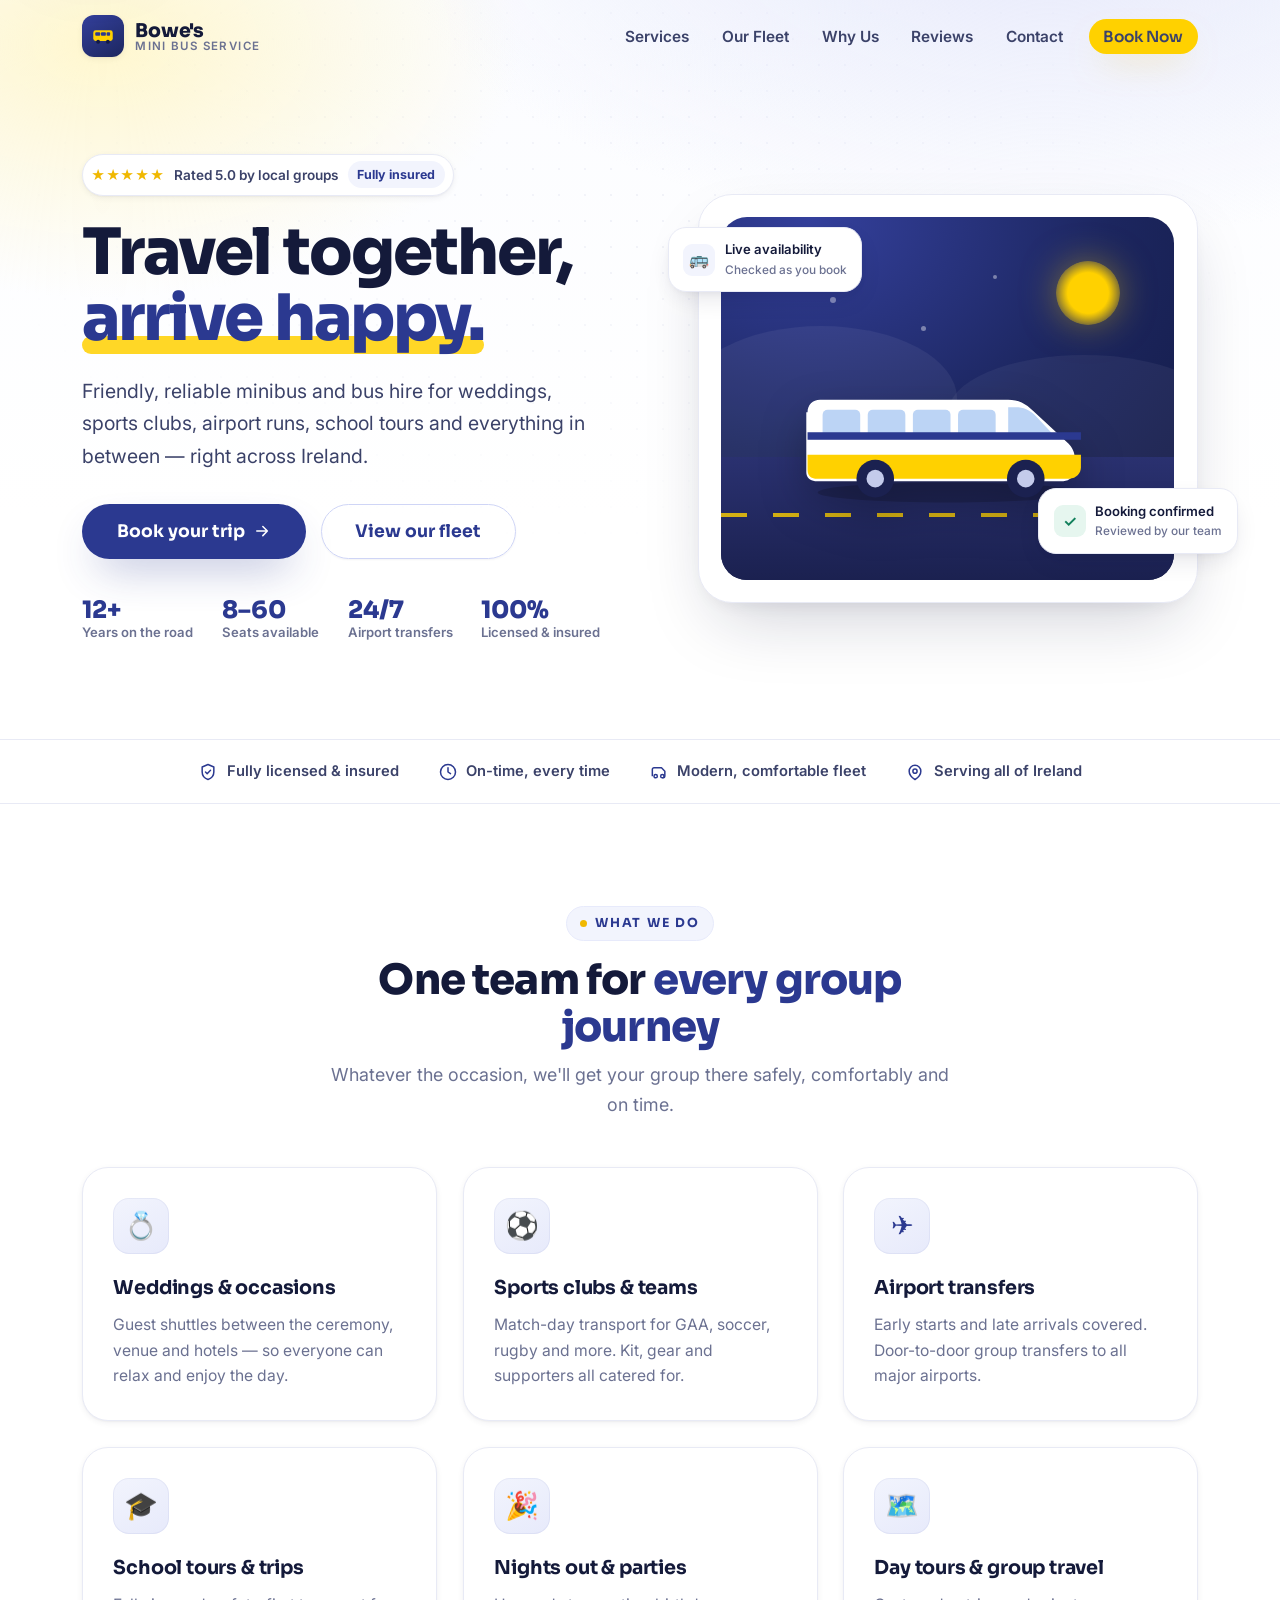
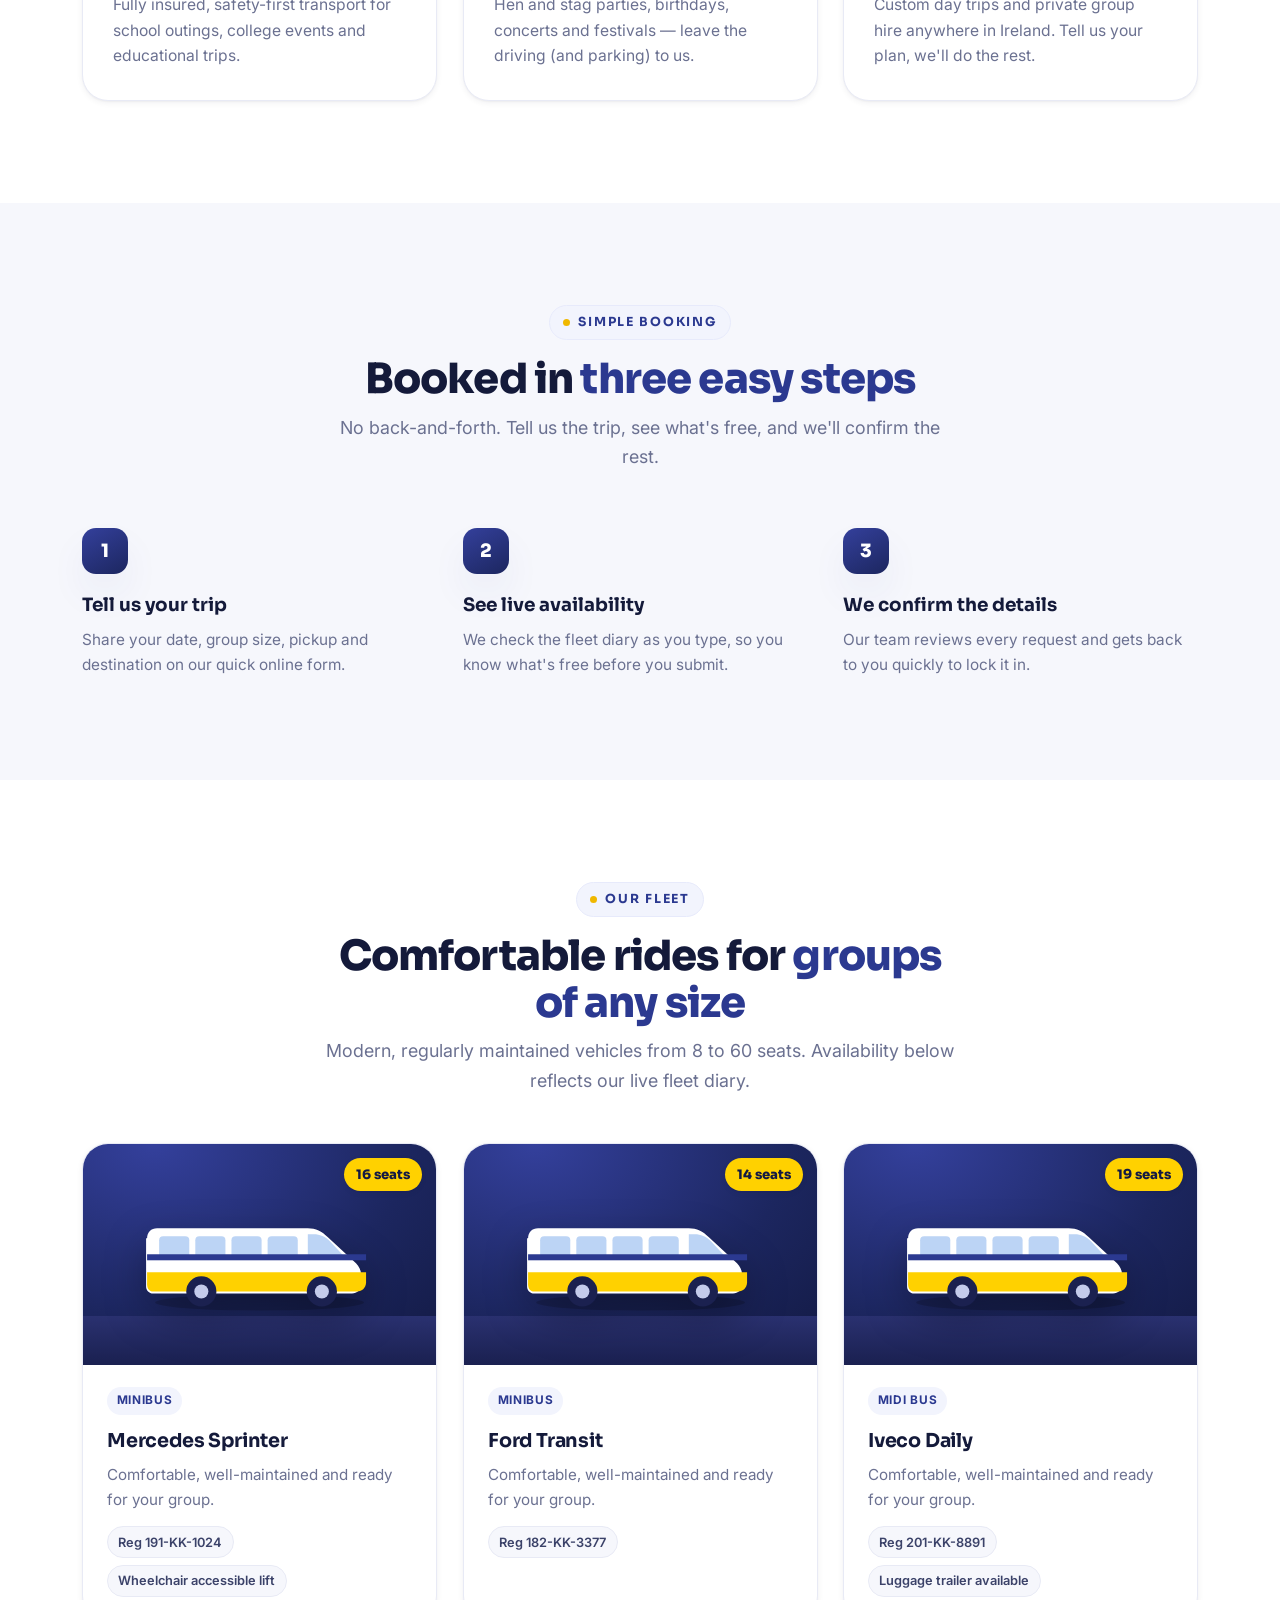
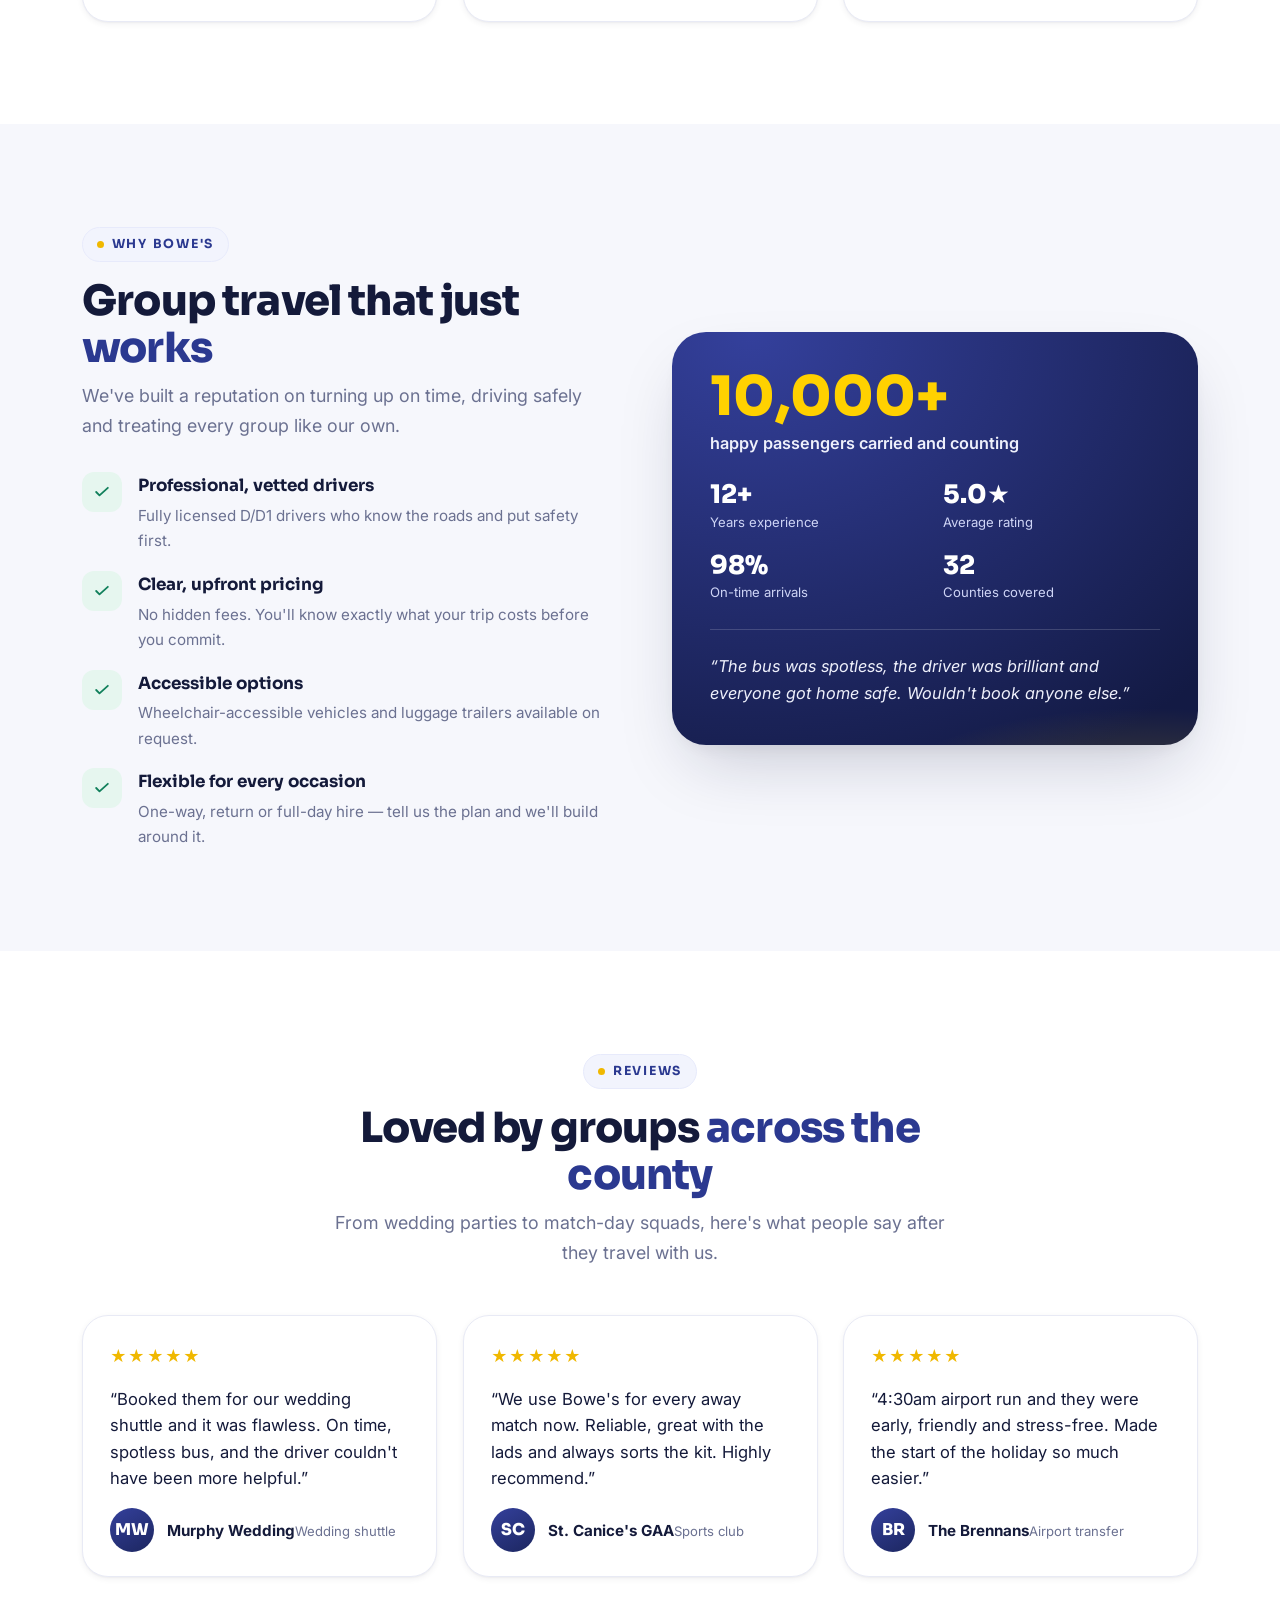
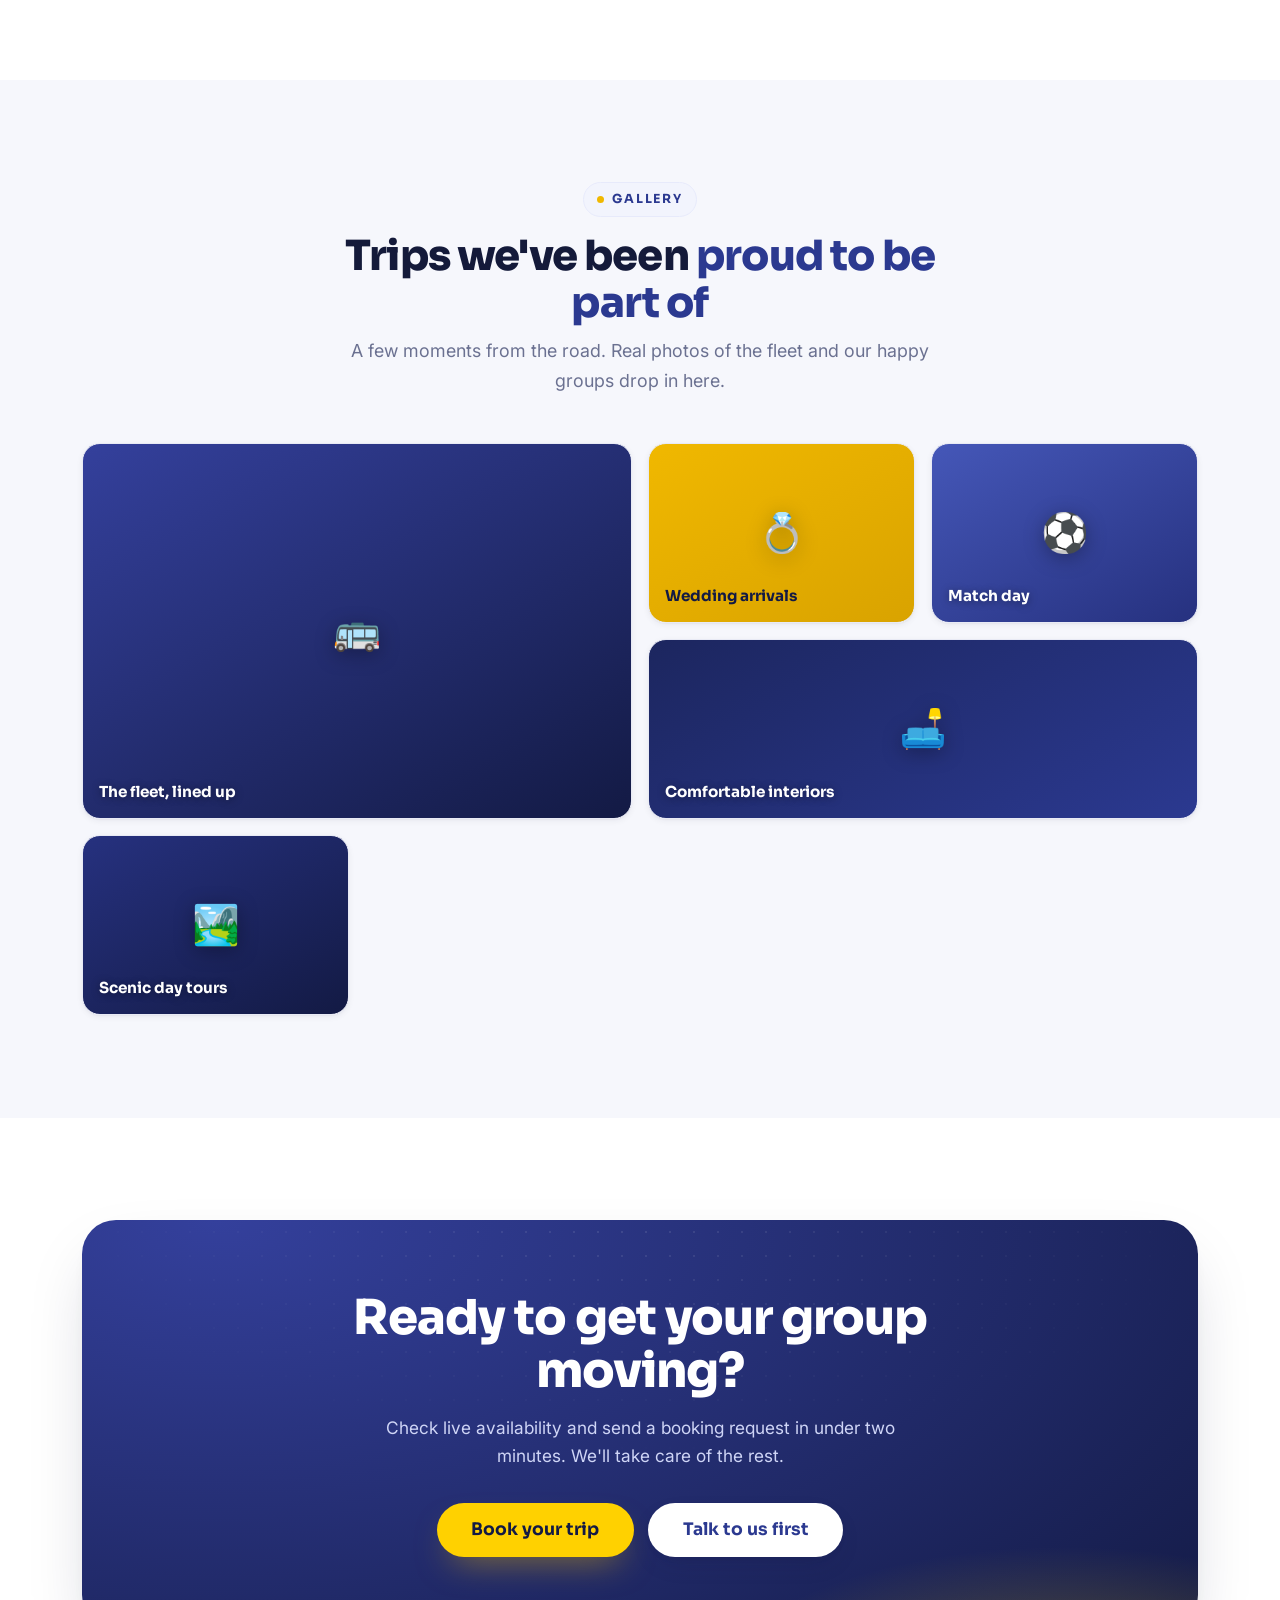
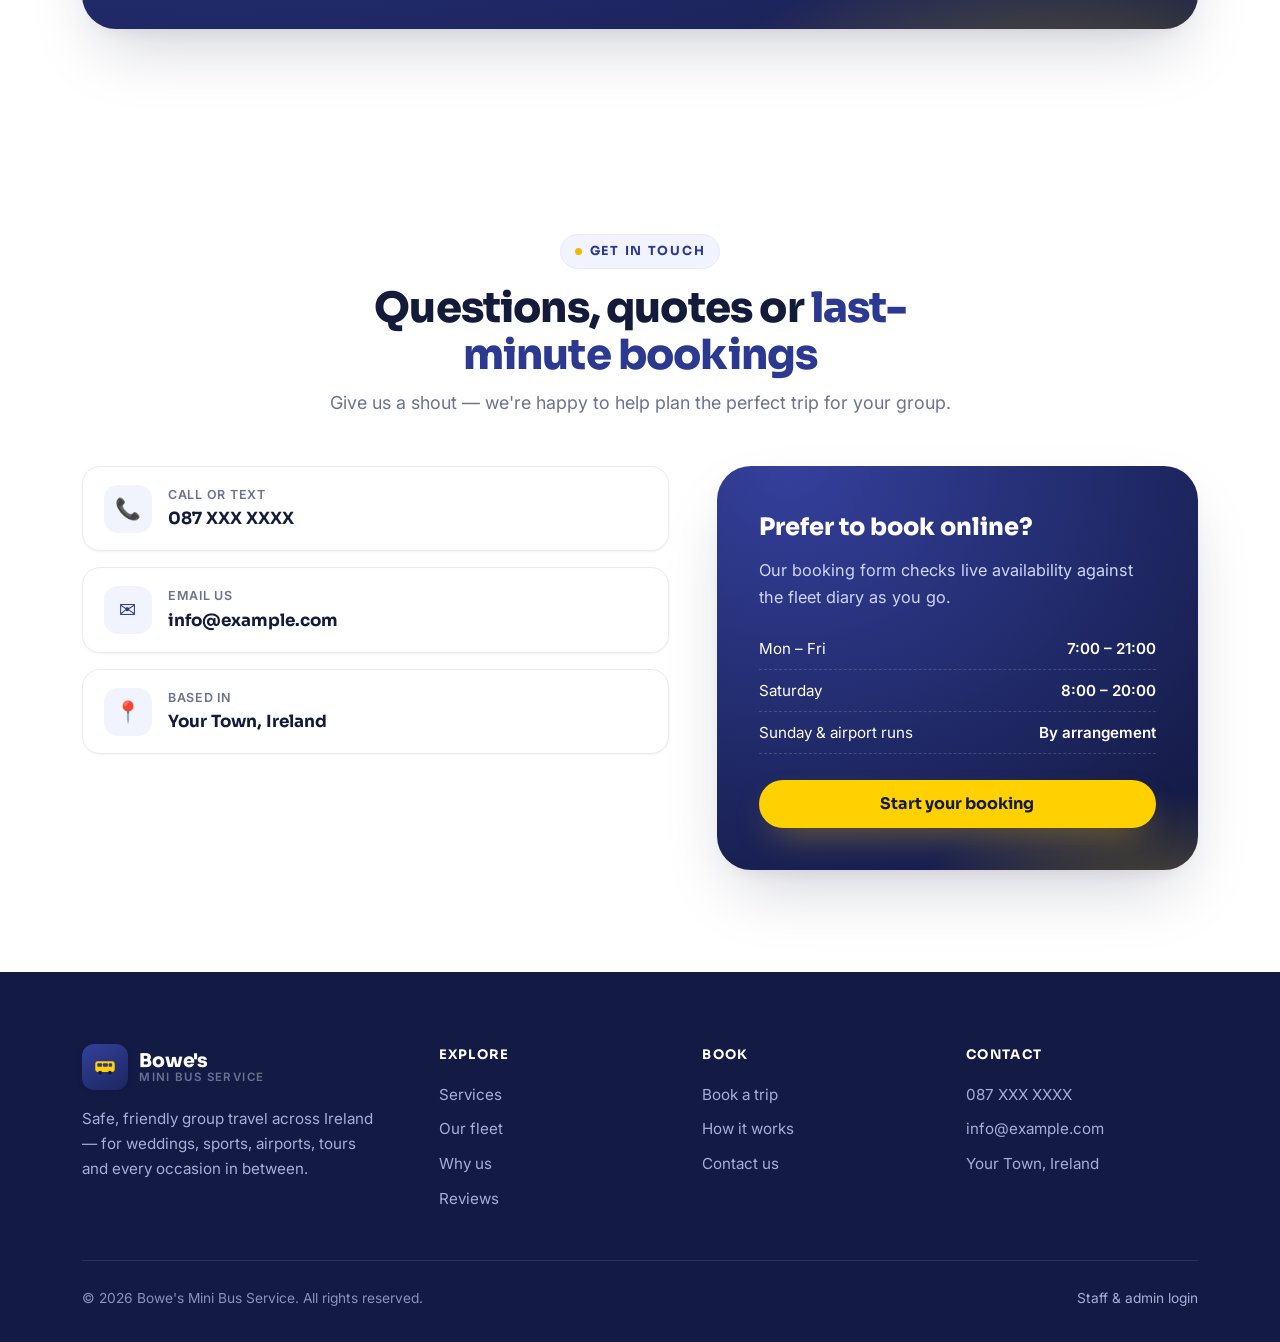
==== index.html @ bc3731db "Redesign public site with modern, bright & airy UX Complete visual and UX overhaul of the Bowe's Min" ====
<!DOCTYPE html>
<html lang="en">
<head>
  <meta charset="UTF-8" />
  <meta name="viewport" content="width=device-width, initial-scale=1.0" />
  <title>Bowe's Mini Bus Service — Minibus &amp; Bus Hire in Ireland</title>
  <link rel="icon" type="image/svg+xml" href="/favicon.svg" />
  <meta name="description" content="Friendly, reliable minibus and bus hire for weddings, sports clubs, airport runs, school tours and group travel across Ireland. Check live availability and book online in minutes." />
  <meta name="theme-color" content="#2b3990" />

  <meta property="og:type" content="website" />
  <meta property="og:title" content="Bowe's Mini Bus Service — Minibus &amp; Bus Hire" />
  <meta property="og:description" content="Safe, comfortable group travel across Ireland. Weddings, sports, airports, tours and more — book online today." />

  <!-- Fonts -->
  <link rel="preconnect" href="https://fonts.googleapis.com" />
  <link rel="preconnect" href="https://fonts.gstatic.com" crossorigin />
  <link href="https://fonts.googleapis.com/css2?family=Sora:wght@400;600;700;800&family=Inter:wght@400;500;600;700&display=swap" rel="stylesheet" />

  <!-- flag JS support before paint so reveal animations only apply with JS -->
  <script>document.documentElement.classList.add("js");</script>
  <link rel="stylesheet" href="/assets/css/styles.css" />
</head>
<body>

  <a class="skip-link" href="#main">Skip to content</a>

  <!-- ================= HEADER ================= -->
  <header class="site-header" id="site-header">
    <div class="container">
      <a class="brand" href="/" aria-label="Bowe's Mini Bus Service — home">
        <span class="brand-mark" aria-hidden="true">
          <svg viewBox="0 0 32 32" fill="none">
            <rect x="4" y="9" width="24" height="13" rx="3" fill="#ffd100"/>
            <rect x="6.5" y="11.5" width="6" height="4.2" rx="1" fill="#2b3990"/>
            <rect x="13.5" y="11.5" width="6" height="4.2" rx="1" fill="#2b3990"/>
            <rect x="20.5" y="11.5" width="4.2" height="4.2" rx="1" fill="#2b3990"/>
            <circle cx="10" cy="23" r="2.4" fill="#131a44"/>
            <circle cx="22" cy="23" r="2.4" fill="#131a44"/>
          </svg>
        </span>
        <span class="brand-words">
          <span class="brand-top">Bowe's</span>
          <span class="brand-sub">Mini Bus Service</span>
        </span>
      </a>

      <button class="nav-toggle" id="nav-toggle" aria-label="Open menu" aria-expanded="false" aria-controls="main-nav">
        <span></span>
      </button>

      <nav class="main-nav" id="main-nav" aria-label="Main navigation">
        <a href="/#services">Services</a>
        <a href="/#fleet">Our Fleet</a>
        <a href="/#why">Why Us</a>
        <a href="/#reviews">Reviews</a>
        <a href="/#contact">Contact</a>
        <a class="btn btn-accent nav-cta" href="/booking.html">Book Now</a>
      </nav>
    </div>
    <div class="nav-backdrop" id="nav-backdrop"></div>
  </header>

  <main id="main">

    <!-- ================= HERO ================= -->
    <section class="hero">
      <div class="container">
        <div class="hero-copy" data-reveal>
          <span class="hero-badge">
            <span class="stars" aria-hidden="true">★★★★★</span>
            <span>Rated 5.0 by local groups</span>
            <span class="pill">Fully insured</span>
          </span>
          <h1>Travel together,<br /><span class="hl">arrive happy.</span></h1>
          <p class="lead">
            Friendly, reliable minibus and bus hire for weddings, sports clubs,
            airport runs, school tours and everything in between — right across Ireland.
          </p>
          <div class="hero-actions">
            <a class="btn btn-primary btn-lg" href="/booking.html">
              Book your trip
              <svg viewBox="0 0 24 24" fill="none" aria-hidden="true"><path d="M5 12h14M13 6l6 6-6 6" stroke="currentColor" stroke-width="2" stroke-linecap="round" stroke-linejoin="round"/></svg>
            </a>
            <a class="btn btn-ghost btn-lg" href="/#fleet">View our fleet</a>
          </div>

          <div class="hero-trust">
            <div class="t-item"><span class="t-num">12+</span><span class="t-label">Years on the road</span></div>
            <div class="t-item"><span class="t-num">8–60</span><span class="t-label">Seats available</span></div>
            <div class="t-item"><span class="t-num">24/7</span><span class="t-label">Airport transfers</span></div>
            <div class="t-item"><span class="t-num">100%</span><span class="t-label">Licensed &amp; insured</span></div>
          </div>
        </div>

        <div class="hero-visual" data-reveal style="--reveal-delay:120ms">
          <div class="hero-card">
            <div class="hero-scene">
              <span class="sun"></span>
              <span class="sky-dot" style="width:6px;height:6px;top:22%;left:24%"></span>
              <span class="sky-dot" style="width:4px;height:4px;top:16%;left:60%"></span>
              <span class="sky-dot" style="width:5px;height:5px;top:30%;left:44%"></span>
              <span class="hill left"></span>
              <span class="hill right"></span>
              <span class="road"></span>
              <!-- reusable minibus illustration -->
              <svg class="bus-illo" viewBox="0 0 260 120" fill="none" aria-hidden="true">
                <ellipse cx="130" cy="108" rx="104" ry="8" fill="rgba(0,0,0,.18)"/>
                <path d="M18 44c0-6 4-10 10-10h150c8 0 14 3 20 9l28 26c3 3 5 7 5 11v10c0 5-4 9-9 9H24c-4 0-7-3-7-7V44Z" fill="#ffffff"/>
                <path d="M18 78h218v10c0 5-4 9-9 9H24c-4 0-6-3-6-7V78Z" fill="#ffd100"/>
                <rect x="30" y="42" width="30" height="22" rx="4" fill="#bcd4f5"/>
                <rect x="66" y="42" width="30" height="22" rx="4" fill="#bcd4f5"/>
                <rect x="102" y="42" width="30" height="22" rx="4" fill="#bcd4f5"/>
                <rect x="138" y="42" width="30" height="22" rx="4" fill="#bcd4f5"/>
                <path d="M178 40h6c6 0 11 2 16 7l14 15h-36V40Z" fill="#bcd4f5"/>
                <rect x="18" y="60" width="218" height="6" fill="#2b3990"/>
                <circle cx="72" cy="97" r="15" fill="#1b2150"/><circle cx="72" cy="97" r="7" fill="#c4cbeb"/>
                <circle cx="192" cy="97" r="15" fill="#1b2150"/><circle cx="192" cy="97" r="7" fill="#c4cbeb"/>
              </svg>
            </div>
          </div>

          <div class="hero-chip one float" aria-hidden="true">
            <span class="ico">🚌</span>
            <span>Live availability<small>Checked as you book</small></span>
          </div>
          <div class="hero-chip two float slow" aria-hidden="true">
            <span class="ico">✓</span>
            <span>Booking confirmed<small>Reviewed by our team</small></span>
          </div>
        </div>
      </div>
    </section>

    <!-- ================= ASSURANCE STRIP ================= -->
    <div class="assurance">
      <div class="container">
        <span class="a-item"><svg viewBox="0 0 24 24" fill="none"><path d="M12 3l7 3v6c0 4.4-3 7.6-7 9-4-1.4-7-4.6-7-9V6l7-3Z" stroke="currentColor" stroke-width="1.8" stroke-linejoin="round"/><path d="M9 12l2 2 4-4" stroke="currentColor" stroke-width="1.8" stroke-linecap="round" stroke-linejoin="round"/></svg> Fully licensed &amp; insured</span>
        <span class="a-item"><svg viewBox="0 0 24 24" fill="none"><circle cx="12" cy="12" r="9" stroke="currentColor" stroke-width="1.8"/><path d="M12 7v5l3 2" stroke="currentColor" stroke-width="1.8" stroke-linecap="round" stroke-linejoin="round"/></svg> On-time, every time</span>
        <span class="a-item"><svg viewBox="0 0 24 24" fill="none"><path d="M4 17V9a2 2 0 012-2h9l4 4v6a2 2 0 01-2 2h-1" stroke="currentColor" stroke-width="1.8" stroke-linejoin="round"/><circle cx="8" cy="17" r="2" stroke="currentColor" stroke-width="1.8"/><circle cx="16" cy="17" r="2" stroke="currentColor" stroke-width="1.8"/></svg> Modern, comfortable fleet</span>
        <span class="a-item"><svg viewBox="0 0 24 24" fill="none"><path d="M12 21s-7-4.5-7-10a7 7 0 0114 0c0 5.5-7 10-7 10Z" stroke="currentColor" stroke-width="1.8" stroke-linejoin="round"/><circle cx="12" cy="11" r="2.5" stroke="currentColor" stroke-width="1.8"/></svg> Serving all of Ireland</span>
      </div>
    </div>

    <!-- ================= SERVICES ================= -->
    <section class="section" id="services">
      <div class="container">
        <div class="section-head center" data-reveal>
          <span class="eyebrow"><span class="dot"></span> What we do</span>
          <h2 class="section-title">One team for <span class="hl">every group journey</span></h2>
          <p class="section-sub">Whatever the occasion, we'll get your group there safely, comfortably and on time.</p>
        </div>

        <div class="grid grid-3">
          <article class="card hoverable" data-reveal>
            <div class="card-icon">💍</div>
            <h3>Weddings &amp; occasions</h3>
            <p>Guest shuttles between the ceremony, venue and hotels — so everyone can relax and enjoy the day.</p>
          </article>
          <article class="card hoverable" data-reveal style="--reveal-delay:80ms">
            <div class="card-icon">⚽</div>
            <h3>Sports clubs &amp; teams</h3>
            <p>Match-day transport for GAA, soccer, rugby and more. Kit, gear and supporters all catered for.</p>
          </article>
          <article class="card hoverable" data-reveal style="--reveal-delay:160ms">
            <div class="card-icon">✈️</div>
            <h3>Airport transfers</h3>
            <p>Early starts and late arrivals covered. Door-to-door group transfers to all major airports.</p>
          </article>
          <article class="card hoverable" data-reveal>
            <div class="card-icon">🎓</div>
            <h3>School tours &amp; trips</h3>
            <p>Fully insured, safety-first transport for school outings, college events and educational trips.</p>
          </article>
          <article class="card hoverable" data-reveal style="--reveal-delay:80ms">
            <div class="card-icon">🎉</div>
            <h3>Nights out &amp; parties</h3>
            <p>Hen and stag parties, birthdays, concerts and festivals — leave the driving (and parking) to us.</p>
          </article>
          <article class="card hoverable" data-reveal style="--reveal-delay:160ms">
            <div class="card-icon">🗺️</div>
            <h3>Day tours &amp; group travel</h3>
            <p>Custom day trips and private group hire anywhere in Ireland. Tell us your plan, we'll do the rest.</p>
          </article>
        </div>
      </div>
    </section>

    <!-- ================= HOW IT WORKS ================= -->
    <section class="section soft" id="how">
      <div class="container">
        <div class="section-head center" data-reveal>
          <span class="eyebrow"><span class="dot"></span> Simple booking</span>
          <h2 class="section-title">Booked in <span class="hl">three easy steps</span></h2>
          <p class="section-sub">No back-and-forth. Tell us the trip, see what's free, and we'll confirm the rest.</p>
        </div>

        <div class="grid grid-3 steps">
          <div class="step" data-reveal>
            <div class="num">1</div>
            <h3>Tell us your trip</h3>
            <p>Share your date, group size, pickup and destination on our quick online form.</p>
          </div>
          <div class="step" data-reveal style="--reveal-delay:100ms">
            <div class="num">2</div>
            <h3>See live availability</h3>
            <p>We check the fleet diary as you type, so you know what's free before you submit.</p>
          </div>
          <div class="step" data-reveal style="--reveal-delay:200ms">
            <div class="num">3</div>
            <h3>We confirm the details</h3>
            <p>Our team reviews every request and gets back to you quickly to lock it in.</p>
          </div>
        </div>
      </div>
    </section>

    <!-- ================= FLEET ================= -->
    <section class="section" id="fleet">
      <div class="container">
        <div class="section-head center" data-reveal>
          <span class="eyebrow"><span class="dot"></span> Our fleet</span>
          <h2 class="section-title">Comfortable rides for <span class="hl">groups of any size</span></h2>
          <p class="section-sub">Modern, regularly maintained vehicles from 8 to 60 seats. Availability below reflects our live fleet diary.</p>
        </div>
        <div class="grid grid-3" id="fleet-grid" data-reveal>
          <!-- populated by main.js from the fleet data -->
        </div>
      </div>
    </section>

    <!-- ================= WHY US ================= -->
    <section class="section soft" id="why">
      <div class="container">
        <div class="feature-split">
          <div data-reveal>
            <span class="eyebrow"><span class="dot"></span> Why Bowe's</span>
            <h2 class="section-title" style="margin-top:1rem;">Group travel that just <span class="hl">works</span></h2>
            <p class="section-sub" style="margin-bottom:2rem;">We've built a reputation on turning up on time, driving safely and treating every group like our own.</p>
            <div class="feature-list">
              <div class="feature-item">
                <span class="check"><svg viewBox="0 0 24 24" fill="none"><path d="M5 12l4 4L19 7" stroke="currentColor" stroke-width="2.2" stroke-linecap="round" stroke-linejoin="round"/></svg></span>
                <div><h3>Professional, vetted drivers</h3><p>Fully licensed D/D1 drivers who know the roads and put safety first.</p></div>
              </div>
              <div class="feature-item">
                <span class="check"><svg viewBox="0 0 24 24" fill="none"><path d="M5 12l4 4L19 7" stroke="currentColor" stroke-width="2.2" stroke-linecap="round" stroke-linejoin="round"/></svg></span>
                <div><h3>Clear, upfront pricing</h3><p>No hidden fees. You'll know exactly what your trip costs before you commit.</p></div>
              </div>
              <div class="feature-item">
                <span class="check"><svg viewBox="0 0 24 24" fill="none"><path d="M5 12l4 4L19 7" stroke="currentColor" stroke-width="2.2" stroke-linecap="round" stroke-linejoin="round"/></svg></span>
                <div><h3>Accessible options</h3><p>Wheelchair-accessible vehicles and luggage trailers available on request.</p></div>
              </div>
              <div class="feature-item">
                <span class="check"><svg viewBox="0 0 24 24" fill="none"><path d="M5 12l4 4L19 7" stroke="currentColor" stroke-width="2.2" stroke-linecap="round" stroke-linejoin="round"/></svg></span>
                <div><h3>Flexible for every occasion</h3><p>One-way, return or full-day hire — tell us the plan and we'll build around it.</p></div>
              </div>
            </div>
          </div>

          <div class="feature-visual" data-reveal style="--reveal-delay:120ms">
            <div class="fv-inner">
              <div class="big-stat">10,000+</div>
              <p style="color:#eef0fb;font-weight:600;margin-top:.3rem;">happy passengers carried and counting</p>
              <div class="fv-grid">
                <div class="fv-cell"><div class="n">12+</div><div class="l">Years experience</div></div>
                <div class="fv-cell"><div class="n">5.0★</div><div class="l">Average rating</div></div>
                <div class="fv-cell"><div class="n">98%</div><div class="l">On-time arrivals</div></div>
                <div class="fv-cell"><div class="n">32</div><div class="l">Counties covered</div></div>
              </div>
              <p class="quote">“The bus was spotless, the driver was brilliant and everyone got home safe. Wouldn't book anyone else.”</p>
            </div>
          </div>
        </div>
      </div>
    </section>

    <!-- ================= TESTIMONIALS ================= -->
    <section class="section" id="reviews">
      <div class="container">
        <div class="section-head center" data-reveal>
          <span class="eyebrow"><span class="dot"></span> Reviews</span>
          <h2 class="section-title">Loved by groups <span class="hl">across the county</span></h2>
          <p class="section-sub">From wedding parties to match-day squads, here's what people say after they travel with us.</p>
        </div>
        <div class="grid grid-3">
          <figure class="testi-card" data-reveal>
            <div class="stars" aria-label="5 out of 5 stars">★★★★★</div>
            <blockquote>“Booked them for our wedding shuttle and it was flawless. On time, spotless bus, and the driver couldn't have been more helpful.”</blockquote>
            <figcaption class="who">
              <span class="avatar" aria-hidden="true">MW</span>
              <span><span class="name">Murphy Wedding</span><span class="role">Wedding shuttle</span></span>
            </figcaption>
          </figure>
          <figure class="testi-card" data-reveal style="--reveal-delay:80ms">
            <div class="stars" aria-label="5 out of 5 stars">★★★★★</div>
            <blockquote>“We use Bowe's for every away match now. Reliable, great with the lads and always sorts the kit. Highly recommend.”</blockquote>
            <figcaption class="who">
              <span class="avatar" aria-hidden="true">SC</span>
              <span><span class="name">St. Canice's GAA</span><span class="role">Sports club</span></span>
            </figcaption>
          </figure>
          <figure class="testi-card" data-reveal style="--reveal-delay:160ms">
            <div class="stars" aria-label="5 out of 5 stars">★★★★★</div>
            <blockquote>“4:30am airport run and they were early, friendly and stress-free. Made the start of the holiday so much easier.”</blockquote>
            <figcaption class="who">
              <span class="avatar" aria-hidden="true">BR</span>
              <span><span class="name">The Brennans</span><span class="role">Airport transfer</span></span>
            </figcaption>
          </figure>
        </div>
      </div>
    </section>

    <!-- ================= GALLERY ================= -->
    <section class="section soft" id="gallery">
      <div class="container">
        <div class="section-head center" data-reveal>
          <span class="eyebrow"><span class="dot"></span> Gallery</span>
          <h2 class="section-title">Trips we've been <span class="hl">proud to be part of</span></h2>
          <p class="section-sub">A few moments from the road. Real photos of the fleet and our happy groups drop in here.</p>
        </div>
        <div class="gallery-grid" data-reveal>
          <div class="gallery-tile g1 wide tall"><span class="g-emoji">🚌</span><span class="g-label">The fleet, lined up</span></div>
          <div class="gallery-tile g2"><span class="g-emoji">💍</span><span class="g-label">Wedding arrivals</span></div>
          <div class="gallery-tile g3"><span class="g-emoji">⚽</span><span class="g-label">Match day</span></div>
          <div class="gallery-tile g4 wide"><span class="g-emoji">🛋️</span><span class="g-label">Comfortable interiors</span></div>
          <div class="gallery-tile g5"><span class="g-emoji">🏞️</span><span class="g-label">Scenic day tours</span></div>
        </div>
      </div>
    </section>

    <!-- ================= CTA BAND ================= -->
    <section class="section cta-band">
      <div class="container">
        <div class="cta-inner" data-reveal>
          <h2>Ready to get your group moving?</h2>
          <p>Check live availability and send a booking request in under two minutes. We'll take care of the rest.</p>
          <div class="cta-actions">
            <a class="btn btn-accent btn-lg" href="/booking.html">Book your trip</a>
            <a class="btn btn-light btn-lg" href="/#contact">Talk to us first</a>
          </div>
        </div>
      </div>
    </section>

    <!-- ================= CONTACT ================= -->
    <section class="section" id="contact">
      <div class="container">
        <div class="section-head center" data-reveal>
          <span class="eyebrow"><span class="dot"></span> Get in touch</span>
          <h2 class="section-title">Questions, quotes or <span class="hl">last-minute bookings</span></h2>
          <p class="section-sub">Give us a shout — we're happy to help plan the perfect trip for your group.</p>
        </div>

        <div class="contact-grid">
          <div class="contact-cards" data-reveal>
            <a class="contact-row" href="tel:087XXXXXXX">
              <span class="ico">📞</span>
              <span><small>Call or text</small><span class="val">087 XXX XXXX</span></span>
            </a>
            <a class="contact-row" href="mailto:info@example.com">
              <span class="ico">✉️</span>
              <span><small>Email us</small><span class="val">info@example.com</span></span>
            </a>
            <div class="contact-row">
              <span class="ico">📍</span>
              <span><small>Based in</small><span class="val">Your Town, Ireland</span></span>
            </div>
          </div>

          <div class="contact-panel" data-reveal style="--reveal-delay:120ms">
            <h3>Prefer to book online?</h3>
            <p>Our booking form checks live availability against the fleet diary as you go.</p>
            <div class="hours">
              <div class="h-row"><span>Mon – Fri</span><span>7:00 – 21:00</span></div>
              <div class="h-row"><span>Saturday</span><span>8:00 – 20:00</span></div>
              <div class="h-row"><span>Sunday &amp; airport runs</span><span>By arrangement</span></div>
            </div>
            <a class="btn btn-accent btn-block" href="/booking.html">Start your booking</a>
          </div>
        </div>
      </div>
    </section>

  </main>

  <!-- ================= FOOTER ================= -->
  <footer class="site-footer">
    <div class="container">
      <div class="footer-top">
        <div class="footer-brand">
          <a class="brand" href="/" aria-label="Bowe's Mini Bus Service — home">
            <span class="brand-mark" aria-hidden="true">
              <svg viewBox="0 0 32 32" fill="none">
                <rect x="4" y="9" width="24" height="13" rx="3" fill="#ffd100"/>
                <rect x="6.5" y="11.5" width="6" height="4.2" rx="1" fill="#2b3990"/>
                <rect x="13.5" y="11.5" width="6" height="4.2" rx="1" fill="#2b3990"/>
                <rect x="20.5" y="11.5" width="4.2" height="4.2" rx="1" fill="#2b3990"/>
                <circle cx="10" cy="23" r="2.4" fill="#131a44"/>
                <circle cx="22" cy="23" r="2.4" fill="#131a44"/>
              </svg>
            </span>
            <span class="brand-words">
              <span class="brand-top">Bowe's</span>
              <span class="brand-sub">Mini Bus Service</span>
            </span>
          </a>
          <p>Safe, friendly group travel across Ireland — for weddings, sports, airports, tours and every occasion in between.</p>
        </div>

        <div class="footer-col">
          <h4>Explore</h4>
          <a href="/#services">Services</a>
          <a href="/#fleet">Our fleet</a>
          <a href="/#why">Why us</a>
          <a href="/#reviews">Reviews</a>
        </div>
        <div class="footer-col">
          <h4>Book</h4>
          <a href="/booking.html">Book a trip</a>
          <a href="/#how">How it works</a>
          <a href="/#contact">Contact us</a>
        </div>
        <div class="footer-col">
          <h4>Contact</h4>
          <a href="tel:087XXXXXXX">087 XXX XXXX</a>
          <a href="mailto:info@example.com">info@example.com</a>
          <p>Your Town, Ireland</p>
        </div>
      </div>

      <div class="footer-bottom">
        <p>&copy; <span id="year"></span> Bowe's Mini Bus Service. All rights reserved.</p>
        <p><a href="/admin/">Staff &amp; admin login</a></p>
      </div>
    </div>
  </footer>

  <script src="/assets/js/data.js"></script>
  <script src="/assets/js/main.js"></script>
</body>
</html>
---- assets/css/styles.css ----
/* =========================================================
   Bowe's Mini Bus Service — public site design system
   Style: bright & airy, modern premium (Revolut / MasterClass
   level of polish) built on the brand colours:
     blue   #2B3990   ·   yellow #FFD100
   ========================================================= */

/* ---------- design tokens ---------- */

:root {
  /* brand — blue scale */
  --brand:      #2b3990;
  --brand-600:  #34409c;
  --brand-700:  #26317f;
  --brand-800:  #1c265f;
  --brand-900:  #131a44;
  --brand-50:   #f2f4fd;
  --brand-100:  #e7eafb;
  --brand-200:  #cfd5f6;
  --brand-300:  #a9b3ee;

  /* brand — yellow scale */
  --accent:     #ffd100;
  --accent-500: #ffc400;
  --accent-600: #f0b800;
  --accent-700: #d9a300;
  --accent-soft:#fff6cc;

  /* ink / neutrals */
  --ink:     #141a3a;
  --ink-2:   #3b4269;
  --muted:   #6b7191;
  --muted-2: #9298b6;
  --line:    #e8eaf5;
  --line-2:  #eff1f9;

  /* surfaces */
  --bg:       #ffffff;
  --bg-soft:  #f6f7fc;
  --bg-tint:  #eef1fd;

  /* feedback */
  --good:    #12805c;
  --good-bg: #e6f6ef;
  --warn:    #9a6a00;
  --warn-bg: #fdf3d6;
  --bad:     #b3261e;
  --bad-bg:  #fbeceb;

  /* shadows — soft, layered, airy */
  --shadow-xs:  0 1px 2px rgba(20, 24, 58, .05);
  --shadow-sm:  0 2px 6px rgba(20, 24, 58, .06), 0 1px 2px rgba(20, 24, 58, .04);
  --shadow-md:  0 10px 28px -8px rgba(20, 24, 58, .14), 0 3px 10px -4px rgba(20, 24, 58, .08);
  --shadow-lg:  0 30px 70px -20px rgba(20, 24, 58, .22), 0 8px 24px -12px rgba(20, 24, 58, .12);
  --shadow-brand: 0 20px 44px -16px rgba(43, 57, 144, .45);
  --shadow-accent: 0 16px 34px -14px rgba(240, 184, 0, .55);

  /* radii */
  --r-sm:   12px;
  --r:      18px;
  --r-lg:   26px;
  --r-xl:   34px;
  --r-pill: 999px;

  --maxw: 1180px;
  --gutter: clamp(1.1rem, 4vw, 2rem);

  --font-display: "Sora", "Segoe UI", system-ui, -apple-system, sans-serif;
  --font-body: "Inter", "Segoe UI", system-ui, -apple-system, Arial, sans-serif;

  --ease: cubic-bezier(.22, .61, .36, 1);
  --ease-out: cubic-bezier(.16, 1, .3, 1);

  --header-h: 74px;
}

/* ---------- reset ---------- */

*, *::before, *::after { box-sizing: border-box; }
* { margin: 0; padding: 0; }

html {
  scroll-behavior: smooth;
  scroll-padding-top: calc(var(--header-h) + 16px);
  -webkit-text-size-adjust: 100%;
}

body {
  font-family: var(--font-body);
  color: var(--ink);
  background: var(--bg);
  line-height: 1.65;
  font-size: 1.02rem;
  -webkit-font-smoothing: antialiased;
  text-rendering: optimizeLegibility;
  overflow-x: hidden;
}

img, svg { max-width: 100%; display: block; }
a { color: inherit; }
button { font: inherit; }

/* the hidden attribute must beat display rules on toggled elements */
[hidden] { display: none !important; }

::selection { background: var(--accent); color: var(--brand-900); }

/* ---------- accessibility ---------- */

.skip-link {
  position: absolute;
  left: 1rem;
  top: -100px;
  z-index: 200;
  background: var(--brand);
  color: #fff;
  padding: .7rem 1.1rem;
  border-radius: var(--r-sm);
  font-weight: 700;
  text-decoration: none;
  box-shadow: var(--shadow-lg);
  transition: top .2s var(--ease);
}
.skip-link:focus { top: 1rem; }

:where(a, button, input, select, textarea, [tabindex]):focus-visible {
  outline: 3px solid var(--brand-300);
  outline-offset: 2px;
  border-radius: 6px;
}

.visually-hidden {
  position: absolute !important;
  width: 1px; height: 1px;
  padding: 0; margin: -1px;
  overflow: hidden; clip: rect(0 0 0 0);
  white-space: nowrap; border: 0;
}

/* ---------- layout primitives ---------- */

.container {
  width: 100%;
  max-width: var(--maxw);
  margin-inline: auto;
  padding-inline: var(--gutter);
}
.container.narrow { max-width: 900px; }

.section { padding: clamp(3.5rem, 8vw, 6.5rem) 0; }
.section.soft { background: var(--bg-soft); }
.section.tight { padding-top: clamp(2rem, 5vw, 3rem); }

.grid { display: grid; gap: clamp(1rem, 2.4vw, 1.6rem); }
.grid-2 { grid-template-columns: repeat(auto-fit, minmax(300px, 1fr)); }
.grid-3 { grid-template-columns: repeat(auto-fit, minmax(280px, 1fr)); }

/* ---------- section headings ---------- */

.eyebrow {
  display: inline-flex;
  align-items: center;
  gap: .5rem;
  font-family: var(--font-display);
  font-weight: 700;
  font-size: .78rem;
  letter-spacing: .14em;
  text-transform: uppercase;
  color: var(--brand);
  background: var(--brand-50);
  border: 1px solid var(--brand-100);
  padding: .4rem .85rem;
  border-radius: var(--r-pill);
}
.eyebrow .dot { width: 7px; height: 7px; border-radius: 50%; background: var(--accent-600); }

.section-head { max-width: 640px; margin-bottom: clamp(2rem, 4vw, 3rem); }
.section-head.center { margin-inline: auto; text-align: center; }

.section-title {
  font-family: var(--font-display);
  font-weight: 800;
  font-size: clamp(1.7rem, 3.8vw, 2.6rem);
  line-height: 1.12;
  letter-spacing: -.02em;
  color: var(--ink);
  margin: 1rem 0 .6rem;
}
.section-title .hl { color: var(--brand); }
.section-sub {
  color: var(--muted);
  font-size: clamp(1rem, 1.4vw, 1.12rem);
}

/* ---------- buttons ---------- */

.btn {
  --btn-bg: var(--brand);
  --btn-fg: #fff;
  display: inline-flex;
  align-items: center;
  justify-content: center;
  gap: .55rem;
  padding: .95rem 1.7rem;
  border-radius: var(--r-pill);
  font-family: var(--font-display);
  font-weight: 700;
  font-size: 1rem;
  line-height: 1;
  text-decoration: none;
  border: 1.5px solid transparent;
  background: var(--btn-bg);
  color: var(--btn-fg);
  cursor: pointer;
  white-space: nowrap;
  transition: transform .2s var(--ease), box-shadow .25s var(--ease), background .2s var(--ease);
}
.btn svg { width: 1.05em; height: 1.05em; }
.btn:hover { transform: translateY(-2px); }
.btn:active { transform: translateY(0); }

.btn-primary { --btn-bg: var(--brand); box-shadow: var(--shadow-brand); }
.btn-primary:hover { background: var(--brand-700); box-shadow: 0 24px 50px -16px rgba(43,57,144,.55); }

.btn-accent { --btn-bg: var(--accent); --btn-fg: var(--brand-900); box-shadow: var(--shadow-accent); }
.btn-accent:hover { background: var(--accent-500); }

.btn-ghost {
  --btn-bg: transparent; --btn-fg: var(--brand);
  border-color: var(--brand-200);
  box-shadow: var(--shadow-xs);
}
.btn-ghost:hover { background: var(--brand-50); border-color: var(--brand-300); }

.btn-light {
  --btn-bg: #fff; --btn-fg: var(--brand);
  box-shadow: var(--shadow-md);
}
.btn-light:hover { background: #fff; }

.btn-lg { padding: 1.1rem 2.1rem; font-size: 1.08rem; }
.btn-block { width: 100%; }

.btn-link {
  display: inline-flex; align-items: center; gap: .4rem;
  font-family: var(--font-display); font-weight: 700;
  color: var(--brand); text-decoration: none;
}
.btn-link svg { width: 1.05em; height: 1.05em; transition: transform .2s var(--ease); }
.btn-link:hover svg { transform: translateX(4px); }

/* ---------- header / nav ---------- */

.site-header {
  position: fixed;
  inset: 0 0 auto 0;
  z-index: 100;
  height: var(--header-h);
  display: flex;
  align-items: center;
  transition: background .3s var(--ease), box-shadow .3s var(--ease), border-color .3s var(--ease);
  background: transparent;
  border-bottom: 1px solid transparent;
}
.site-header .container {
  display: flex;
  align-items: center;
  justify-content: space-between;
  gap: 1rem;
}
/* solid, blurred state once scrolled or when on a non-hero page */
.site-header.scrolled,
.site-header.solid {
  background: rgba(255, 255, 255, .82);
  -webkit-backdrop-filter: saturate(180%) blur(14px);
  backdrop-filter: saturate(180%) blur(14px);
  box-shadow: 0 1px 0 rgba(20,24,58,.04), 0 8px 30px -18px rgba(20,24,58,.35);
  border-bottom-color: var(--line);
}
body { padding-top: 0; }

/* brand lockup */
.brand { display: inline-flex; align-items: center; gap: .7rem; text-decoration: none; }
.brand-mark {
  width: 42px; height: 42px;
  border-radius: 12px;
  background: linear-gradient(150deg, var(--brand-600), var(--brand-800));
  display: grid; place-items: center;
  box-shadow: var(--shadow-sm);
  flex-shrink: 0;
}
.brand-mark svg { width: 26px; height: 26px; }
.brand-words { display: flex; flex-direction: column; line-height: 1.05; }
.brand-top {
  font-family: var(--font-display);
  font-weight: 800;
  font-size: 1.18rem;
  letter-spacing: -.01em;
  color: var(--ink);
}
.brand-sub {
  font-size: .72rem;
  letter-spacing: .12em;
  text-transform: uppercase;
  color: var(--muted);
  font-weight: 600;
}
/* On a transparent (hero) header, invert the wordmark for contrast */
.site-header:not(.scrolled):not(.solid) .brand-top { color: var(--ink); }

.main-nav { display: flex; align-items: center; gap: .35rem; }
.main-nav a {
  text-decoration: none;
  color: var(--ink-2);
  font-weight: 600;
  font-size: .96rem;
  padding: .55rem .85rem;
  border-radius: var(--r-pill);
  transition: color .18s var(--ease), background .18s var(--ease);
}
.main-nav a:hover { color: var(--brand); background: var(--brand-50); }
.main-nav .nav-cta { margin-left: .4rem; }

/* hamburger */
.nav-toggle {
  display: none;
  width: 44px; height: 44px;
  border: 1px solid var(--line);
  border-radius: 12px;
  background: rgba(255,255,255,.7);
  cursor: pointer;
  align-items: center; justify-content: center;
}
.nav-toggle span, .nav-toggle span::before, .nav-toggle span::after {
  content: "";
  display: block;
  width: 20px; height: 2px;
  background: var(--ink);
  border-radius: 2px;
  transition: transform .3s var(--ease), opacity .2s var(--ease);
}
.nav-toggle span { position: relative; }
.nav-toggle span::before { position: absolute; top: -6px; }
.nav-toggle span::after  { position: absolute; top: 6px; }
body.nav-open .nav-toggle span { background: transparent; }
body.nav-open .nav-toggle span::before { transform: translateY(6px) rotate(45deg); }
body.nav-open .nav-toggle span::after  { transform: translateY(-6px) rotate(-45deg); }

.nav-backdrop {
  position: fixed; inset: 0;
  background: rgba(19, 26, 68, .4);
  -webkit-backdrop-filter: blur(2px); backdrop-filter: blur(2px);
  opacity: 0; visibility: hidden;
  transition: opacity .3s var(--ease), visibility .3s var(--ease);
  z-index: 98;
}
body.nav-open .nav-backdrop { opacity: 1; visibility: visible; }

/* ---------- hero ---------- */

.hero {
  position: relative;
  padding: calc(var(--header-h) + clamp(2.5rem, 7vw, 5rem)) 0 clamp(3rem, 8vw, 6rem);
  background:
    radial-gradient(1100px 520px at 82% -10%, var(--brand-100) 0%, transparent 60%),
    radial-gradient(760px 460px at 8% 6%, #fff7cf 0%, transparent 55%),
    linear-gradient(180deg, #fbfcff 0%, var(--bg) 70%);
  overflow: hidden;
}
.hero::before { /* faint dotted texture for depth */
  content: "";
  position: absolute; inset: 0;
  background-image: radial-gradient(rgba(43,57,144,.06) 1px, transparent 1px);
  background-size: 26px 26px;
  -webkit-mask-image: radial-gradient(70% 60% at 50% 30%, #000 0%, transparent 75%);
  mask-image: radial-gradient(70% 60% at 50% 30%, #000 0%, transparent 75%);
  pointer-events: none;
}
.hero .container {
  position: relative;
  display: grid;
  grid-template-columns: 1.05fr .95fr;
  align-items: center;
  gap: clamp(2rem, 5vw, 4rem);
}
.hero-copy { max-width: 620px; }

.hero-badge {
  display: inline-flex; align-items: center; gap: .6rem;
  background: #fff;
  border: 1px solid var(--line);
  box-shadow: var(--shadow-sm);
  padding: .4rem .5rem .4rem .5rem;
  border-radius: var(--r-pill);
  font-size: .85rem; font-weight: 600; color: var(--ink-2);
  margin-bottom: 1.5rem;
}
.hero-badge .stars { color: var(--accent-600); letter-spacing: .05em; }
.hero-badge .pill {
  background: var(--brand-50); color: var(--brand);
  padding: .2rem .6rem; border-radius: var(--r-pill);
  font-weight: 700; font-size: .78rem;
}

.hero h1 {
  font-family: var(--font-display);
  font-weight: 800;
  font-size: clamp(2.35rem, 6vw, 4rem);
  line-height: 1.04;
  letter-spacing: -.03em;
  color: var(--ink);
}
.hero h1 .hl {
  color: var(--brand);
  position: relative;
  white-space: nowrap;
}
.hero h1 .hl::after {
  content: "";
  position: absolute; left: 0; right: 0; bottom: .08em;
  height: .28em;
  background: var(--accent);
  border-radius: var(--r-pill);
  z-index: -1;
  opacity: .85;
}
.hero .lead {
  margin: 1.4rem 0 2rem;
  font-size: clamp(1.05rem, 1.6vw, 1.22rem);
  color: var(--ink-2);
  max-width: 520px;
}
.hero-actions { display: flex; flex-wrap: wrap; gap: .9rem; align-items: center; }

.hero-trust {
  margin-top: 2.4rem;
  display: flex; flex-wrap: wrap; gap: 1.8rem;
}
.hero-trust .t-item { display: flex; flex-direction: column; }
.hero-trust .t-num {
  font-family: var(--font-display); font-weight: 800;
  font-size: 1.5rem; color: var(--brand); line-height: 1;
}
.hero-trust .t-label { font-size: .82rem; color: var(--muted); font-weight: 600; }

/* hero visual — illustrated card stack */
.hero-visual { position: relative; }
.hero-card {
  position: relative;
  background: #fff;
  border: 1px solid var(--line);
  border-radius: var(--r-xl);
  box-shadow: var(--shadow-lg);
  padding: 1.4rem;
  overflow: hidden;
}
.hero-scene {
  position: relative;
  border-radius: var(--r-lg);
  aspect-ratio: 4 / 3.2;
  background:
    radial-gradient(120% 120% at 20% 0%, var(--brand-600) 0%, var(--brand-800) 55%, var(--brand-900) 100%);
  overflow: hidden;
}
.hero-scene .sky-dot {
  position: absolute; border-radius: 50%;
  background: rgba(255,255,255,.4);
}
.hero-scene .sun {
  position: absolute; top: 12%; right: 12%;
  width: 64px; height: 64px; border-radius: 50%;
  background: radial-gradient(circle, var(--accent) 45%, rgba(255,209,0,.35) 70%, transparent 72%);
  filter: drop-shadow(0 0 18px rgba(255,209,0,.5));
}
.hero-scene .road {
  position: absolute; left: 0; right: 0; bottom: 0; height: 34%;
  background: linear-gradient(180deg, #2a3170 0%, #1b2150 100%);
}
.hero-scene .road::before {
  content: ""; position: absolute; top: 46%; left: 0; right: 0; height: 4px;
  background: repeating-linear-gradient(90deg, var(--accent) 0 26px, transparent 26px 52px);
  opacity: .8;
}
.hero-scene .bus-illo {
  position: absolute; left: 50%; bottom: 20%;
  width: 72%; transform: translateX(-50%);
  filter: drop-shadow(0 18px 22px rgba(0,0,0,.28));
}
.hero-scene .hill {
  position: absolute; bottom: 30%; width: 60%; height: 40%;
  background: rgba(255,255,255,.06); border-radius: 50% 50% 0 0;
}
.hero-scene .hill.left  { left: -8%; }
.hero-scene .hill.right { right: -10%; height: 32%; background: rgba(255,255,255,.05); }

/* floating info chips over hero card */
.hero-chip {
  position: absolute;
  display: flex; align-items: center; gap: .6rem;
  background: #fff;
  border: 1px solid var(--line);
  border-radius: var(--r);
  box-shadow: var(--shadow-md);
  padding: .7rem .9rem;
  font-size: .82rem; font-weight: 600;
}
.hero-chip .ico {
  width: 32px; height: 32px; border-radius: 9px;
  display: grid; place-items: center; font-size: 1rem;
  background: var(--brand-50); color: var(--brand);
}
.hero-chip small { display: block; color: var(--muted); font-weight: 500; font-size: .74rem; }
.hero-chip.one { top: 8%; left: -6%; }
.hero-chip.two { bottom: 12%; right: -8%; }
.hero-chip.two .ico { background: var(--good-bg); color: var(--good); }

.float { animation: float 6s ease-in-out infinite; }
.float.slow { animation-duration: 8s; animation-delay: -2s; }
@keyframes float {
  0%, 100% { transform: translateY(0); }
  50% { transform: translateY(-10px); }
}

/* logo strip under hero */
.assurance {
  border-top: 1px solid var(--line);
  border-bottom: 1px solid var(--line);
  background: #fff;
}
.assurance .container {
  display: flex; flex-wrap: wrap; gap: 1rem 2.4rem;
  align-items: center; justify-content: center;
  padding-block: 1.2rem;
}
.assurance .a-item {
  display: inline-flex; align-items: center; gap: .55rem;
  color: var(--ink-2); font-weight: 600; font-size: .92rem;
}
.assurance .a-item svg { width: 20px; height: 20px; color: var(--brand); }

/* ---------- cards (services / features) ---------- */

.card {
  background: #fff;
  border: 1px solid var(--line);
  border-radius: var(--r-lg);
  box-shadow: var(--shadow-sm);
  padding: clamp(1.4rem, 2.5vw, 1.9rem);
  transition: transform .3s var(--ease), box-shadow .3s var(--ease), border-color .3s var(--ease);
}
.card.hoverable:hover {
  transform: translateY(-6px);
  box-shadow: var(--shadow-lg);
  border-color: var(--brand-200);
}
.card h3 {
  font-family: var(--font-display);
  font-weight: 700;
  font-size: 1.2rem;
  color: var(--ink);
  margin-bottom: .5rem;
  letter-spacing: -.01em;
}
.card p { color: var(--muted); font-size: .98rem; }

.card-icon {
  width: 56px; height: 56px;
  border-radius: 16px;
  display: grid; place-items: center;
  font-size: 1.7rem;
  margin-bottom: 1.1rem;
  background: linear-gradient(150deg, var(--brand-50), var(--brand-100));
  color: var(--brand);
  box-shadow: inset 0 0 0 1px rgba(43,57,144,.06);
}
.card.hoverable:hover .card-icon {
  background: linear-gradient(150deg, var(--brand-600), var(--brand-800));
  color: #fff;
  transform: scale(1.03);
  transition: transform .3s var(--ease), background .3s var(--ease), color .3s var(--ease);
}

/* ---------- steps (how it works) ---------- */

.steps { counter-reset: step; }
.step { position: relative; padding-top: .5rem; }
.step .num {
  width: 46px; height: 46px; border-radius: 14px;
  display: grid; place-items: center;
  font-family: var(--font-display); font-weight: 800; font-size: 1.15rem;
  color: #fff; background: linear-gradient(150deg, var(--brand-600), var(--brand-800));
  box-shadow: var(--shadow-brand);
  margin-bottom: 1rem;
}
.step h3 { font-family: var(--font-display); font-weight: 700; font-size: 1.15rem; margin-bottom: .4rem; }
.step p { color: var(--muted); font-size: .96rem; }

/* ---------- fleet cards ---------- */

.fleet-card {
  padding: 0;
  overflow: hidden;
  display: flex;
  flex-direction: column;
}
.fleet-media {
  position: relative;
  aspect-ratio: 16 / 10;
  background:
    radial-gradient(120% 130% at 20% 0%, var(--brand-600) 0%, var(--brand-800) 60%, var(--brand-900) 100%);
  overflow: hidden;
  display: grid; place-items: center;
}
.fleet-media::after { /* road strip */
  content: ""; position: absolute; left: 0; right: 0; bottom: 0; height: 22%;
  background: linear-gradient(180deg, #2a3170, #1a2050);
}
.fleet-media .bus-illo {
  position: relative; z-index: 1;
  width: 74%;
  filter: drop-shadow(0 16px 20px rgba(0,0,0,.3));
}
.fleet-media .seat-badge {
  position: absolute; top: .9rem; right: .9rem; z-index: 2;
  background: var(--accent); color: var(--brand-900);
  font-family: var(--font-display); font-weight: 800;
  font-size: .82rem; padding: .35rem .75rem;
  border-radius: var(--r-pill);
  box-shadow: var(--shadow-sm);
}
.fleet-card .body { padding: 1.3rem 1.5rem 1.5rem; }
.fleet-card .type-tag {
  display: inline-block;
  font-size: .74rem; font-weight: 700; letter-spacing: .06em; text-transform: uppercase;
  color: var(--brand); background: var(--brand-50);
  padding: .25rem .6rem; border-radius: var(--r-pill);
  margin-bottom: .6rem;
}
.fleet-card h3 { font-family: var(--font-display); font-size: 1.2rem; margin-bottom: .35rem; }
.fleet-card p { color: var(--muted); font-size: .95rem; }
.fleet-card .feats {
  list-style: none; margin-top: .9rem; display: flex; flex-wrap: wrap; gap: .4rem;
}
.fleet-card .feats li {
  font-size: .8rem; font-weight: 600; color: var(--ink-2);
  background: var(--bg-soft); border: 1px solid var(--line);
  padding: .28rem .65rem; border-radius: var(--r-pill);
}

/* ---------- feature split (why us) ---------- */

.feature-split {
  display: grid;
  grid-template-columns: 1fr 1fr;
  gap: clamp(2rem, 5vw, 4rem);
  align-items: center;
}
.feature-list { display: grid; gap: 1.1rem; }
.feature-item { display: flex; gap: 1rem; align-items: flex-start; }
.feature-item .check {
  flex-shrink: 0;
  width: 40px; height: 40px; border-radius: 12px;
  display: grid; place-items: center;
  background: var(--good-bg); color: var(--good);
}
.feature-item .check svg { width: 20px; height: 20px; }
.feature-item h3 { font-family: var(--font-display); font-size: 1.05rem; margin-bottom: .2rem; }
.feature-item p { color: var(--muted); font-size: .95rem; }

.feature-visual {
  position: relative;
  border-radius: var(--r-xl);
  padding: clamp(1.5rem, 3vw, 2.5rem);
  background:
    radial-gradient(120% 120% at 15% 0%, var(--brand-600), var(--brand-900));
  color: #fff;
  box-shadow: var(--shadow-lg);
  overflow: hidden;
}
.feature-visual::before {
  content: ""; position: absolute; inset: 0;
  background: radial-gradient(500px 200px at 90% 120%, rgba(255,209,0,.28), transparent 60%);
}
.feature-visual .fv-inner { position: relative; }
.feature-visual .big-stat {
  font-family: var(--font-display); font-weight: 800;
  font-size: clamp(2.4rem, 6vw, 3.4rem); line-height: 1;
  color: var(--accent);
}
.feature-visual .fv-grid {
  display: grid; grid-template-columns: 1fr 1fr; gap: 1.2rem 1rem;
  margin-top: 1.6rem;
}
.feature-visual .fv-cell .n {
  font-family: var(--font-display); font-weight: 800; font-size: 1.6rem; line-height: 1;
}
.feature-visual .fv-cell .l { font-size: .82rem; color: var(--brand-200); margin-top: .25rem; }
.feature-visual .quote {
  margin-top: 1.6rem; padding-top: 1.4rem;
  border-top: 1px solid rgba(255,255,255,.16);
  font-size: 1.02rem; font-style: italic; color: #eef0fb;
}

/* ---------- testimonials ---------- */

.testi-card {
  background: #fff;
  border: 1px solid var(--line);
  border-radius: var(--r-lg);
  box-shadow: var(--shadow-sm);
  padding: 1.7rem 1.7rem 1.5rem;
  display: flex; flex-direction: column; gap: 1rem;
  transition: transform .3s var(--ease), box-shadow .3s var(--ease);
}
.testi-card:hover { transform: translateY(-4px); box-shadow: var(--shadow-md); }
.testi-card .stars { color: var(--accent-600); font-size: 1rem; letter-spacing: .08em; }
.testi-card blockquote { font-size: 1.04rem; color: var(--ink); line-height: 1.6; }
.testi-card .who { display: flex; align-items: center; gap: .8rem; margin-top: auto; }
.testi-card .avatar {
  width: 44px; height: 44px; border-radius: 50%;
  display: grid; place-items: center;
  font-family: var(--font-display); font-weight: 800; color: #fff;
  background: linear-gradient(150deg, var(--brand-600), var(--brand-800));
}
.testi-card .who .name { font-weight: 700; font-size: .95rem; }
.testi-card .who .role { font-size: .82rem; color: var(--muted); }

/* ---------- gallery ---------- */

.gallery-grid {
  display: grid;
  grid-template-columns: repeat(4, 1fr);
  grid-auto-rows: 180px;
  gap: 1rem;
}
.gallery-tile {
  position: relative;
  border-radius: var(--r);
  overflow: hidden;
  border: 1px solid var(--line);
  display: grid; place-items: center;
  color: #fff;
  box-shadow: var(--shadow-sm);
  isolation: isolate;
}
.gallery-tile::after {
  content: ""; position: absolute; inset: 0; z-index: -1;
}
.gallery-tile .g-label {
  position: absolute; left: 1rem; bottom: .9rem;
  font-family: var(--font-display); font-weight: 700; font-size: .95rem;
  text-shadow: 0 1px 8px rgba(0,0,0,.4);
}
.gallery-tile .g-emoji { font-size: 2.4rem; filter: drop-shadow(0 4px 10px rgba(0,0,0,.3)); }
.gallery-tile.wide { grid-column: span 2; }
.gallery-tile.tall { grid-row: span 2; }
.gallery-tile.g1 { background: linear-gradient(150deg, #34409c, #131a44); }
.gallery-tile.g2 { background: linear-gradient(150deg, #f0b800, #d9a300); color: var(--brand-900); }
.gallery-tile.g3 { background: linear-gradient(150deg, #4557b8, #26317f); }
.gallery-tile.g4 { background: linear-gradient(150deg, #1c265f, #2b3990); }
.gallery-tile.g5 { background: linear-gradient(150deg, #26317f, #131a44); }
.gallery-tile.g2 .g-label { text-shadow: none; }

/* ---------- CTA band ---------- */

.cta-band { position: relative; }
.cta-inner {
  position: relative;
  border-radius: var(--r-xl);
  padding: clamp(2.5rem, 6vw, 4.5rem) clamp(1.5rem, 5vw, 4rem);
  background:
    radial-gradient(120% 160% at 12% 0%, var(--brand-600), var(--brand-900));
  color: #fff;
  overflow: hidden;
  text-align: center;
  box-shadow: var(--shadow-lg);
}
.cta-inner::before {
  content: ""; position: absolute; inset: 0;
  background: radial-gradient(600px 260px at 88% 118%, rgba(255,209,0,.32), transparent 60%);
}
.cta-inner::after {
  content: ""; position: absolute; inset: 0;
  background-image: radial-gradient(rgba(255,255,255,.10) 1px, transparent 1px);
  background-size: 24px 24px;
  -webkit-mask-image: radial-gradient(70% 80% at 50% 0%, #000, transparent 75%);
  mask-image: radial-gradient(70% 80% at 50% 0%, #000, transparent 75%);
}
.cta-inner > * { position: relative; }
.cta-inner h2 {
  font-family: var(--font-display); font-weight: 800;
  font-size: clamp(1.8rem, 4.5vw, 3rem); line-height: 1.1;
  letter-spacing: -.02em;
  max-width: 640px; margin-inline: auto;
}
.cta-inner p { color: var(--brand-200); margin: 1rem auto 2rem; max-width: 520px; font-size: 1.08rem; }
.cta-actions { display: flex; flex-wrap: wrap; gap: .9rem; justify-content: center; }

/* ---------- contact ---------- */

.contact-grid {
  display: grid;
  grid-template-columns: 1.1fr .9fr;
  gap: clamp(1.5rem, 4vw, 3rem);
  align-items: stretch;
}
.contact-cards { display: grid; gap: 1rem; align-content: start; }
.contact-row {
  display: flex; align-items: center; gap: 1rem;
  background: #fff; border: 1px solid var(--line);
  border-radius: var(--r); padding: 1.1rem 1.3rem;
  box-shadow: var(--shadow-xs);
  transition: transform .25s var(--ease), box-shadow .25s var(--ease);
  text-decoration: none; color: inherit;
}
.contact-row:hover { transform: translateY(-3px); box-shadow: var(--shadow-md); }
.contact-row .ico {
  width: 48px; height: 48px; border-radius: 14px; flex-shrink: 0;
  display: grid; place-items: center; font-size: 1.3rem;
  background: var(--brand-50); color: var(--brand);
}
.contact-row small { display: block; color: var(--muted); font-size: .78rem; font-weight: 600; text-transform: uppercase; letter-spacing: .06em; }
.contact-row .val { font-family: var(--font-display); font-weight: 700; font-size: 1.05rem; color: var(--ink); }

.contact-panel {
  border-radius: var(--r-xl);
  padding: clamp(1.8rem, 4vw, 2.6rem);
  background: radial-gradient(120% 120% at 15% 0%, var(--brand-600), var(--brand-900));
  color: #fff;
  display: flex; flex-direction: column; justify-content: center;
  box-shadow: var(--shadow-lg);
  position: relative; overflow: hidden;
}
.contact-panel::before {
  content: ""; position: absolute; inset: 0;
  background: radial-gradient(400px 200px at 90% 110%, rgba(255,209,0,.28), transparent 60%);
}
.contact-panel > * { position: relative; }
.contact-panel h3 { font-family: var(--font-display); font-weight: 800; font-size: 1.5rem; margin-bottom: .6rem; }
.contact-panel p { color: var(--brand-200); margin-bottom: 1.6rem; }
.contact-panel .hours { display: grid; gap: .5rem; margin-bottom: 1.6rem; font-size: .95rem; }
.contact-panel .hours .h-row { display: flex; justify-content: space-between; border-bottom: 1px dashed rgba(255,255,255,.16); padding-bottom: .5rem; }
.contact-panel .hours span:last-child { color: #fff; font-weight: 600; }

/* ---------- forms (booking) ---------- */

.form-shell {
  background:
    radial-gradient(900px 400px at 80% -10%, var(--brand-100), transparent 60%),
    linear-gradient(180deg, #fbfcff, var(--bg));
}
.booking-layout {
  display: grid;
  grid-template-columns: 1fr 340px;
  gap: clamp(1.5rem, 4vw, 2.5rem);
  align-items: start;
}
.form-card {
  background: #fff;
  border: 1px solid var(--line);
  border-radius: var(--r-xl);
  box-shadow: var(--shadow-lg);
  padding: clamp(1.5rem, 3.5vw, 2.6rem);
}
.form-grid {
  display: grid;
  gap: 1.1rem 1.2rem;
  grid-template-columns: repeat(2, 1fr);
}
.form-field { display: flex; flex-direction: column; gap: .4rem; min-width: 0; }
.form-field.full { grid-column: 1 / -1; }
.form-field label { font-family: var(--font-display); font-weight: 600; font-size: .88rem; color: var(--ink); }
.form-field label .req { color: var(--bad); }
.form-field input,
.form-field select,
.form-field textarea {
  padding: .85rem 1rem;
  border: 1.5px solid var(--line);
  border-radius: var(--r-sm);
  font: inherit;
  font-size: 1rem;
  color: var(--ink);
  background: var(--bg-soft);
  transition: border-color .18s var(--ease), background .18s var(--ease), box-shadow .18s var(--ease);
  width: 100%;
}
.form-field input::placeholder,
.form-field textarea::placeholder { color: var(--muted-2); }
.form-field input:focus,
.form-field select:focus,
.form-field textarea:focus {
  outline: none;
  border-color: var(--brand);
  background: #fff;
  box-shadow: 0 0 0 4px var(--brand-50);
}
.form-field textarea { resize: vertical; min-height: 90px; }
.form-hint { font-size: .82rem; color: var(--muted); }

.form-actions { margin-top: 1.6rem; display: flex; flex-direction: column; gap: .8rem; }

/* booking sidebar */
.booking-aside { display: grid; gap: 1.2rem; position: sticky; top: calc(var(--header-h) + 1rem); }
.aside-card {
  background: #fff; border: 1px solid var(--line);
  border-radius: var(--r-lg); box-shadow: var(--shadow-sm);
  padding: 1.4rem 1.5rem;
}
.aside-card h3 { font-family: var(--font-display); font-size: 1.05rem; margin-bottom: .9rem; }
.aside-steps { list-style: none; display: grid; gap: .9rem; }
.aside-steps li { display: flex; gap: .8rem; font-size: .92rem; color: var(--ink-2); }
.aside-steps .n {
  flex-shrink: 0; width: 26px; height: 26px; border-radius: 8px;
  display: grid; place-items: center; font-weight: 800; font-size: .82rem;
  background: var(--brand-50); color: var(--brand); font-family: var(--font-display);
}
.aside-card.cta {
  background: radial-gradient(120% 120% at 15% 0%, var(--brand-600), var(--brand-900));
  color: #fff; border: none;
}
.aside-card.cta h3 { color: #fff; }
.aside-card.cta p { color: var(--brand-200); font-size: .92rem; margin-bottom: 1rem; }
.aside-card.cta .call {
  font-family: var(--font-display); font-weight: 800; font-size: 1.25rem; color: var(--accent);
  text-decoration: none; display: inline-flex; align-items: center; gap: .5rem;
  white-space: nowrap;
}

/* ---------- notices ---------- */

.notice {
  border-radius: var(--r-sm);
  padding: 1rem 1.2rem;
  font-size: .95rem;
  margin: 1.2rem 0;
  border: 1px solid transparent;
  display: flex; gap: .7rem; align-items: flex-start;
}
.notice.info    { background: var(--brand-50); color: var(--brand-700); border-color: var(--brand-100); }
.notice.success { background: var(--good-bg); color: var(--good); border-color: #bfe7d5; }
.notice.warn    { background: var(--warn-bg); color: var(--warn); border-color: #f2e0ab; }

/* availability pills */
.avail-list { display: flex; flex-wrap: wrap; gap: .5rem; margin-top: .7rem; }
.avail-pill {
  background: var(--good-bg); color: var(--good);
  border: 1px solid #bfe7d5;
  border-radius: var(--r-pill); padding: .3rem .85rem;
  font-size: .85rem; font-weight: 700;
}
.avail-pill.none { background: var(--warn-bg); color: var(--warn); border-color: #f2e0ab; width: 100%; }

/* ---------- footer ---------- */

.site-footer {
  background: var(--brand-900);
  color: #c4cbeb;
  padding: clamp(3rem, 6vw, 4.5rem) 0 2rem;
}
.footer-top {
  display: grid;
  grid-template-columns: 1.4fr 1fr 1fr 1fr;
  gap: 2rem;
  padding-bottom: 2.5rem;
  border-bottom: 1px solid rgba(255,255,255,.1);
}
.footer-brand .brand-mark { width: 46px; height: 46px; }
.footer-brand p { margin-top: 1rem; max-width: 300px; font-size: .95rem; color: #a7afd6; }
.footer-brand .brand-top { color: #fff; }
.footer-col h4 {
  font-family: var(--font-display); font-weight: 700; font-size: .82rem;
  letter-spacing: .1em; text-transform: uppercase; color: #fff; margin-bottom: 1rem;
}
.footer-col a, .footer-col p { display: block; color: #a7afd6; text-decoration: none; font-size: .95rem; margin-bottom: .6rem; }
.footer-col a { transition: color .18s var(--ease); }
.footer-col a:hover { color: var(--accent); }
.footer-bottom {
  display: flex; flex-wrap: wrap; gap: 1rem;
  justify-content: space-between; align-items: center;
  padding-top: 1.6rem; font-size: .86rem; color: #8a92bd;
}
.footer-bottom a { color: #a7afd6; text-decoration: none; }
.footer-bottom a:hover { color: var(--accent); }

/* ---------- scroll reveal ---------- */

/* Progressive enhancement: reveal animation only runs when JS is present
   (the `js` class is set on <html> by an inline script). Without JS, all
   content stays fully visible — nothing is hidden behind an animation. */
.js [data-reveal] {
  opacity: 0;
  transform: translateY(24px);
  transition: opacity .7s var(--ease-out), transform .7s var(--ease-out);
  transition-delay: var(--reveal-delay, 0ms);
  will-change: opacity, transform;
}
.js [data-reveal].is-visible { opacity: 1; transform: none; }

/* ---------- responsive ---------- */

@media (max-width: 980px) {
  .hero .container { grid-template-columns: 1fr; }
  /* lead with the headline; illustration follows the copy */
  .hero-visual { max-width: 460px; margin-inline: auto; order: 2; margin-top: 2.6rem; width: 100%; }
  .hero-copy { max-width: 640px; }
  /* decorative floating chips overlap on narrow screens — hide them */
  .hero-chip { display: none; }
  .feature-split { grid-template-columns: 1fr; }
  .contact-grid { grid-template-columns: 1fr; }
  .booking-layout { grid-template-columns: 1fr; }
  .booking-aside { position: static; grid-template-columns: repeat(auto-fit, minmax(240px, 1fr)); }
  .footer-top { grid-template-columns: 1fr 1fr; }
  .footer-brand { grid-column: 1 / -1; }
}

@media (max-width: 760px) {
  .nav-toggle { display: inline-flex; }
  .main-nav {
    position: fixed;
    top: 0; right: 0; bottom: 0;
    width: min(82vw, 340px);
    flex-direction: column;
    align-items: stretch;
    justify-content: flex-start;
    gap: .3rem;
    background: #fff;
    padding: calc(var(--header-h) + 1rem) 1.5rem 2rem;
    box-shadow: -20px 0 60px -20px rgba(20,24,58,.4);
    transform: translateX(100%);
    transition: transform .35s var(--ease);
    z-index: 99;
    overflow-y: auto;
  }
  body.nav-open .main-nav { transform: translateX(0); }
  .main-nav a { padding: .85rem 1rem; font-size: 1.05rem; border-radius: var(--r-sm); }
  .main-nav a:hover { background: var(--brand-50); }
  .main-nav .nav-cta { margin-left: 0; margin-top: .6rem; text-align: center; justify-content: center; }
  .main-nav .btn { width: 100%; }

  .hero-chip.one { left: 2%; }
  .hero-chip.two { right: 2%; }

  .form-grid { grid-template-columns: 1fr; }
  .gallery-grid { grid-template-columns: repeat(2, 1fr); grid-auto-rows: 150px; }
  .gallery-tile.wide { grid-column: span 2; }
  .gallery-tile.tall { grid-row: span 1; }

  .footer-top { grid-template-columns: 1fr 1fr; }
  .hero-trust { gap: 1.4rem; }
}

@media (max-width: 460px) {
  .footer-top { grid-template-columns: 1fr; }
  .footer-brand { grid-column: auto; }
  .hero-actions .btn { width: 100%; }
}

/* ---------- motion preferences ---------- */

@media (prefers-reduced-motion: reduce) {
  html { scroll-behavior: auto; }
  *, *::before, *::after {
    animation-duration: .001ms !important;
    animation-iteration-count: 1 !important;
    transition-duration: .001ms !important;
  }
  .js [data-reveal] { opacity: 1; transform: none; }
}
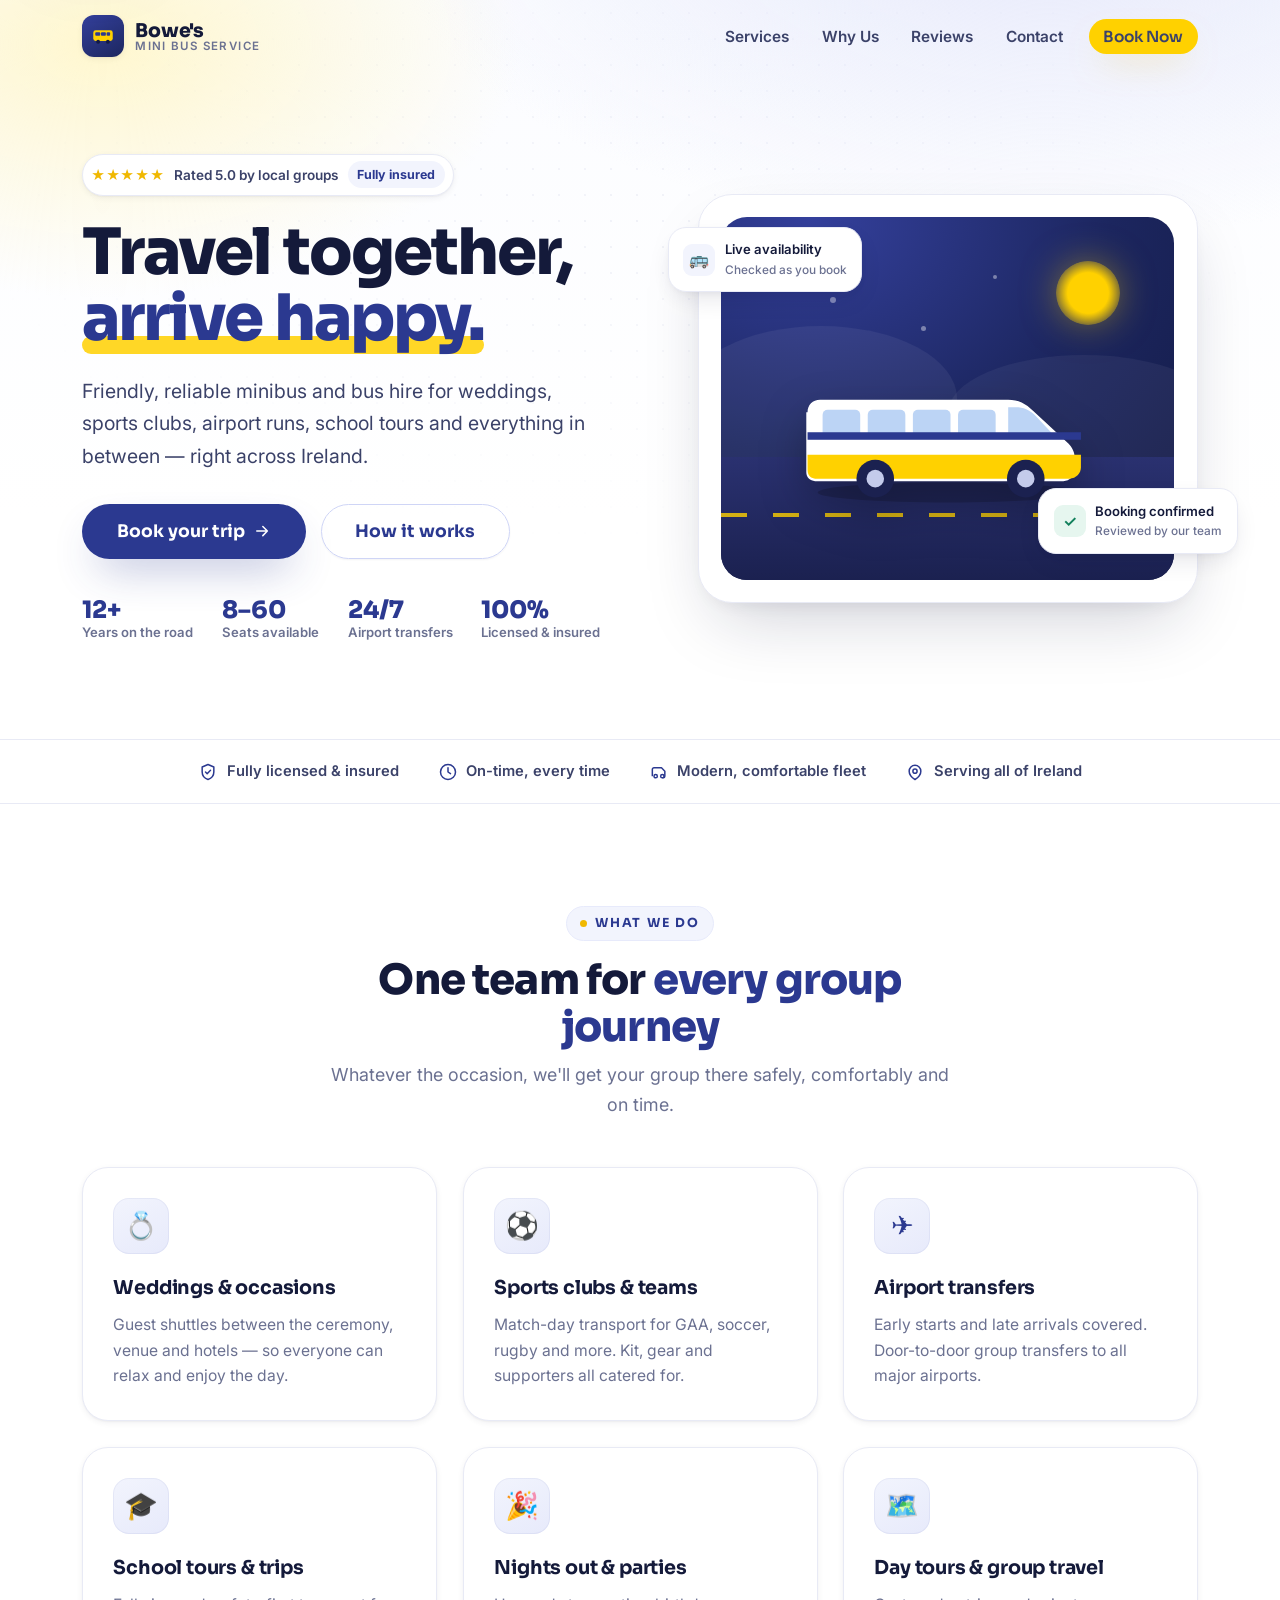
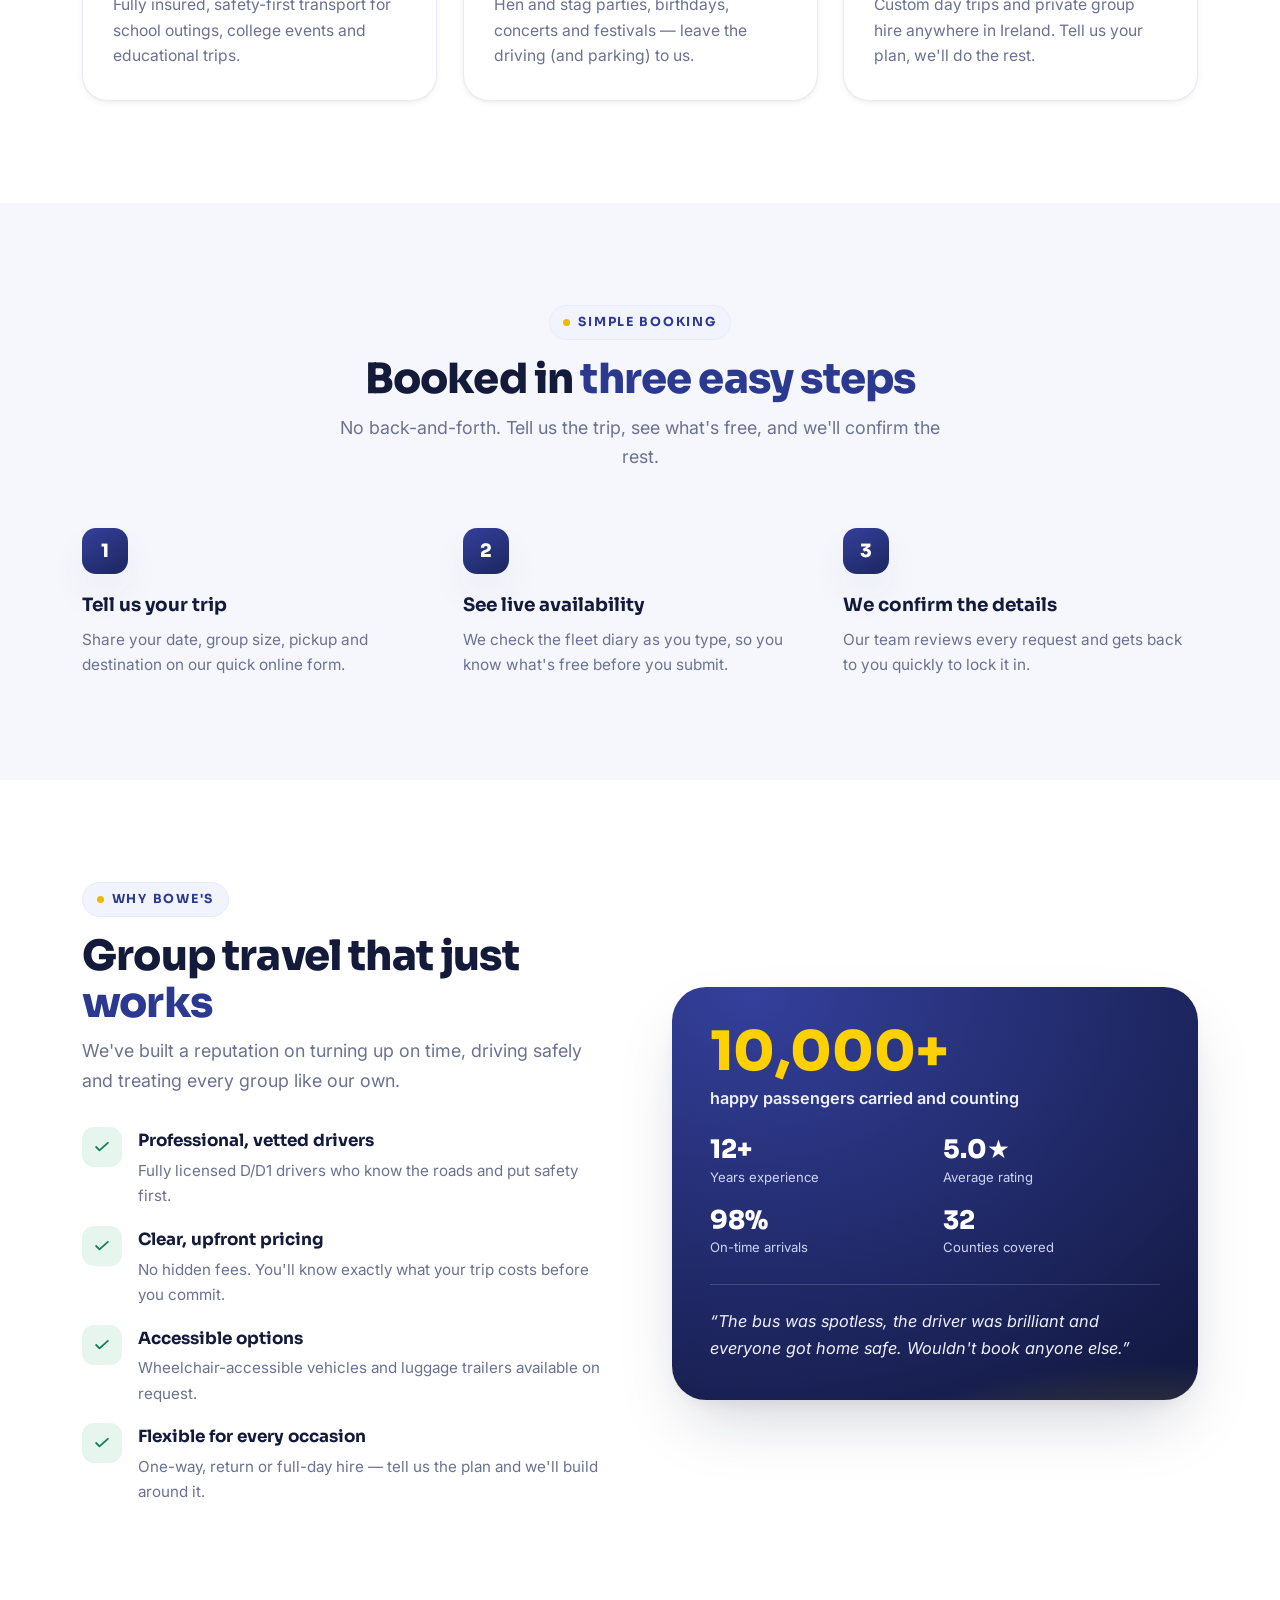
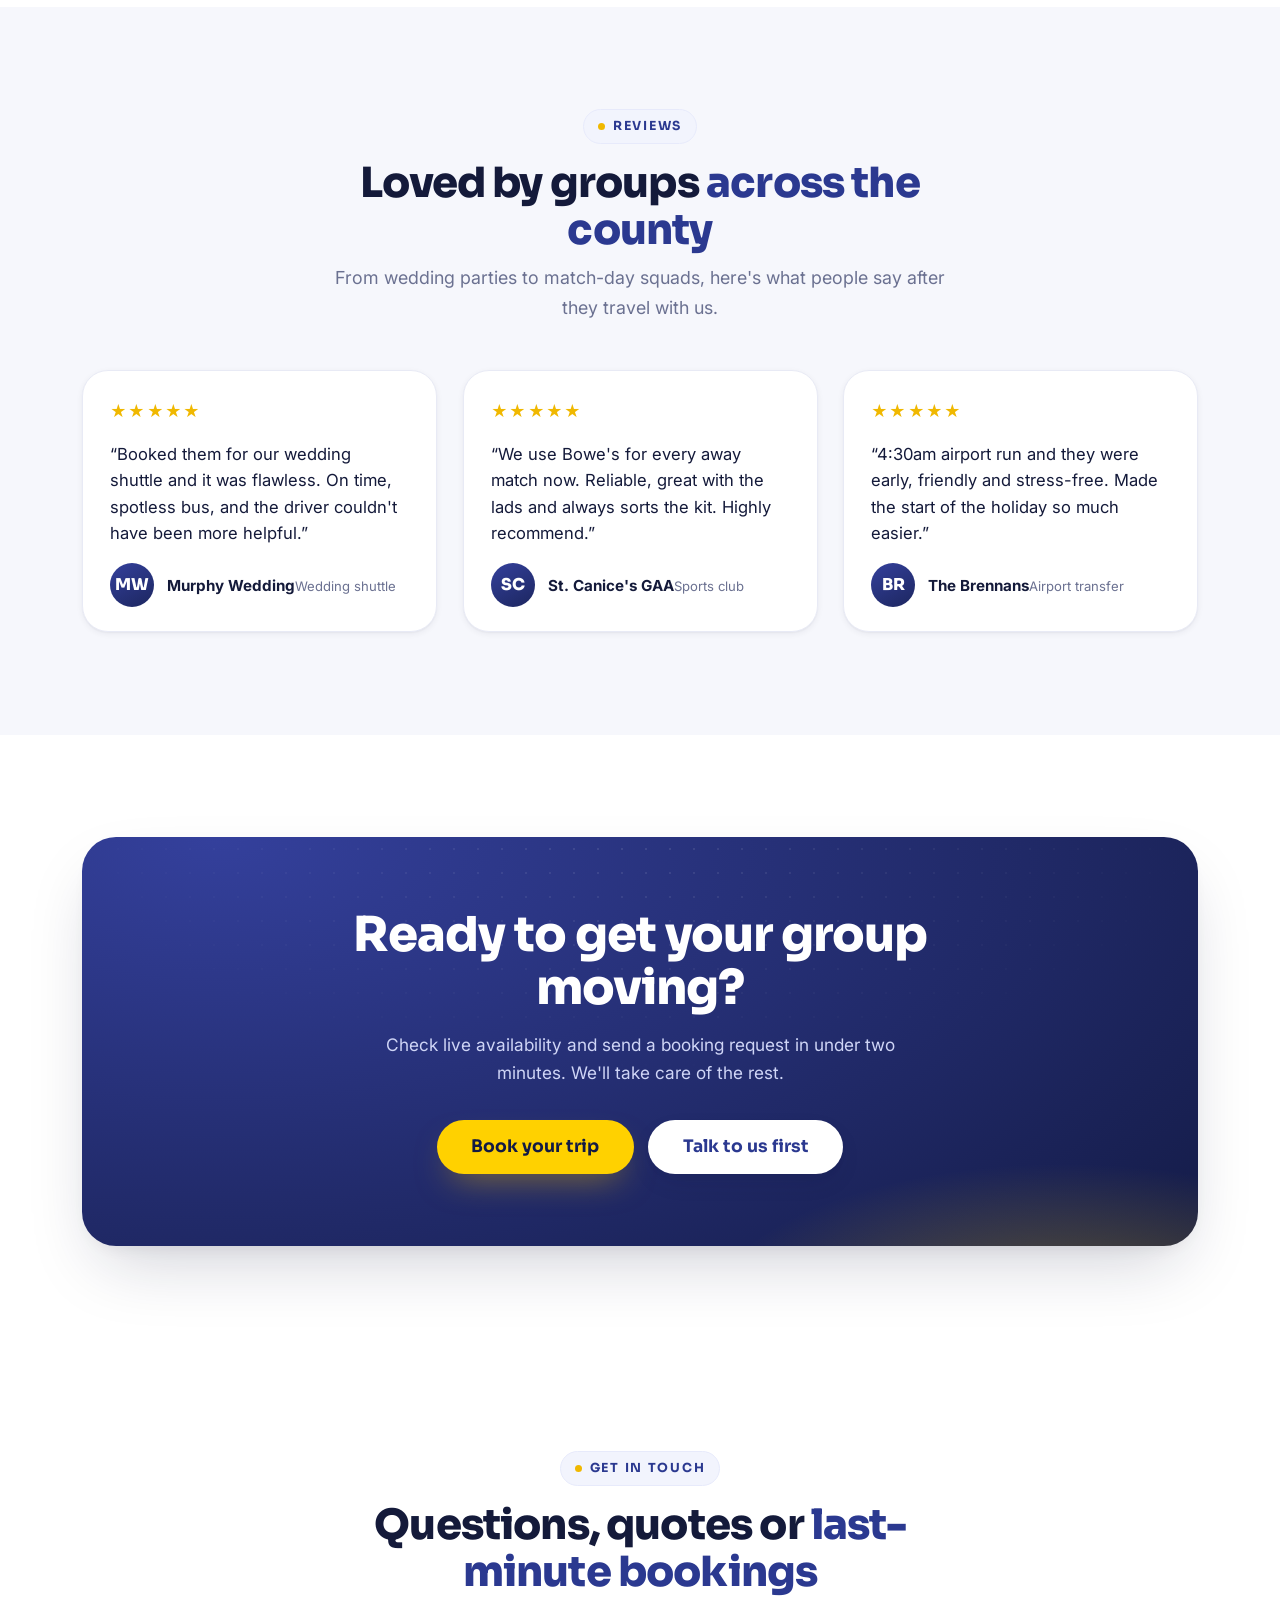
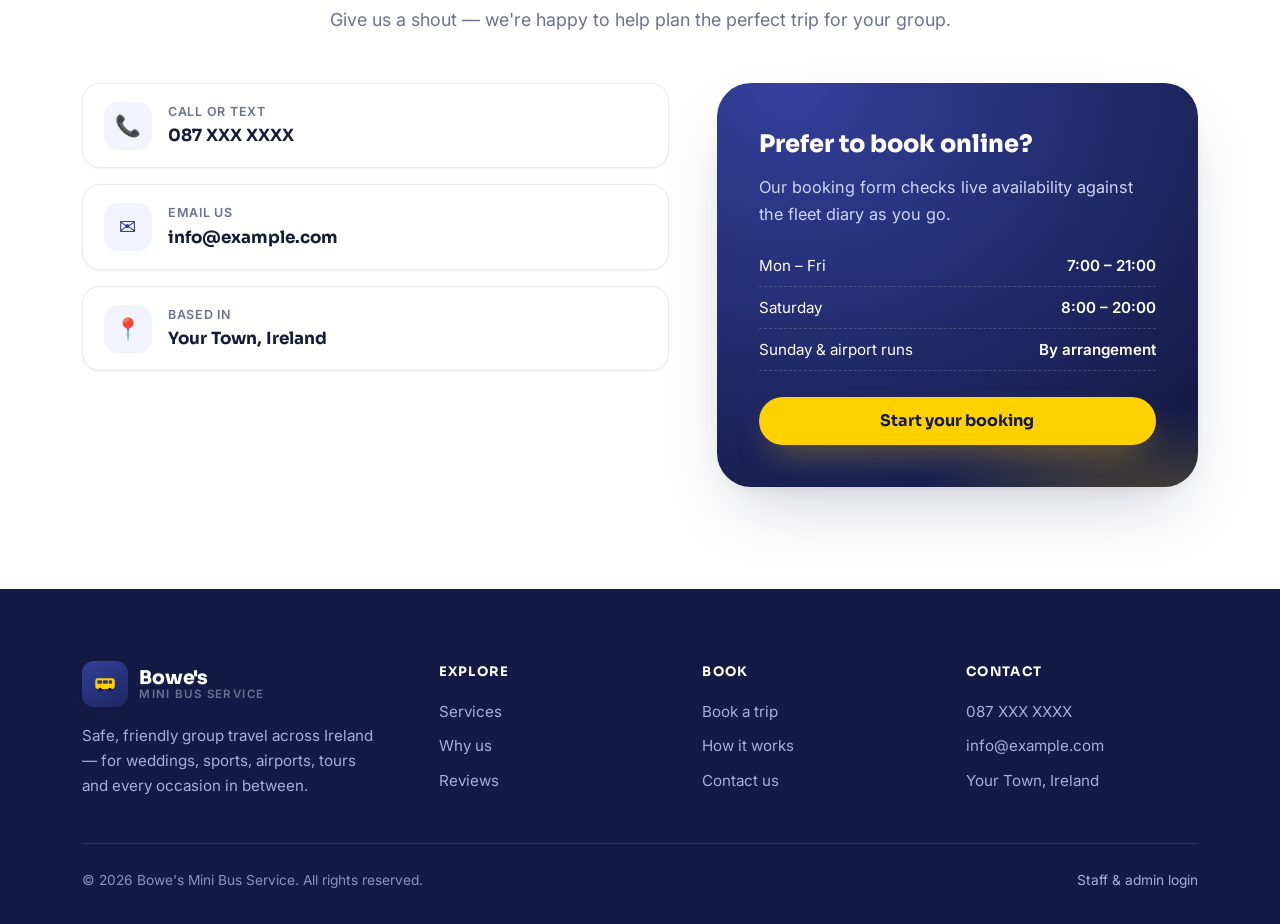
==== commit 4379da1a: "Declutter homepage and rebuild booking as a step-through wizard Homepage: remove the fleet showcase " ====
--- a/index.html
+++ b/index.html
@@ -51,7 +51,6 @@
 
       <nav class="main-nav" id="main-nav" aria-label="Main navigation">
         <a href="/#services">Services</a>
-        <a href="/#fleet">Our Fleet</a>
         <a href="/#why">Why Us</a>
         <a href="/#reviews">Reviews</a>
         <a href="/#contact">Contact</a>
@@ -82,7 +81,7 @@
               Book your trip
               <svg viewBox="0 0 24 24" fill="none" aria-hidden="true"><path d="M5 12h14M13 6l6 6-6 6" stroke="currentColor" stroke-width="2" stroke-linecap="round" stroke-linejoin="round"/></svg>
             </a>
-            <a class="btn btn-ghost btn-lg" href="/#fleet">View our fleet</a>
+            <a class="btn btn-ghost btn-lg" href="/#how">How it works</a>
           </div>
 
           <div class="hero-trust">
@@ -215,22 +214,8 @@
       </div>
     </section>
 
-    <!-- ================= FLEET ================= -->
-    <section class="section" id="fleet">
-      <div class="container">
-        <div class="section-head center" data-reveal>
-          <span class="eyebrow"><span class="dot"></span> Our fleet</span>
-          <h2 class="section-title">Comfortable rides for <span class="hl">groups of any size</span></h2>
-          <p class="section-sub">Modern, regularly maintained vehicles from 8 to 60 seats. Availability below reflects our live fleet diary.</p>
-        </div>
-        <div class="grid grid-3" id="fleet-grid" data-reveal>
-          <!-- populated by main.js from the fleet data -->
-        </div>
-      </div>
-    </section>
-
     <!-- ================= WHY US ================= -->
-    <section class="section soft" id="why">
+    <section class="section" id="why">
       <div class="container">
         <div class="feature-split">
           <div data-reveal>
@@ -275,7 +260,7 @@
     </section>
 
     <!-- ================= TESTIMONIALS ================= -->
-    <section class="section" id="reviews">
+    <section class="section soft" id="reviews">
       <div class="container">
         <div class="section-head center" data-reveal>
           <span class="eyebrow"><span class="dot"></span> Reviews</span>
@@ -311,24 +296,6 @@
       </div>
     </section>
 
-    <!-- ================= GALLERY ================= -->
-    <section class="section soft" id="gallery">
-      <div class="container">
-        <div class="section-head center" data-reveal>
-          <span class="eyebrow"><span class="dot"></span> Gallery</span>
-          <h2 class="section-title">Trips we've been <span class="hl">proud to be part of</span></h2>
-          <p class="section-sub">A few moments from the road. Real photos of the fleet and our happy groups drop in here.</p>
-        </div>
-        <div class="gallery-grid" data-reveal>
-          <div class="gallery-tile g1 wide tall"><span class="g-emoji">🚌</span><span class="g-label">The fleet, lined up</span></div>
-          <div class="gallery-tile g2"><span class="g-emoji">💍</span><span class="g-label">Wedding arrivals</span></div>
-          <div class="gallery-tile g3"><span class="g-emoji">⚽</span><span class="g-label">Match day</span></div>
-          <div class="gallery-tile g4 wide"><span class="g-emoji">🛋️</span><span class="g-label">Comfortable interiors</span></div>
-          <div class="gallery-tile g5"><span class="g-emoji">🏞️</span><span class="g-label">Scenic day tours</span></div>
-        </div>
-      </div>
-    </section>
-
     <!-- ================= CTA BAND ================= -->
     <section class="section cta-band">
       <div class="container">
@@ -411,7 +378,6 @@
         <div class="footer-col">
           <h4>Explore</h4>
           <a href="/#services">Services</a>
-          <a href="/#fleet">Our fleet</a>
           <a href="/#why">Why us</a>
           <a href="/#reviews">Reviews</a>
         </div>
--- a/assets/css/styles.css
+++ b/assets/css/styles.css
@@ -595,58 +595,6 @@
 .step h3 { font-family: var(--font-display); font-weight: 700; font-size: 1.15rem; margin-bottom: .4rem; }
 .step p { color: var(--muted); font-size: .96rem; }
 
-/* ---------- fleet cards ---------- */
-
-.fleet-card {
-  padding: 0;
-  overflow: hidden;
-  display: flex;
-  flex-direction: column;
-}
-.fleet-media {
-  position: relative;
-  aspect-ratio: 16 / 10;
-  background:
-    radial-gradient(120% 130% at 20% 0%, var(--brand-600) 0%, var(--brand-800) 60%, var(--brand-900) 100%);
-  overflow: hidden;
-  display: grid; place-items: center;
-}
-.fleet-media::after { /* road strip */
-  content: ""; position: absolute; left: 0; right: 0; bottom: 0; height: 22%;
-  background: linear-gradient(180deg, #2a3170, #1a2050);
-}
-.fleet-media .bus-illo {
-  position: relative; z-index: 1;
-  width: 74%;
-  filter: drop-shadow(0 16px 20px rgba(0,0,0,.3));
-}
-.fleet-media .seat-badge {
-  position: absolute; top: .9rem; right: .9rem; z-index: 2;
-  background: var(--accent); color: var(--brand-900);
-  font-family: var(--font-display); font-weight: 800;
-  font-size: .82rem; padding: .35rem .75rem;
-  border-radius: var(--r-pill);
-  box-shadow: var(--shadow-sm);
-}
-.fleet-card .body { padding: 1.3rem 1.5rem 1.5rem; }
-.fleet-card .type-tag {
-  display: inline-block;
-  font-size: .74rem; font-weight: 700; letter-spacing: .06em; text-transform: uppercase;
-  color: var(--brand); background: var(--brand-50);
-  padding: .25rem .6rem; border-radius: var(--r-pill);
-  margin-bottom: .6rem;
-}
-.fleet-card h3 { font-family: var(--font-display); font-size: 1.2rem; margin-bottom: .35rem; }
-.fleet-card p { color: var(--muted); font-size: .95rem; }
-.fleet-card .feats {
-  list-style: none; margin-top: .9rem; display: flex; flex-wrap: wrap; gap: .4rem;
-}
-.fleet-card .feats li {
-  font-size: .8rem; font-weight: 600; color: var(--ink-2);
-  background: var(--bg-soft); border: 1px solid var(--line);
-  padding: .28rem .65rem; border-radius: var(--r-pill);
-}
-
 /* ---------- feature split (why us) ---------- */
 
 .feature-split {
@@ -724,42 +672,6 @@
 }
 .testi-card .who .name { font-weight: 700; font-size: .95rem; }
 .testi-card .who .role { font-size: .82rem; color: var(--muted); }
-
-/* ---------- gallery ---------- */
-
-.gallery-grid {
-  display: grid;
-  grid-template-columns: repeat(4, 1fr);
-  grid-auto-rows: 180px;
-  gap: 1rem;
-}
-.gallery-tile {
-  position: relative;
-  border-radius: var(--r);
-  overflow: hidden;
-  border: 1px solid var(--line);
-  display: grid; place-items: center;
-  color: #fff;
-  box-shadow: var(--shadow-sm);
-  isolation: isolate;
-}
-.gallery-tile::after {
-  content: ""; position: absolute; inset: 0; z-index: -1;
-}
-.gallery-tile .g-label {
-  position: absolute; left: 1rem; bottom: .9rem;
-  font-family: var(--font-display); font-weight: 700; font-size: .95rem;
-  text-shadow: 0 1px 8px rgba(0,0,0,.4);
-}
-.gallery-tile .g-emoji { font-size: 2.4rem; filter: drop-shadow(0 4px 10px rgba(0,0,0,.3)); }
-.gallery-tile.wide { grid-column: span 2; }
-.gallery-tile.tall { grid-row: span 2; }
-.gallery-tile.g1 { background: linear-gradient(150deg, #34409c, #131a44); }
-.gallery-tile.g2 { background: linear-gradient(150deg, #f0b800, #d9a300); color: var(--brand-900); }
-.gallery-tile.g3 { background: linear-gradient(150deg, #4557b8, #26317f); }
-.gallery-tile.g4 { background: linear-gradient(150deg, #1c265f, #2b3990); }
-.gallery-tile.g5 { background: linear-gradient(150deg, #26317f, #131a44); }
-.gallery-tile.g2 .g-label { text-shadow: none; }
 
 /* ---------- CTA band ---------- */
 
@@ -848,12 +760,6 @@
   background:
     radial-gradient(900px 400px at 80% -10%, var(--brand-100), transparent 60%),
     linear-gradient(180deg, #fbfcff, var(--bg));
-}
-.booking-layout {
-  display: grid;
-  grid-template-columns: 1fr 340px;
-  gap: clamp(1.5rem, 4vw, 2.5rem);
-  align-items: start;
 }
 .form-card {
   background: #fff;
@@ -898,33 +804,101 @@
 .form-hint { font-size: .82rem; color: var(--muted); }
 
 .form-actions { margin-top: 1.6rem; display: flex; flex-direction: column; gap: .8rem; }
-
-/* booking sidebar */
-.booking-aside { display: grid; gap: 1.2rem; position: sticky; top: calc(var(--header-h) + 1rem); }
-.aside-card {
-  background: #fff; border: 1px solid var(--line);
-  border-radius: var(--r-lg); box-shadow: var(--shadow-sm);
-  padding: 1.4rem 1.5rem;
-}
-.aside-card h3 { font-family: var(--font-display); font-size: 1.05rem; margin-bottom: .9rem; }
-.aside-steps { list-style: none; display: grid; gap: .9rem; }
-.aside-steps li { display: flex; gap: .8rem; font-size: .92rem; color: var(--ink-2); }
-.aside-steps .n {
-  flex-shrink: 0; width: 26px; height: 26px; border-radius: 8px;
-  display: grid; place-items: center; font-weight: 800; font-size: .82rem;
-  background: var(--brand-50); color: var(--brand); font-family: var(--font-display);
-}
-.aside-card.cta {
-  background: radial-gradient(120% 120% at 15% 0%, var(--brand-600), var(--brand-900));
-  color: #fff; border: none;
-}
-.aside-card.cta h3 { color: #fff; }
-.aside-card.cta p { color: var(--brand-200); font-size: .92rem; margin-bottom: 1rem; }
-.aside-card.cta .call {
-  font-family: var(--font-display); font-weight: 800; font-size: 1.25rem; color: var(--accent);
-  text-decoration: none; display: inline-flex; align-items: center; gap: .5rem;
-  white-space: nowrap;
-}
+.form-hint.center { text-align: center; margin-top: .9rem; }
+
+/* ---------- booking wizard ---------- */
+
+.wizard { max-width: 640px; margin-inline: auto; }
+
+/* progress bar */
+.wizard-progress { margin-bottom: 1.4rem; }
+.wp-top {
+  display: flex; justify-content: space-between; align-items: baseline;
+  margin-bottom: .55rem;
+}
+.wp-label {
+  font-family: var(--font-display); font-weight: 700; font-size: .92rem;
+  color: var(--ink);
+}
+.wp-pct {
+  font-family: var(--font-display); font-weight: 800; font-size: .92rem;
+  color: var(--brand);
+  font-variant-numeric: tabular-nums;
+}
+.wp-track {
+  height: 10px;
+  border-radius: var(--r-pill);
+  background: var(--brand-100);
+  overflow: hidden;
+  box-shadow: inset 0 1px 2px rgba(20,24,58,.08);
+}
+.wp-fill {
+  height: 100%;
+  border-radius: var(--r-pill);
+  background: linear-gradient(90deg, var(--brand-600), var(--brand) 60%, var(--accent-600));
+  transition: width .5s var(--ease-out);
+}
+
+/* steps */
+.wizard-step { display: none; border: 0; }
+.wizard-step.is-active { display: block; animation: step-in .35s var(--ease-out); }
+@keyframes step-in {
+  from { opacity: 0; transform: translateX(16px); }
+  to   { opacity: 1; transform: none; }
+}
+.ws-title {
+  font-family: var(--font-display); font-weight: 800;
+  font-size: clamp(1.2rem, 2.6vw, 1.5rem);
+  letter-spacing: -.01em;
+  margin-bottom: 1.2rem;
+}
+
+/* wizard controls */
+.wizard-nav {
+  margin-top: 1.6rem;
+  display: flex; gap: .8rem;
+}
+.wizard-nav .btn-primary,
+.wizard-nav .btn-accent { flex: 1; }
+
+/* trip recap on the final step */
+.trip-recap {
+  margin-top: 1.4rem;
+  background: var(--bg-soft);
+  border: 1px solid var(--line);
+  border-radius: var(--r);
+  padding: 1.1rem 1.3rem;
+}
+.trip-recap h4 {
+  font-family: var(--font-display); font-size: .82rem; font-weight: 700;
+  letter-spacing: .08em; text-transform: uppercase;
+  color: var(--muted); margin-bottom: .7rem;
+}
+.trip-recap ul { list-style: none; display: grid; gap: .45rem; }
+.trip-recap li {
+  display: flex; justify-content: space-between; gap: 1rem;
+  font-size: .95rem;
+}
+.trip-recap li span { color: var(--muted); }
+.trip-recap li strong { color: var(--ink); text-align: right; overflow-wrap: anywhere; }
+
+/* success state */
+.wizard-done { text-align: center; }
+.wizard-done .done-icon { font-size: 2.6rem; margin-bottom: .8rem; }
+.wizard-done h3 {
+  font-family: var(--font-display); font-weight: 800; font-size: 1.5rem;
+  margin-bottom: .6rem;
+}
+.wizard-done p { color: var(--muted); max-width: 420px; margin: 0 auto 1.5rem; }
+
+/* call-instead line under the wizard */
+.wizard-alt {
+  text-align: center;
+  margin-top: 1.4rem;
+  color: var(--muted);
+  font-size: .95rem;
+}
+.wizard-alt a { color: var(--brand); font-weight: 700; }
 
 /* ---------- notices ---------- */
 
@@ -1007,8 +981,6 @@
   .hero-chip { display: none; }
   .feature-split { grid-template-columns: 1fr; }
   .contact-grid { grid-template-columns: 1fr; }
-  .booking-layout { grid-template-columns: 1fr; }
-  .booking-aside { position: static; grid-template-columns: repeat(auto-fit, minmax(240px, 1fr)); }
   .footer-top { grid-template-columns: 1fr 1fr; }
   .footer-brand { grid-column: 1 / -1; }
 }
@@ -1041,9 +1013,9 @@
   .hero-chip.two { right: 2%; }
 
   .form-grid { grid-template-columns: 1fr; }
-  .gallery-grid { grid-template-columns: repeat(2, 1fr); grid-auto-rows: 150px; }
-  .gallery-tile.wide { grid-column: span 2; }
-  .gallery-tile.tall { grid-row: span 1; }
+  .wizard-nav { flex-wrap: wrap; }
+  .wizard-nav .btn-primary,
+  .wizard-nav .btn-accent { flex: 1 1 100%; order: -1; }
 
   .footer-top { grid-template-columns: 1fr 1fr; }
   .hero-trust { gap: 1.4rem; }
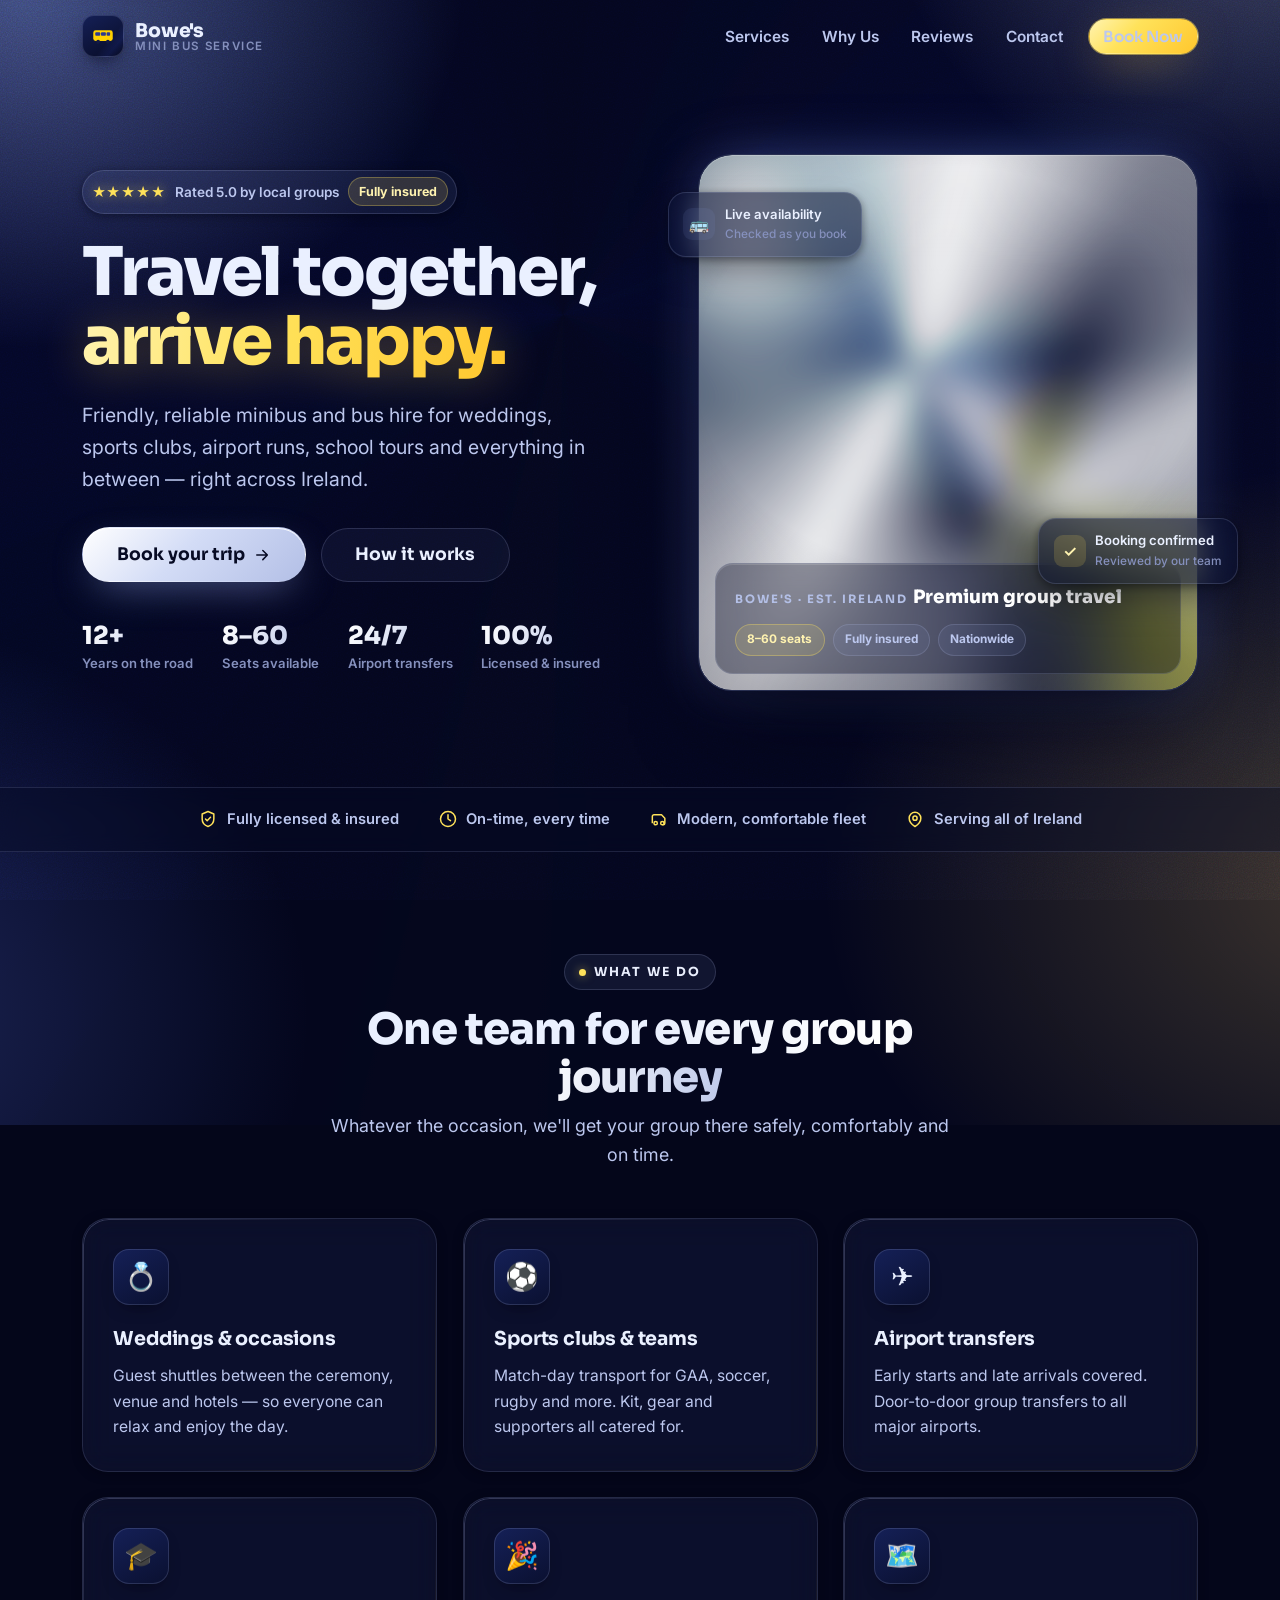
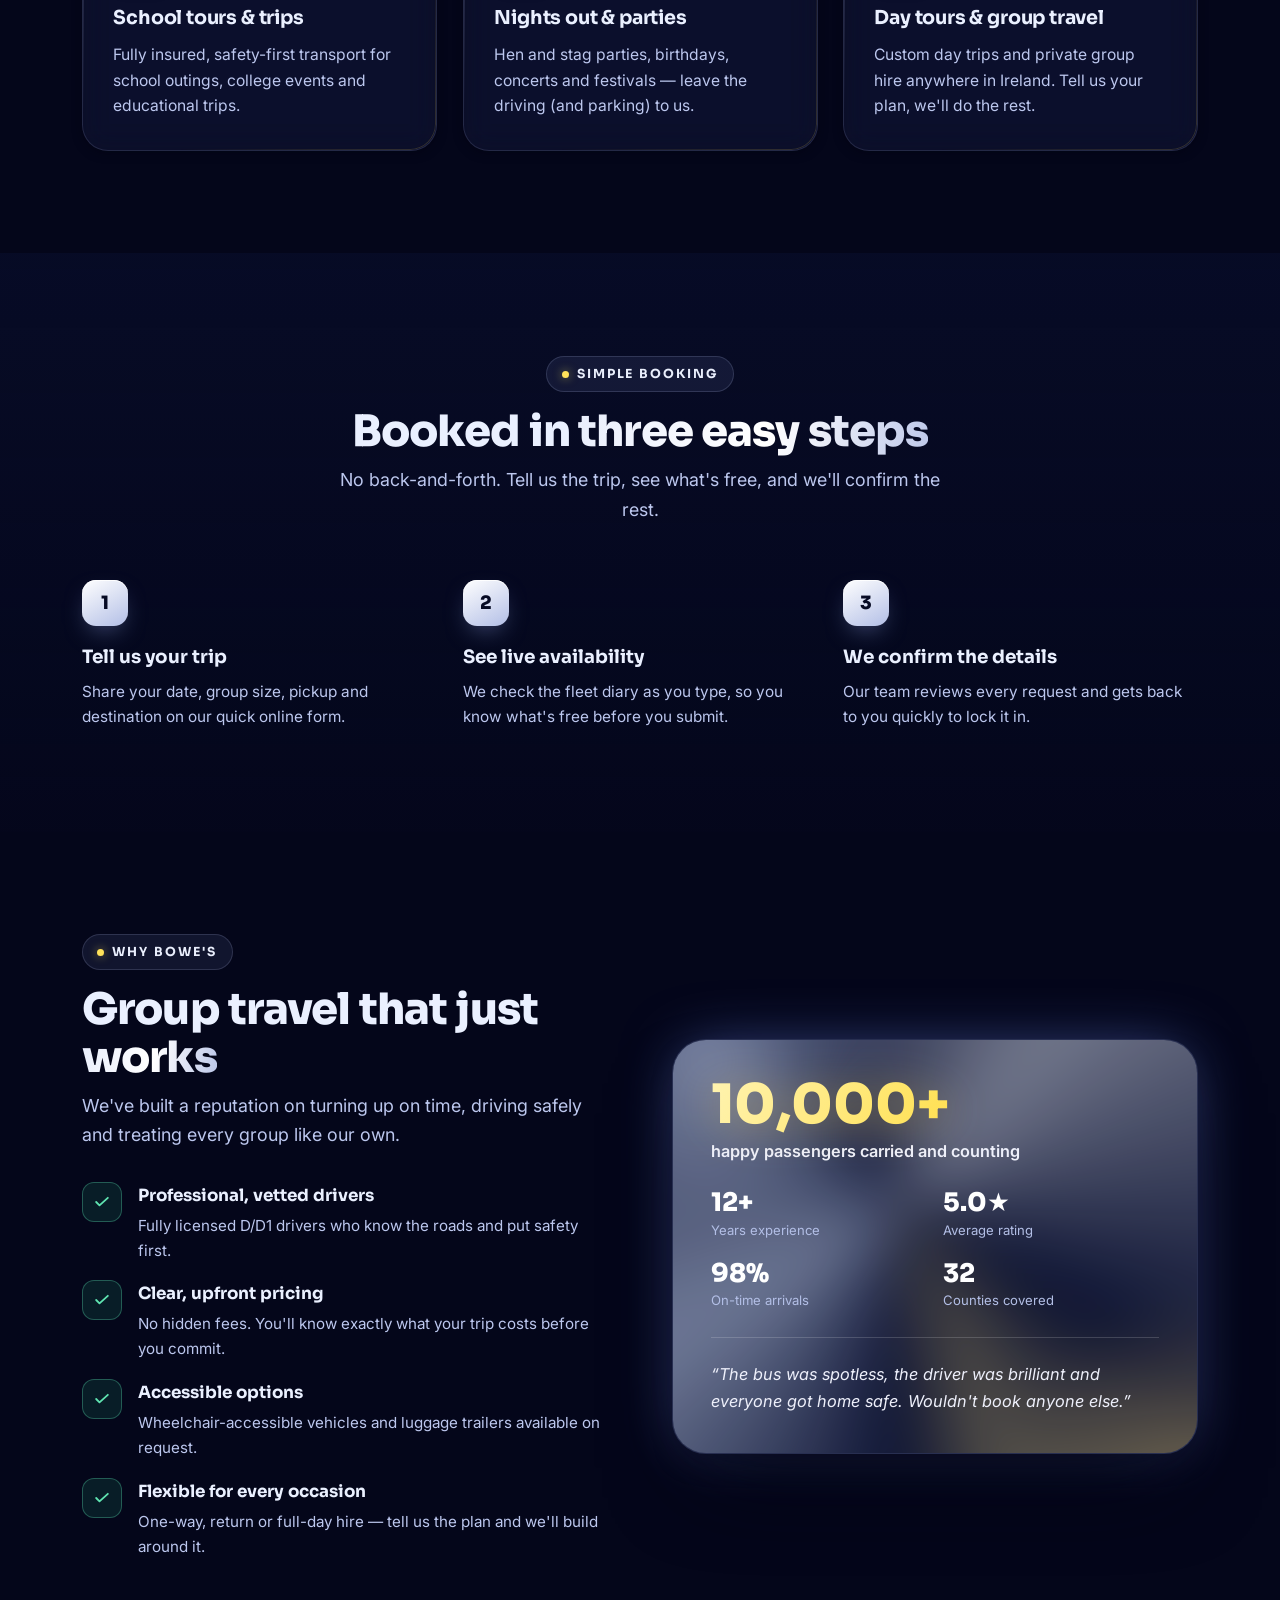
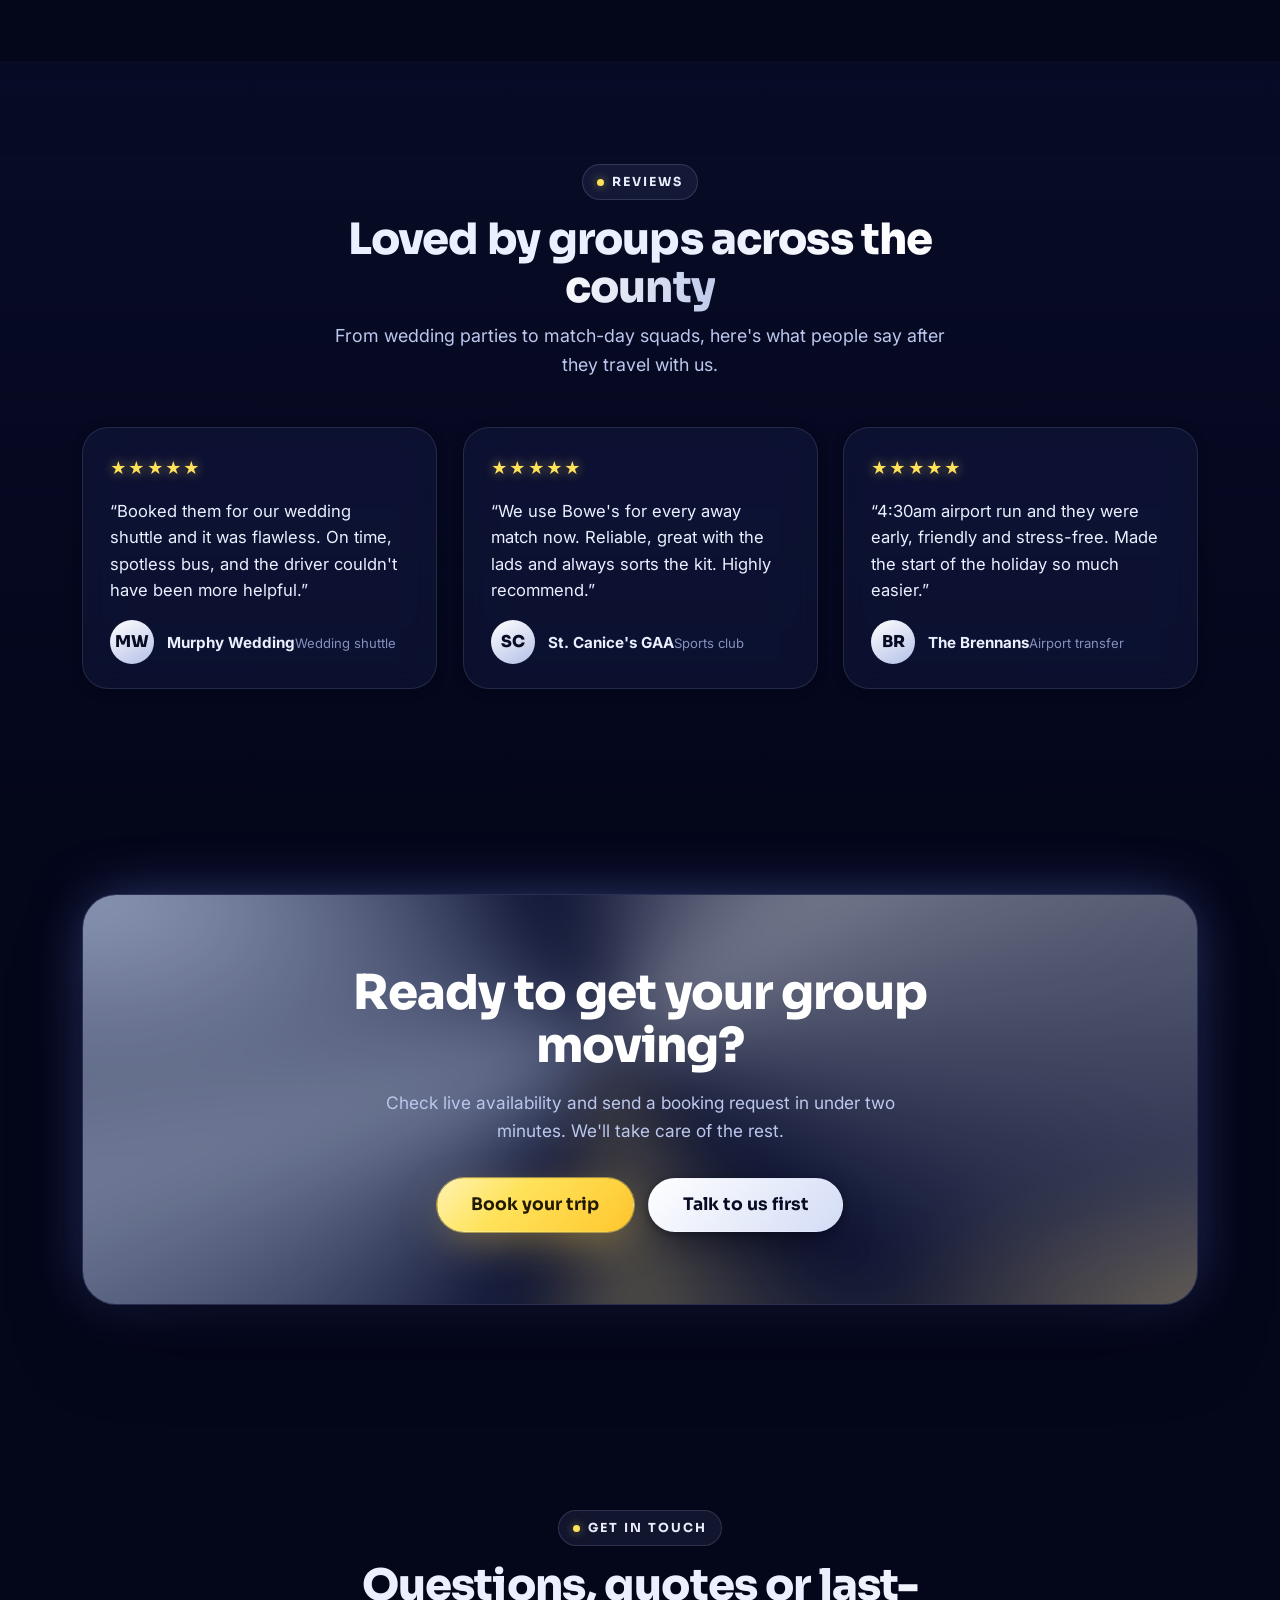
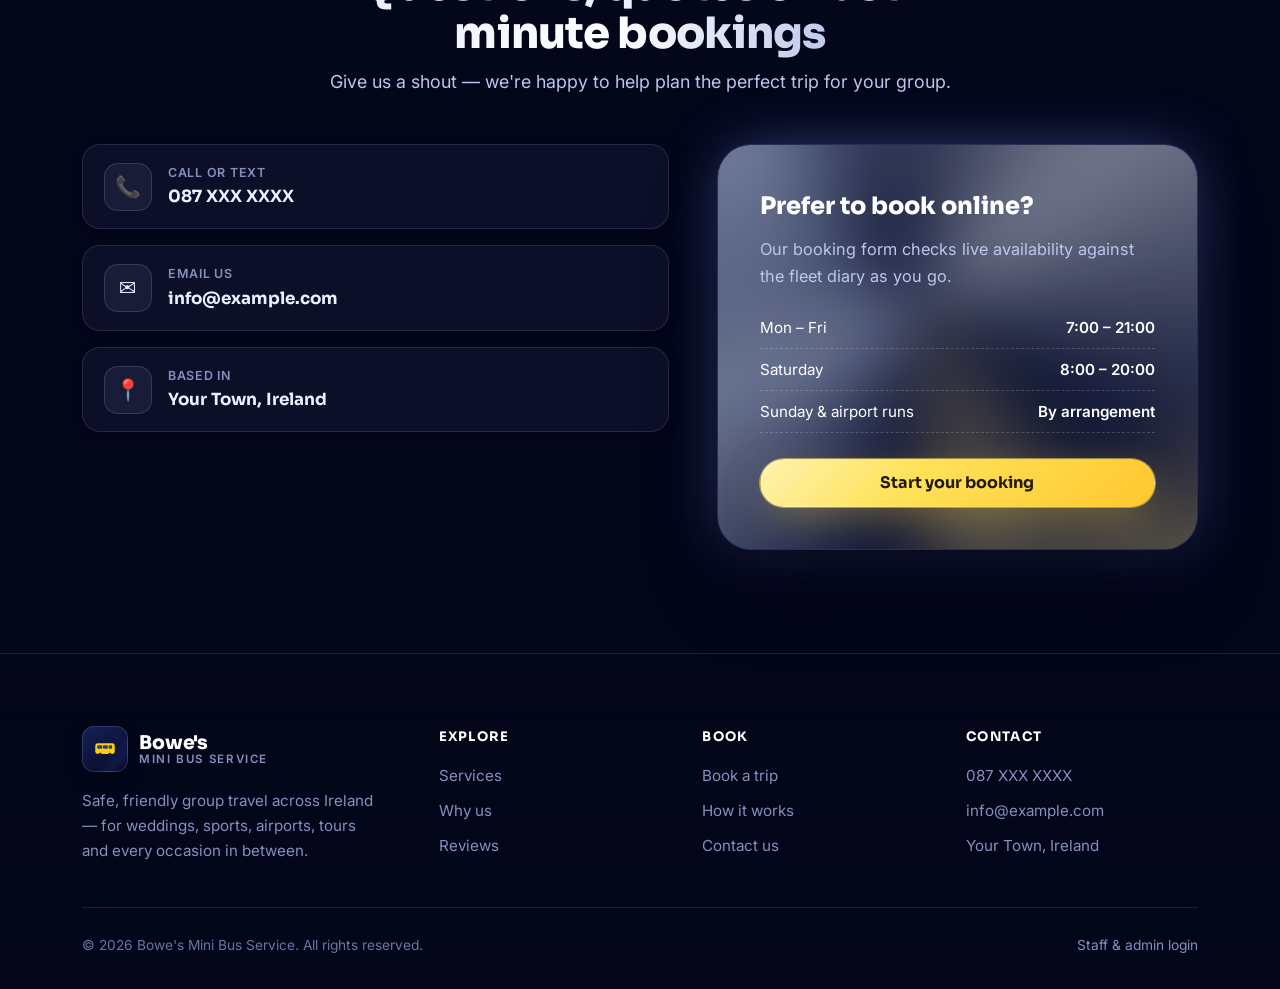
==== commit ea5459dc: "Redesign public site with a futuristic "Liquid Navy" metallic theme Move the marketing site off the " ====
--- a/index.html
+++ b/index.html
@@ -6,7 +6,7 @@
   <title>Bowe's Mini Bus Service — Minibus &amp; Bus Hire in Ireland</title>
   <link rel="icon" type="image/svg+xml" href="/favicon.svg" />
   <meta name="description" content="Friendly, reliable minibus and bus hire for weddings, sports clubs, airport runs, school tours and group travel across Ireland. Check live availability and book online in minutes." />
-  <meta name="theme-color" content="#2b3990" />
+  <meta name="theme-color" content="#04061a" />
 
   <meta property="og:type" content="website" />
   <meta property="og:title" content="Bowe's Mini Bus Service — Minibus &amp; Bus Hire" />
@@ -93,29 +93,18 @@
         </div>
 
         <div class="hero-visual" data-reveal style="--reveal-delay:120ms">
-          <div class="hero-card">
-            <div class="hero-scene">
-              <span class="sun"></span>
-              <span class="sky-dot" style="width:6px;height:6px;top:22%;left:24%"></span>
-              <span class="sky-dot" style="width:4px;height:4px;top:16%;left:60%"></span>
-              <span class="sky-dot" style="width:5px;height:5px;top:30%;left:44%"></span>
-              <span class="hill left"></span>
-              <span class="hill right"></span>
-              <span class="road"></span>
-              <!-- reusable minibus illustration -->
-              <svg class="bus-illo" viewBox="0 0 260 120" fill="none" aria-hidden="true">
-                <ellipse cx="130" cy="108" rx="104" ry="8" fill="rgba(0,0,0,.18)"/>
-                <path d="M18 44c0-6 4-10 10-10h150c8 0 14 3 20 9l28 26c3 3 5 7 5 11v10c0 5-4 9-9 9H24c-4 0-7-3-7-7V44Z" fill="#ffffff"/>
-                <path d="M18 78h218v10c0 5-4 9-9 9H24c-4 0-6-3-6-7V78Z" fill="#ffd100"/>
-                <rect x="30" y="42" width="30" height="22" rx="4" fill="#bcd4f5"/>
-                <rect x="66" y="42" width="30" height="22" rx="4" fill="#bcd4f5"/>
-                <rect x="102" y="42" width="30" height="22" rx="4" fill="#bcd4f5"/>
-                <rect x="138" y="42" width="30" height="22" rx="4" fill="#bcd4f5"/>
-                <path d="M178 40h6c6 0 11 2 16 7l14 15h-36V40Z" fill="#bcd4f5"/>
-                <rect x="18" y="60" width="218" height="6" fill="#2b3990"/>
-                <circle cx="72" cy="97" r="15" fill="#1b2150"/><circle cx="72" cy="97" r="7" fill="#c4cbeb"/>
-                <circle cx="192" cy="97" r="15" fill="#1b2150"/><circle cx="192" cy="97" r="7" fill="#c4cbeb"/>
-              </svg>
+          <div class="metal-panel">
+            <!-- embedded silver-foil swirl + gold shimmer over navy -->
+            <div class="metal-swirl" aria-hidden="true"></div>
+            <div class="metal-sheen" aria-hidden="true"></div>
+            <div class="panel-glass">
+              <span class="pg-label">Bowe's · est. Ireland</span>
+              <span class="pg-title">Premium group travel</span>
+              <div class="pg-row">
+                <span class="pg-tag gold">8–60 seats</span>
+                <span class="pg-tag">Fully insured</span>
+                <span class="pg-tag">Nationwide</span>
+              </div>
             </div>
           </div>
 
--- a/assets/css/styles.css
+++ b/assets/css/styles.css
@@ -1,59 +1,72 @@
 /* =========================================================
    Bowe's Mini Bus Service — public site design system
-   Style: bright & airy, modern premium (Revolut / MasterClass
-   level of polish) built on the brand colours:
-     blue   #2B3990   ·   yellow #FFD100
+   Style: "Liquid Navy" — a deep navy canvas with embedded
+   silver metallic shimmer swirls, glassmorphism and a
+   luminous, futuristic electric-gold accent.
+     navy   #0A1030   ·   silver foil   ·   gold #FFE25A
    ========================================================= */
 
 /* ---------- design tokens ---------- */
 
 :root {
-  /* brand — blue scale */
-  --brand:      #2b3990;
-  --brand-600:  #34409c;
-  --brand-700:  #26317f;
-  --brand-800:  #1c265f;
-  --brand-900:  #131a44;
-  --brand-50:   #f2f4fd;
-  --brand-100:  #e7eafb;
-  --brand-200:  #cfd5f6;
-  --brand-300:  #a9b3ee;
-
-  /* brand — yellow scale */
-  --accent:     #ffd100;
-  --accent-500: #ffc400;
-  --accent-600: #f0b800;
-  --accent-700: #d9a300;
-  --accent-soft:#fff6cc;
-
-  /* ink / neutrals */
-  --ink:     #141a3a;
-  --ink-2:   #3b4269;
-  --muted:   #6b7191;
-  --muted-2: #9298b6;
-  --line:    #e8eaf5;
-  --line-2:  #eff1f9;
-
-  /* surfaces */
-  --bg:       #ffffff;
-  --bg-soft:  #f6f7fc;
-  --bg-tint:  #eef1fd;
+  /* navy canvas */
+  --nav-950: #04061a;
+  --nav-900: #070b24;
+  --nav-850: #0a1030;
+  --nav-800: #0e1640;
+  --nav-700: #152057;
+  --nav-600: #1d2c74;
+
+  /* silver / platinum foil */
+  --silver-050: #f6f8ff;
+  --silver-100: #e9eefc;
+  --silver-200: #d3dcf6;
+  --silver-300: #b3bfe6;
+  --silver-400: #8b98c8;
+  --silver-500: #6a77a8;
+
+  /* futuristic electric gold */
+  --gold:       #ffe25a;
+  --gold-hi:    #fff3b0;
+  --gold-deep:  #ffc72e;
+  --gold-glow:  rgba(255, 226, 90, .55);
+
+  /* legacy-name aliases kept in sync so brand hooks still resolve */
+  --brand:      #4a5cc4;
+  --brand-300:  #8b98c8;
+  --accent:     #ffe25a;
+  --accent-600: #ffd23f;
+
+  /* text on dark */
+  --text:    #eaf0ff;
+  --text-2:  #bcc7ee;
+  --muted:   #8590bd;
+  --muted-2: #6a75a2;
+
+  /* hairlines / glass */
+  --line:      rgba(180, 196, 246, .14);
+  --line-soft: rgba(180, 196, 246, .08);
+  --glass:      rgba(126, 142, 208, .07);
+  --glass-2:    rgba(126, 142, 208, .11);
+  --glass-hi:   rgba(255, 255, 255, .06);
+  --glass-brd:  rgba(198, 212, 255, .16);
 
   /* feedback */
-  --good:    #12805c;
-  --good-bg: #e6f6ef;
-  --warn:    #9a6a00;
-  --warn-bg: #fdf3d6;
-  --bad:     #b3261e;
-  --bad-bg:  #fbeceb;
-
-  /* shadows — soft, layered, airy */
-  --shadow-xs:  0 1px 2px rgba(20, 24, 58, .05);
-  --shadow-sm:  0 2px 6px rgba(20, 24, 58, .06), 0 1px 2px rgba(20, 24, 58, .04);
-  --shadow-md:  0 10px 28px -8px rgba(20, 24, 58, .14), 0 3px 10px -4px rgba(20, 24, 58, .08);
-  --shadow-lg:  0 30px 70px -20px rgba(20, 24, 58, .22), 0 8px 24px -12px rgba(20, 24, 58, .12);
-  --shadow-brand: 0 20px 44px -16px rgba(43, 57, 144, .45);
-  --shadow-accent: 0 16px 34px -14px rgba(240, 184, 0, .55);
+  --good:    #5fe3b0;
+  --good-bg: rgba(46, 196, 141, .12);
+  --good-brd:rgba(95, 227, 176, .32);
+  --warn:    #ffd98a;
+  --warn-bg: rgba(255, 197, 74, .12);
+  --warn-brd:rgba(255, 210, 120, .3);
+  --bad:     #ff8f8f;
+  --bad-bg:  rgba(255, 90, 90, .12);
+
+  /* shadows — deep, with glow */
+  --shadow-sm:  0 2px 10px rgba(2, 4, 16, .5);
+  --shadow-md:  0 18px 40px -14px rgba(2, 4, 16, .7), 0 2px 8px rgba(2, 4, 16, .4);
+  --shadow-lg:  0 44px 90px -30px rgba(2, 4, 16, .85), 0 12px 30px -14px rgba(2, 4, 16, .6);
+  --glow-gold:  0 0 0 1px rgba(255, 226, 90, .5), 0 14px 44px -10px rgba(255, 210, 70, .5);
+  --glow-cool:  0 0 60px -12px rgba(120, 150, 255, .55);
 
   /* radii */
   --r-sm:   12px;
@@ -87,23 +100,66 @@
 
 body {
   font-family: var(--font-body);
-  color: var(--ink);
-  background: var(--bg);
+  color: var(--text);
+  background: var(--nav-950);
   line-height: 1.65;
   font-size: 1.02rem;
   -webkit-font-smoothing: antialiased;
   text-rendering: optimizeLegibility;
   overflow-x: hidden;
+  position: relative;
+}
+
+/* ---------- global liquid-metal backdrop ----------
+   A fixed, slowly drifting mesh of silver + gold light embedded
+   in the navy. Blend modes let the silver read as foil sitting
+   on top of the blue rather than a flat gradient. */
+body::before {
+  content: "";
+  position: fixed;
+  inset: -25%;
+  z-index: -2;
+  background:
+    radial-gradient(38% 44% at 18% 16%, rgba(150, 172, 240, .40), transparent 60%),
+    radial-gradient(32% 40% at 82% 8%,  rgba(226, 234, 255, .26), transparent 60%),
+    radial-gradient(46% 50% at 88% 82%, rgba(255, 214, 92, .22),  transparent 62%),
+    radial-gradient(40% 48% at 8% 92%,  rgba(90, 110, 200, .30),  transparent 62%),
+    conic-gradient(from 210deg at 46% 40%,
+      rgba(140, 160, 230, 0) 0deg,
+      rgba(196, 210, 255, .34) 60deg,
+      rgba(60, 78, 150, 0) 150deg,
+      rgba(230, 238, 255, .30) 220deg,
+      rgba(70, 90, 165, 0) 300deg,
+      rgba(255, 224, 120, .16) 340deg,
+      rgba(140, 160, 230, 0) 360deg);
+  background-color: var(--nav-950);
+  background-blend-mode: screen, screen, screen, screen, overlay;
+  filter: saturate(115%);
+  animation: drift 34s var(--ease-out) infinite alternate;
+}
+/* fine metallic grain over the whole page */
+body::after {
+  content: "";
+  position: fixed;
+  inset: 0;
+  z-index: -1;
+  pointer-events: none;
+  opacity: .5;
+  mix-blend-mode: overlay;
+  background-image: url("data:image/svg+xml,%3Csvg xmlns='http://www.w3.org/2000/svg' width='160' height='160'%3E%3Cfilter id='n'%3E%3CfeTurbulence type='fractalNoise' baseFrequency='0.8' numOctaves='2' stitchTiles='stitch'/%3E%3C/filter%3E%3Crect width='100%25' height='100%25' filter='url(%23n)'/%3E%3C/svg%3E");
+}
+@keyframes drift {
+  0%   { transform: translate3d(-2%, -1%, 0) rotate(0deg)   scale(1.04); }
+  100% { transform: translate3d(2%, 1.5%, 0) rotate(6deg)   scale(1.12); }
 }
 
 img, svg { max-width: 100%; display: block; }
 a { color: inherit; }
 button { font: inherit; }
 
-/* the hidden attribute must beat display rules on toggled elements */
 [hidden] { display: none !important; }
 
-::selection { background: var(--accent); color: var(--brand-900); }
+::selection { background: var(--gold); color: var(--nav-900); }
 
 /* ---------- accessibility ---------- */
 
@@ -112,19 +168,19 @@
   left: 1rem;
   top: -100px;
   z-index: 200;
-  background: var(--brand);
-  color: #fff;
+  background: var(--gold);
+  color: var(--nav-900);
   padding: .7rem 1.1rem;
   border-radius: var(--r-sm);
   font-weight: 700;
   text-decoration: none;
-  box-shadow: var(--shadow-lg);
+  box-shadow: var(--glow-gold);
   transition: top .2s var(--ease);
 }
 .skip-link:focus { top: 1rem; }
 
 :where(a, button, input, select, textarea, [tabindex]):focus-visible {
-  outline: 3px solid var(--brand-300);
+  outline: 2px solid var(--gold);
   outline-offset: 2px;
   border-radius: 6px;
 }
@@ -137,6 +193,76 @@
   white-space: nowrap; border: 0;
 }
 
+/* ---------- shared metallic / glass helpers ---------- */
+
+/* embedded silver-foil swirl — reusable surface texture.
+   Two counter-rotating conic layers give marbled "swirl" bands;
+   navy shows through the gaps so the silver reads as foil on blue. */
+.metal-swirl {
+  position: absolute;
+  inset: -35%;
+  background:
+    radial-gradient(30% 36% at 26% 28%, rgba(226, 234, 255, .85), transparent 58%),
+    radial-gradient(34% 40% at 84% 82%, rgba(255, 214, 92, .6), transparent 60%),
+    conic-gradient(from 160deg at 46% 44%,
+      rgba(150, 170, 235, 0) 0deg,
+      rgba(224, 233, 255, .95) 48deg,
+      rgba(30, 44, 116, 0) 120deg,
+      rgba(150, 170, 235, 0) 168deg,
+      rgba(246, 249, 255, .9) 214deg,
+      rgba(30, 44, 116, 0) 286deg,
+      rgba(255, 226, 120, .5) 330deg,
+      rgba(150, 170, 235, 0) 360deg);
+  filter: blur(16px) saturate(135%) contrast(135%);
+  mix-blend-mode: screen;
+  animation: swirl 26s linear infinite;
+  will-change: transform;
+}
+/* second, finer, counter-rotating swirl for depth / iridescence */
+.metal-swirl::after {
+  content: "";
+  position: absolute; inset: 0;
+  background:
+    conic-gradient(from 20deg at 58% 60%,
+      rgba(180, 198, 246, 0) 0deg,
+      rgba(198, 212, 255, .7) 40deg,
+      rgba(30, 44, 116, 0) 110deg,
+      rgba(255, 240, 190, .38) 190deg,
+      rgba(30, 44, 116, 0) 250deg,
+      rgba(150, 170, 235, .6) 320deg,
+      rgba(180, 198, 246, 0) 360deg);
+  filter: blur(10px) contrast(130%);
+  mix-blend-mode: screen;
+  animation: swirl-rev 34s linear infinite;
+}
+@keyframes swirl {
+  0%   { transform: rotate(0deg)   scale(1.12); }
+  100% { transform: rotate(360deg) scale(1.12); }
+}
+@keyframes swirl-rev {
+  0%   { transform: rotate(360deg) scale(1.1); }
+  100% { transform: rotate(0deg)   scale(1.1); }
+}
+/* moving specular highlight — the "shimmer" sweeping across foil */
+.metal-sheen {
+  position: absolute;
+  inset: 0;
+  pointer-events: none;
+  background: linear-gradient(115deg,
+    transparent 30%,
+    rgba(255, 255, 255, .5) 46%,
+    rgba(255, 255, 255, .05) 54%,
+    transparent 70%);
+  background-size: 260% 260%;
+  mix-blend-mode: overlay;
+  animation: sheen 7.5s var(--ease-out) infinite;
+}
+@keyframes sheen {
+  0%   { background-position: 130% 0; opacity: 0; }
+  35%  { opacity: 1; }
+  100% { background-position: -60% 0; opacity: 0; }
+}
+
 /* ---------- layout primitives ---------- */
 
 .container {
@@ -147,8 +273,8 @@
 }
 .container.narrow { max-width: 900px; }
 
-.section { padding: clamp(3.5rem, 8vw, 6.5rem) 0; }
-.section.soft { background: var(--bg-soft); }
+.section { padding: clamp(3.5rem, 8vw, 6.5rem) 0; position: relative; }
+.section.soft { background: linear-gradient(180deg, rgba(10, 16, 48, .55), rgba(7, 11, 36, .2)); }
 .section.tight { padding-top: clamp(2rem, 5vw, 3rem); }
 
 .grid { display: grid; gap: clamp(1rem, 2.4vw, 1.6rem); }
@@ -164,15 +290,21 @@
   font-family: var(--font-display);
   font-weight: 700;
   font-size: .78rem;
-  letter-spacing: .14em;
+  letter-spacing: .16em;
   text-transform: uppercase;
-  color: var(--brand);
-  background: var(--brand-50);
-  border: 1px solid var(--brand-100);
-  padding: .4rem .85rem;
+  color: var(--silver-100);
+  background: var(--glass-2);
+  border: 1px solid var(--glass-brd);
+  -webkit-backdrop-filter: blur(10px);
+  backdrop-filter: blur(10px);
+  padding: .42rem .9rem;
   border-radius: var(--r-pill);
 }
-.eyebrow .dot { width: 7px; height: 7px; border-radius: 50%; background: var(--accent-600); }
+.eyebrow .dot {
+  width: 7px; height: 7px; border-radius: 50%;
+  background: var(--gold);
+  box-shadow: 0 0 10px var(--gold-glow);
+}
 
 .section-head { max-width: 640px; margin-bottom: clamp(2rem, 4vw, 3rem); }
 .section-head.center { margin-inline: auto; text-align: center; }
@@ -180,23 +312,34 @@
 .section-title {
   font-family: var(--font-display);
   font-weight: 800;
-  font-size: clamp(1.7rem, 3.8vw, 2.6rem);
-  line-height: 1.12;
+  font-size: clamp(1.8rem, 3.9vw, 2.7rem);
+  line-height: 1.1;
   letter-spacing: -.02em;
-  color: var(--ink);
+  color: var(--text);
   margin: 1rem 0 .6rem;
 }
-.section-title .hl { color: var(--brand); }
+/* chrome-foil highlighted words */
+.section-title .hl {
+  background: linear-gradient(100deg, var(--silver-100) 0%, #ffffff 25%, var(--silver-300) 50%, #ffffff 72%, var(--silver-200) 100%);
+  background-size: 220% auto;
+  -webkit-background-clip: text;
+  background-clip: text;
+  -webkit-text-fill-color: transparent;
+  color: transparent;
+  animation: chrome 6s linear infinite;
+}
+@keyframes chrome { to { background-position: 220% center; } }
 .section-sub {
-  color: var(--muted);
+  color: var(--text-2);
   font-size: clamp(1rem, 1.4vw, 1.12rem);
 }
 
 /* ---------- buttons ---------- */
 
 .btn {
-  --btn-bg: var(--brand);
-  --btn-fg: #fff;
+  --btn-bg: var(--glass-2);
+  --btn-fg: var(--text);
+  position: relative;
   display: inline-flex;
   align-items: center;
   justify-content: center;
@@ -208,32 +351,55 @@
   font-size: 1rem;
   line-height: 1;
   text-decoration: none;
-  border: 1.5px solid transparent;
+  border: 1px solid transparent;
   background: var(--btn-bg);
   color: var(--btn-fg);
   cursor: pointer;
   white-space: nowrap;
-  transition: transform .2s var(--ease), box-shadow .25s var(--ease), background .2s var(--ease);
-}
-.btn svg { width: 1.05em; height: 1.05em; }
+  overflow: hidden;
+  transition: transform .2s var(--ease), box-shadow .25s var(--ease), background .2s var(--ease), border-color .2s var(--ease);
+}
+.btn svg { width: 1.05em; height: 1.05em; position: relative; }
 .btn:hover { transform: translateY(-2px); }
 .btn:active { transform: translateY(0); }
 
-.btn-primary { --btn-bg: var(--brand); box-shadow: var(--shadow-brand); }
-.btn-primary:hover { background: var(--brand-700); box-shadow: 0 24px 50px -16px rgba(43,57,144,.55); }
-
-.btn-accent { --btn-bg: var(--accent); --btn-fg: var(--brand-900); box-shadow: var(--shadow-accent); }
-.btn-accent:hover { background: var(--accent-500); }
+/* gold — the primary futuristic accent, with metallic sheen sweep */
+.btn-accent {
+  --btn-fg: #211a00;
+  background: linear-gradient(135deg, var(--gold-hi) 0%, var(--gold) 38%, var(--gold-deep) 100%);
+  box-shadow: var(--glow-gold);
+}
+.btn-accent::after {
+  content: "";
+  position: absolute; inset: 0;
+  background: linear-gradient(115deg, transparent 35%, rgba(255,255,255,.85) 50%, transparent 65%);
+  background-size: 250% 100%;
+  background-position: 130% 0;
+  transition: background-position .6s var(--ease);
+}
+.btn-accent:hover::after { background-position: -40% 0; }
+.btn-accent:hover { box-shadow: 0 0 0 1px rgba(255,226,90,.7), 0 20px 54px -10px rgba(255,210,70,.65); }
+
+/* primary — cool platinum glass */
+.btn-primary {
+  --btn-fg: var(--nav-900);
+  background: linear-gradient(135deg, #ffffff 0%, var(--silver-200) 45%, var(--silver-300) 100%);
+  box-shadow: 0 14px 40px -14px rgba(150, 172, 240, .6), inset 0 1px 0 rgba(255,255,255,.9);
+}
+.btn-primary:hover { box-shadow: 0 20px 52px -14px rgba(150, 172, 240, .8); }
 
 .btn-ghost {
-  --btn-bg: transparent; --btn-fg: var(--brand);
-  border-color: var(--brand-200);
-  box-shadow: var(--shadow-xs);
-}
-.btn-ghost:hover { background: var(--brand-50); border-color: var(--brand-300); }
+  --btn-fg: var(--text);
+  background: var(--glass);
+  border-color: var(--glass-brd);
+  -webkit-backdrop-filter: blur(10px);
+  backdrop-filter: blur(10px);
+}
+.btn-ghost:hover { background: var(--glass-2); border-color: var(--silver-400); }
 
 .btn-light {
-  --btn-bg: #fff; --btn-fg: var(--brand);
+  --btn-fg: var(--nav-900);
+  background: linear-gradient(135deg, #ffffff, var(--silver-200));
   box-shadow: var(--shadow-md);
 }
 .btn-light:hover { background: #fff; }
@@ -244,7 +410,7 @@
 .btn-link {
   display: inline-flex; align-items: center; gap: .4rem;
   font-family: var(--font-display); font-weight: 700;
-  color: var(--brand); text-decoration: none;
+  color: var(--gold); text-decoration: none;
 }
 .btn-link svg { width: 1.05em; height: 1.05em; transition: transform .2s var(--ease); }
 .btn-link:hover svg { transform: translateX(4px); }
@@ -268,13 +434,12 @@
   justify-content: space-between;
   gap: 1rem;
 }
-/* solid, blurred state once scrolled or when on a non-hero page */
 .site-header.scrolled,
 .site-header.solid {
-  background: rgba(255, 255, 255, .82);
-  -webkit-backdrop-filter: saturate(180%) blur(14px);
-  backdrop-filter: saturate(180%) blur(14px);
-  box-shadow: 0 1px 0 rgba(20,24,58,.04), 0 8px 30px -18px rgba(20,24,58,.35);
+  background: rgba(7, 11, 36, .62);
+  -webkit-backdrop-filter: saturate(160%) blur(18px);
+  backdrop-filter: saturate(160%) blur(18px);
+  box-shadow: 0 1px 0 rgba(198, 212, 255, .08), 0 20px 40px -24px rgba(2, 4, 16, .9);
   border-bottom-color: var(--line);
 }
 body { padding-top: 0; }
@@ -282,52 +447,62 @@
 /* brand lockup */
 .brand { display: inline-flex; align-items: center; gap: .7rem; text-decoration: none; }
 .brand-mark {
+  position: relative;
   width: 42px; height: 42px;
   border-radius: 12px;
-  background: linear-gradient(150deg, var(--brand-600), var(--brand-800));
+  background: linear-gradient(150deg, var(--nav-700), var(--nav-900));
   display: grid; place-items: center;
-  box-shadow: var(--shadow-sm);
+  box-shadow: inset 0 0 0 1px var(--glass-brd), 0 8px 20px -8px rgba(2,4,16,.8);
   flex-shrink: 0;
-}
-.brand-mark svg { width: 26px; height: 26px; }
+  overflow: hidden;
+}
+.brand-mark::before {
+  content: "";
+  position: absolute; inset: 0;
+  background: linear-gradient(130deg, transparent 40%, rgba(255,255,255,.5) 50%, transparent 60%);
+  background-size: 200% 100%;
+  animation: sheen 6s var(--ease-out) infinite;
+  mix-blend-mode: overlay;
+}
+.brand-mark svg { width: 26px; height: 26px; position: relative; }
 .brand-words { display: flex; flex-direction: column; line-height: 1.05; }
 .brand-top {
   font-family: var(--font-display);
   font-weight: 800;
   font-size: 1.18rem;
   letter-spacing: -.01em;
-  color: var(--ink);
+  color: var(--text);
 }
 .brand-sub {
   font-size: .72rem;
-  letter-spacing: .12em;
+  letter-spacing: .14em;
   text-transform: uppercase;
   color: var(--muted);
   font-weight: 600;
 }
-/* On a transparent (hero) header, invert the wordmark for contrast */
-.site-header:not(.scrolled):not(.solid) .brand-top { color: var(--ink); }
 
 .main-nav { display: flex; align-items: center; gap: .35rem; }
 .main-nav a {
   text-decoration: none;
-  color: var(--ink-2);
+  color: var(--text-2);
   font-weight: 600;
   font-size: .96rem;
   padding: .55rem .85rem;
   border-radius: var(--r-pill);
   transition: color .18s var(--ease), background .18s var(--ease);
 }
-.main-nav a:hover { color: var(--brand); background: var(--brand-50); }
+.main-nav a:hover { color: var(--text); background: var(--glass-2); }
 .main-nav .nav-cta { margin-left: .4rem; }
 
 /* hamburger */
 .nav-toggle {
   display: none;
   width: 44px; height: 44px;
-  border: 1px solid var(--line);
+  border: 1px solid var(--glass-brd);
   border-radius: 12px;
-  background: rgba(255,255,255,.7);
+  background: var(--glass-2);
+  -webkit-backdrop-filter: blur(10px);
+  backdrop-filter: blur(10px);
   cursor: pointer;
   align-items: center; justify-content: center;
 }
@@ -335,7 +510,7 @@
   content: "";
   display: block;
   width: 20px; height: 2px;
-  background: var(--ink);
+  background: var(--text);
   border-radius: 2px;
   transition: transform .3s var(--ease), opacity .2s var(--ease);
 }
@@ -348,8 +523,8 @@
 
 .nav-backdrop {
   position: fixed; inset: 0;
-  background: rgba(19, 26, 68, .4);
-  -webkit-backdrop-filter: blur(2px); backdrop-filter: blur(2px);
+  background: rgba(4, 6, 26, .6);
+  -webkit-backdrop-filter: blur(3px); backdrop-filter: blur(3px);
   opacity: 0; visibility: hidden;
   transition: opacity .3s var(--ease), visibility .3s var(--ease);
   z-index: 98;
@@ -361,20 +536,7 @@
 .hero {
   position: relative;
   padding: calc(var(--header-h) + clamp(2.5rem, 7vw, 5rem)) 0 clamp(3rem, 8vw, 6rem);
-  background:
-    radial-gradient(1100px 520px at 82% -10%, var(--brand-100) 0%, transparent 60%),
-    radial-gradient(760px 460px at 8% 6%, #fff7cf 0%, transparent 55%),
-    linear-gradient(180deg, #fbfcff 0%, var(--bg) 70%);
   overflow: hidden;
-}
-.hero::before { /* faint dotted texture for depth */
-  content: "";
-  position: absolute; inset: 0;
-  background-image: radial-gradient(rgba(43,57,144,.06) 1px, transparent 1px);
-  background-size: 26px 26px;
-  -webkit-mask-image: radial-gradient(70% 60% at 50% 30%, #000 0%, transparent 75%);
-  mask-image: radial-gradient(70% 60% at 50% 30%, #000 0%, transparent 75%);
-  pointer-events: none;
 }
 .hero .container {
   position: relative;
@@ -387,17 +549,20 @@
 
 .hero-badge {
   display: inline-flex; align-items: center; gap: .6rem;
-  background: #fff;
-  border: 1px solid var(--line);
+  background: var(--glass-2);
+  border: 1px solid var(--glass-brd);
+  -webkit-backdrop-filter: blur(12px);
+  backdrop-filter: blur(12px);
   box-shadow: var(--shadow-sm);
-  padding: .4rem .5rem .4rem .5rem;
+  padding: .4rem .55rem;
   border-radius: var(--r-pill);
-  font-size: .85rem; font-weight: 600; color: var(--ink-2);
+  font-size: .85rem; font-weight: 600; color: var(--text-2);
   margin-bottom: 1.5rem;
 }
-.hero-badge .stars { color: var(--accent-600); letter-spacing: .05em; }
+.hero-badge .stars { color: var(--gold); letter-spacing: .05em; text-shadow: 0 0 12px var(--gold-glow); }
 .hero-badge .pill {
-  background: var(--brand-50); color: var(--brand);
+  background: rgba(255, 226, 90, .14); color: var(--gold-hi);
+  border: 1px solid rgba(255, 226, 90, .3);
   padding: .2rem .6rem; border-radius: var(--r-pill);
   font-weight: 700; font-size: .78rem;
 }
@@ -405,114 +570,121 @@
 .hero h1 {
   font-family: var(--font-display);
   font-weight: 800;
-  font-size: clamp(2.35rem, 6vw, 4rem);
-  line-height: 1.04;
+  font-size: clamp(2.4rem, 6.2vw, 4.2rem);
+  line-height: 1.03;
   letter-spacing: -.03em;
-  color: var(--ink);
+  color: var(--text);
 }
 .hero h1 .hl {
-  color: var(--brand);
   position: relative;
   white-space: nowrap;
-}
-.hero h1 .hl::after {
-  content: "";
-  position: absolute; left: 0; right: 0; bottom: .08em;
-  height: .28em;
-  background: var(--accent);
-  border-radius: var(--r-pill);
-  z-index: -1;
-  opacity: .85;
+  background: linear-gradient(100deg, var(--gold-hi) 0%, var(--gold) 45%, var(--gold-deep) 100%);
+  -webkit-background-clip: text;
+  background-clip: text;
+  -webkit-text-fill-color: transparent;
+  color: transparent;
+  text-shadow: none;
+  filter: drop-shadow(0 4px 24px rgba(255, 210, 70, .35));
 }
 .hero .lead {
   margin: 1.4rem 0 2rem;
   font-size: clamp(1.05rem, 1.6vw, 1.22rem);
-  color: var(--ink-2);
+  color: var(--text-2);
   max-width: 520px;
 }
 .hero-actions { display: flex; flex-wrap: wrap; gap: .9rem; align-items: center; }
 
 .hero-trust {
-  margin-top: 2.4rem;
+  margin-top: 2.6rem;
   display: flex; flex-wrap: wrap; gap: 1.8rem;
 }
 .hero-trust .t-item { display: flex; flex-direction: column; }
 .hero-trust .t-num {
   font-family: var(--font-display); font-weight: 800;
-  font-size: 1.5rem; color: var(--brand); line-height: 1;
-}
-.hero-trust .t-label { font-size: .82rem; color: var(--muted); font-weight: 600; }
-
-/* hero visual — illustrated card stack */
+  font-size: 1.55rem; line-height: 1;
+  background: linear-gradient(120deg, #fff, var(--silver-300));
+  -webkit-background-clip: text; background-clip: text;
+  -webkit-text-fill-color: transparent; color: transparent;
+}
+.hero-trust .t-label { font-size: .82rem; color: var(--muted); font-weight: 600; margin-top: .25rem; }
+
+/* hero visual — the "phone-back" liquid-metal panel */
 .hero-visual { position: relative; }
-.hero-card {
-  position: relative;
-  background: #fff;
-  border: 1px solid var(--line);
+.metal-panel {
+  position: relative;
+  aspect-ratio: 4 / 4.3;
   border-radius: var(--r-xl);
-  box-shadow: var(--shadow-lg);
-  padding: 1.4rem;
   overflow: hidden;
-}
-.hero-scene {
-  position: relative;
-  border-radius: var(--r-lg);
-  aspect-ratio: 4 / 3.2;
+  background: var(--nav-850);
+  border: 1px solid var(--glass-brd);
+  box-shadow: var(--shadow-lg), var(--glow-cool);
+  isolation: isolate;
+}
+/* navy vignette + top specular edge frames the foil in blue */
+.metal-panel::after {
+  content: "";
+  position: absolute; inset: 0;
+  z-index: 2;
+  pointer-events: none;
   background:
-    radial-gradient(120% 120% at 20% 0%, var(--brand-600) 0%, var(--brand-800) 55%, var(--brand-900) 100%);
-  overflow: hidden;
-}
-.hero-scene .sky-dot {
-  position: absolute; border-radius: 50%;
-  background: rgba(255,255,255,.4);
-}
-.hero-scene .sun {
-  position: absolute; top: 12%; right: 12%;
-  width: 64px; height: 64px; border-radius: 50%;
-  background: radial-gradient(circle, var(--accent) 45%, rgba(255,209,0,.35) 70%, transparent 72%);
-  filter: drop-shadow(0 0 18px rgba(255,209,0,.5));
-}
-.hero-scene .road {
-  position: absolute; left: 0; right: 0; bottom: 0; height: 34%;
-  background: linear-gradient(180deg, #2a3170 0%, #1b2150 100%);
-}
-.hero-scene .road::before {
-  content: ""; position: absolute; top: 46%; left: 0; right: 0; height: 4px;
-  background: repeating-linear-gradient(90deg, var(--accent) 0 26px, transparent 26px 52px);
-  opacity: .8;
-}
-.hero-scene .bus-illo {
-  position: absolute; left: 50%; bottom: 20%;
-  width: 72%; transform: translateX(-50%);
-  filter: drop-shadow(0 18px 22px rgba(0,0,0,.28));
-}
-.hero-scene .hill {
-  position: absolute; bottom: 30%; width: 60%; height: 40%;
-  background: rgba(255,255,255,.06); border-radius: 50% 50% 0 0;
-}
-.hero-scene .hill.left  { left: -8%; }
-.hero-scene .hill.right { right: -10%; height: 32%; background: rgba(255,255,255,.05); }
-
-/* floating info chips over hero card */
+    radial-gradient(120% 90% at 50% 40%, transparent 42%, rgba(4, 6, 26, .5) 100%),
+    linear-gradient(180deg, rgba(255,255,255,.12), transparent 22%);
+  box-shadow: inset 0 1px 0 rgba(255,255,255,.22);
+  border-radius: inherit;
+}
+.metal-panel .panel-glass {
+  position: absolute;
+  inset: auto 0 0 0;
+  z-index: 3;
+  margin: 1rem;
+  padding: 1.1rem 1.2rem;
+  border-radius: var(--r);
+  background: rgba(6, 10, 32, .38);
+  -webkit-backdrop-filter: blur(16px) saturate(140%);
+  backdrop-filter: blur(16px) saturate(140%);
+  border: 1px solid var(--glass-brd);
+  box-shadow: inset 0 1px 0 rgba(255,255,255,.14);
+}
+.metal-panel .pg-label {
+  font-family: var(--font-display); font-weight: 700; font-size: .72rem;
+  letter-spacing: .16em; text-transform: uppercase; color: var(--silver-300);
+}
+.metal-panel .pg-title {
+  font-family: var(--font-display); font-weight: 800; font-size: 1.15rem;
+  color: #fff; margin-top: .25rem;
+}
+.metal-panel .pg-row { display: flex; gap: .5rem; margin-top: .75rem; flex-wrap: wrap; }
+.metal-panel .pg-tag {
+  font-size: .74rem; font-weight: 700;
+  padding: .3rem .7rem; border-radius: var(--r-pill);
+  background: var(--glass-2); border: 1px solid var(--glass-brd);
+  color: var(--text-2);
+}
+.metal-panel .pg-tag.gold { color: var(--gold-hi); border-color: rgba(255,226,90,.32); background: rgba(255,226,90,.12); }
+
+/* floating info chips over hero panel */
 .hero-chip {
   position: absolute;
+  z-index: 4;
   display: flex; align-items: center; gap: .6rem;
-  background: #fff;
-  border: 1px solid var(--line);
+  background: rgba(10, 16, 48, .55);
+  border: 1px solid var(--glass-brd);
+  -webkit-backdrop-filter: blur(16px) saturate(150%);
+  backdrop-filter: blur(16px) saturate(150%);
   border-radius: var(--r);
   box-shadow: var(--shadow-md);
   padding: .7rem .9rem;
-  font-size: .82rem; font-weight: 600;
+  font-size: .82rem; font-weight: 600; color: var(--text);
 }
 .hero-chip .ico {
   width: 32px; height: 32px; border-radius: 9px;
   display: grid; place-items: center; font-size: 1rem;
-  background: var(--brand-50); color: var(--brand);
+  background: var(--glass-2); color: var(--silver-100);
 }
 .hero-chip small { display: block; color: var(--muted); font-weight: 500; font-size: .74rem; }
-.hero-chip.one { top: 8%; left: -6%; }
-.hero-chip.two { bottom: 12%; right: -8%; }
-.hero-chip.two .ico { background: var(--good-bg); color: var(--good); }
+.hero-chip.one { top: 7%; left: -6%; }
+.hero-chip.two { bottom: 20%; right: -8%; }
+.hero-chip.two .ico { background: rgba(255,226,90,.16); color: var(--gold-hi); }
 
 .float { animation: float 6s ease-in-out infinite; }
 .float.slow { animation-duration: 8s; animation-delay: -2s; }
@@ -521,11 +693,17 @@
   50% { transform: translateY(-10px); }
 }
 
-/* logo strip under hero */
+/* legacy hero-scene elements repurposed / neutralised inside the metal panel */
+.hero-card { display: contents; }
+.hero-scene { display: none; }
+
+/* ---------- assurance strip ---------- */
 .assurance {
   border-top: 1px solid var(--line);
   border-bottom: 1px solid var(--line);
-  background: #fff;
+  background: rgba(7, 11, 36, .4);
+  -webkit-backdrop-filter: blur(10px);
+  backdrop-filter: blur(10px);
 }
 .assurance .container {
   display: flex; flex-wrap: wrap; gap: 1rem 2.4rem;
@@ -534,50 +712,67 @@
 }
 .assurance .a-item {
   display: inline-flex; align-items: center; gap: .55rem;
-  color: var(--ink-2); font-weight: 600; font-size: .92rem;
-}
-.assurance .a-item svg { width: 20px; height: 20px; color: var(--brand); }
+  color: var(--text-2); font-weight: 600; font-size: .92rem;
+}
+.assurance .a-item svg { width: 20px; height: 20px; color: var(--gold); }
 
 /* ---------- cards (services / features) ---------- */
 
 .card {
-  background: #fff;
+  position: relative;
+  background: var(--glass);
   border: 1px solid var(--line);
   border-radius: var(--r-lg);
   box-shadow: var(--shadow-sm);
+  -webkit-backdrop-filter: blur(14px) saturate(130%);
+  backdrop-filter: blur(14px) saturate(130%);
   padding: clamp(1.4rem, 2.5vw, 1.9rem);
-  transition: transform .3s var(--ease), box-shadow .3s var(--ease), border-color .3s var(--ease);
+  overflow: hidden;
+  transition: transform .3s var(--ease), box-shadow .3s var(--ease), border-color .3s var(--ease), background .3s var(--ease);
+}
+.card::before {
+  content: "";
+  position: absolute; inset: 0;
+  border-radius: inherit;
+  padding: 1px;
+  background: linear-gradient(140deg, rgba(198,212,255,.35), transparent 40%, transparent 60%, rgba(255,226,90,.25));
+  -webkit-mask: linear-gradient(#000 0 0) content-box, linear-gradient(#000 0 0);
+  -webkit-mask-composite: xor;
+  mask-composite: exclude;
+  opacity: .7;
+  pointer-events: none;
 }
 .card.hoverable:hover {
   transform: translateY(-6px);
-  box-shadow: var(--shadow-lg);
-  border-color: var(--brand-200);
+  background: var(--glass-2);
+  box-shadow: var(--shadow-lg), var(--glow-cool);
+  border-color: var(--silver-400);
 }
 .card h3 {
   font-family: var(--font-display);
   font-weight: 700;
   font-size: 1.2rem;
-  color: var(--ink);
+  color: var(--text);
   margin-bottom: .5rem;
   letter-spacing: -.01em;
 }
-.card p { color: var(--muted); font-size: .98rem; }
+.card p { color: var(--text-2); font-size: .98rem; }
 
 .card-icon {
+  position: relative;
   width: 56px; height: 56px;
   border-radius: 16px;
   display: grid; place-items: center;
   font-size: 1.7rem;
   margin-bottom: 1.1rem;
-  background: linear-gradient(150deg, var(--brand-50), var(--brand-100));
-  color: var(--brand);
-  box-shadow: inset 0 0 0 1px rgba(43,57,144,.06);
+  background: linear-gradient(150deg, var(--nav-700), var(--nav-850));
+  box-shadow: inset 0 0 0 1px var(--glass-brd), 0 8px 18px -10px rgba(2,4,16,.9);
 }
 .card.hoverable:hover .card-icon {
-  background: linear-gradient(150deg, var(--brand-600), var(--brand-800));
-  color: #fff;
-  transform: scale(1.03);
-  transition: transform .3s var(--ease), background .3s var(--ease), color .3s var(--ease);
+  background: linear-gradient(150deg, var(--gold-hi), var(--gold-deep));
+  transform: scale(1.05);
+  box-shadow: var(--glow-gold);
+  transition: transform .3s var(--ease), background .3s var(--ease), box-shadow .3s var(--ease);
 }
 
 /* ---------- steps (how it works) ---------- */
@@ -588,12 +783,13 @@
   width: 46px; height: 46px; border-radius: 14px;
   display: grid; place-items: center;
   font-family: var(--font-display); font-weight: 800; font-size: 1.15rem;
-  color: #fff; background: linear-gradient(150deg, var(--brand-600), var(--brand-800));
-  box-shadow: var(--shadow-brand);
+  color: var(--nav-900);
+  background: linear-gradient(150deg, #fff, var(--silver-300));
+  box-shadow: 0 10px 26px -10px rgba(150,172,240,.6), inset 0 1px 0 rgba(255,255,255,.9);
   margin-bottom: 1rem;
 }
-.step h3 { font-family: var(--font-display); font-weight: 700; font-size: 1.15rem; margin-bottom: .4rem; }
-.step p { color: var(--muted); font-size: .96rem; }
+.step h3 { font-family: var(--font-display); font-weight: 700; font-size: 1.15rem; margin-bottom: .4rem; color: var(--text); }
+.step p { color: var(--text-2); font-size: .96rem; }
 
 /* ---------- feature split (why us) ---------- */
 
@@ -610,39 +806,52 @@
   width: 40px; height: 40px; border-radius: 12px;
   display: grid; place-items: center;
   background: var(--good-bg); color: var(--good);
+  border: 1px solid var(--good-brd);
 }
 .feature-item .check svg { width: 20px; height: 20px; }
-.feature-item h3 { font-family: var(--font-display); font-size: 1.05rem; margin-bottom: .2rem; }
-.feature-item p { color: var(--muted); font-size: .95rem; }
-
+.feature-item h3 { font-family: var(--font-display); font-size: 1.05rem; margin-bottom: .2rem; color: var(--text); }
+.feature-item p { color: var(--text-2); font-size: .95rem; }
+
+/* the glowing metallic showcase panel */
 .feature-visual {
   position: relative;
   border-radius: var(--r-xl);
   padding: clamp(1.5rem, 3vw, 2.5rem);
+  background: var(--nav-850);
+  color: #fff;
+  box-shadow: var(--shadow-lg), var(--glow-cool);
+  border: 1px solid var(--glass-brd);
+  overflow: hidden;
+  isolation: isolate;
+}
+.feature-visual::before {
+  content: ""; position: absolute; inset: -30%;
+  z-index: 0;
   background:
-    radial-gradient(120% 120% at 15% 0%, var(--brand-600), var(--brand-900));
-  color: #fff;
-  box-shadow: var(--shadow-lg);
-  overflow: hidden;
-}
-.feature-visual::before {
-  content: ""; position: absolute; inset: 0;
-  background: radial-gradient(500px 200px at 90% 120%, rgba(255,209,0,.28), transparent 60%);
-}
-.feature-visual .fv-inner { position: relative; }
+    radial-gradient(40% 46% at 24% 20%, rgba(210,222,255,.55), transparent 60%),
+    radial-gradient(46% 52% at 84% 88%, rgba(255,218,110,.4), transparent 60%),
+    conic-gradient(from 180deg at 46% 44%, rgba(150,170,235,0), rgba(214,226,255,.5) 60deg, rgba(58,76,150,0) 150deg, rgba(244,248,255,.45) 220deg, rgba(66,86,160,0) 300deg, rgba(255,226,120,.3) 340deg, rgba(150,170,235,0) 360deg);
+  filter: blur(30px) saturate(120%);
+  mix-blend-mode: screen;
+  animation: swirl 30s linear infinite;
+}
+.feature-visual .fv-inner { position: relative; z-index: 1; }
 .feature-visual .big-stat {
   font-family: var(--font-display); font-weight: 800;
   font-size: clamp(2.4rem, 6vw, 3.4rem); line-height: 1;
-  color: var(--accent);
+  background: linear-gradient(120deg, var(--gold-hi), var(--gold), var(--gold-deep));
+  -webkit-background-clip: text; background-clip: text;
+  -webkit-text-fill-color: transparent; color: transparent;
+  filter: drop-shadow(0 4px 22px rgba(255,210,70,.4));
 }
 .feature-visual .fv-grid {
   display: grid; grid-template-columns: 1fr 1fr; gap: 1.2rem 1rem;
   margin-top: 1.6rem;
 }
 .feature-visual .fv-cell .n {
-  font-family: var(--font-display); font-weight: 800; font-size: 1.6rem; line-height: 1;
-}
-.feature-visual .fv-cell .l { font-size: .82rem; color: var(--brand-200); margin-top: .25rem; }
+  font-family: var(--font-display); font-weight: 800; font-size: 1.6rem; line-height: 1; color: #fff;
+}
+.feature-visual .fv-cell .l { font-size: .82rem; color: var(--silver-300); margin-top: .25rem; }
 .feature-visual .quote {
   margin-top: 1.6rem; padding-top: 1.4rem;
   border-top: 1px solid rgba(255,255,255,.16);
@@ -652,25 +861,28 @@
 /* ---------- testimonials ---------- */
 
 .testi-card {
-  background: #fff;
+  position: relative;
+  background: var(--glass);
   border: 1px solid var(--line);
   border-radius: var(--r-lg);
   box-shadow: var(--shadow-sm);
+  -webkit-backdrop-filter: blur(14px) saturate(130%);
+  backdrop-filter: blur(14px) saturate(130%);
   padding: 1.7rem 1.7rem 1.5rem;
   display: flex; flex-direction: column; gap: 1rem;
-  transition: transform .3s var(--ease), box-shadow .3s var(--ease);
-}
-.testi-card:hover { transform: translateY(-4px); box-shadow: var(--shadow-md); }
-.testi-card .stars { color: var(--accent-600); font-size: 1rem; letter-spacing: .08em; }
-.testi-card blockquote { font-size: 1.04rem; color: var(--ink); line-height: 1.6; }
+  transition: transform .3s var(--ease), box-shadow .3s var(--ease), border-color .3s var(--ease);
+}
+.testi-card:hover { transform: translateY(-4px); box-shadow: var(--shadow-md); border-color: var(--silver-400); }
+.testi-card .stars { color: var(--gold); font-size: 1rem; letter-spacing: .08em; text-shadow: 0 0 12px var(--gold-glow); }
+.testi-card blockquote { font-size: 1.04rem; color: var(--text); line-height: 1.6; }
 .testi-card .who { display: flex; align-items: center; gap: .8rem; margin-top: auto; }
 .testi-card .avatar {
   width: 44px; height: 44px; border-radius: 50%;
   display: grid; place-items: center;
-  font-family: var(--font-display); font-weight: 800; color: #fff;
-  background: linear-gradient(150deg, var(--brand-600), var(--brand-800));
-}
-.testi-card .who .name { font-weight: 700; font-size: .95rem; }
+  font-family: var(--font-display); font-weight: 800; color: var(--nav-900);
+  background: linear-gradient(150deg, #fff, var(--silver-300));
+}
+.testi-card .who .name { font-weight: 700; font-size: .95rem; color: var(--text); }
 .testi-card .who .role { font-size: .82rem; color: var(--muted); }
 
 /* ---------- CTA band ---------- */
@@ -680,32 +892,33 @@
   position: relative;
   border-radius: var(--r-xl);
   padding: clamp(2.5rem, 6vw, 4.5rem) clamp(1.5rem, 5vw, 4rem);
-  background:
-    radial-gradient(120% 160% at 12% 0%, var(--brand-600), var(--brand-900));
+  background: var(--nav-850);
   color: #fff;
   overflow: hidden;
   text-align: center;
-  box-shadow: var(--shadow-lg);
+  border: 1px solid var(--glass-brd);
+  box-shadow: var(--shadow-lg), var(--glow-cool);
+  isolation: isolate;
 }
 .cta-inner::before {
-  content: ""; position: absolute; inset: 0;
-  background: radial-gradient(600px 260px at 88% 118%, rgba(255,209,0,.32), transparent 60%);
-}
-.cta-inner::after {
-  content: ""; position: absolute; inset: 0;
-  background-image: radial-gradient(rgba(255,255,255,.10) 1px, transparent 1px);
-  background-size: 24px 24px;
-  -webkit-mask-image: radial-gradient(70% 80% at 50% 0%, #000, transparent 75%);
-  mask-image: radial-gradient(70% 80% at 50% 0%, #000, transparent 75%);
-}
-.cta-inner > * { position: relative; }
+  content: ""; position: absolute; inset: -30%;
+  z-index: 0;
+  background:
+    radial-gradient(38% 46% at 20% 18%, rgba(210,222,255,.5), transparent 60%),
+    radial-gradient(44% 52% at 86% 90%, rgba(255,218,110,.42), transparent 60%),
+    conic-gradient(from 200deg at 48% 42%, rgba(150,170,235,0), rgba(214,226,255,.5) 55deg, rgba(58,76,150,0) 140deg, rgba(244,248,255,.45) 215deg, rgba(66,86,160,0) 290deg, rgba(255,226,120,.3) 335deg, rgba(150,170,235,0) 360deg);
+  filter: blur(34px) saturate(120%);
+  mix-blend-mode: screen;
+  animation: swirl 32s linear infinite;
+}
+.cta-inner > * { position: relative; z-index: 1; }
 .cta-inner h2 {
   font-family: var(--font-display); font-weight: 800;
   font-size: clamp(1.8rem, 4.5vw, 3rem); line-height: 1.1;
   letter-spacing: -.02em;
   max-width: 640px; margin-inline: auto;
 }
-.cta-inner p { color: var(--brand-200); margin: 1rem auto 2rem; max-width: 520px; font-size: 1.08rem; }
+.cta-inner p { color: var(--text-2); margin: 1rem auto 2rem; max-width: 520px; font-size: 1.08rem; }
 .cta-actions { display: flex; flex-wrap: wrap; gap: .9rem; justify-content: center; }
 
 /* ---------- contact ---------- */
@@ -719,52 +932,67 @@
 .contact-cards { display: grid; gap: 1rem; align-content: start; }
 .contact-row {
   display: flex; align-items: center; gap: 1rem;
-  background: #fff; border: 1px solid var(--line);
+  background: var(--glass);
+  border: 1px solid var(--line);
+  -webkit-backdrop-filter: blur(12px);
+  backdrop-filter: blur(12px);
   border-radius: var(--r); padding: 1.1rem 1.3rem;
-  box-shadow: var(--shadow-xs);
-  transition: transform .25s var(--ease), box-shadow .25s var(--ease);
+  box-shadow: var(--shadow-sm);
+  transition: transform .25s var(--ease), box-shadow .25s var(--ease), border-color .25s var(--ease);
   text-decoration: none; color: inherit;
 }
-.contact-row:hover { transform: translateY(-3px); box-shadow: var(--shadow-md); }
+.contact-row:hover { transform: translateY(-3px); box-shadow: var(--shadow-md); border-color: var(--silver-400); }
 .contact-row .ico {
   width: 48px; height: 48px; border-radius: 14px; flex-shrink: 0;
   display: grid; place-items: center; font-size: 1.3rem;
-  background: var(--brand-50); color: var(--brand);
+  background: var(--glass-2); color: var(--silver-100);
+  border: 1px solid var(--glass-brd);
 }
 .contact-row small { display: block; color: var(--muted); font-size: .78rem; font-weight: 600; text-transform: uppercase; letter-spacing: .06em; }
-.contact-row .val { font-family: var(--font-display); font-weight: 700; font-size: 1.05rem; color: var(--ink); }
+.contact-row .val { font-family: var(--font-display); font-weight: 700; font-size: 1.05rem; color: var(--text); }
 
 .contact-panel {
+  position: relative;
   border-radius: var(--r-xl);
   padding: clamp(1.8rem, 4vw, 2.6rem);
-  background: radial-gradient(120% 120% at 15% 0%, var(--brand-600), var(--brand-900));
+  background: var(--nav-850);
   color: #fff;
   display: flex; flex-direction: column; justify-content: center;
-  box-shadow: var(--shadow-lg);
-  position: relative; overflow: hidden;
+  box-shadow: var(--shadow-lg), var(--glow-cool);
+  border: 1px solid var(--glass-brd);
+  overflow: hidden;
+  isolation: isolate;
 }
 .contact-panel::before {
-  content: ""; position: absolute; inset: 0;
-  background: radial-gradient(400px 200px at 90% 110%, rgba(255,209,0,.28), transparent 60%);
-}
-.contact-panel > * { position: relative; }
+  content: ""; position: absolute; inset: -30%;
+  z-index: 0;
+  background:
+    radial-gradient(40% 48% at 22% 18%, rgba(210,222,255,.5), transparent 60%),
+    radial-gradient(44% 52% at 86% 88%, rgba(255,218,110,.4), transparent 60%),
+    conic-gradient(from 190deg at 46% 44%, rgba(150,170,235,0), rgba(214,226,255,.5) 58deg, rgba(58,76,150,0) 145deg, rgba(244,248,255,.45) 218deg, rgba(66,86,160,0) 295deg, rgba(255,226,120,.3) 338deg, rgba(150,170,235,0) 360deg);
+  filter: blur(32px) saturate(120%);
+  mix-blend-mode: screen;
+  animation: swirl 28s linear infinite;
+}
+.contact-panel > * { position: relative; z-index: 1; }
 .contact-panel h3 { font-family: var(--font-display); font-weight: 800; font-size: 1.5rem; margin-bottom: .6rem; }
-.contact-panel p { color: var(--brand-200); margin-bottom: 1.6rem; }
+.contact-panel p { color: var(--text-2); margin-bottom: 1.6rem; }
 .contact-panel .hours { display: grid; gap: .5rem; margin-bottom: 1.6rem; font-size: .95rem; }
-.contact-panel .hours .h-row { display: flex; justify-content: space-between; border-bottom: 1px dashed rgba(255,255,255,.16); padding-bottom: .5rem; }
+.contact-panel .hours .h-row { display: flex; justify-content: space-between; border-bottom: 1px dashed rgba(255,255,255,.18); padding-bottom: .5rem; }
 .contact-panel .hours span:last-child { color: #fff; font-weight: 600; }
 
 /* ---------- forms (booking) ---------- */
 
 .form-shell {
-  background:
-    radial-gradient(900px 400px at 80% -10%, var(--brand-100), transparent 60%),
-    linear-gradient(180deg, #fbfcff, var(--bg));
+  position: relative;
 }
 .form-card {
-  background: #fff;
-  border: 1px solid var(--line);
+  position: relative;
+  background: var(--glass);
+  border: 1px solid var(--glass-brd);
   border-radius: var(--r-xl);
+  -webkit-backdrop-filter: blur(20px) saturate(140%);
+  backdrop-filter: blur(20px) saturate(140%);
   box-shadow: var(--shadow-lg);
   padding: clamp(1.5rem, 3.5vw, 2.6rem);
 }
@@ -775,18 +1003,18 @@
 }
 .form-field { display: flex; flex-direction: column; gap: .4rem; min-width: 0; }
 .form-field.full { grid-column: 1 / -1; }
-.form-field label { font-family: var(--font-display); font-weight: 600; font-size: .88rem; color: var(--ink); }
-.form-field label .req { color: var(--bad); }
+.form-field label { font-family: var(--font-display); font-weight: 600; font-size: .88rem; color: var(--text); }
+.form-field label .req { color: var(--gold); }
 .form-field input,
 .form-field select,
 .form-field textarea {
   padding: .85rem 1rem;
-  border: 1.5px solid var(--line);
+  border: 1.5px solid var(--glass-brd);
   border-radius: var(--r-sm);
   font: inherit;
   font-size: 1rem;
-  color: var(--ink);
-  background: var(--bg-soft);
+  color: var(--text);
+  background: rgba(6, 10, 32, .5);
   transition: border-color .18s var(--ease), background .18s var(--ease), box-shadow .18s var(--ease);
   width: 100%;
 }
@@ -796,10 +1024,13 @@
 .form-field select:focus,
 .form-field textarea:focus {
   outline: none;
-  border-color: var(--brand);
-  background: #fff;
-  box-shadow: 0 0 0 4px var(--brand-50);
-}
+  border-color: var(--gold);
+  background: rgba(6, 10, 32, .72);
+  box-shadow: 0 0 0 4px rgba(255, 226, 90, .16);
+}
+/* dark native pickers */
+.form-field input[type="date"],
+.form-field input[type="time"] { color-scheme: dark; }
 .form-field textarea { resize: vertical; min-height: 90px; }
 .form-hint { font-size: .82rem; color: var(--muted); }
 
@@ -810,7 +1041,6 @@
 
 .wizard { max-width: 640px; margin-inline: auto; }
 
-/* progress bar */
 .wizard-progress { margin-bottom: 1.4rem; }
 .wp-top {
   display: flex; justify-content: space-between; align-items: baseline;
@@ -818,28 +1048,28 @@
 }
 .wp-label {
   font-family: var(--font-display); font-weight: 700; font-size: .92rem;
-  color: var(--ink);
+  color: var(--text);
 }
 .wp-pct {
   font-family: var(--font-display); font-weight: 800; font-size: .92rem;
-  color: var(--brand);
+  color: var(--gold);
   font-variant-numeric: tabular-nums;
 }
 .wp-track {
   height: 10px;
   border-radius: var(--r-pill);
-  background: var(--brand-100);
+  background: rgba(6, 10, 32, .6);
+  border: 1px solid var(--line);
   overflow: hidden;
-  box-shadow: inset 0 1px 2px rgba(20,24,58,.08);
 }
 .wp-fill {
   height: 100%;
   border-radius: var(--r-pill);
-  background: linear-gradient(90deg, var(--brand-600), var(--brand) 60%, var(--accent-600));
+  background: linear-gradient(90deg, var(--silver-200), #fff 45%, var(--gold) 100%);
+  box-shadow: 0 0 16px rgba(255, 226, 90, .5);
   transition: width .5s var(--ease-out);
 }
 
-/* steps */
 .wizard-step { display: none; border: 0; }
 .wizard-step.is-active { display: block; animation: step-in .35s var(--ease-out); }
 @keyframes step-in {
@@ -851,9 +1081,9 @@
   font-size: clamp(1.2rem, 2.6vw, 1.5rem);
   letter-spacing: -.01em;
   margin-bottom: 1.2rem;
-}
-
-/* wizard controls */
+  color: var(--text);
+}
+
 .wizard-nav {
   margin-top: 1.6rem;
   display: flex; gap: .8rem;
@@ -861,10 +1091,9 @@
 .wizard-nav .btn-primary,
 .wizard-nav .btn-accent { flex: 1; }
 
-/* trip recap on the final step */
 .trip-recap {
   margin-top: 1.4rem;
-  background: var(--bg-soft);
+  background: rgba(6, 10, 32, .45);
   border: 1px solid var(--line);
   border-radius: var(--r);
   padding: 1.1rem 1.3rem;
@@ -880,25 +1109,23 @@
   font-size: .95rem;
 }
 .trip-recap li span { color: var(--muted); }
-.trip-recap li strong { color: var(--ink); text-align: right; overflow-wrap: anywhere; }
-
-/* success state */
+.trip-recap li strong { color: var(--text); text-align: right; overflow-wrap: anywhere; }
+
 .wizard-done { text-align: center; }
 .wizard-done .done-icon { font-size: 2.6rem; margin-bottom: .8rem; }
 .wizard-done h3 {
   font-family: var(--font-display); font-weight: 800; font-size: 1.5rem;
-  margin-bottom: .6rem;
-}
-.wizard-done p { color: var(--muted); max-width: 420px; margin: 0 auto 1.5rem; }
-
-/* call-instead line under the wizard */
+  margin-bottom: .6rem; color: var(--text);
+}
+.wizard-done p { color: var(--text-2); max-width: 420px; margin: 0 auto 1.5rem; }
+
 .wizard-alt {
   text-align: center;
   margin-top: 1.4rem;
   color: var(--muted);
   font-size: .95rem;
 }
-.wizard-alt a { color: var(--brand); font-weight: 700; }
+.wizard-alt a { color: var(--gold); font-weight: 700; }
 
 /* ---------- notices ---------- */
 
@@ -910,25 +1137,26 @@
   border: 1px solid transparent;
   display: flex; gap: .7rem; align-items: flex-start;
 }
-.notice.info    { background: var(--brand-50); color: var(--brand-700); border-color: var(--brand-100); }
-.notice.success { background: var(--good-bg); color: var(--good); border-color: #bfe7d5; }
-.notice.warn    { background: var(--warn-bg); color: var(--warn); border-color: #f2e0ab; }
-
-/* availability pills */
+.notice.info    { background: var(--glass-2); color: var(--text-2); border-color: var(--glass-brd); }
+.notice.success { background: var(--good-bg); color: var(--good); border-color: var(--good-brd); }
+.notice.warn    { background: var(--warn-bg); color: var(--warn); border-color: var(--warn-brd); }
+
 .avail-list { display: flex; flex-wrap: wrap; gap: .5rem; margin-top: .7rem; }
 .avail-pill {
   background: var(--good-bg); color: var(--good);
-  border: 1px solid #bfe7d5;
+  border: 1px solid var(--good-brd);
   border-radius: var(--r-pill); padding: .3rem .85rem;
   font-size: .85rem; font-weight: 700;
 }
-.avail-pill.none { background: var(--warn-bg); color: var(--warn); border-color: #f2e0ab; width: 100%; }
+.avail-pill.none { background: var(--warn-bg); color: var(--warn); border-color: var(--warn-brd); width: 100%; }
 
 /* ---------- footer ---------- */
 
 .site-footer {
-  background: var(--brand-900);
-  color: #c4cbeb;
+  position: relative;
+  background: linear-gradient(180deg, rgba(4, 6, 26, .4), var(--nav-950));
+  border-top: 1px solid var(--line);
+  color: var(--text-2);
   padding: clamp(3rem, 6vw, 4.5rem) 0 2rem;
 }
 .footer-top {
@@ -936,31 +1164,28 @@
   grid-template-columns: 1.4fr 1fr 1fr 1fr;
   gap: 2rem;
   padding-bottom: 2.5rem;
-  border-bottom: 1px solid rgba(255,255,255,.1);
+  border-bottom: 1px solid var(--line);
 }
 .footer-brand .brand-mark { width: 46px; height: 46px; }
-.footer-brand p { margin-top: 1rem; max-width: 300px; font-size: .95rem; color: #a7afd6; }
+.footer-brand p { margin-top: 1rem; max-width: 300px; font-size: .95rem; color: var(--muted); }
 .footer-brand .brand-top { color: #fff; }
 .footer-col h4 {
   font-family: var(--font-display); font-weight: 700; font-size: .82rem;
   letter-spacing: .1em; text-transform: uppercase; color: #fff; margin-bottom: 1rem;
 }
-.footer-col a, .footer-col p { display: block; color: #a7afd6; text-decoration: none; font-size: .95rem; margin-bottom: .6rem; }
+.footer-col a, .footer-col p { display: block; color: var(--muted); text-decoration: none; font-size: .95rem; margin-bottom: .6rem; }
 .footer-col a { transition: color .18s var(--ease); }
-.footer-col a:hover { color: var(--accent); }
+.footer-col a:hover { color: var(--gold); }
 .footer-bottom {
   display: flex; flex-wrap: wrap; gap: 1rem;
   justify-content: space-between; align-items: center;
-  padding-top: 1.6rem; font-size: .86rem; color: #8a92bd;
-}
-.footer-bottom a { color: #a7afd6; text-decoration: none; }
-.footer-bottom a:hover { color: var(--accent); }
+  padding-top: 1.6rem; font-size: .86rem; color: var(--muted-2);
+}
+.footer-bottom a { color: var(--muted); text-decoration: none; }
+.footer-bottom a:hover { color: var(--gold); }
 
 /* ---------- scroll reveal ---------- */
 
-/* Progressive enhancement: reveal animation only runs when JS is present
-   (the `js` class is set on <html> by an inline script). Without JS, all
-   content stays fully visible — nothing is hidden behind an animation. */
 .js [data-reveal] {
   opacity: 0;
   transform: translateY(24px);
@@ -974,10 +1199,8 @@
 
 @media (max-width: 980px) {
   .hero .container { grid-template-columns: 1fr; }
-  /* lead with the headline; illustration follows the copy */
   .hero-visual { max-width: 460px; margin-inline: auto; order: 2; margin-top: 2.6rem; width: 100%; }
   .hero-copy { max-width: 640px; }
-  /* decorative floating chips overlap on narrow screens — hide them */
   .hero-chip { display: none; }
   .feature-split { grid-template-columns: 1fr; }
   .contact-grid { grid-template-columns: 1fr; }
@@ -995,9 +1218,12 @@
     align-items: stretch;
     justify-content: flex-start;
     gap: .3rem;
-    background: #fff;
+    background: rgba(7, 11, 36, .92);
+    -webkit-backdrop-filter: blur(22px) saturate(150%);
+    backdrop-filter: blur(22px) saturate(150%);
+    border-left: 1px solid var(--line);
     padding: calc(var(--header-h) + 1rem) 1.5rem 2rem;
-    box-shadow: -20px 0 60px -20px rgba(20,24,58,.4);
+    box-shadow: -30px 0 80px -20px rgba(2,4,16,.9);
     transform: translateX(100%);
     transition: transform .35s var(--ease);
     z-index: 99;
@@ -1005,12 +1231,9 @@
   }
   body.nav-open .main-nav { transform: translateX(0); }
   .main-nav a { padding: .85rem 1rem; font-size: 1.05rem; border-radius: var(--r-sm); }
-  .main-nav a:hover { background: var(--brand-50); }
+  .main-nav a:hover { background: var(--glass-2); }
   .main-nav .nav-cta { margin-left: 0; margin-top: .6rem; text-align: center; justify-content: center; }
   .main-nav .btn { width: 100%; }
-
-  .hero-chip.one { left: 2%; }
-  .hero-chip.two { right: 2%; }
 
   .form-grid { grid-template-columns: 1fr; }
   .wizard-nav { flex-wrap: wrap; }
@@ -1037,4 +1260,7 @@
     transition-duration: .001ms !important;
   }
   .js [data-reveal] { opacity: 1; transform: none; }
-}
+  body::before { animation: none; }
+}
+</content>
+</invoke>
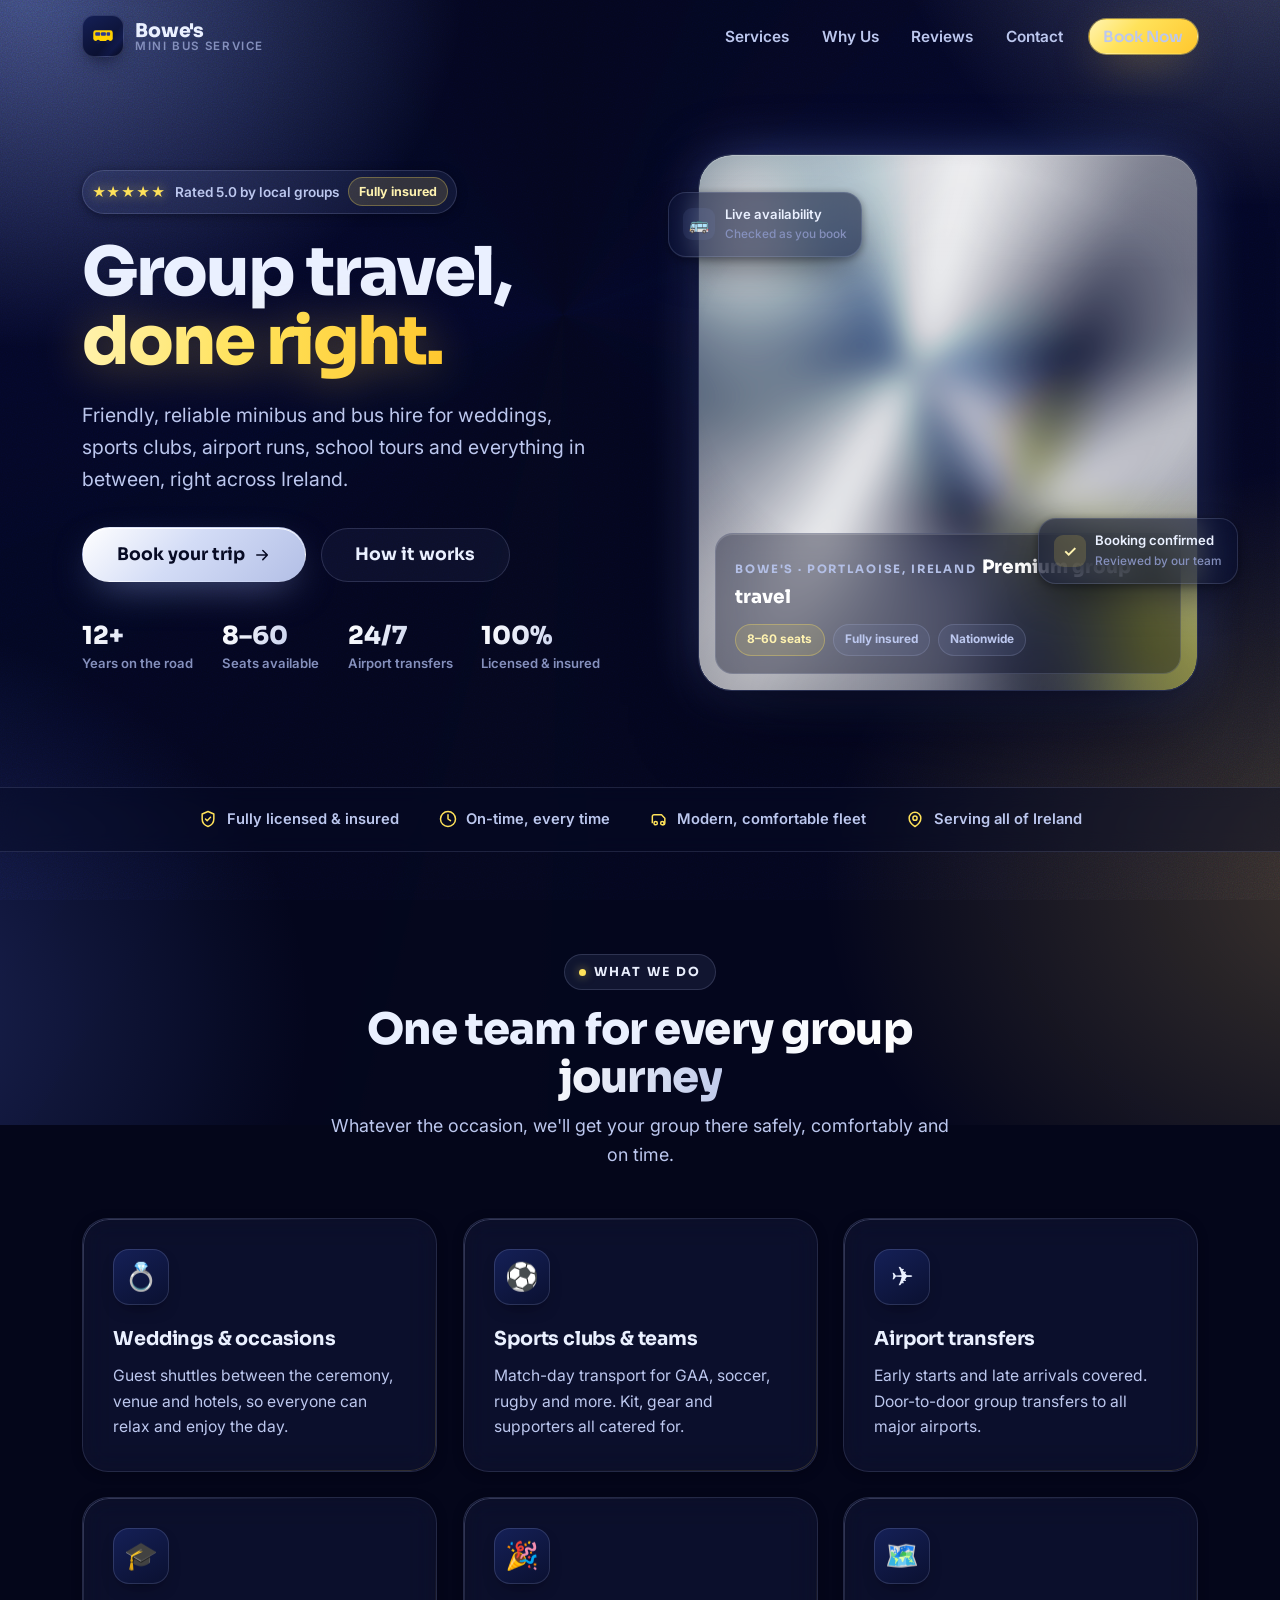
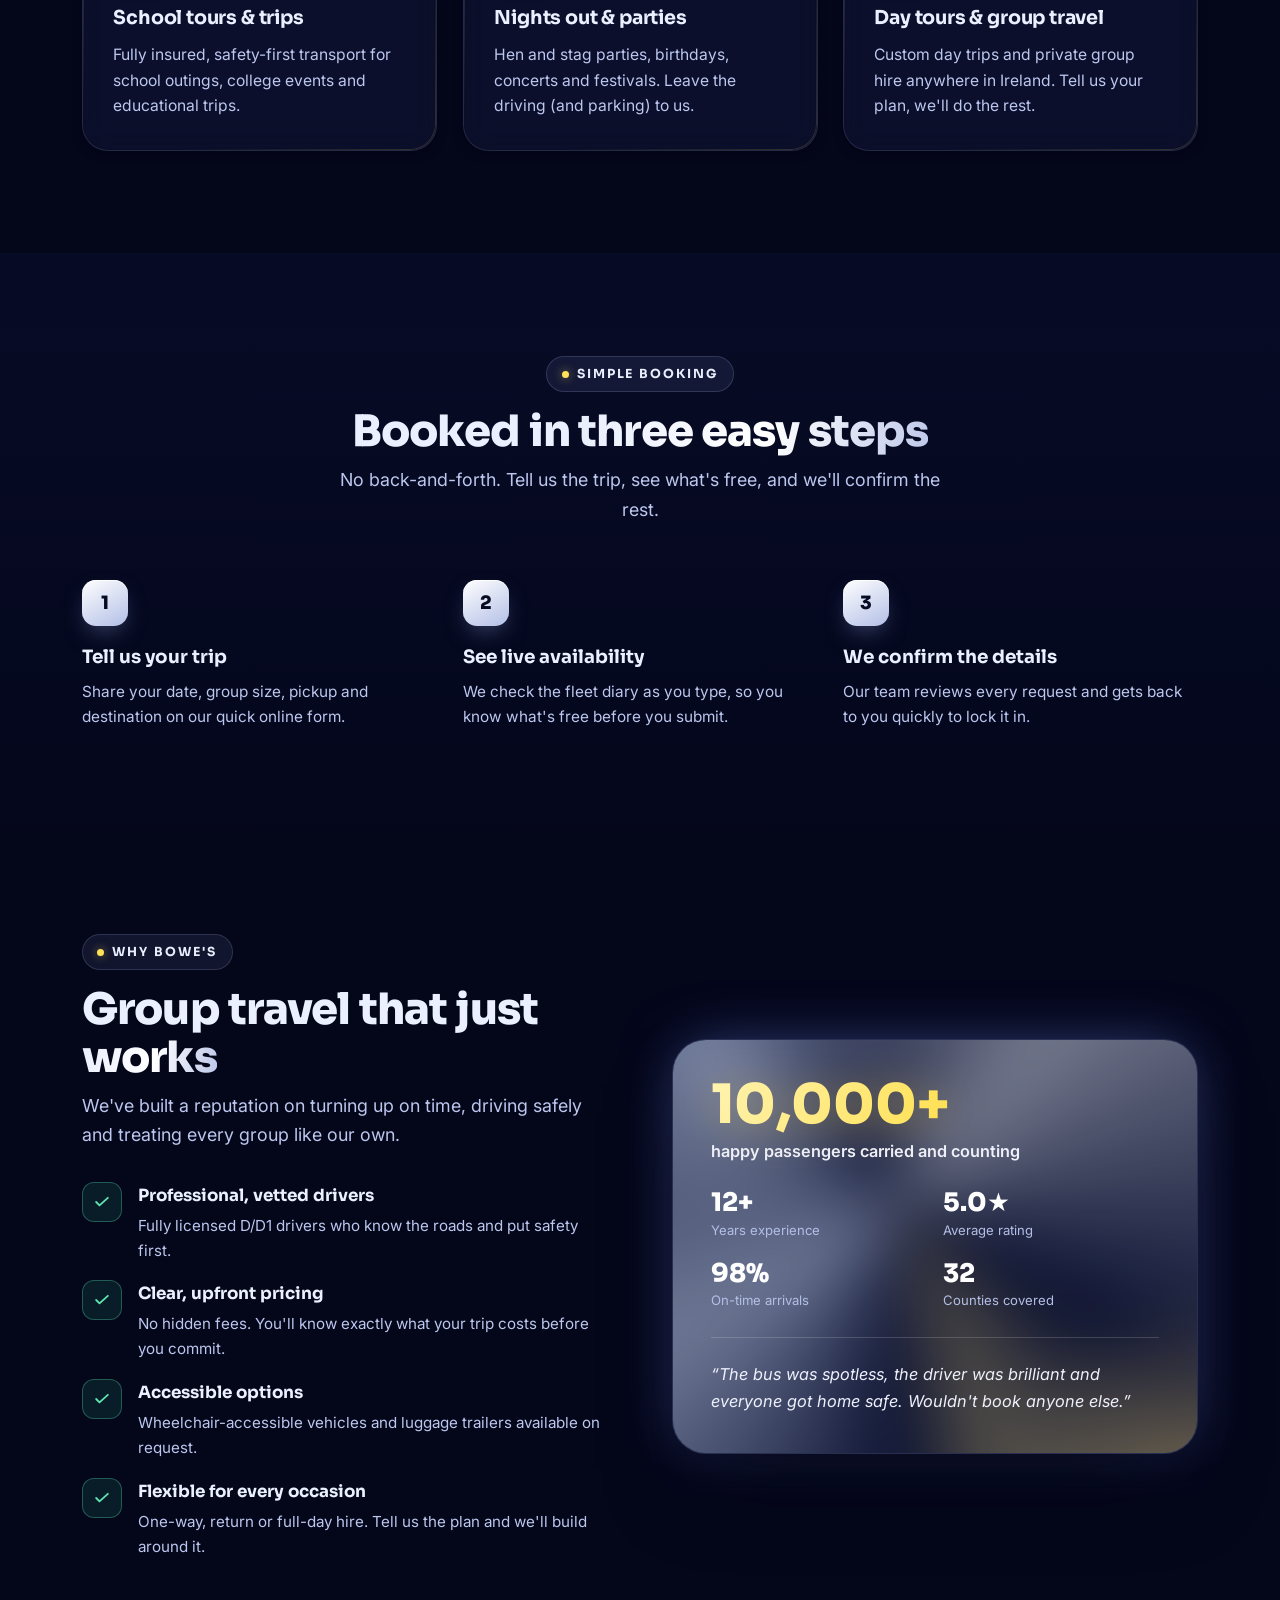
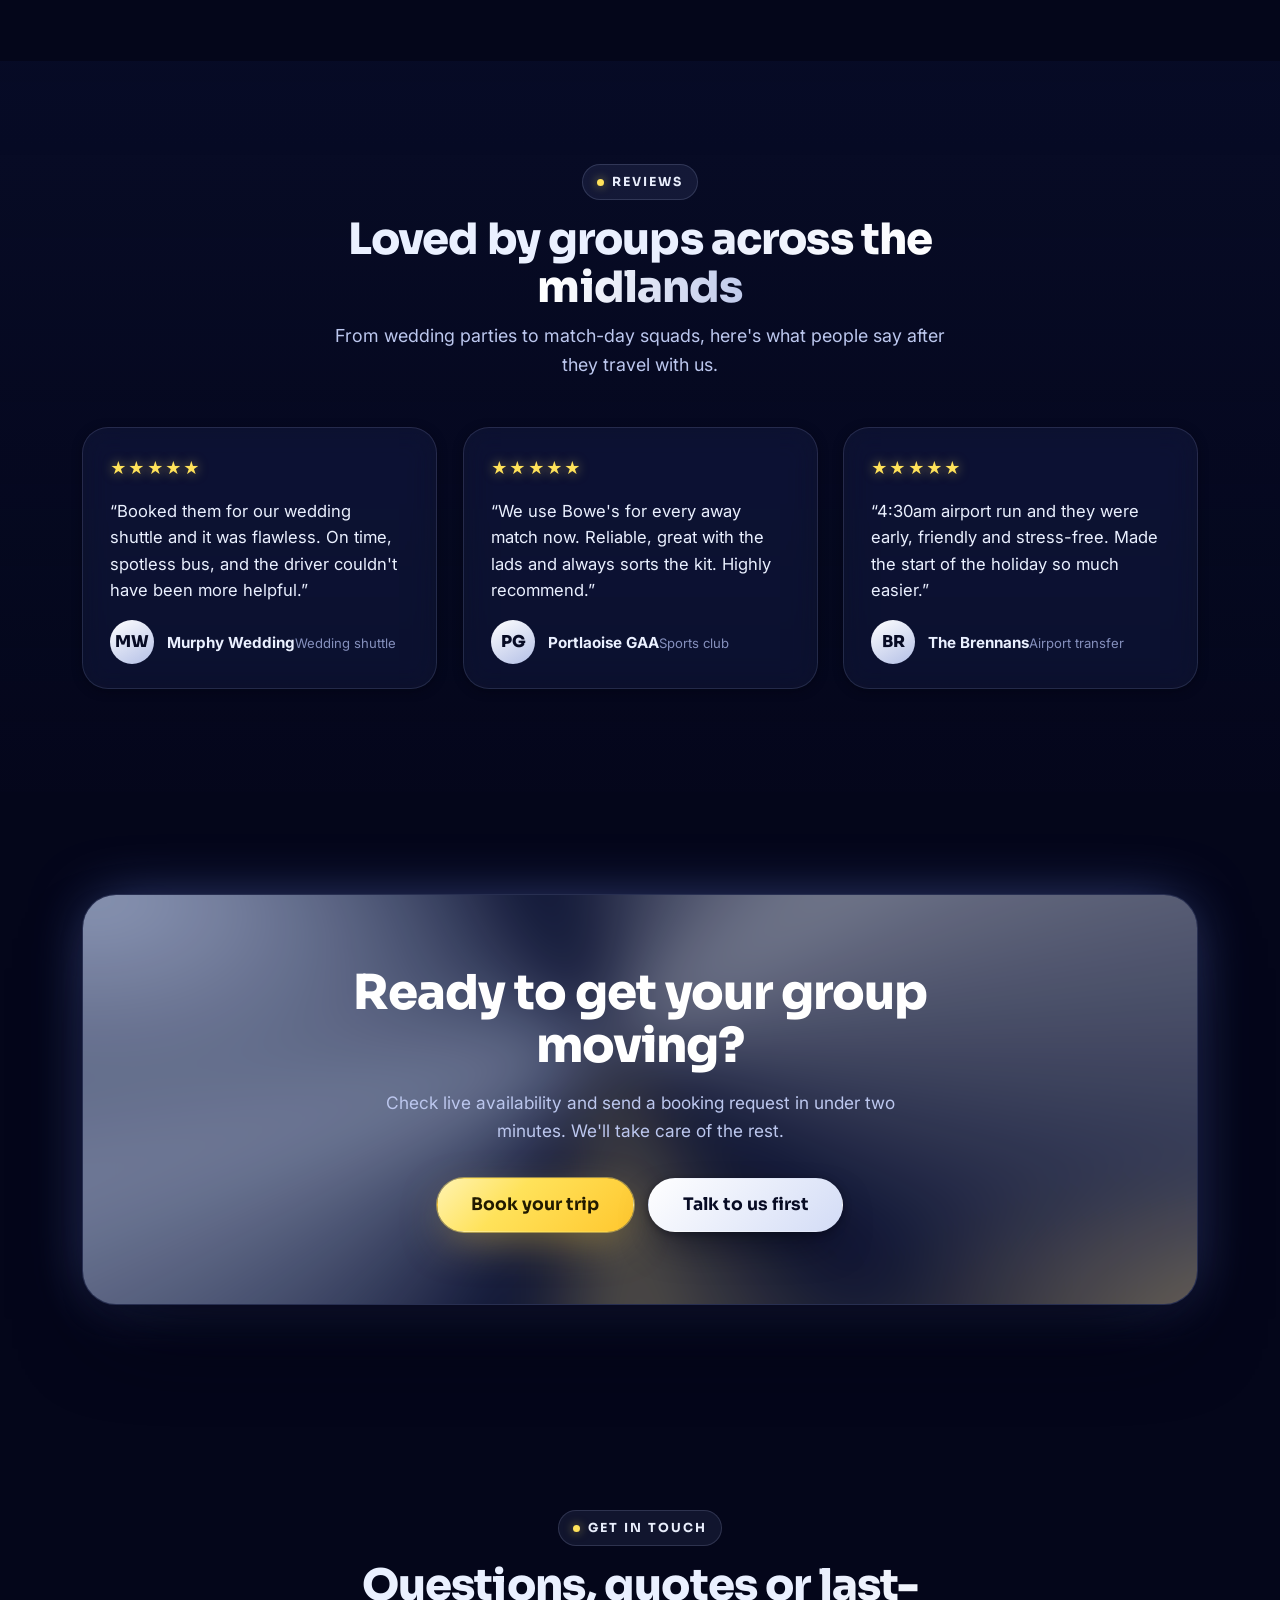
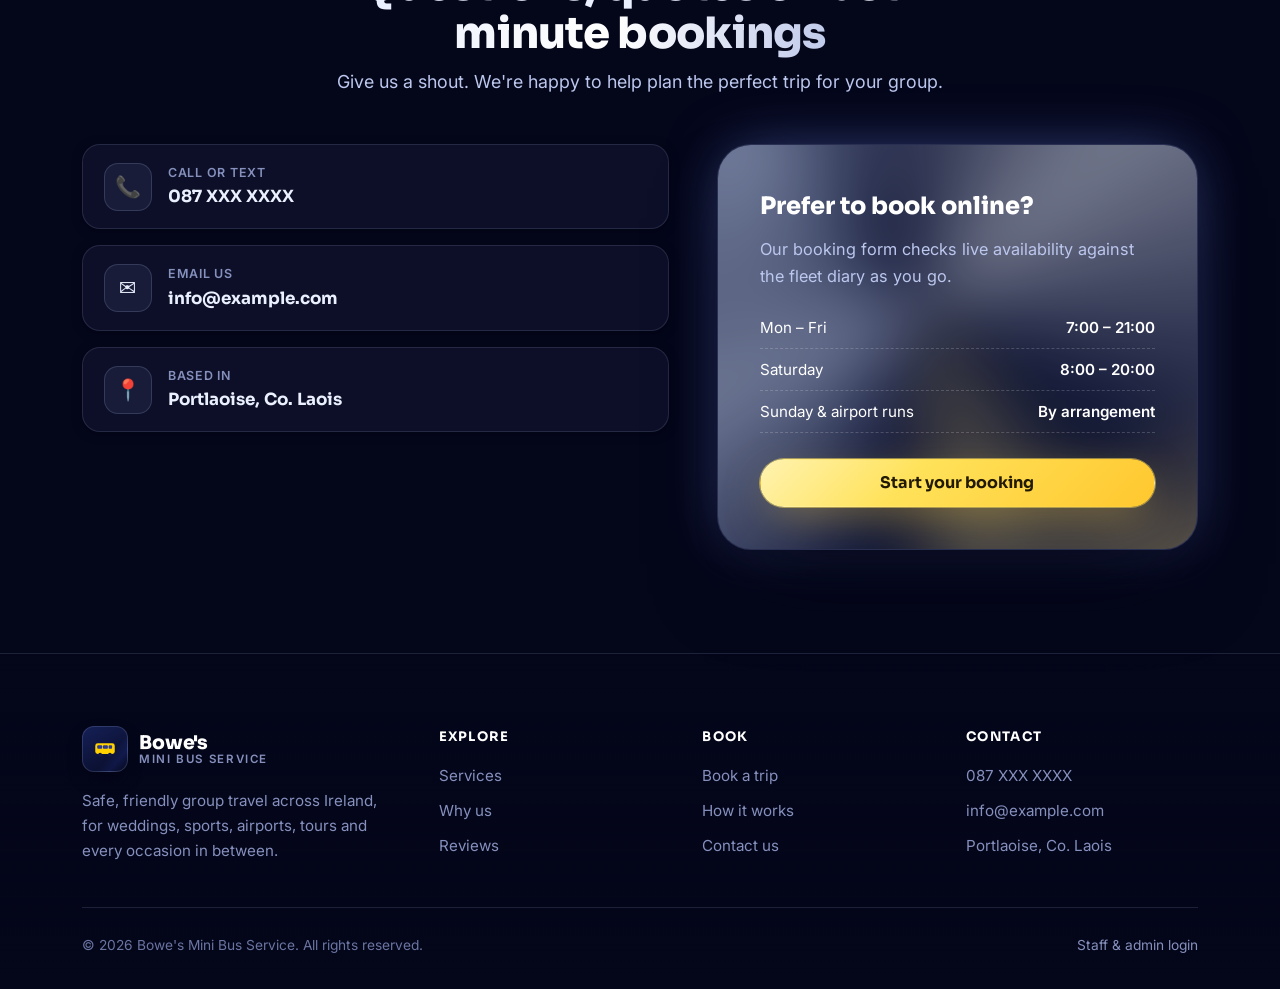
==== commit caacb99b: "Update booking form and site copy for Portlaoise base - Base the company in Portlaoise, Co. Laois th" ====
--- a/index.html
+++ b/index.html
@@ -3,14 +3,14 @@
 <head>
   <meta charset="UTF-8" />
   <meta name="viewport" content="width=device-width, initial-scale=1.0" />
-  <title>Bowe's Mini Bus Service — Minibus &amp; Bus Hire in Ireland</title>
+  <title>Bowe's Mini Bus Service | Minibus &amp; Bus Hire in Ireland</title>
   <link rel="icon" type="image/svg+xml" href="/favicon.svg" />
   <meta name="description" content="Friendly, reliable minibus and bus hire for weddings, sports clubs, airport runs, school tours and group travel across Ireland. Check live availability and book online in minutes." />
   <meta name="theme-color" content="#04061a" />
 
   <meta property="og:type" content="website" />
-  <meta property="og:title" content="Bowe's Mini Bus Service — Minibus &amp; Bus Hire" />
-  <meta property="og:description" content="Safe, comfortable group travel across Ireland. Weddings, sports, airports, tours and more — book online today." />
+  <meta property="og:title" content="Bowe's Mini Bus Service | Minibus &amp; Bus Hire" />
+  <meta property="og:description" content="Safe, comfortable group travel across Ireland. Weddings, sports, airports, tours and more. Book online today." />
 
   <!-- Fonts -->
   <link rel="preconnect" href="https://fonts.googleapis.com" />
@@ -28,7 +28,7 @@
   <!-- ================= HEADER ================= -->
   <header class="site-header" id="site-header">
     <div class="container">
-      <a class="brand" href="/" aria-label="Bowe's Mini Bus Service — home">
+      <a class="brand" href="/" aria-label="Bowe's Mini Bus Service, home">
         <span class="brand-mark" aria-hidden="true">
           <svg viewBox="0 0 32 32" fill="none">
             <rect x="4" y="9" width="24" height="13" rx="3" fill="#ffd100"/>
@@ -71,10 +71,10 @@
             <span>Rated 5.0 by local groups</span>
             <span class="pill">Fully insured</span>
           </span>
-          <h1>Travel together,<br /><span class="hl">arrive happy.</span></h1>
+          <h1>Group travel,<br /><span class="hl">done right.</span></h1>
           <p class="lead">
             Friendly, reliable minibus and bus hire for weddings, sports clubs,
-            airport runs, school tours and everything in between — right across Ireland.
+            airport runs, school tours and everything in between, right across Ireland.
           </p>
           <div class="hero-actions">
             <a class="btn btn-primary btn-lg" href="/booking.html">
@@ -98,7 +98,7 @@
             <div class="metal-swirl" aria-hidden="true"></div>
             <div class="metal-sheen" aria-hidden="true"></div>
             <div class="panel-glass">
-              <span class="pg-label">Bowe's · est. Ireland</span>
+              <span class="pg-label">Bowe's · Portlaoise, Ireland</span>
               <span class="pg-title">Premium group travel</span>
               <div class="pg-row">
                 <span class="pg-tag gold">8–60 seats</span>
@@ -143,7 +143,7 @@
           <article class="card hoverable" data-reveal>
             <div class="card-icon">💍</div>
             <h3>Weddings &amp; occasions</h3>
-            <p>Guest shuttles between the ceremony, venue and hotels — so everyone can relax and enjoy the day.</p>
+            <p>Guest shuttles between the ceremony, venue and hotels, so everyone can relax and enjoy the day.</p>
           </article>
           <article class="card hoverable" data-reveal style="--reveal-delay:80ms">
             <div class="card-icon">⚽</div>
@@ -163,7 +163,7 @@
           <article class="card hoverable" data-reveal style="--reveal-delay:80ms">
             <div class="card-icon">🎉</div>
             <h3>Nights out &amp; parties</h3>
-            <p>Hen and stag parties, birthdays, concerts and festivals — leave the driving (and parking) to us.</p>
+            <p>Hen and stag parties, birthdays, concerts and festivals. Leave the driving (and parking) to us.</p>
           </article>
           <article class="card hoverable" data-reveal style="--reveal-delay:160ms">
             <div class="card-icon">🗺️</div>
@@ -226,7 +226,7 @@
               </div>
               <div class="feature-item">
                 <span class="check"><svg viewBox="0 0 24 24" fill="none"><path d="M5 12l4 4L19 7" stroke="currentColor" stroke-width="2.2" stroke-linecap="round" stroke-linejoin="round"/></svg></span>
-                <div><h3>Flexible for every occasion</h3><p>One-way, return or full-day hire — tell us the plan and we'll build around it.</p></div>
+                <div><h3>Flexible for every occasion</h3><p>One-way, return or full-day hire. Tell us the plan and we'll build around it.</p></div>
               </div>
             </div>
           </div>
@@ -253,7 +253,7 @@
       <div class="container">
         <div class="section-head center" data-reveal>
           <span class="eyebrow"><span class="dot"></span> Reviews</span>
-          <h2 class="section-title">Loved by groups <span class="hl">across the county</span></h2>
+          <h2 class="section-title">Loved by groups <span class="hl">across the midlands</span></h2>
           <p class="section-sub">From wedding parties to match-day squads, here's what people say after they travel with us.</p>
         </div>
         <div class="grid grid-3">
@@ -269,8 +269,8 @@
             <div class="stars" aria-label="5 out of 5 stars">★★★★★</div>
             <blockquote>“We use Bowe's for every away match now. Reliable, great with the lads and always sorts the kit. Highly recommend.”</blockquote>
             <figcaption class="who">
-              <span class="avatar" aria-hidden="true">SC</span>
-              <span><span class="name">St. Canice's GAA</span><span class="role">Sports club</span></span>
+              <span class="avatar" aria-hidden="true">PG</span>
+              <span><span class="name">Portlaoise GAA</span><span class="role">Sports club</span></span>
             </figcaption>
           </figure>
           <figure class="testi-card" data-reveal style="--reveal-delay:160ms">
@@ -305,7 +305,7 @@
         <div class="section-head center" data-reveal>
           <span class="eyebrow"><span class="dot"></span> Get in touch</span>
           <h2 class="section-title">Questions, quotes or <span class="hl">last-minute bookings</span></h2>
-          <p class="section-sub">Give us a shout — we're happy to help plan the perfect trip for your group.</p>
+          <p class="section-sub">Give us a shout. We're happy to help plan the perfect trip for your group.</p>
         </div>
 
         <div class="contact-grid">
@@ -320,7 +320,7 @@
             </a>
             <div class="contact-row">
               <span class="ico">📍</span>
-              <span><small>Based in</small><span class="val">Your Town, Ireland</span></span>
+              <span><small>Based in</small><span class="val">Portlaoise, Co. Laois</span></span>
             </div>
           </div>
 
@@ -345,7 +345,7 @@
     <div class="container">
       <div class="footer-top">
         <div class="footer-brand">
-          <a class="brand" href="/" aria-label="Bowe's Mini Bus Service — home">
+          <a class="brand" href="/" aria-label="Bowe's Mini Bus Service, home">
             <span class="brand-mark" aria-hidden="true">
               <svg viewBox="0 0 32 32" fill="none">
                 <rect x="4" y="9" width="24" height="13" rx="3" fill="#ffd100"/>
@@ -361,7 +361,7 @@
               <span class="brand-sub">Mini Bus Service</span>
             </span>
           </a>
-          <p>Safe, friendly group travel across Ireland — for weddings, sports, airports, tours and every occasion in between.</p>
+          <p>Safe, friendly group travel across Ireland, for weddings, sports, airports, tours and every occasion in between.</p>
         </div>
 
         <div class="footer-col">
@@ -380,7 +380,7 @@
           <h4>Contact</h4>
           <a href="tel:087XXXXXXX">087 XXX XXXX</a>
           <a href="mailto:info@example.com">info@example.com</a>
-          <p>Your Town, Ireland</p>
+          <p>Portlaoise, Co. Laois</p>
         </div>
       </div>
 
--- a/assets/css/styles.css
+++ b/assets/css/styles.css
@@ -1,6 +1,6 @@
 /* =========================================================
-   Bowe's Mini Bus Service — public site design system
-   Style: "Liquid Navy" — a deep navy canvas with embedded
+   Bowe's Mini Bus Service - public site design system
+   Style: "Liquid Navy" - a deep navy canvas with embedded
    silver metallic shimmer swirls, glassmorphism and a
    luminous, futuristic electric-gold accent.
      navy   #0A1030   ·   silver foil   ·   gold #FFE25A
@@ -61,7 +61,7 @@
   --bad:     #ff8f8f;
   --bad-bg:  rgba(255, 90, 90, .12);
 
-  /* shadows — deep, with glow */
+  /* shadows - deep, with glow */
   --shadow-sm:  0 2px 10px rgba(2, 4, 16, .5);
   --shadow-md:  0 18px 40px -14px rgba(2, 4, 16, .7), 0 2px 8px rgba(2, 4, 16, .4);
   --shadow-lg:  0 44px 90px -30px rgba(2, 4, 16, .85), 0 12px 30px -14px rgba(2, 4, 16, .6);
@@ -195,7 +195,7 @@
 
 /* ---------- shared metallic / glass helpers ---------- */
 
-/* embedded silver-foil swirl — reusable surface texture.
+/* embedded silver-foil swirl - reusable surface texture.
    Two counter-rotating conic layers give marbled "swirl" bands;
    navy shows through the gaps so the silver reads as foil on blue. */
 .metal-swirl {
@@ -243,7 +243,7 @@
   0%   { transform: rotate(360deg) scale(1.1); }
   100% { transform: rotate(0deg)   scale(1.1); }
 }
-/* moving specular highlight — the "shimmer" sweeping across foil */
+/* moving specular highlight - the "shimmer" sweeping across foil */
 .metal-sheen {
   position: absolute;
   inset: 0;
@@ -363,7 +363,7 @@
 .btn:hover { transform: translateY(-2px); }
 .btn:active { transform: translateY(0); }
 
-/* gold — the primary futuristic accent, with metallic sheen sweep */
+/* gold - the primary futuristic accent, with metallic sheen sweep */
 .btn-accent {
   --btn-fg: #211a00;
   background: linear-gradient(135deg, var(--gold-hi) 0%, var(--gold) 38%, var(--gold-deep) 100%);
@@ -380,7 +380,7 @@
 .btn-accent:hover::after { background-position: -40% 0; }
 .btn-accent:hover { box-shadow: 0 0 0 1px rgba(255,226,90,.7), 0 20px 54px -10px rgba(255,210,70,.65); }
 
-/* primary — cool platinum glass */
+/* primary - cool platinum glass */
 .btn-primary {
   --btn-fg: var(--nav-900);
   background: linear-gradient(135deg, #ffffff 0%, var(--silver-200) 45%, var(--silver-300) 100%);
@@ -608,7 +608,7 @@
 }
 .hero-trust .t-label { font-size: .82rem; color: var(--muted); font-weight: 600; margin-top: .25rem; }
 
-/* hero visual — the "phone-back" liquid-metal panel */
+/* hero visual - the "phone-back" liquid-metal panel */
 .hero-visual { position: relative; }
 .metal-panel {
   position: relative;
@@ -1033,6 +1033,39 @@
 .form-field input[type="time"] { color-scheme: dark; }
 .form-field textarea { resize: vertical; min-height: 90px; }
 .form-hint { font-size: .82rem; color: var(--muted); }
+
+/* quick-pick destination chips */
+.chip-row { display: flex; flex-wrap: wrap; align-items: center; gap: .5rem; margin-top: .55rem; }
+.chip-row-label { font-size: .82rem; color: var(--muted); }
+.chip-btn {
+  font: inherit; font-size: .85rem; font-weight: 600; cursor: pointer;
+  color: var(--text-2);
+  background: rgba(6, 10, 32, .55);
+  border: 1px solid var(--line);
+  border-radius: var(--r-pill);
+  padding: .32rem .85rem;
+  transition: border-color .2s var(--ease-out), color .2s var(--ease-out), background .2s var(--ease-out);
+}
+.chip-btn:hover { color: var(--text); border-color: var(--gold); }
+.chip-btn:focus-visible { outline: 2px solid var(--gold); outline-offset: 2px; }
+.chip-btn.is-active {
+  color: var(--nav-950);
+  background: var(--gold);
+  border-color: var(--gold);
+}
+
+/* inline checkbox field (e.g. return journey) */
+.check-field {
+  display: flex; flex-direction: row;
+  align-items: center; gap: .6rem;
+  cursor: pointer;
+  font-weight: 500 !important;
+}
+.check-field input[type="checkbox"] {
+  width: 1.15rem; height: 1.15rem; flex: 0 0 auto;
+  accent-color: var(--gold);
+  cursor: pointer;
+}
 
 .form-actions { margin-top: 1.6rem; display: flex; flex-direction: column; gap: .8rem; }
 .form-hint.center { text-align: center; margin-top: .9rem; }
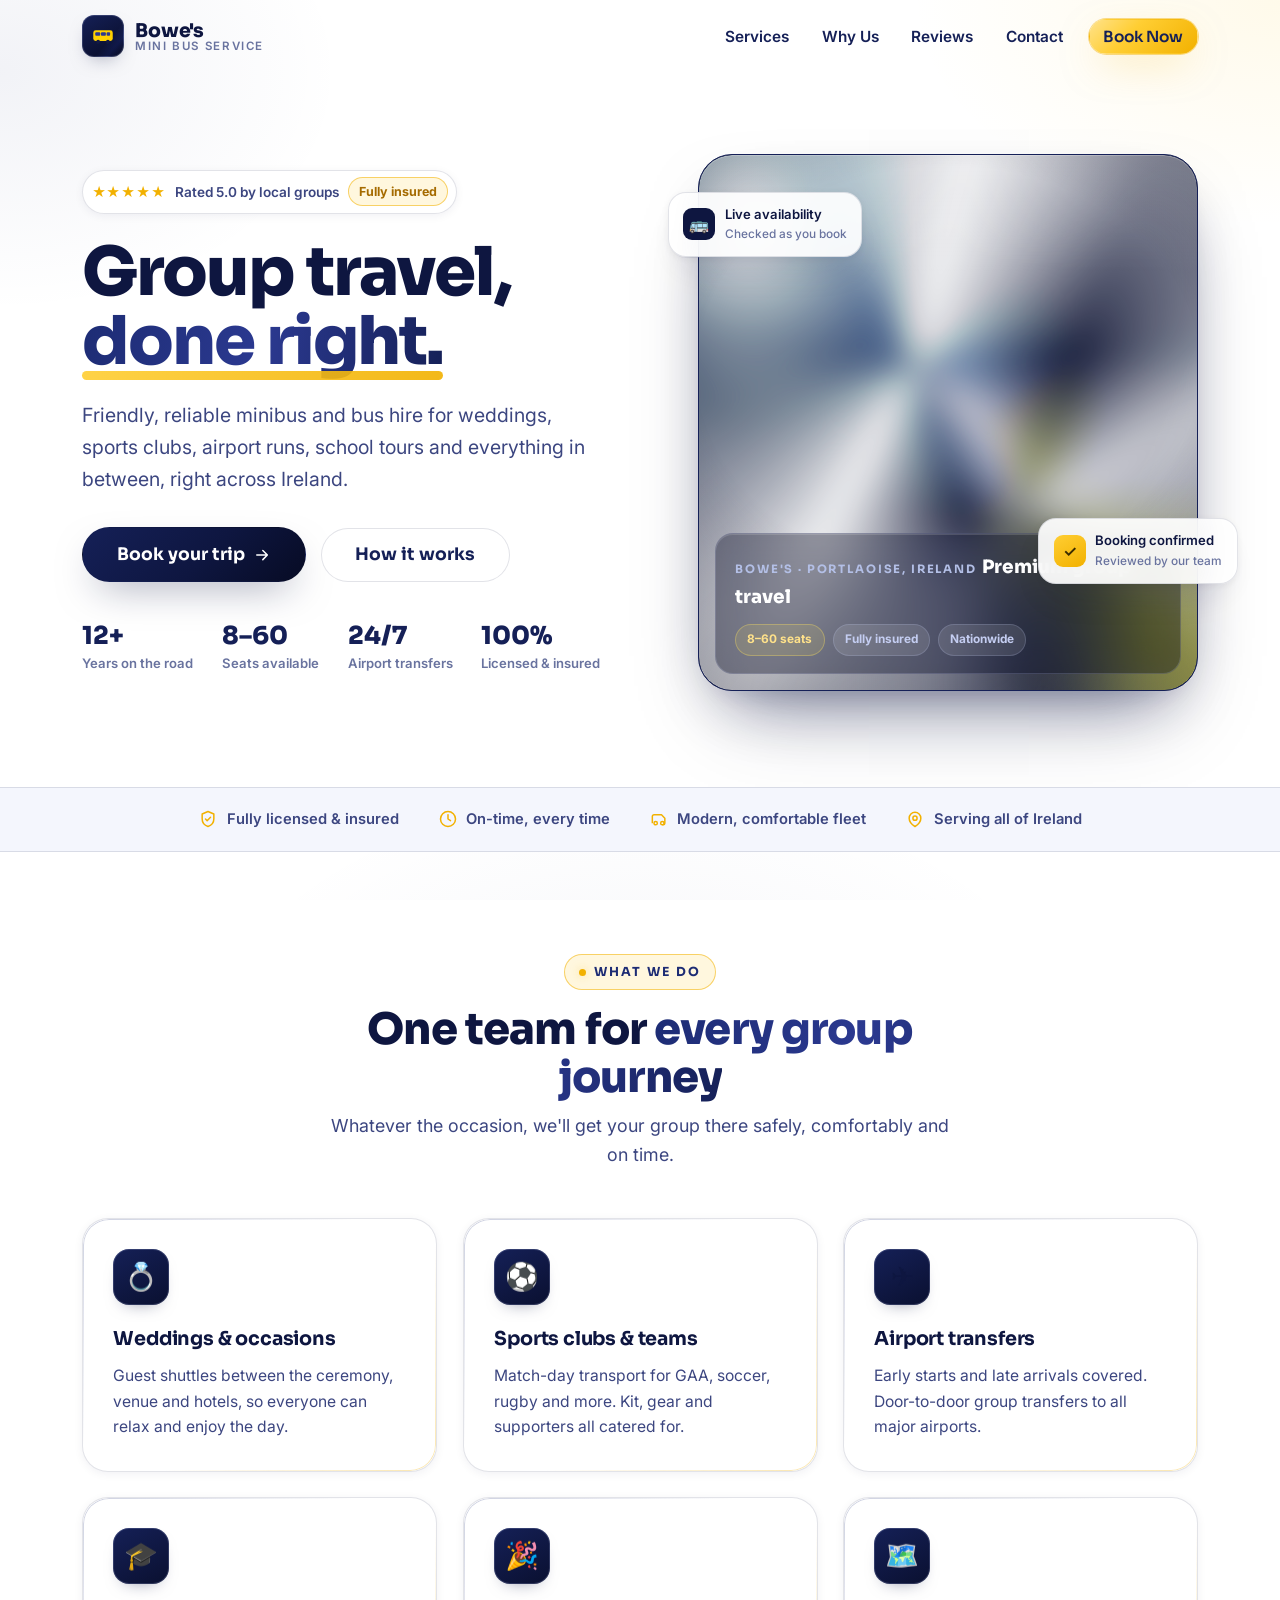
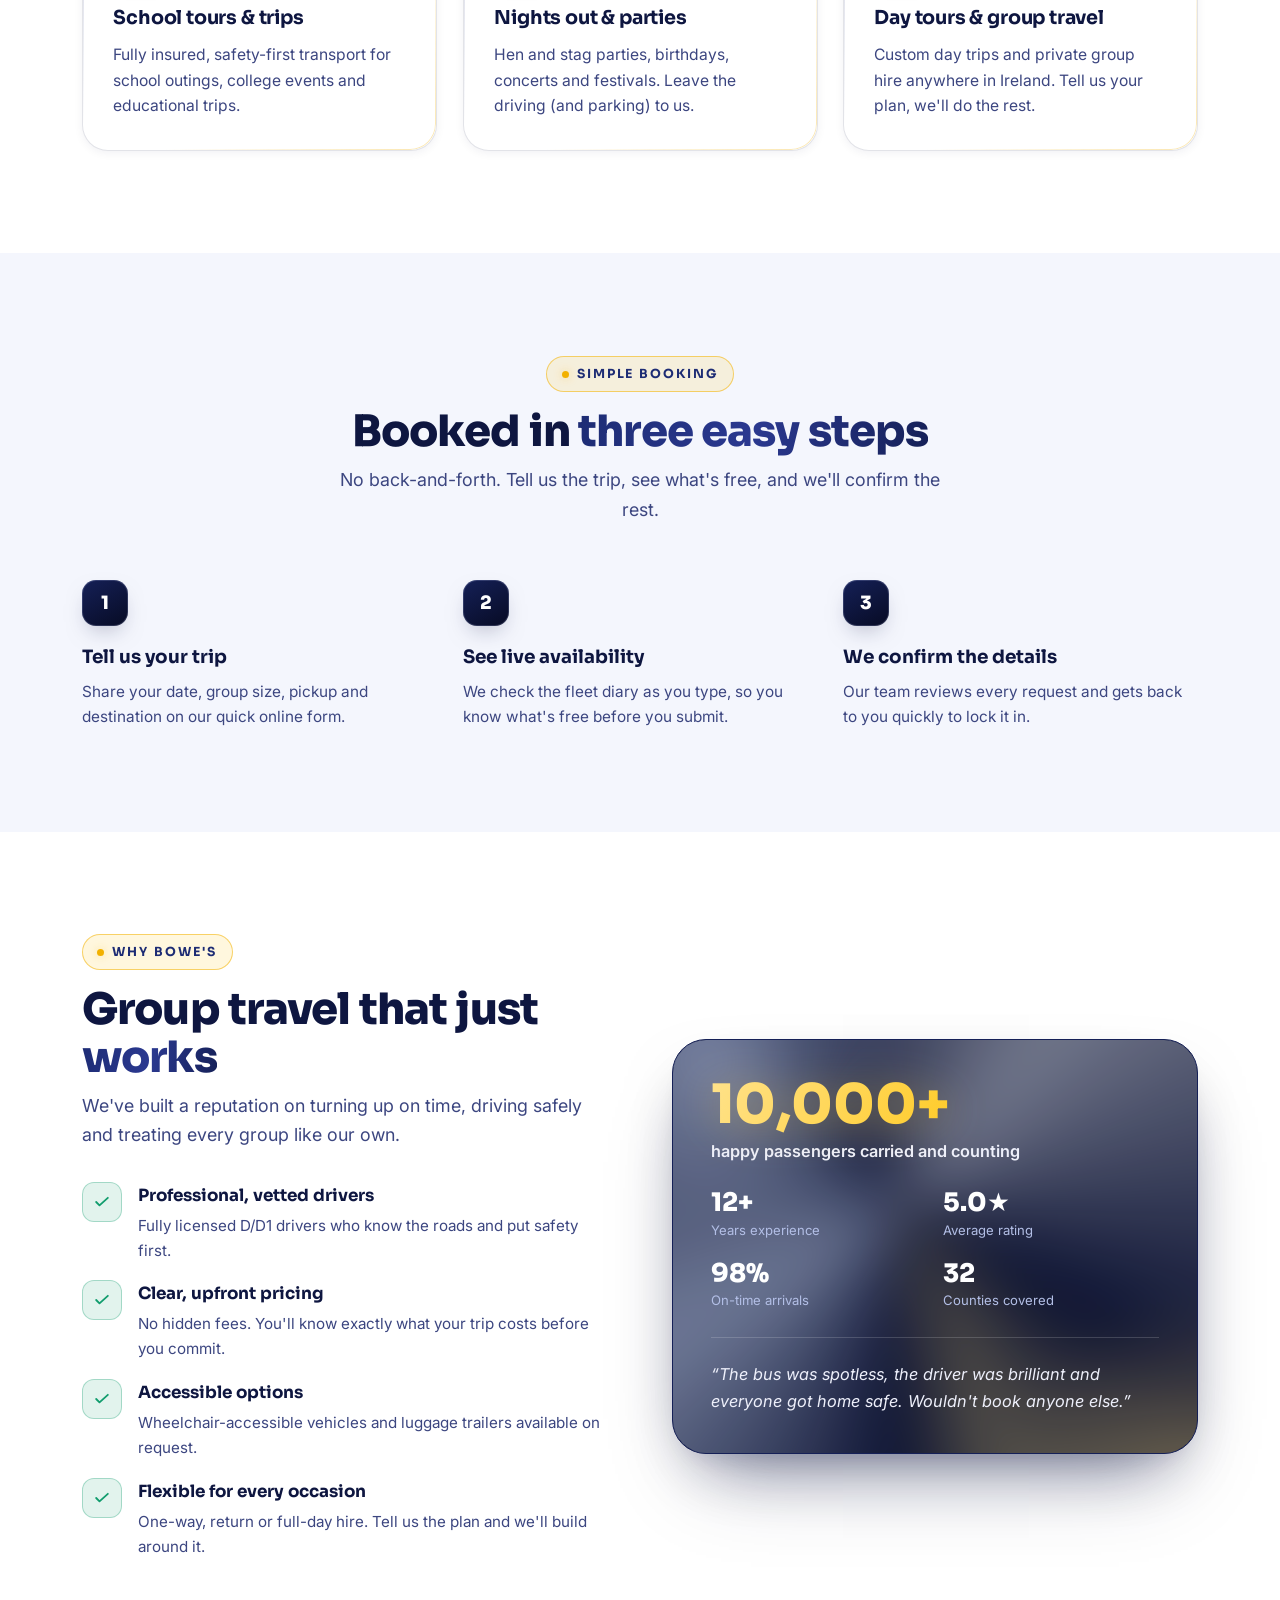
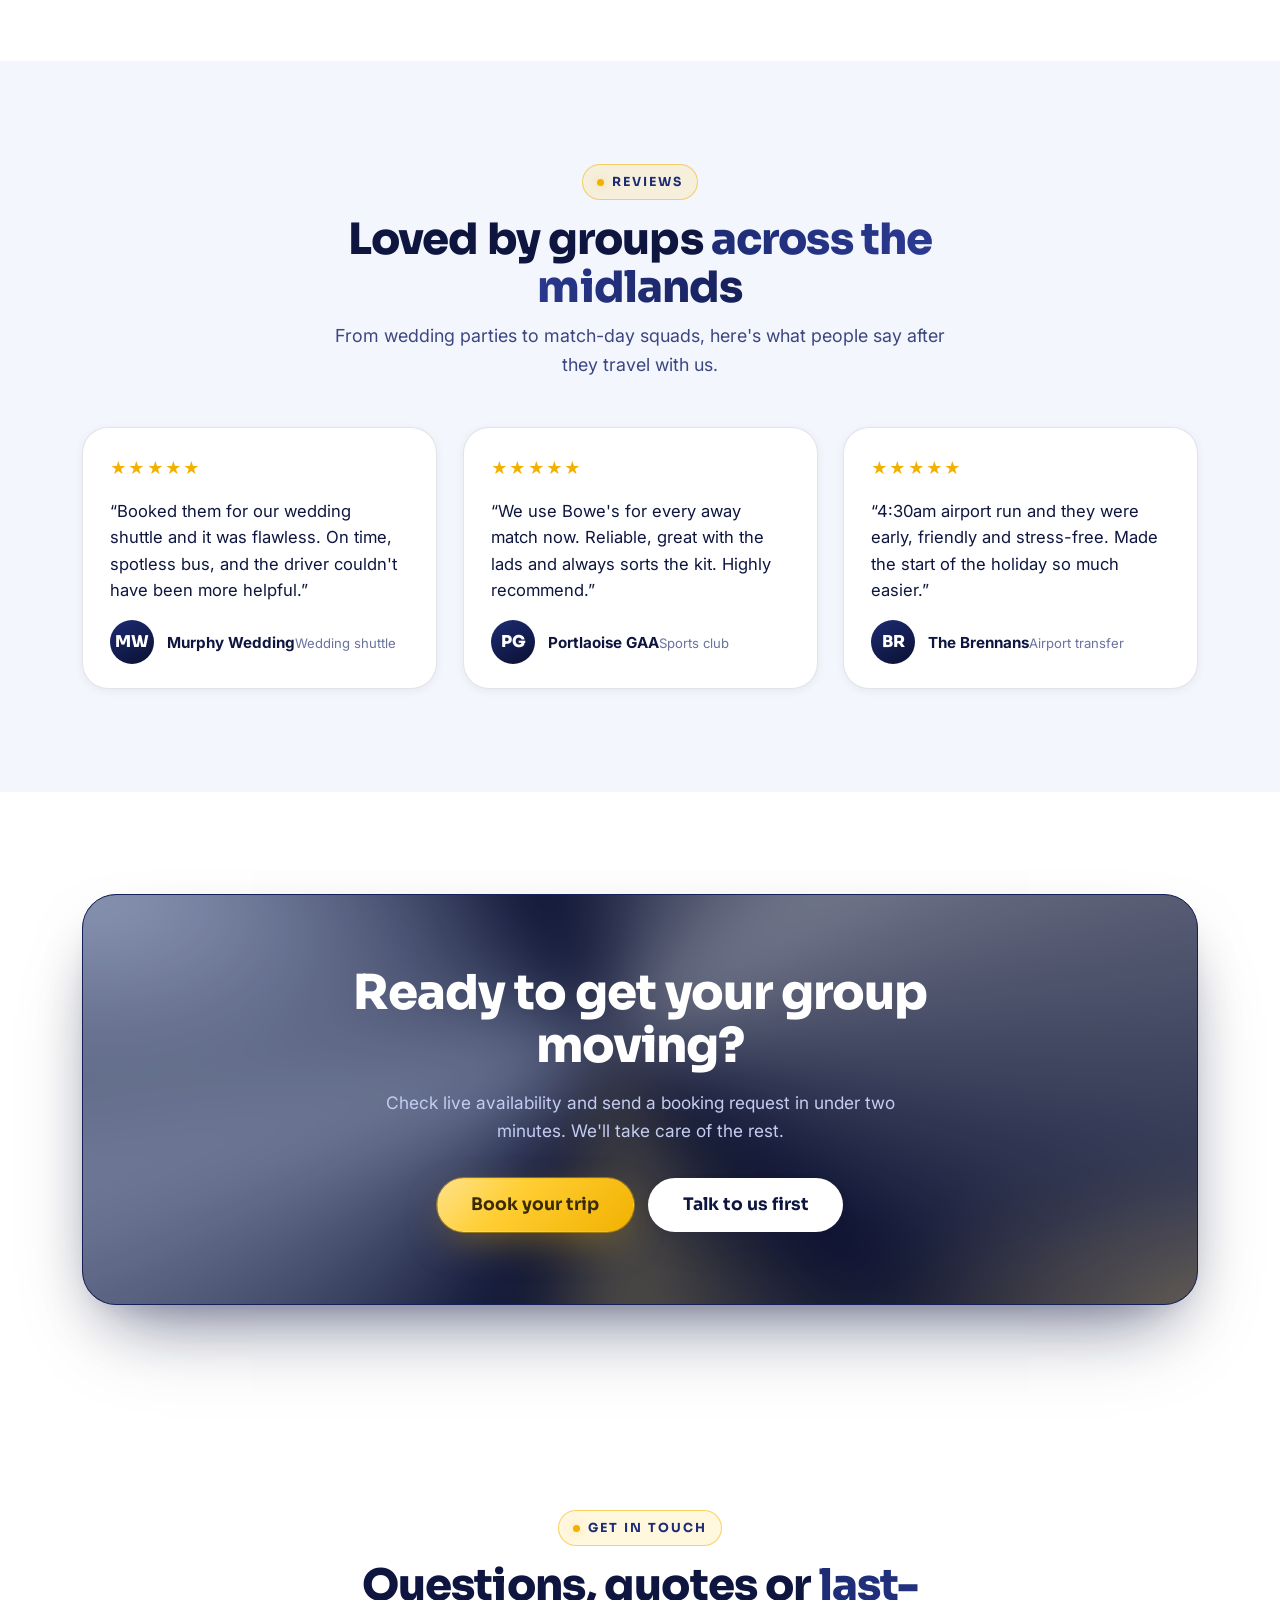
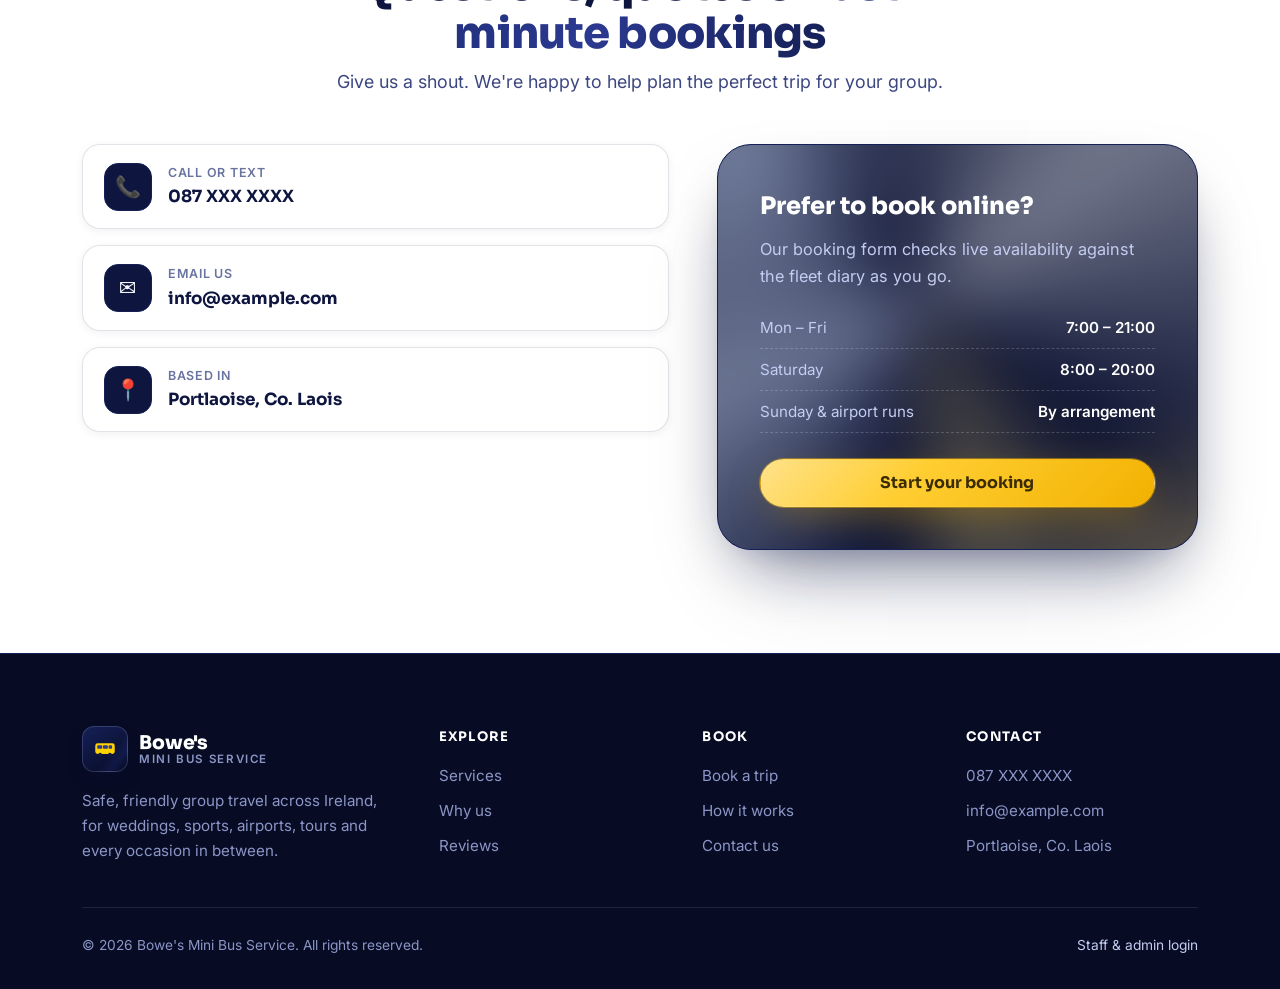
==== commit fedd5e3c: "Recolor public site to a white-dominant scheme with navy & gold accents Invert the previous dark 'Li" ====
--- a/index.html
+++ b/index.html
@@ -6,7 +6,7 @@
   <title>Bowe's Mini Bus Service | Minibus &amp; Bus Hire in Ireland</title>
   <link rel="icon" type="image/svg+xml" href="/favicon.svg" />
   <meta name="description" content="Friendly, reliable minibus and bus hire for weddings, sports clubs, airport runs, school tours and group travel across Ireland. Check live availability and book online in minutes." />
-  <meta name="theme-color" content="#04061a" />
+  <meta name="theme-color" content="#ffffff" />
 
   <meta property="og:type" content="website" />
   <meta property="og:title" content="Bowe's Mini Bus Service | Minibus &amp; Bus Hire" />
--- a/assets/css/styles.css
+++ b/assets/css/styles.css
@@ -1,23 +1,47 @@
 /* =========================================================
    Bowe's Mini Bus Service - public site design system
-   Style: "Liquid Navy" - a deep navy canvas with embedded
-   silver metallic shimmer swirls, glassmorphism and a
-   luminous, futuristic electric-gold accent.
-     navy   #0A1030   ·   silver foil   ·   gold #FFE25A
+   Style: "Bright Ivory" - a predominantly white, airy canvas
+   where deep navy and warm gold act as accents only, on
+   surrounds (borders, frames, showcase panels, footer) and
+   on navigation.
+     white canvas   ·   navy #0e1640   ·   gold #ffce33
    ========================================================= */
 
 /* ---------- design tokens ---------- */
 
 :root {
-  /* navy canvas */
+  /* navy - surrounds, panels, footer, text */
   --nav-950: #04061a;
   --nav-900: #070b24;
   --nav-850: #0a1030;
   --nav-800: #0e1640;
   --nav-700: #152057;
   --nav-600: #1d2c74;
-
-  /* silver / platinum foil */
+  --nav-500: #2b3990;
+
+  /* light canvas surfaces */
+  --bg:       #ffffff;
+  --bg-soft:  #f4f6fd;
+  --bg-2:     #eef1fb;
+  --surface:  #ffffff;
+  --surface-2:#f8fafe;
+
+  /* warm gold accent */
+  --gold:      #ffce33;
+  --gold-hi:   #ffe28a;
+  --gold-deep: #f2b100;
+  --gold-ink:  #3a2c00;               /* text on gold fills */
+  --gold-soft: rgba(255, 206, 51, .16);
+  --gold-brd:  rgba(242, 177, 0, .55);
+  --gold-glow: rgba(242, 177, 0, .40);
+
+  /* legacy-name aliases kept in sync so brand hooks still resolve */
+  --brand:      #1d2c74;
+  --brand-300:  #2b3990;
+  --accent:     #ffce33;
+  --accent-600: #f2b100;
+
+  /* platinum/silver (kept for subtle metallic touches on navy) */
   --silver-050: #f6f8ff;
   --silver-100: #e9eefc;
   --silver-200: #d3dcf6;
@@ -25,48 +49,47 @@
   --silver-400: #8b98c8;
   --silver-500: #6a77a8;
 
-  /* futuristic electric gold */
-  --gold:       #ffe25a;
-  --gold-hi:    #fff3b0;
-  --gold-deep:  #ffc72e;
-  --gold-glow:  rgba(255, 226, 90, .55);
-
-  /* legacy-name aliases kept in sync so brand hooks still resolve */
-  --brand:      #4a5cc4;
-  --brand-300:  #8b98c8;
-  --accent:     #ffe25a;
-  --accent-600: #ffd23f;
-
-  /* text on dark */
-  --text:    #eaf0ff;
-  --text-2:  #bcc7ee;
-  --muted:   #8590bd;
-  --muted-2: #6a75a2;
-
-  /* hairlines / glass */
-  --line:      rgba(180, 196, 246, .14);
-  --line-soft: rgba(180, 196, 246, .08);
-  --glass:      rgba(126, 142, 208, .07);
-  --glass-2:    rgba(126, 142, 208, .11);
-  --glass-hi:   rgba(255, 255, 255, .06);
-  --glass-brd:  rgba(198, 212, 255, .16);
+  /* text on light canvas */
+  --text:    #0e1640;
+  --text-2:  #3c4680;
+  --muted:   #69739f;
+  --muted-2: #99a1c5;
+
+  /* text on navy surrounds */
+  --on:       #eef1ff;
+  --on-2:     #c4cdf1;
+  --on-muted: #8b96c6;
+
+  /* hairlines / glass on light */
+  --line:      rgba(16, 24, 64, .12);
+  --line-soft: rgba(16, 24, 64, .06);
+  --glass:      #ffffff;
+  --glass-2:    #f4f6fd;
+  --glass-hi:   rgba(255, 255, 255, .7);
+  --glass-brd:  rgba(16, 24, 64, .12);
+
+  /* glass tokens for use *inside* navy panels */
+  --pline:    rgba(198, 212, 255, .16);
+  --pglass:   rgba(255, 255, 255, .06);
+  --pglass-2: rgba(255, 255, 255, .11);
+  --pglass-brd: rgba(198, 212, 255, .18);
 
   /* feedback */
-  --good:    #5fe3b0;
-  --good-bg: rgba(46, 196, 141, .12);
-  --good-brd:rgba(95, 227, 176, .32);
-  --warn:    #ffd98a;
-  --warn-bg: rgba(255, 197, 74, .12);
-  --warn-brd:rgba(255, 210, 120, .3);
-  --bad:     #ff8f8f;
-  --bad-bg:  rgba(255, 90, 90, .12);
-
-  /* shadows - deep, with glow */
-  --shadow-sm:  0 2px 10px rgba(2, 4, 16, .5);
-  --shadow-md:  0 18px 40px -14px rgba(2, 4, 16, .7), 0 2px 8px rgba(2, 4, 16, .4);
-  --shadow-lg:  0 44px 90px -30px rgba(2, 4, 16, .85), 0 12px 30px -14px rgba(2, 4, 16, .6);
-  --glow-gold:  0 0 0 1px rgba(255, 226, 90, .5), 0 14px 44px -10px rgba(255, 210, 70, .5);
-  --glow-cool:  0 0 60px -12px rgba(120, 150, 255, .55);
+  --good:    #129d6e;
+  --good-bg: rgba(18, 157, 110, .12);
+  --good-brd:rgba(18, 157, 110, .3);
+  --warn:    #a56b00;
+  --warn-bg: rgba(255, 197, 74, .16);
+  --warn-brd:rgba(242, 177, 0, .4);
+  --bad:     #c0392b;
+  --bad-bg:  rgba(192, 57, 43, .1);
+
+  /* shadows - soft, navy-tinted for a light UI */
+  --shadow-sm:  0 2px 10px rgba(16, 24, 64, .06);
+  --shadow-md:  0 18px 40px -18px rgba(16, 24, 64, .22), 0 2px 8px rgba(16, 24, 64, .06);
+  --shadow-lg:  0 44px 90px -34px rgba(16, 24, 64, .3), 0 12px 30px -16px rgba(16, 24, 64, .14);
+  --glow-gold:  0 0 0 1px rgba(242, 177, 0, .45), 0 14px 40px -12px rgba(242, 177, 0, .5);
+  --glow-cool:  0 30px 70px -30px rgba(14, 22, 64, .55);
 
   /* radii */
   --r-sm:   12px;
@@ -101,7 +124,7 @@
 body {
   font-family: var(--font-body);
   color: var(--text);
-  background: var(--nav-950);
+  background: var(--bg);
   line-height: 1.65;
   font-size: 1.02rem;
   -webkit-font-smoothing: antialiased;
@@ -110,47 +133,20 @@
   position: relative;
 }
 
-/* ---------- global liquid-metal backdrop ----------
-   A fixed, slowly drifting mesh of silver + gold light embedded
-   in the navy. Blend modes let the silver read as foil sitting
-   on top of the blue rather than a flat gradient. */
+/* ---------- global light backdrop ----------
+   A fixed, near-white wash with the faintest navy + gold tint
+   in the corners, so the page reads as bright ivory rather than
+   flat white while keeping the accents to the edges. */
 body::before {
   content: "";
   position: fixed;
-  inset: -25%;
+  inset: 0;
   z-index: -2;
   background:
-    radial-gradient(38% 44% at 18% 16%, rgba(150, 172, 240, .40), transparent 60%),
-    radial-gradient(32% 40% at 82% 8%,  rgba(226, 234, 255, .26), transparent 60%),
-    radial-gradient(46% 50% at 88% 82%, rgba(255, 214, 92, .22),  transparent 62%),
-    radial-gradient(40% 48% at 8% 92%,  rgba(90, 110, 200, .30),  transparent 62%),
-    conic-gradient(from 210deg at 46% 40%,
-      rgba(140, 160, 230, 0) 0deg,
-      rgba(196, 210, 255, .34) 60deg,
-      rgba(60, 78, 150, 0) 150deg,
-      rgba(230, 238, 255, .30) 220deg,
-      rgba(70, 90, 165, 0) 300deg,
-      rgba(255, 224, 120, .16) 340deg,
-      rgba(140, 160, 230, 0) 360deg);
-  background-color: var(--nav-950);
-  background-blend-mode: screen, screen, screen, screen, overlay;
-  filter: saturate(115%);
-  animation: drift 34s var(--ease-out) infinite alternate;
-}
-/* fine metallic grain over the whole page */
-body::after {
-  content: "";
-  position: fixed;
-  inset: 0;
-  z-index: -1;
-  pointer-events: none;
-  opacity: .5;
-  mix-blend-mode: overlay;
-  background-image: url("data:image/svg+xml,%3Csvg xmlns='http://www.w3.org/2000/svg' width='160' height='160'%3E%3Cfilter id='n'%3E%3CfeTurbulence type='fractalNoise' baseFrequency='0.8' numOctaves='2' stitchTiles='stitch'/%3E%3C/filter%3E%3Crect width='100%25' height='100%25' filter='url(%23n)'/%3E%3C/svg%3E");
-}
-@keyframes drift {
-  0%   { transform: translate3d(-2%, -1%, 0) rotate(0deg)   scale(1.04); }
-  100% { transform: translate3d(2%, 1.5%, 0) rotate(6deg)   scale(1.12); }
+    radial-gradient(48% 42% at 100% 0%,  rgba(255, 206, 51, .10), transparent 60%),
+    radial-gradient(46% 46% at 0% 8%,    rgba(29, 44, 116, .06), transparent 58%),
+    radial-gradient(60% 55% at 50% 120%, rgba(29, 44, 116, .05), transparent 60%);
+  background-color: var(--bg);
 }
 
 img, svg { max-width: 100%; display: block; }
@@ -159,7 +155,7 @@
 
 [hidden] { display: none !important; }
 
-::selection { background: var(--gold); color: var(--nav-900); }
+::selection { background: var(--gold); color: var(--gold-ink); }
 
 /* ---------- accessibility ---------- */
 
@@ -168,19 +164,19 @@
   left: 1rem;
   top: -100px;
   z-index: 200;
-  background: var(--gold);
-  color: var(--nav-900);
+  background: var(--nav-800);
+  color: #fff;
   padding: .7rem 1.1rem;
   border-radius: var(--r-sm);
   font-weight: 700;
   text-decoration: none;
-  box-shadow: var(--glow-gold);
+  box-shadow: var(--shadow-md);
   transition: top .2s var(--ease);
 }
 .skip-link:focus { top: 1rem; }
 
 :where(a, button, input, select, textarea, [tabindex]):focus-visible {
-  outline: 2px solid var(--gold);
+  outline: 2px solid var(--gold-deep);
   outline-offset: 2px;
   border-radius: 6px;
 }
@@ -193,11 +189,9 @@
   white-space: nowrap; border: 0;
 }
 
-/* ---------- shared metallic / glass helpers ---------- */
-
-/* embedded silver-foil swirl - reusable surface texture.
-   Two counter-rotating conic layers give marbled "swirl" bands;
-   navy shows through the gaps so the silver reads as foil on blue. */
+/* ---------- shared metallic / glass helpers ----------
+   These decorate the navy showcase panels only, so navy still
+   shows through the gaps and the silver reads as foil on blue. */
 .metal-swirl {
   position: absolute;
   inset: -35%;
@@ -218,7 +212,6 @@
   animation: swirl 26s linear infinite;
   will-change: transform;
 }
-/* second, finer, counter-rotating swirl for depth / iridescence */
 .metal-swirl::after {
   content: "";
   position: absolute; inset: 0;
@@ -243,7 +236,6 @@
   0%   { transform: rotate(360deg) scale(1.1); }
   100% { transform: rotate(0deg)   scale(1.1); }
 }
-/* moving specular highlight - the "shimmer" sweeping across foil */
 .metal-sheen {
   position: absolute;
   inset: 0;
@@ -274,7 +266,7 @@
 .container.narrow { max-width: 900px; }
 
 .section { padding: clamp(3.5rem, 8vw, 6.5rem) 0; position: relative; }
-.section.soft { background: linear-gradient(180deg, rgba(10, 16, 48, .55), rgba(7, 11, 36, .2)); }
+.section.soft { background: var(--bg-soft); }
 .section.tight { padding-top: clamp(2rem, 5vw, 3rem); }
 
 .grid { display: grid; gap: clamp(1rem, 2.4vw, 1.6rem); }
@@ -292,17 +284,15 @@
   font-size: .78rem;
   letter-spacing: .16em;
   text-transform: uppercase;
-  color: var(--silver-100);
-  background: var(--glass-2);
-  border: 1px solid var(--glass-brd);
-  -webkit-backdrop-filter: blur(10px);
-  backdrop-filter: blur(10px);
+  color: var(--nav-600);
+  background: var(--gold-soft);
+  border: 1px solid var(--gold-brd);
   padding: .42rem .9rem;
   border-radius: var(--r-pill);
 }
 .eyebrow .dot {
   width: 7px; height: 7px; border-radius: 50%;
-  background: var(--gold);
+  background: var(--gold-deep);
   box-shadow: 0 0 10px var(--gold-glow);
 }
 
@@ -318,17 +308,14 @@
   color: var(--text);
   margin: 1rem 0 .6rem;
 }
-/* chrome-foil highlighted words */
+/* highlighted words - deep navy on white for strong contrast */
 .section-title .hl {
-  background: linear-gradient(100deg, var(--silver-100) 0%, #ffffff 25%, var(--silver-300) 50%, #ffffff 72%, var(--silver-200) 100%);
-  background-size: 220% auto;
+  background: linear-gradient(100deg, var(--nav-600) 0%, var(--nav-500) 50%, var(--nav-700) 100%);
   -webkit-background-clip: text;
   background-clip: text;
   -webkit-text-fill-color: transparent;
   color: transparent;
-  animation: chrome 6s linear infinite;
-}
-@keyframes chrome { to { background-position: 220% center; } }
+}
 .section-sub {
   color: var(--text-2);
   font-size: clamp(1rem, 1.4vw, 1.12rem);
@@ -337,7 +324,7 @@
 /* ---------- buttons ---------- */
 
 .btn {
-  --btn-bg: var(--glass-2);
+  --btn-bg: var(--surface);
   --btn-fg: var(--text);
   position: relative;
   display: inline-flex;
@@ -363,9 +350,9 @@
 .btn:hover { transform: translateY(-2px); }
 .btn:active { transform: translateY(0); }
 
-/* gold - the primary futuristic accent, with metallic sheen sweep */
+/* gold - the warm accent action, with metallic sheen sweep */
 .btn-accent {
-  --btn-fg: #211a00;
+  --btn-fg: var(--gold-ink);
   background: linear-gradient(135deg, var(--gold-hi) 0%, var(--gold) 38%, var(--gold-deep) 100%);
   box-shadow: var(--glow-gold);
 }
@@ -378,31 +365,31 @@
   transition: background-position .6s var(--ease);
 }
 .btn-accent:hover::after { background-position: -40% 0; }
-.btn-accent:hover { box-shadow: 0 0 0 1px rgba(255,226,90,.7), 0 20px 54px -10px rgba(255,210,70,.65); }
-
-/* primary - cool platinum glass */
+.btn-accent:hover { box-shadow: 0 0 0 1px rgba(242,177,0,.6), 0 20px 50px -12px rgba(242,177,0,.6); }
+
+/* primary - solid navy, the confident dark action on white */
 .btn-primary {
-  --btn-fg: var(--nav-900);
-  background: linear-gradient(135deg, #ffffff 0%, var(--silver-200) 45%, var(--silver-300) 100%);
-  box-shadow: 0 14px 40px -14px rgba(150, 172, 240, .6), inset 0 1px 0 rgba(255,255,255,.9);
-}
-.btn-primary:hover { box-shadow: 0 20px 52px -14px rgba(150, 172, 240, .8); }
-
+  --btn-fg: #fff;
+  background: linear-gradient(135deg, var(--nav-700) 0%, var(--nav-800) 55%, var(--nav-900) 100%);
+  box-shadow: 0 16px 40px -16px rgba(14, 22, 64, .5);
+}
+.btn-primary:hover { box-shadow: 0 22px 54px -16px rgba(14, 22, 64, .65); }
+
+/* ghost - light outline for secondary actions on white */
 .btn-ghost {
-  --btn-fg: var(--text);
-  background: var(--glass);
+  --btn-fg: var(--nav-700);
+  background: var(--surface);
   border-color: var(--glass-brd);
-  -webkit-backdrop-filter: blur(10px);
-  backdrop-filter: blur(10px);
-}
-.btn-ghost:hover { background: var(--glass-2); border-color: var(--silver-400); }
-
+}
+.btn-ghost:hover { background: var(--surface-2); border-color: var(--nav-500); }
+
+/* light - white fill, used on top of navy panels */
 .btn-light {
-  --btn-fg: var(--nav-900);
-  background: linear-gradient(135deg, #ffffff, var(--silver-200));
+  --btn-fg: var(--nav-800);
+  background: #fff;
   box-shadow: var(--shadow-md);
 }
-.btn-light:hover { background: #fff; }
+.btn-light:hover { background: #fff; box-shadow: var(--shadow-lg); }
 
 .btn-lg { padding: 1.1rem 2.1rem; font-size: 1.08rem; }
 .btn-block { width: 100%; }
@@ -410,7 +397,7 @@
 .btn-link {
   display: inline-flex; align-items: center; gap: .4rem;
   font-family: var(--font-display); font-weight: 700;
-  color: var(--gold); text-decoration: none;
+  color: var(--gold-deep); text-decoration: none;
 }
 .btn-link svg { width: 1.05em; height: 1.05em; transition: transform .2s var(--ease); }
 .btn-link:hover svg { transform: translateX(4px); }
@@ -436,10 +423,10 @@
 }
 .site-header.scrolled,
 .site-header.solid {
-  background: rgba(7, 11, 36, .62);
-  -webkit-backdrop-filter: saturate(160%) blur(18px);
-  backdrop-filter: saturate(160%) blur(18px);
-  box-shadow: 0 1px 0 rgba(198, 212, 255, .08), 0 20px 40px -24px rgba(2, 4, 16, .9);
+  background: rgba(255, 255, 255, .82);
+  -webkit-backdrop-filter: saturate(150%) blur(18px);
+  backdrop-filter: saturate(150%) blur(18px);
+  box-shadow: 0 1px 0 var(--line-soft), 0 18px 40px -30px rgba(14, 22, 64, .5);
   border-bottom-color: var(--line);
 }
 body { padding-top: 0; }
@@ -452,7 +439,7 @@
   border-radius: 12px;
   background: linear-gradient(150deg, var(--nav-700), var(--nav-900));
   display: grid; place-items: center;
-  box-shadow: inset 0 0 0 1px var(--glass-brd), 0 8px 20px -8px rgba(2,4,16,.8);
+  box-shadow: inset 0 0 0 1px var(--pglass-brd), 0 8px 20px -10px rgba(14,22,64,.5);
   flex-shrink: 0;
   overflow: hidden;
 }
@@ -484,15 +471,16 @@
 .main-nav { display: flex; align-items: center; gap: .35rem; }
 .main-nav a {
   text-decoration: none;
-  color: var(--text-2);
+  color: var(--nav-700);
   font-weight: 600;
   font-size: .96rem;
   padding: .55rem .85rem;
   border-radius: var(--r-pill);
   transition: color .18s var(--ease), background .18s var(--ease);
 }
-.main-nav a:hover { color: var(--text); background: var(--glass-2); }
+.main-nav a:hover { color: var(--nav-900); background: var(--gold-soft); }
 .main-nav .nav-cta { margin-left: .4rem; }
+.main-nav .nav-cta:hover { color: var(--gold-ink); background: none; }
 
 /* hamburger */
 .nav-toggle {
@@ -500,9 +488,7 @@
   width: 44px; height: 44px;
   border: 1px solid var(--glass-brd);
   border-radius: 12px;
-  background: var(--glass-2);
-  -webkit-backdrop-filter: blur(10px);
-  backdrop-filter: blur(10px);
+  background: var(--surface);
   cursor: pointer;
   align-items: center; justify-content: center;
 }
@@ -510,7 +496,7 @@
   content: "";
   display: block;
   width: 20px; height: 2px;
-  background: var(--text);
+  background: var(--nav-800);
   border-radius: 2px;
   transition: transform .3s var(--ease), opacity .2s var(--ease);
 }
@@ -523,7 +509,7 @@
 
 .nav-backdrop {
   position: fixed; inset: 0;
-  background: rgba(4, 6, 26, .6);
+  background: rgba(14, 22, 64, .35);
   -webkit-backdrop-filter: blur(3px); backdrop-filter: blur(3px);
   opacity: 0; visibility: hidden;
   transition: opacity .3s var(--ease), visibility .3s var(--ease);
@@ -549,20 +535,18 @@
 
 .hero-badge {
   display: inline-flex; align-items: center; gap: .6rem;
-  background: var(--glass-2);
-  border: 1px solid var(--glass-brd);
-  -webkit-backdrop-filter: blur(12px);
-  backdrop-filter: blur(12px);
+  background: var(--surface);
+  border: 1px solid var(--line);
   box-shadow: var(--shadow-sm);
   padding: .4rem .55rem;
   border-radius: var(--r-pill);
   font-size: .85rem; font-weight: 600; color: var(--text-2);
   margin-bottom: 1.5rem;
 }
-.hero-badge .stars { color: var(--gold); letter-spacing: .05em; text-shadow: 0 0 12px var(--gold-glow); }
+.hero-badge .stars { color: var(--gold-deep); letter-spacing: .05em; }
 .hero-badge .pill {
-  background: rgba(255, 226, 90, .14); color: var(--gold-hi);
-  border: 1px solid rgba(255, 226, 90, .3);
+  background: var(--gold-soft); color: var(--warn);
+  border: 1px solid var(--gold-brd);
   padding: .2rem .6rem; border-radius: var(--r-pill);
   font-weight: 700; font-size: .78rem;
 }
@@ -578,13 +562,21 @@
 .hero h1 .hl {
   position: relative;
   white-space: nowrap;
-  background: linear-gradient(100deg, var(--gold-hi) 0%, var(--gold) 45%, var(--gold-deep) 100%);
+  background: linear-gradient(100deg, var(--nav-600) 0%, var(--nav-500) 50%, var(--nav-700) 100%);
   -webkit-background-clip: text;
   background-clip: text;
   -webkit-text-fill-color: transparent;
   color: transparent;
-  text-shadow: none;
-  filter: drop-shadow(0 4px 24px rgba(255, 210, 70, .35));
+}
+/* warm underline accent beneath the highlighted words */
+.hero h1 .hl::after {
+  content: "";
+  position: absolute;
+  left: 0; right: 0; bottom: .04em;
+  height: .14em;
+  border-radius: var(--r-pill);
+  background: linear-gradient(90deg, var(--gold), var(--gold-deep));
+  opacity: .9;
 }
 .hero .lead {
   margin: 1.4rem 0 2rem;
@@ -602,13 +594,11 @@
 .hero-trust .t-num {
   font-family: var(--font-display); font-weight: 800;
   font-size: 1.55rem; line-height: 1;
-  background: linear-gradient(120deg, #fff, var(--silver-300));
-  -webkit-background-clip: text; background-clip: text;
-  -webkit-text-fill-color: transparent; color: transparent;
+  color: var(--nav-700);
 }
 .hero-trust .t-label { font-size: .82rem; color: var(--muted); font-weight: 600; margin-top: .25rem; }
 
-/* hero visual - the "phone-back" liquid-metal panel */
+/* hero visual - the navy liquid-metal showcase panel (a "surround") */
 .hero-visual { position: relative; }
 .metal-panel {
   position: relative;
@@ -616,11 +606,10 @@
   border-radius: var(--r-xl);
   overflow: hidden;
   background: var(--nav-850);
-  border: 1px solid var(--glass-brd);
+  border: 1px solid var(--nav-700);
   box-shadow: var(--shadow-lg), var(--glow-cool);
   isolation: isolate;
 }
-/* navy vignette + top specular edge frames the foil in blue */
 .metal-panel::after {
   content: "";
   position: absolute; inset: 0;
@@ -642,7 +631,7 @@
   background: rgba(6, 10, 32, .38);
   -webkit-backdrop-filter: blur(16px) saturate(140%);
   backdrop-filter: blur(16px) saturate(140%);
-  border: 1px solid var(--glass-brd);
+  border: 1px solid var(--pglass-brd);
   box-shadow: inset 0 1px 0 rgba(255,255,255,.14);
 }
 .metal-panel .pg-label {
@@ -657,20 +646,20 @@
 .metal-panel .pg-tag {
   font-size: .74rem; font-weight: 700;
   padding: .3rem .7rem; border-radius: var(--r-pill);
-  background: var(--glass-2); border: 1px solid var(--glass-brd);
-  color: var(--text-2);
+  background: var(--pglass-2); border: 1px solid var(--pglass-brd);
+  color: var(--on-2);
 }
 .metal-panel .pg-tag.gold { color: var(--gold-hi); border-color: rgba(255,226,90,.32); background: rgba(255,226,90,.12); }
 
-/* floating info chips over hero panel */
+/* floating info chips over hero panel - light cards */
 .hero-chip {
   position: absolute;
   z-index: 4;
   display: flex; align-items: center; gap: .6rem;
-  background: rgba(10, 16, 48, .55);
-  border: 1px solid var(--glass-brd);
-  -webkit-backdrop-filter: blur(16px) saturate(150%);
-  backdrop-filter: blur(16px) saturate(150%);
+  background: rgba(255, 255, 255, .92);
+  border: 1px solid var(--line);
+  -webkit-backdrop-filter: blur(10px) saturate(150%);
+  backdrop-filter: blur(10px) saturate(150%);
   border-radius: var(--r);
   box-shadow: var(--shadow-md);
   padding: .7rem .9rem;
@@ -679,12 +668,12 @@
 .hero-chip .ico {
   width: 32px; height: 32px; border-radius: 9px;
   display: grid; place-items: center; font-size: 1rem;
-  background: var(--glass-2); color: var(--silver-100);
+  background: var(--nav-800); color: #fff;
 }
 .hero-chip small { display: block; color: var(--muted); font-weight: 500; font-size: .74rem; }
 .hero-chip.one { top: 7%; left: -6%; }
 .hero-chip.two { bottom: 20%; right: -8%; }
-.hero-chip.two .ico { background: rgba(255,226,90,.16); color: var(--gold-hi); }
+.hero-chip.two .ico { background: linear-gradient(150deg, var(--gold), var(--gold-deep)); color: var(--gold-ink); }
 
 .float { animation: float 6s ease-in-out infinite; }
 .float.slow { animation-duration: 8s; animation-delay: -2s; }
@@ -701,9 +690,7 @@
 .assurance {
   border-top: 1px solid var(--line);
   border-bottom: 1px solid var(--line);
-  background: rgba(7, 11, 36, .4);
-  -webkit-backdrop-filter: blur(10px);
-  backdrop-filter: blur(10px);
+  background: var(--bg-soft);
 }
 .assurance .container {
   display: flex; flex-wrap: wrap; gap: 1rem 2.4rem;
@@ -714,39 +701,38 @@
   display: inline-flex; align-items: center; gap: .55rem;
   color: var(--text-2); font-weight: 600; font-size: .92rem;
 }
-.assurance .a-item svg { width: 20px; height: 20px; color: var(--gold); }
+.assurance .a-item svg { width: 20px; height: 20px; color: var(--gold-deep); }
 
 /* ---------- cards (services / features) ---------- */
 
 .card {
   position: relative;
-  background: var(--glass);
+  background: var(--surface);
   border: 1px solid var(--line);
   border-radius: var(--r-lg);
   box-shadow: var(--shadow-sm);
-  -webkit-backdrop-filter: blur(14px) saturate(130%);
-  backdrop-filter: blur(14px) saturate(130%);
   padding: clamp(1.4rem, 2.5vw, 1.9rem);
   overflow: hidden;
   transition: transform .3s var(--ease), box-shadow .3s var(--ease), border-color .3s var(--ease), background .3s var(--ease);
 }
+/* a hairline navy->gold gradient frame - the accent lives on the surround */
 .card::before {
   content: "";
   position: absolute; inset: 0;
   border-radius: inherit;
   padding: 1px;
-  background: linear-gradient(140deg, rgba(198,212,255,.35), transparent 40%, transparent 60%, rgba(255,226,90,.25));
+  background: linear-gradient(140deg, rgba(29,44,116,.28), transparent 42%, transparent 58%, rgba(242,177,0,.4));
   -webkit-mask: linear-gradient(#000 0 0) content-box, linear-gradient(#000 0 0);
   -webkit-mask-composite: xor;
   mask-composite: exclude;
-  opacity: .7;
+  opacity: .8;
   pointer-events: none;
 }
 .card.hoverable:hover {
   transform: translateY(-6px);
-  background: var(--glass-2);
-  box-shadow: var(--shadow-lg), var(--glow-cool);
-  border-color: var(--silver-400);
+  background: var(--surface);
+  box-shadow: var(--shadow-lg);
+  border-color: var(--gold-brd);
 }
 .card h3 {
   font-family: var(--font-display);
@@ -766,7 +752,7 @@
   font-size: 1.7rem;
   margin-bottom: 1.1rem;
   background: linear-gradient(150deg, var(--nav-700), var(--nav-850));
-  box-shadow: inset 0 0 0 1px var(--glass-brd), 0 8px 18px -10px rgba(2,4,16,.9);
+  box-shadow: inset 0 0 0 1px var(--pglass-brd), 0 8px 18px -12px rgba(14,22,64,.6);
 }
 .card.hoverable:hover .card-icon {
   background: linear-gradient(150deg, var(--gold-hi), var(--gold-deep));
@@ -783,9 +769,9 @@
   width: 46px; height: 46px; border-radius: 14px;
   display: grid; place-items: center;
   font-family: var(--font-display); font-weight: 800; font-size: 1.15rem;
-  color: var(--nav-900);
-  background: linear-gradient(150deg, #fff, var(--silver-300));
-  box-shadow: 0 10px 26px -10px rgba(150,172,240,.6), inset 0 1px 0 rgba(255,255,255,.9);
+  color: #fff;
+  background: linear-gradient(150deg, var(--nav-700), var(--nav-900));
+  box-shadow: 0 10px 26px -12px rgba(14,22,64,.55), inset 0 0 0 1px var(--pglass-brd);
   margin-bottom: 1rem;
 }
 .step h3 { font-family: var(--font-display); font-weight: 700; font-size: 1.15rem; margin-bottom: .4rem; color: var(--text); }
@@ -812,7 +798,7 @@
 .feature-item h3 { font-family: var(--font-display); font-size: 1.05rem; margin-bottom: .2rem; color: var(--text); }
 .feature-item p { color: var(--text-2); font-size: .95rem; }
 
-/* the glowing metallic showcase panel */
+/* the glowing navy showcase panel (a "surround") */
 .feature-visual {
   position: relative;
   border-radius: var(--r-xl);
@@ -820,7 +806,7 @@
   background: var(--nav-850);
   color: #fff;
   box-shadow: var(--shadow-lg), var(--glow-cool);
-  border: 1px solid var(--glass-brd);
+  border: 1px solid var(--nav-700);
   overflow: hidden;
   isolation: isolate;
 }
@@ -862,25 +848,23 @@
 
 .testi-card {
   position: relative;
-  background: var(--glass);
+  background: var(--surface);
   border: 1px solid var(--line);
   border-radius: var(--r-lg);
   box-shadow: var(--shadow-sm);
-  -webkit-backdrop-filter: blur(14px) saturate(130%);
-  backdrop-filter: blur(14px) saturate(130%);
   padding: 1.7rem 1.7rem 1.5rem;
   display: flex; flex-direction: column; gap: 1rem;
   transition: transform .3s var(--ease), box-shadow .3s var(--ease), border-color .3s var(--ease);
 }
-.testi-card:hover { transform: translateY(-4px); box-shadow: var(--shadow-md); border-color: var(--silver-400); }
-.testi-card .stars { color: var(--gold); font-size: 1rem; letter-spacing: .08em; text-shadow: 0 0 12px var(--gold-glow); }
+.testi-card:hover { transform: translateY(-4px); box-shadow: var(--shadow-md); border-color: var(--gold-brd); }
+.testi-card .stars { color: var(--gold-deep); font-size: 1rem; letter-spacing: .08em; }
 .testi-card blockquote { font-size: 1.04rem; color: var(--text); line-height: 1.6; }
 .testi-card .who { display: flex; align-items: center; gap: .8rem; margin-top: auto; }
 .testi-card .avatar {
   width: 44px; height: 44px; border-radius: 50%;
   display: grid; place-items: center;
-  font-family: var(--font-display); font-weight: 800; color: var(--nav-900);
-  background: linear-gradient(150deg, #fff, var(--silver-300));
+  font-family: var(--font-display); font-weight: 800; color: #fff;
+  background: linear-gradient(150deg, var(--nav-600), var(--nav-850));
 }
 .testi-card .who .name { font-weight: 700; font-size: .95rem; color: var(--text); }
 .testi-card .who .role { font-size: .82rem; color: var(--muted); }
@@ -896,7 +880,7 @@
   color: #fff;
   overflow: hidden;
   text-align: center;
-  border: 1px solid var(--glass-brd);
+  border: 1px solid var(--nav-700);
   box-shadow: var(--shadow-lg), var(--glow-cool);
   isolation: isolate;
 }
@@ -918,7 +902,7 @@
   letter-spacing: -.02em;
   max-width: 640px; margin-inline: auto;
 }
-.cta-inner p { color: var(--text-2); margin: 1rem auto 2rem; max-width: 520px; font-size: 1.08rem; }
+.cta-inner p { color: var(--on-2); margin: 1rem auto 2rem; max-width: 520px; font-size: 1.08rem; }
 .cta-actions { display: flex; flex-wrap: wrap; gap: .9rem; justify-content: center; }
 
 /* ---------- contact ---------- */
@@ -932,21 +916,19 @@
 .contact-cards { display: grid; gap: 1rem; align-content: start; }
 .contact-row {
   display: flex; align-items: center; gap: 1rem;
-  background: var(--glass);
+  background: var(--surface);
   border: 1px solid var(--line);
-  -webkit-backdrop-filter: blur(12px);
-  backdrop-filter: blur(12px);
   border-radius: var(--r); padding: 1.1rem 1.3rem;
   box-shadow: var(--shadow-sm);
   transition: transform .25s var(--ease), box-shadow .25s var(--ease), border-color .25s var(--ease);
   text-decoration: none; color: inherit;
 }
-.contact-row:hover { transform: translateY(-3px); box-shadow: var(--shadow-md); border-color: var(--silver-400); }
+.contact-row:hover { transform: translateY(-3px); box-shadow: var(--shadow-md); border-color: var(--gold-brd); }
 .contact-row .ico {
   width: 48px; height: 48px; border-radius: 14px; flex-shrink: 0;
   display: grid; place-items: center; font-size: 1.3rem;
-  background: var(--glass-2); color: var(--silver-100);
-  border: 1px solid var(--glass-brd);
+  background: var(--nav-800); color: #fff;
+  border: 1px solid var(--nav-700);
 }
 .contact-row small { display: block; color: var(--muted); font-size: .78rem; font-weight: 600; text-transform: uppercase; letter-spacing: .06em; }
 .contact-row .val { font-family: var(--font-display); font-weight: 700; font-size: 1.05rem; color: var(--text); }
@@ -959,7 +941,7 @@
   color: #fff;
   display: flex; flex-direction: column; justify-content: center;
   box-shadow: var(--shadow-lg), var(--glow-cool);
-  border: 1px solid var(--glass-brd);
+  border: 1px solid var(--nav-700);
   overflow: hidden;
   isolation: isolate;
 }
@@ -976,8 +958,8 @@
 }
 .contact-panel > * { position: relative; z-index: 1; }
 .contact-panel h3 { font-family: var(--font-display); font-weight: 800; font-size: 1.5rem; margin-bottom: .6rem; }
-.contact-panel p { color: var(--text-2); margin-bottom: 1.6rem; }
-.contact-panel .hours { display: grid; gap: .5rem; margin-bottom: 1.6rem; font-size: .95rem; }
+.contact-panel p { color: var(--on-2); margin-bottom: 1.6rem; }
+.contact-panel .hours { display: grid; gap: .5rem; margin-bottom: 1.6rem; font-size: .95rem; color: var(--on-2); }
 .contact-panel .hours .h-row { display: flex; justify-content: space-between; border-bottom: 1px dashed rgba(255,255,255,.18); padding-bottom: .5rem; }
 .contact-panel .hours span:last-child { color: #fff; font-weight: 600; }
 
@@ -988,11 +970,9 @@
 }
 .form-card {
   position: relative;
-  background: var(--glass);
-  border: 1px solid var(--glass-brd);
+  background: var(--surface);
+  border: 1px solid var(--line);
   border-radius: var(--r-xl);
-  -webkit-backdrop-filter: blur(20px) saturate(140%);
-  backdrop-filter: blur(20px) saturate(140%);
   box-shadow: var(--shadow-lg);
   padding: clamp(1.5rem, 3.5vw, 2.6rem);
 }
@@ -1004,7 +984,7 @@
 .form-field { display: flex; flex-direction: column; gap: .4rem; min-width: 0; }
 .form-field.full { grid-column: 1 / -1; }
 .form-field label { font-family: var(--font-display); font-weight: 600; font-size: .88rem; color: var(--text); }
-.form-field label .req { color: var(--gold); }
+.form-field label .req { color: var(--gold-deep); }
 .form-field input,
 .form-field select,
 .form-field textarea {
@@ -1014,7 +994,7 @@
   font: inherit;
   font-size: 1rem;
   color: var(--text);
-  background: rgba(6, 10, 32, .5);
+  background: var(--surface-2);
   transition: border-color .18s var(--ease), background .18s var(--ease), box-shadow .18s var(--ease);
   width: 100%;
 }
@@ -1024,13 +1004,10 @@
 .form-field select:focus,
 .form-field textarea:focus {
   outline: none;
-  border-color: var(--gold);
-  background: rgba(6, 10, 32, .72);
-  box-shadow: 0 0 0 4px rgba(255, 226, 90, .16);
-}
-/* dark native pickers */
-.form-field input[type="date"],
-.form-field input[type="time"] { color-scheme: dark; }
+  border-color: var(--gold-deep);
+  background: #fff;
+  box-shadow: 0 0 0 4px var(--gold-soft);
+}
 .form-field textarea { resize: vertical; min-height: 90px; }
 .form-hint { font-size: .82rem; color: var(--muted); }
 
@@ -1039,19 +1016,19 @@
 .chip-row-label { font-size: .82rem; color: var(--muted); }
 .chip-btn {
   font: inherit; font-size: .85rem; font-weight: 600; cursor: pointer;
-  color: var(--text-2);
-  background: rgba(6, 10, 32, .55);
+  color: var(--nav-700);
+  background: var(--surface-2);
   border: 1px solid var(--line);
   border-radius: var(--r-pill);
   padding: .32rem .85rem;
   transition: border-color .2s var(--ease-out), color .2s var(--ease-out), background .2s var(--ease-out);
 }
-.chip-btn:hover { color: var(--text); border-color: var(--gold); }
-.chip-btn:focus-visible { outline: 2px solid var(--gold); outline-offset: 2px; }
+.chip-btn:hover { color: var(--nav-900); border-color: var(--gold-deep); background: var(--gold-soft); }
+.chip-btn:focus-visible { outline: 2px solid var(--gold-deep); outline-offset: 2px; }
 .chip-btn.is-active {
-  color: var(--nav-950);
+  color: var(--gold-ink);
   background: var(--gold);
-  border-color: var(--gold);
+  border-color: var(--gold-deep);
 }
 
 /* inline checkbox field (e.g. return journey) */
@@ -1063,7 +1040,7 @@
 }
 .check-field input[type="checkbox"] {
   width: 1.15rem; height: 1.15rem; flex: 0 0 auto;
-  accent-color: var(--gold);
+  accent-color: var(--gold-deep);
   cursor: pointer;
 }
 
@@ -1085,21 +1062,21 @@
 }
 .wp-pct {
   font-family: var(--font-display); font-weight: 800; font-size: .92rem;
-  color: var(--gold);
+  color: var(--gold-deep);
   font-variant-numeric: tabular-nums;
 }
 .wp-track {
   height: 10px;
   border-radius: var(--r-pill);
-  background: rgba(6, 10, 32, .6);
+  background: var(--bg-2);
   border: 1px solid var(--line);
   overflow: hidden;
 }
 .wp-fill {
   height: 100%;
   border-radius: var(--r-pill);
-  background: linear-gradient(90deg, var(--silver-200), #fff 45%, var(--gold) 100%);
-  box-shadow: 0 0 16px rgba(255, 226, 90, .5);
+  background: linear-gradient(90deg, var(--nav-600), var(--nav-500) 45%, var(--gold) 100%);
+  box-shadow: 0 0 16px var(--gold-glow);
   transition: width .5s var(--ease-out);
 }
 
@@ -1126,7 +1103,7 @@
 
 .trip-recap {
   margin-top: 1.4rem;
-  background: rgba(6, 10, 32, .45);
+  background: var(--surface-2);
   border: 1px solid var(--line);
   border-radius: var(--r);
   padding: 1.1rem 1.3rem;
@@ -1158,7 +1135,7 @@
   color: var(--muted);
   font-size: .95rem;
 }
-.wizard-alt a { color: var(--gold); font-weight: 700; }
+.wizard-alt a { color: var(--gold-deep); font-weight: 700; }
 
 /* ---------- notices ---------- */
 
@@ -1170,7 +1147,7 @@
   border: 1px solid transparent;
   display: flex; gap: .7rem; align-items: flex-start;
 }
-.notice.info    { background: var(--glass-2); color: var(--text-2); border-color: var(--glass-brd); }
+.notice.info    { background: var(--bg-soft); color: var(--text-2); border-color: var(--line); }
 .notice.success { background: var(--good-bg); color: var(--good); border-color: var(--good-brd); }
 .notice.warn    { background: var(--warn-bg); color: var(--warn); border-color: var(--warn-brd); }
 
@@ -1183,13 +1160,13 @@
 }
 .avail-pill.none { background: var(--warn-bg); color: var(--warn); border-color: var(--warn-brd); width: 100%; }
 
-/* ---------- footer ---------- */
+/* ---------- footer (navy surround) ---------- */
 
 .site-footer {
   position: relative;
-  background: linear-gradient(180deg, rgba(4, 6, 26, .4), var(--nav-950));
-  border-top: 1px solid var(--line);
-  color: var(--text-2);
+  background: var(--nav-900);
+  border-top: 1px solid var(--nav-700);
+  color: var(--on-2);
   padding: clamp(3rem, 6vw, 4.5rem) 0 2rem;
 }
 .footer-top {
@@ -1197,24 +1174,25 @@
   grid-template-columns: 1.4fr 1fr 1fr 1fr;
   gap: 2rem;
   padding-bottom: 2.5rem;
-  border-bottom: 1px solid var(--line);
+  border-bottom: 1px solid rgba(198, 212, 255, .12);
 }
 .footer-brand .brand-mark { width: 46px; height: 46px; }
-.footer-brand p { margin-top: 1rem; max-width: 300px; font-size: .95rem; color: var(--muted); }
+.footer-brand p { margin-top: 1rem; max-width: 300px; font-size: .95rem; color: var(--on-muted); }
 .footer-brand .brand-top { color: #fff; }
+.footer-brand .brand-sub { color: var(--on-muted); }
 .footer-col h4 {
   font-family: var(--font-display); font-weight: 700; font-size: .82rem;
   letter-spacing: .1em; text-transform: uppercase; color: #fff; margin-bottom: 1rem;
 }
-.footer-col a, .footer-col p { display: block; color: var(--muted); text-decoration: none; font-size: .95rem; margin-bottom: .6rem; }
+.footer-col a, .footer-col p { display: block; color: var(--on-muted); text-decoration: none; font-size: .95rem; margin-bottom: .6rem; }
 .footer-col a { transition: color .18s var(--ease); }
 .footer-col a:hover { color: var(--gold); }
 .footer-bottom {
   display: flex; flex-wrap: wrap; gap: 1rem;
   justify-content: space-between; align-items: center;
-  padding-top: 1.6rem; font-size: .86rem; color: var(--muted-2);
-}
-.footer-bottom a { color: var(--muted); text-decoration: none; }
+  padding-top: 1.6rem; font-size: .86rem; color: var(--on-muted);
+}
+.footer-bottom a { color: var(--on-2); text-decoration: none; }
 .footer-bottom a:hover { color: var(--gold); }
 
 /* ---------- scroll reveal ---------- */
@@ -1251,12 +1229,12 @@
     align-items: stretch;
     justify-content: flex-start;
     gap: .3rem;
-    background: rgba(7, 11, 36, .92);
+    background: rgba(255, 255, 255, .96);
     -webkit-backdrop-filter: blur(22px) saturate(150%);
     backdrop-filter: blur(22px) saturate(150%);
     border-left: 1px solid var(--line);
     padding: calc(var(--header-h) + 1rem) 1.5rem 2rem;
-    box-shadow: -30px 0 80px -20px rgba(2,4,16,.9);
+    box-shadow: -30px 0 80px -30px rgba(14,22,64,.4);
     transform: translateX(100%);
     transition: transform .35s var(--ease);
     z-index: 99;
@@ -1264,7 +1242,7 @@
   }
   body.nav-open .main-nav { transform: translateX(0); }
   .main-nav a { padding: .85rem 1rem; font-size: 1.05rem; border-radius: var(--r-sm); }
-  .main-nav a:hover { background: var(--glass-2); }
+  .main-nav a:hover { background: var(--gold-soft); }
   .main-nav .nav-cta { margin-left: 0; margin-top: .6rem; text-align: center; justify-content: center; }
   .main-nav .btn { width: 100%; }
 
@@ -1293,7 +1271,4 @@
     transition-duration: .001ms !important;
   }
   .js [data-reveal] { opacity: 1; transform: none; }
-  body::before { animation: none; }
-}
-</content>
-</invoke>
+}
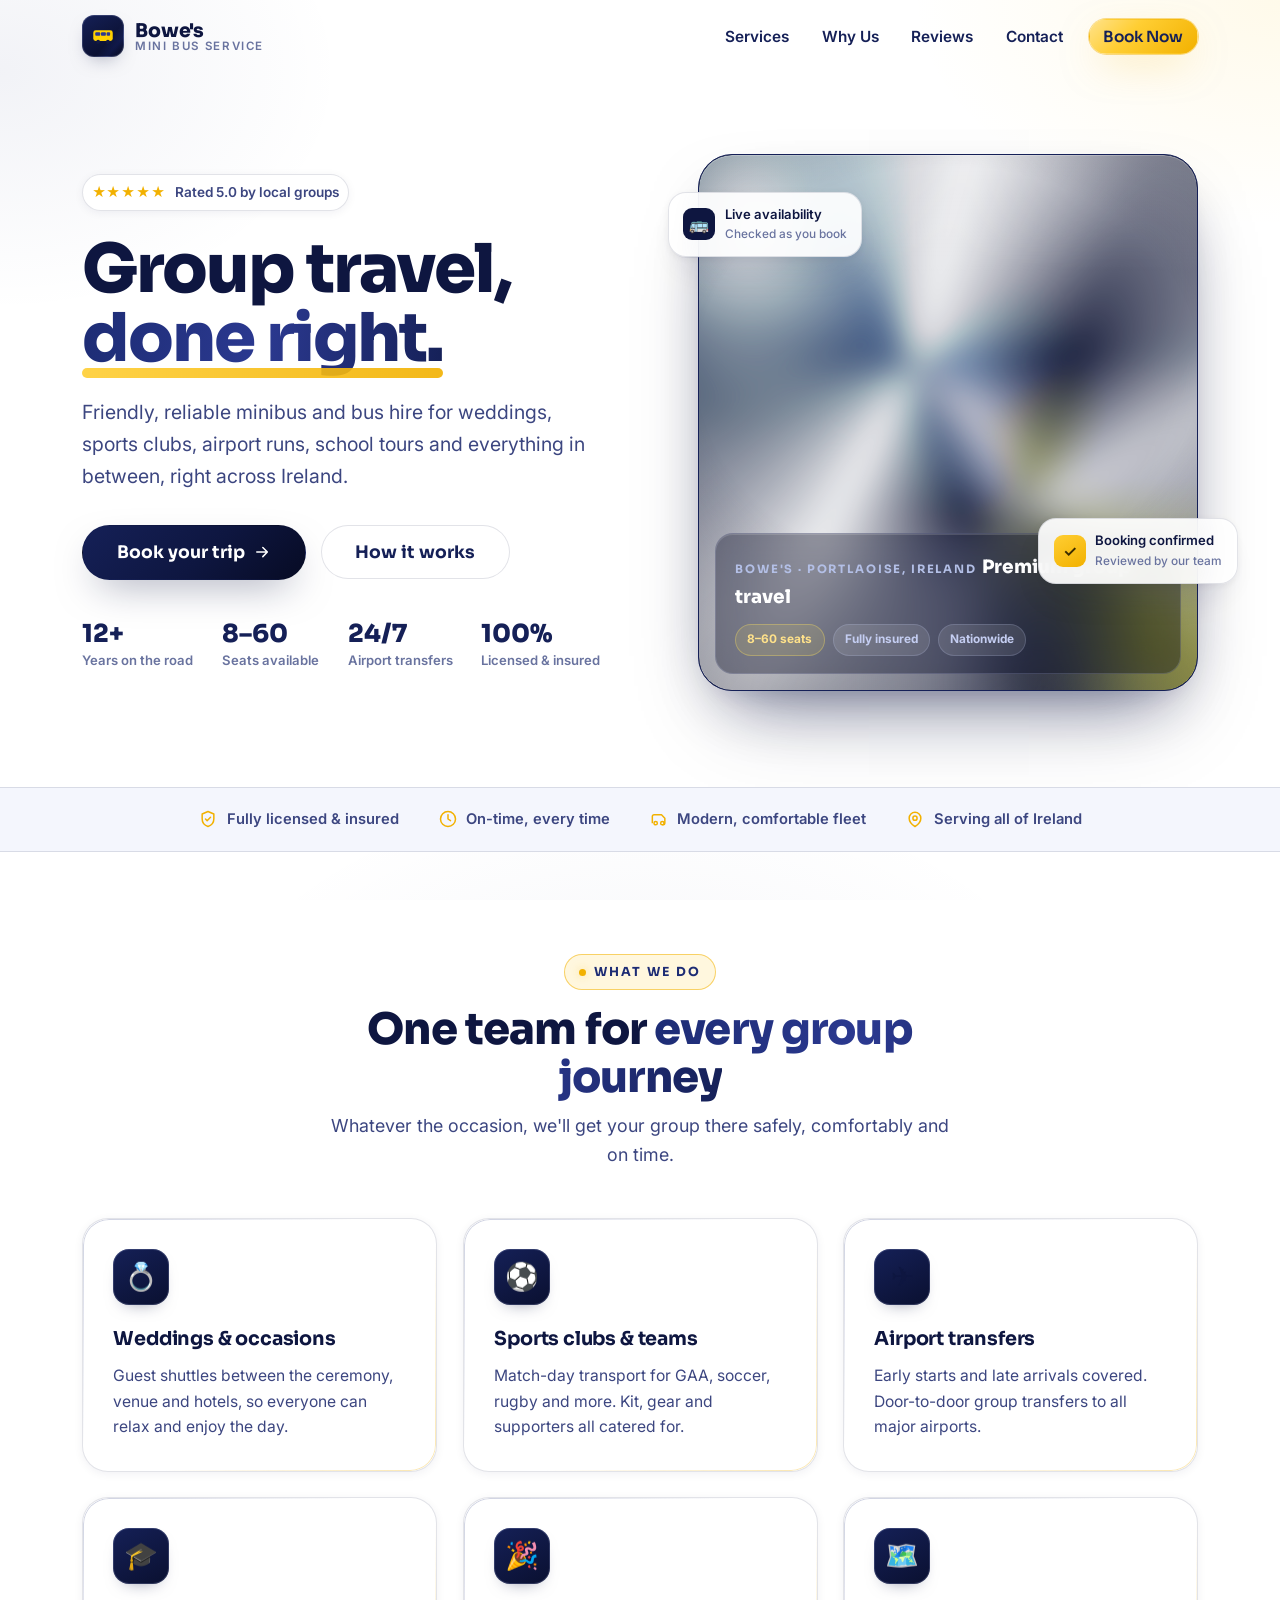
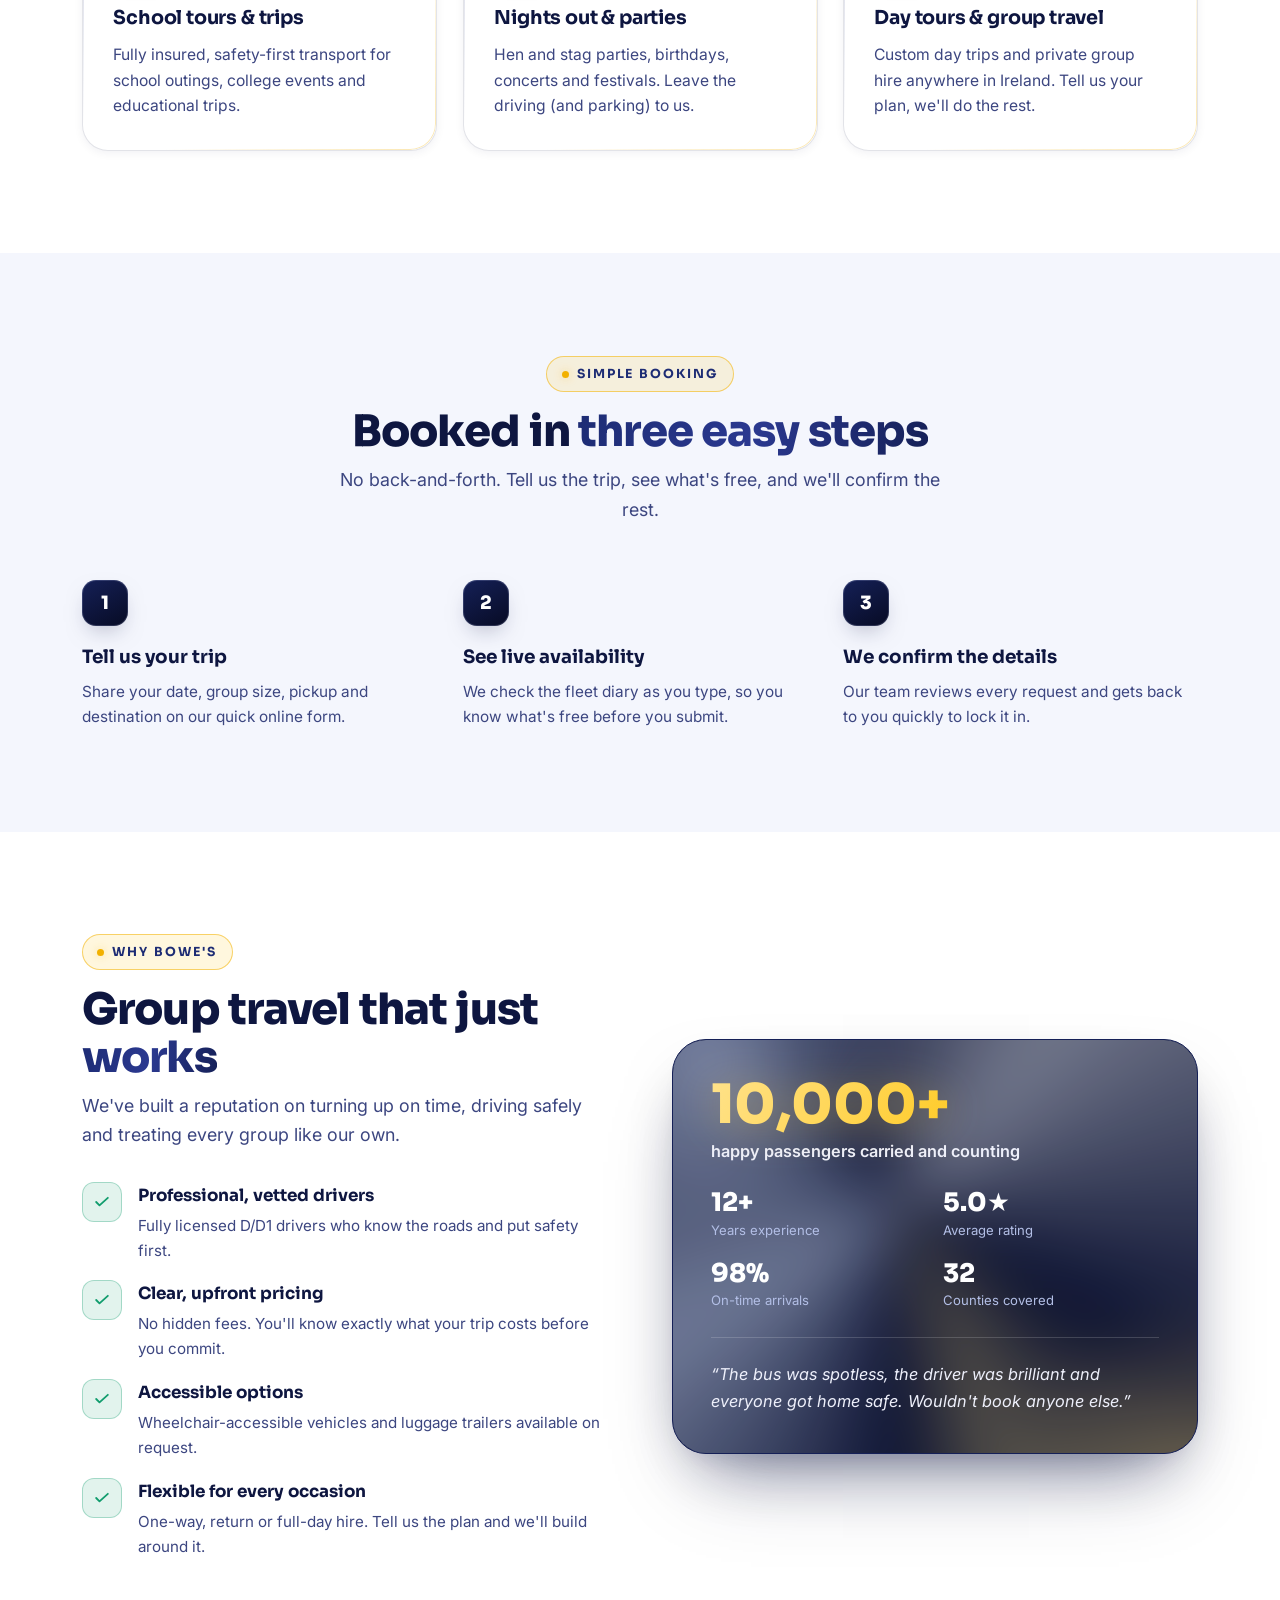
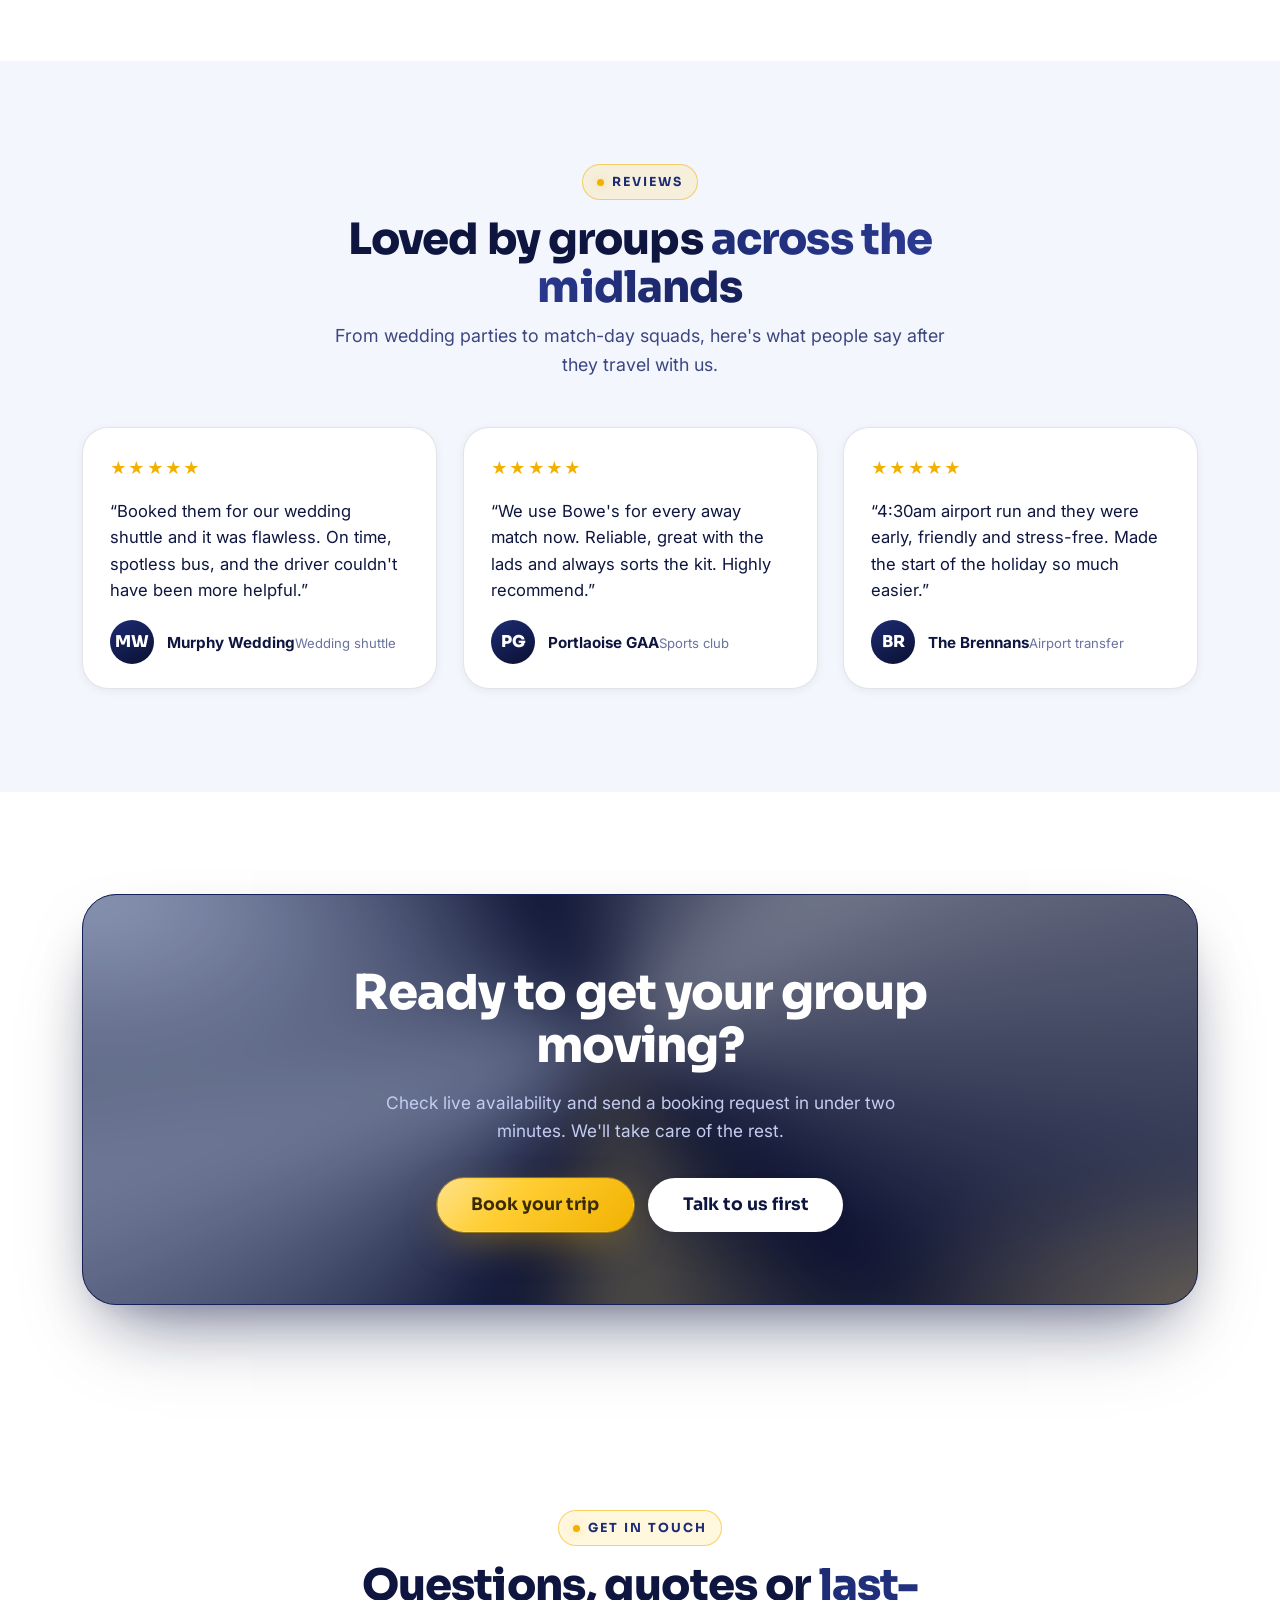
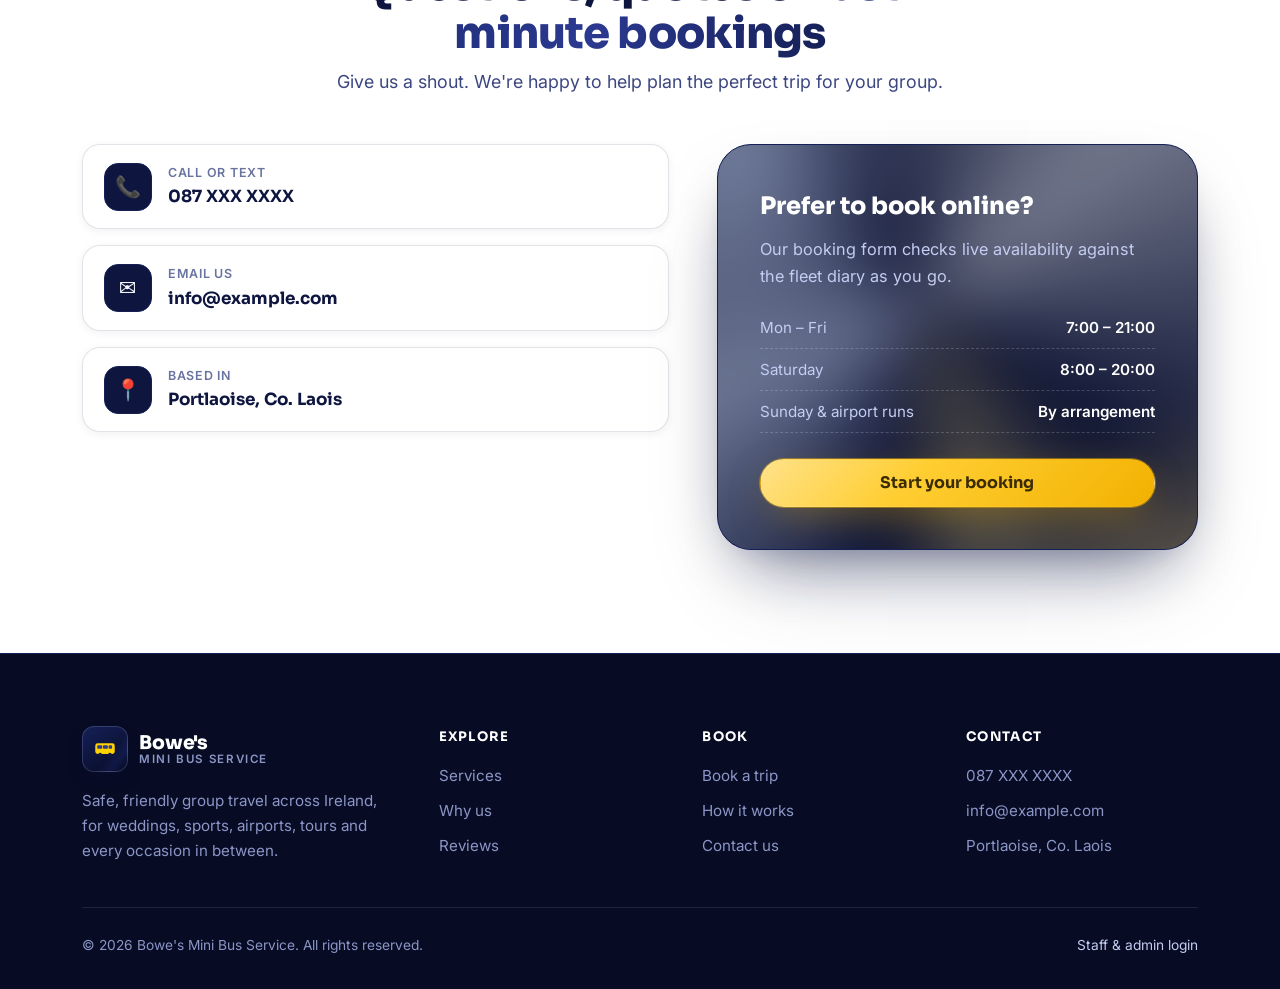
==== commit 95f8d994: "Remove 'Fully insured' pill from hero badge" ====
--- a/index.html
+++ b/index.html
@@ -69,7 +69,6 @@
           <span class="hero-badge">
             <span class="stars" aria-hidden="true">★★★★★</span>
             <span>Rated 5.0 by local groups</span>
-            <span class="pill">Fully insured</span>
           </span>
           <h1>Group travel,<br /><span class="hl">done right.</span></h1>
           <p class="lead">
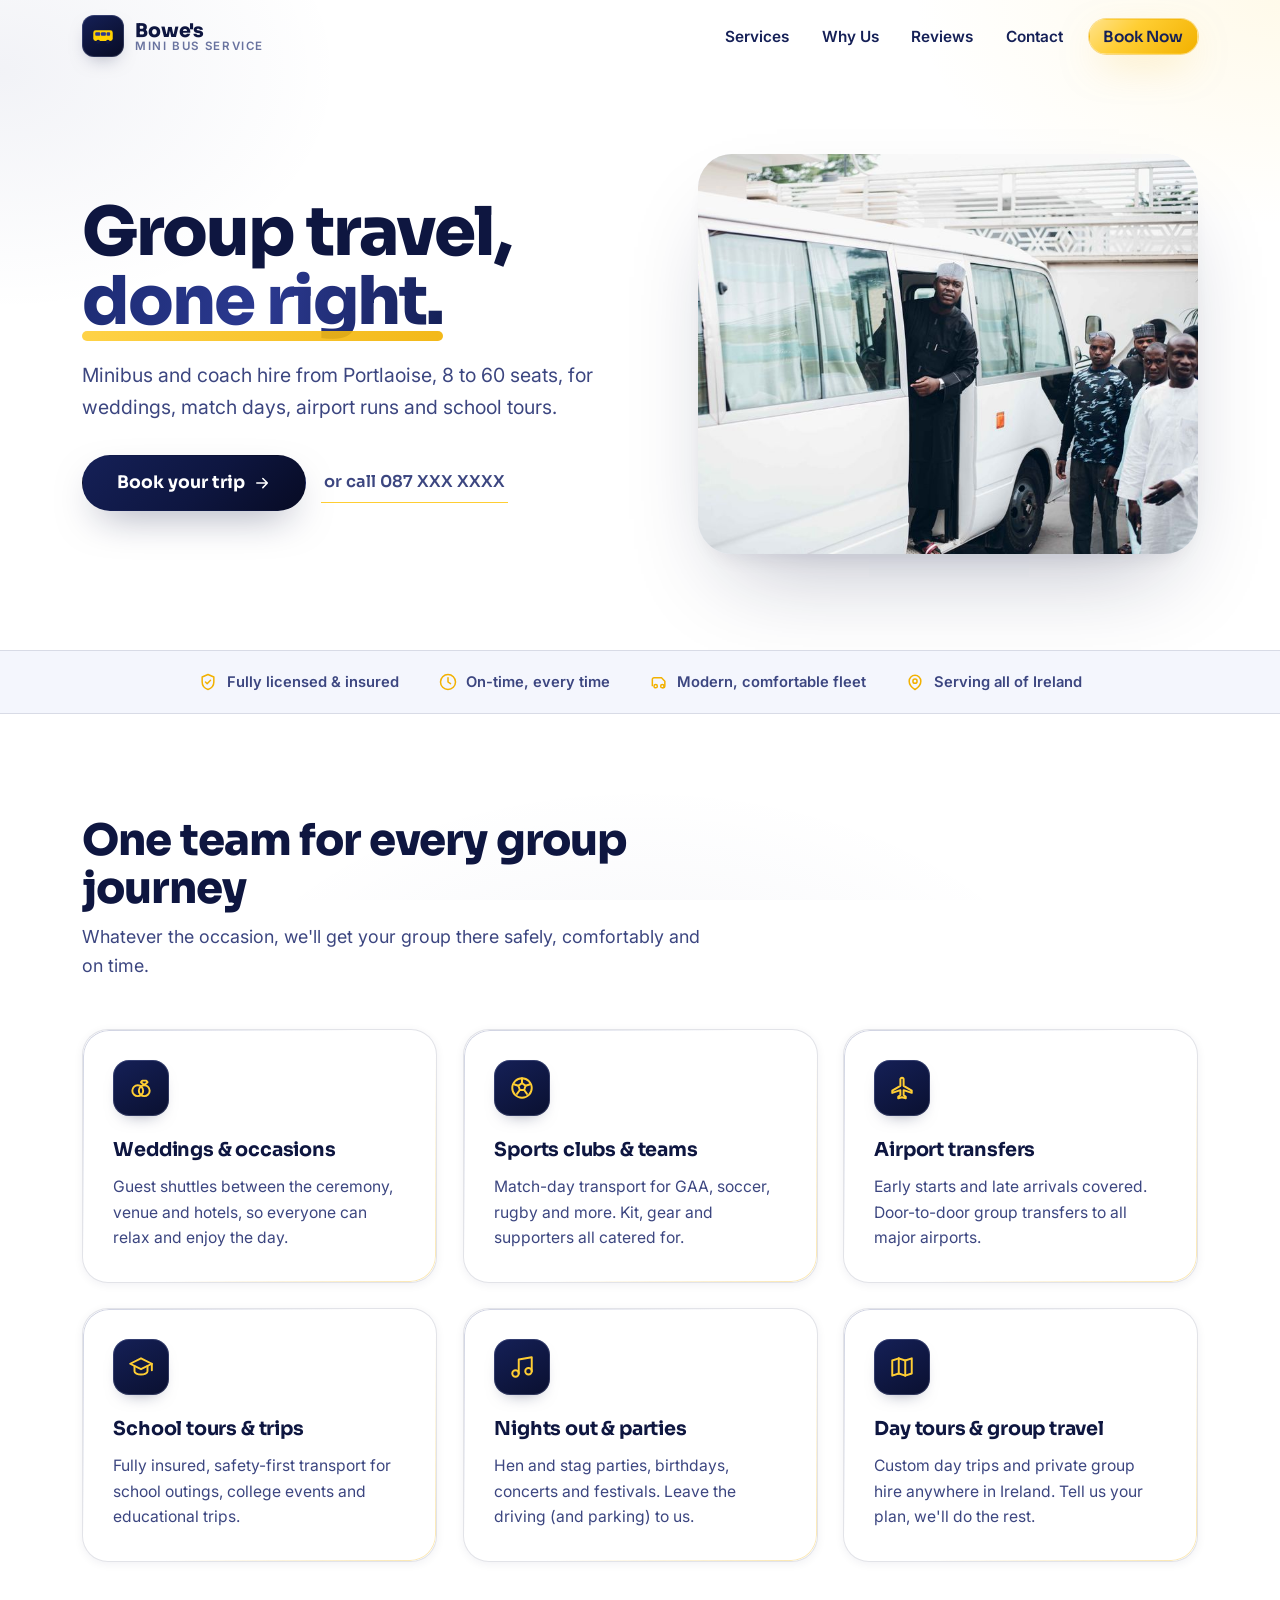
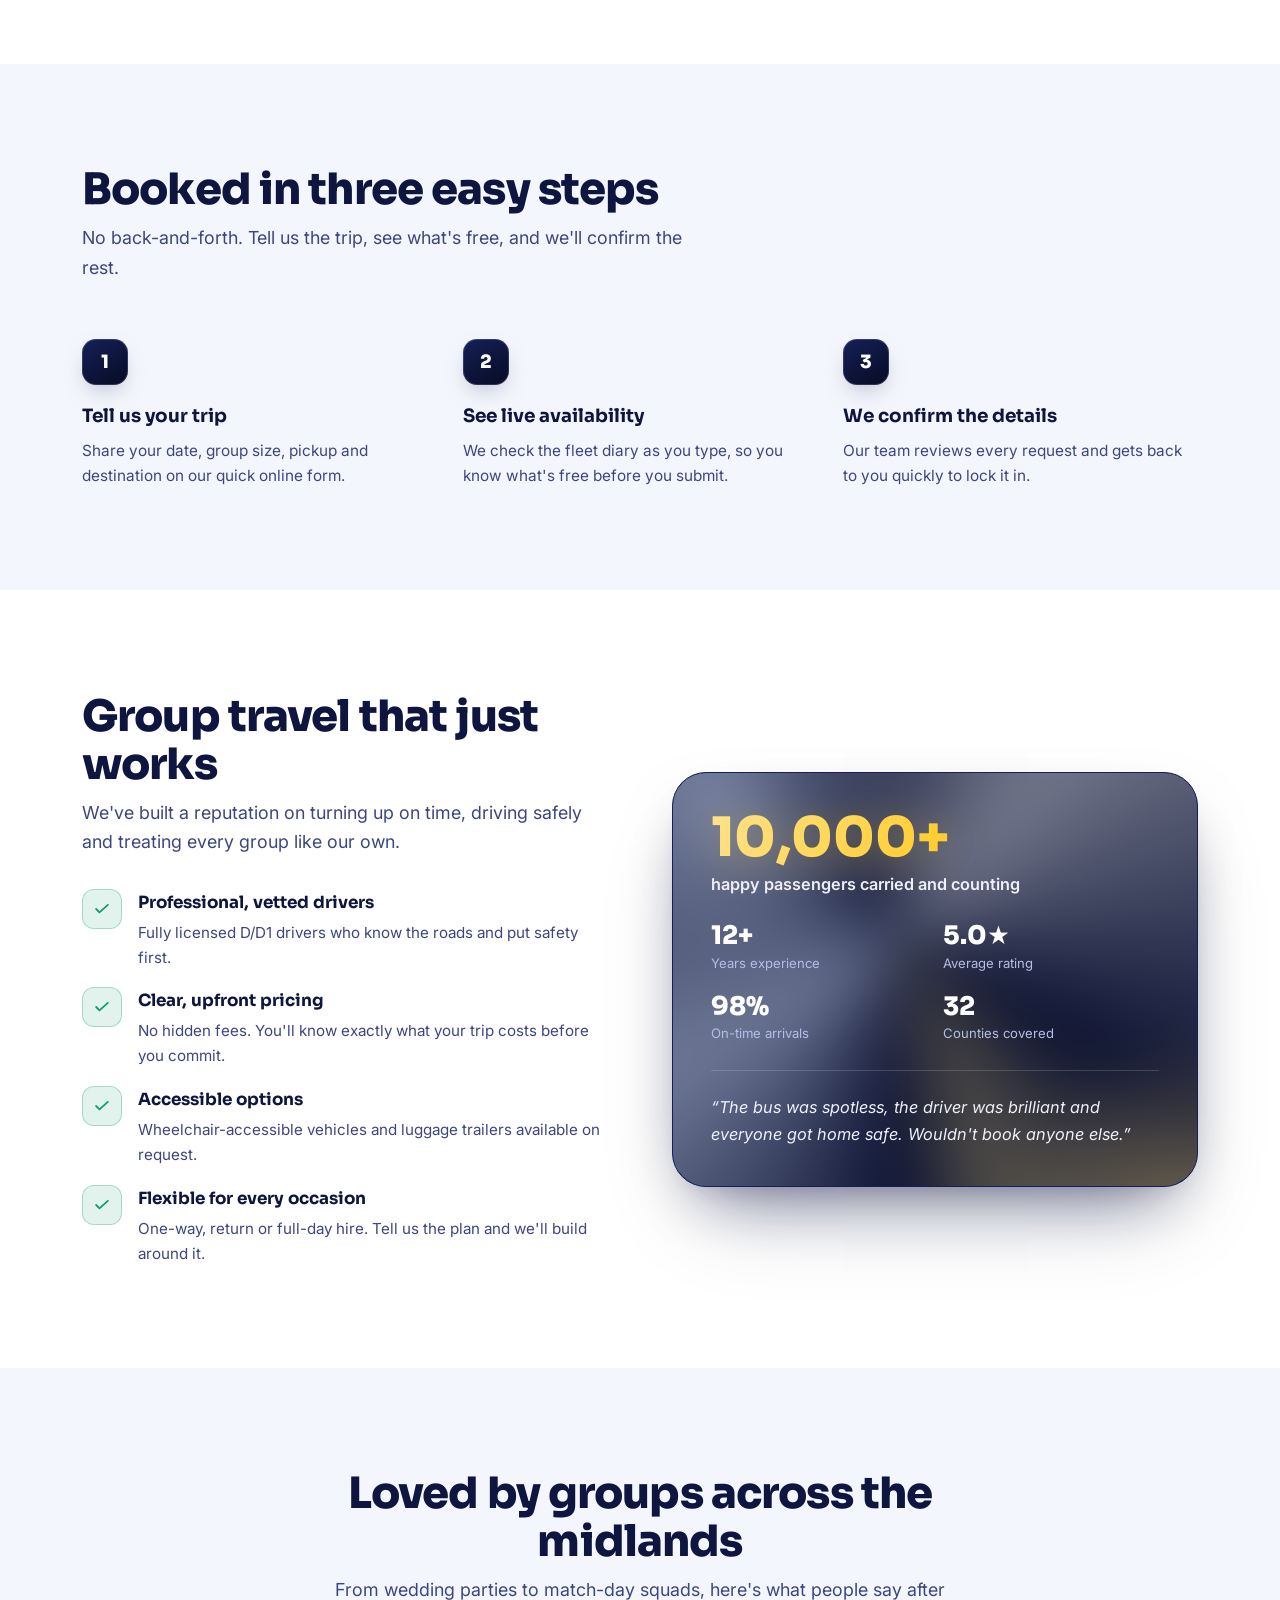
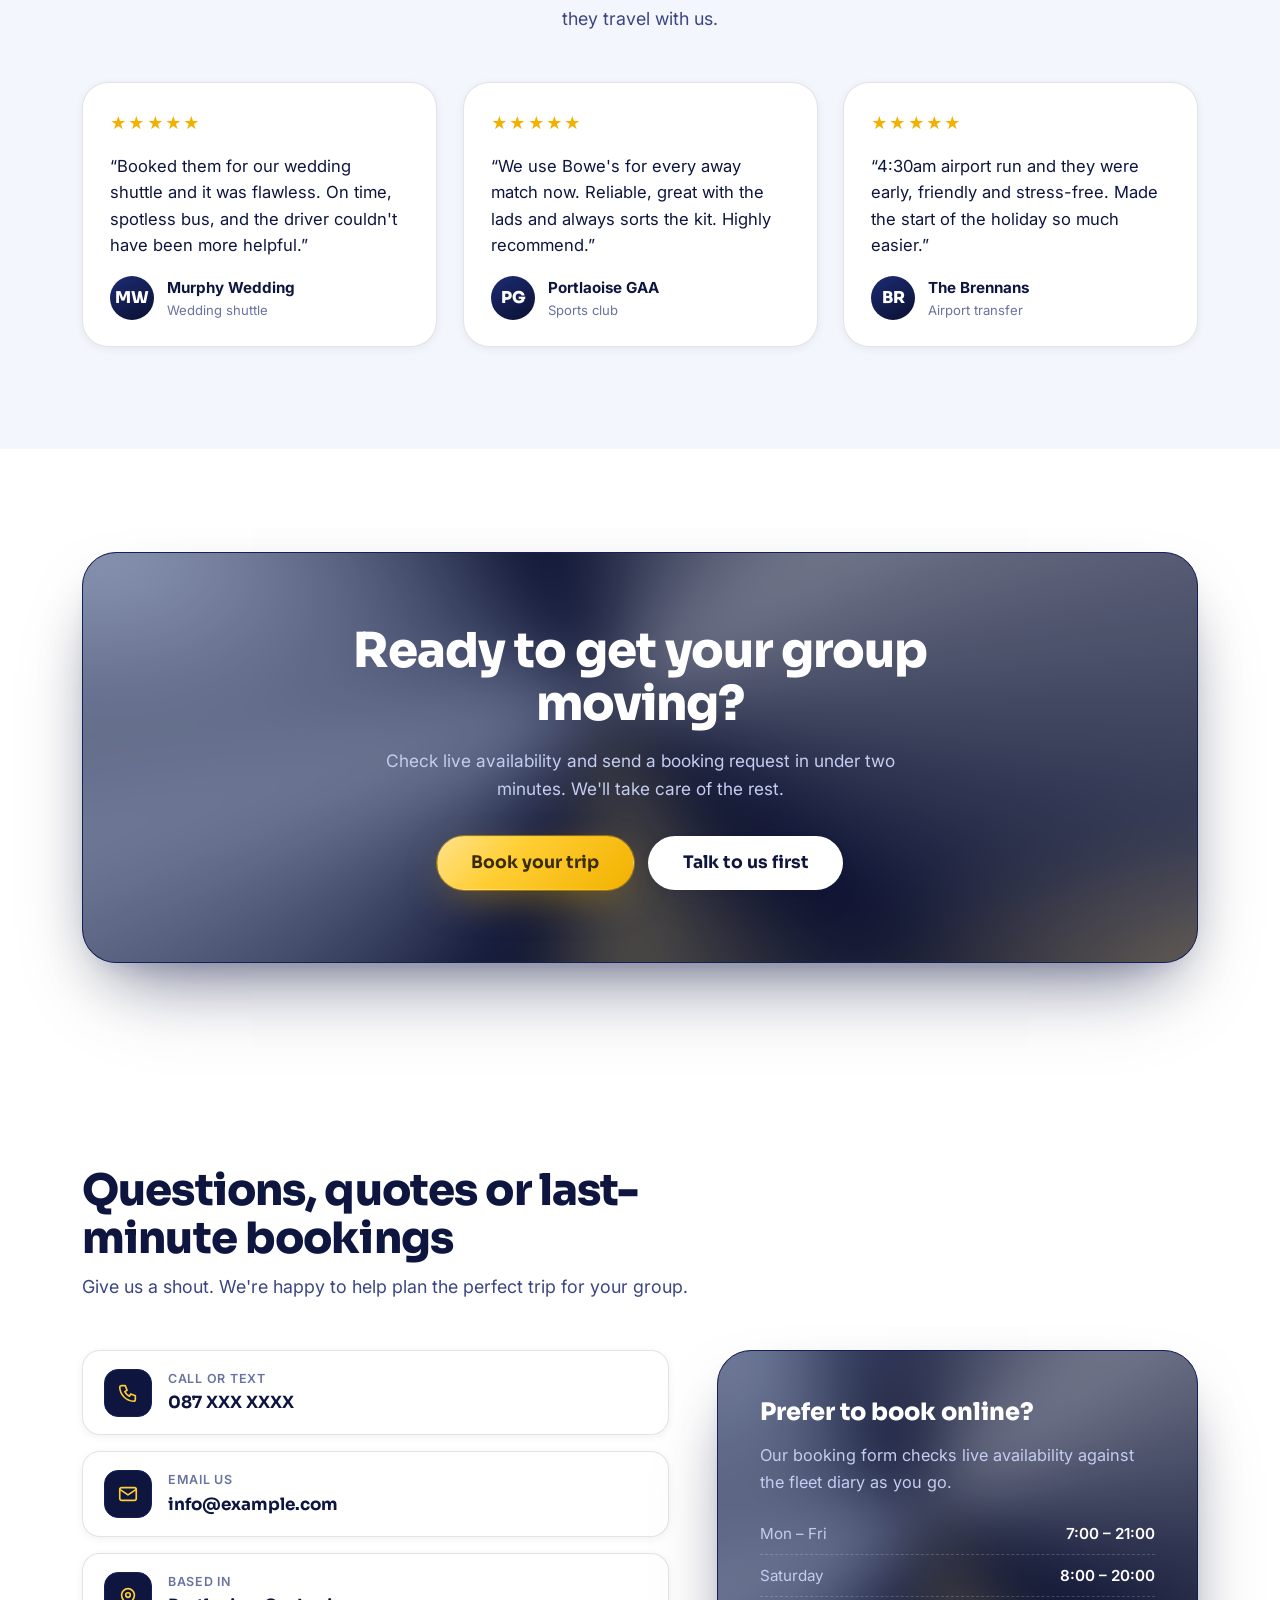
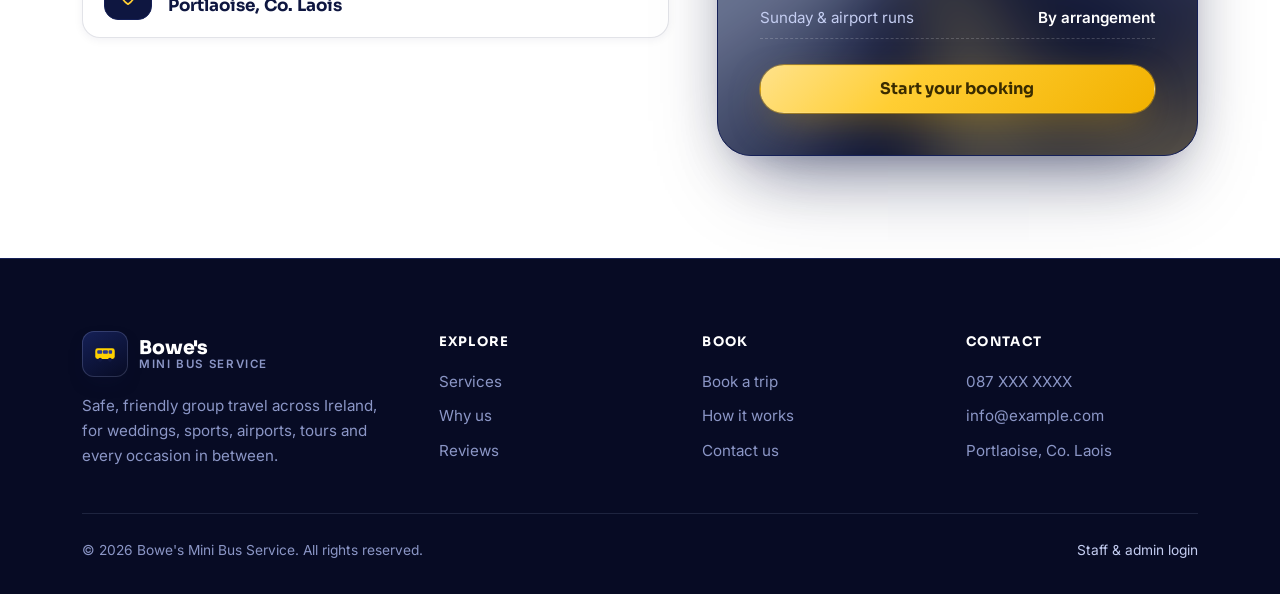
==== commit 850d518a: "Premium-feel pass: real photo hero, calmer motion, consistent icons - Hero: replace the rotating abs" ====
--- a/index.html
+++ b/index.html
@@ -66,56 +66,29 @@
     <section class="hero">
       <div class="container">
         <div class="hero-copy" data-reveal>
-          <span class="hero-badge">
-            <span class="stars" aria-hidden="true">★★★★★</span>
-            <span>Rated 5.0 by local groups</span>
-          </span>
           <h1>Group travel,<br /><span class="hl">done right.</span></h1>
           <p class="lead">
-            Friendly, reliable minibus and bus hire for weddings, sports clubs,
-            airport runs, school tours and everything in between, right across Ireland.
+            Minibus and coach hire from Portlaoise, 8 to 60 seats, for weddings,
+            match days, airport runs and school tours.
           </p>
           <div class="hero-actions">
             <a class="btn btn-primary btn-lg" href="/booking.html">
               Book your trip
               <svg viewBox="0 0 24 24" fill="none" aria-hidden="true"><path d="M5 12h14M13 6l6 6-6 6" stroke="currentColor" stroke-width="2" stroke-linecap="round" stroke-linejoin="round"/></svg>
             </a>
-            <a class="btn btn-ghost btn-lg" href="/#how">How it works</a>
-          </div>
-
-          <div class="hero-trust">
-            <div class="t-item"><span class="t-num">12+</span><span class="t-label">Years on the road</span></div>
-            <div class="t-item"><span class="t-num">8–60</span><span class="t-label">Seats available</span></div>
-            <div class="t-item"><span class="t-num">24/7</span><span class="t-label">Airport transfers</span></div>
-            <div class="t-item"><span class="t-num">100%</span><span class="t-label">Licensed &amp; insured</span></div>
-          </div>
-        </div>
-
-        <div class="hero-visual" data-reveal style="--reveal-delay:120ms">
-          <div class="metal-panel">
-            <!-- embedded silver-foil swirl + gold shimmer over navy -->
-            <div class="metal-swirl" aria-hidden="true"></div>
-            <div class="metal-sheen" aria-hidden="true"></div>
-            <div class="panel-glass">
-              <span class="pg-label">Bowe's · Portlaoise, Ireland</span>
-              <span class="pg-title">Premium group travel</span>
-              <div class="pg-row">
-                <span class="pg-tag gold">8–60 seats</span>
-                <span class="pg-tag">Fully insured</span>
-                <span class="pg-tag">Nationwide</span>
-              </div>
-            </div>
-          </div>
-
-          <div class="hero-chip one float" aria-hidden="true">
-            <span class="ico">🚌</span>
-            <span>Live availability<small>Checked as you book</small></span>
-          </div>
-          <div class="hero-chip two float slow" aria-hidden="true">
-            <span class="ico">✓</span>
-            <span>Booking confirmed<small>Reviewed by our team</small></span>
-          </div>
-        </div>
+            <a class="btn-link hero-call" href="tel:087XXXXXXX">or call 087 XXX XXXX</a>
+          </div>
+        </div>
+
+        <figure class="hero-visual" data-reveal style="--reveal-delay:120ms">
+          <!-- Placeholder stock photo (Pexels #33693159, free licence). Swap for a photo of the Bowe's fleet. -->
+          <img class="hero-photo"
+               src="/assets/img/hero-minibus-1600.jpg"
+               srcset="/assets/img/hero-minibus-900.jpg 900w, /assets/img/hero-minibus-1600.jpg 1600w"
+               sizes="(max-width: 980px) 92vw, 520px"
+               width="1600" height="1068"
+               alt="A group boarding a white minibus through its side door" />
+        </figure>
       </div>
     </section>
 
@@ -132,40 +105,39 @@
     <!-- ================= SERVICES ================= -->
     <section class="section" id="services">
       <div class="container">
-        <div class="section-head center" data-reveal>
-          <span class="eyebrow"><span class="dot"></span> What we do</span>
-          <h2 class="section-title">One team for <span class="hl">every group journey</span></h2>
+        <div class="section-head" data-reveal>
+          <h2 class="section-title">One team for every group journey</h2>
           <p class="section-sub">Whatever the occasion, we'll get your group there safely, comfortably and on time.</p>
         </div>
 
         <div class="grid grid-3">
           <article class="card hoverable" data-reveal>
-            <div class="card-icon">💍</div>
+            <div class="card-icon"><svg viewBox="0 0 24 24" fill="none" stroke="currentColor" stroke-width="1.8" stroke-linecap="round" stroke-linejoin="round" aria-hidden="true"><circle cx="9" cy="14.5" r="5"/><circle cx="15" cy="14.5" r="5"/><path d="M13.2 5.2h3.6L18 6.6 15 9.2 12 6.6Z"/></svg></div>
             <h3>Weddings &amp; occasions</h3>
             <p>Guest shuttles between the ceremony, venue and hotels, so everyone can relax and enjoy the day.</p>
           </article>
           <article class="card hoverable" data-reveal style="--reveal-delay:80ms">
-            <div class="card-icon">⚽</div>
+            <div class="card-icon"><svg viewBox="0 0 24 24" fill="none" stroke="currentColor" stroke-width="1.8" stroke-linecap="round" stroke-linejoin="round" aria-hidden="true"><circle cx="12" cy="12" r="9"/><path d="M12 7.5l3.3 2.4-1.3 3.9h-4L8.7 9.9Z"/><path d="M12 3v4.5M15.3 9.9l4.3-1.4M14 13.8l2.6 3.6M10 13.8l-2.6 3.6M8.7 9.9 4.4 8.5"/></svg></div>
             <h3>Sports clubs &amp; teams</h3>
             <p>Match-day transport for GAA, soccer, rugby and more. Kit, gear and supporters all catered for.</p>
           </article>
           <article class="card hoverable" data-reveal style="--reveal-delay:160ms">
-            <div class="card-icon">✈️</div>
+            <div class="card-icon"><svg viewBox="0 0 24 24" fill="none" stroke="currentColor" stroke-width="1.8" stroke-linecap="round" stroke-linejoin="round" aria-hidden="true"><path d="M12 2.5A1.5 1.5 0 0 1 13.5 4v6l7.5 4.5v2l-7.5-2.5v4.5l2 1.5v1.5L12 20.5 8.5 21.5V20l2-1.5V14L3 16.5v-2L10.5 10V4A1.5 1.5 0 0 1 12 2.5Z"/></svg></div>
             <h3>Airport transfers</h3>
             <p>Early starts and late arrivals covered. Door-to-door group transfers to all major airports.</p>
           </article>
           <article class="card hoverable" data-reveal>
-            <div class="card-icon">🎓</div>
+            <div class="card-icon"><svg viewBox="0 0 24 24" fill="none" stroke="currentColor" stroke-width="1.8" stroke-linecap="round" stroke-linejoin="round" aria-hidden="true"><path d="M2 9l10-5 10 5-10 5Z"/><path d="M6 11v5c0 1.5 2.7 3 6 3s6-1.5 6-3v-5"/><path d="M22 9v6"/></svg></div>
             <h3>School tours &amp; trips</h3>
             <p>Fully insured, safety-first transport for school outings, college events and educational trips.</p>
           </article>
           <article class="card hoverable" data-reveal style="--reveal-delay:80ms">
-            <div class="card-icon">🎉</div>
+            <div class="card-icon"><svg viewBox="0 0 24 24" fill="none" stroke="currentColor" stroke-width="1.8" stroke-linecap="round" stroke-linejoin="round" aria-hidden="true"><path d="M9 18V5l12-2v13"/><circle cx="6" cy="18" r="3"/><circle cx="18" cy="16" r="3"/></svg></div>
             <h3>Nights out &amp; parties</h3>
             <p>Hen and stag parties, birthdays, concerts and festivals. Leave the driving (and parking) to us.</p>
           </article>
           <article class="card hoverable" data-reveal style="--reveal-delay:160ms">
-            <div class="card-icon">🗺️</div>
+            <div class="card-icon"><svg viewBox="0 0 24 24" fill="none" stroke="currentColor" stroke-width="1.8" stroke-linecap="round" stroke-linejoin="round" aria-hidden="true"><path d="M9 4 3 6v14l6-2 6 2 6-2V4l-6 2-6-2Z"/><path d="M9 4v14M15 6v14"/></svg></div>
             <h3>Day tours &amp; group travel</h3>
             <p>Custom day trips and private group hire anywhere in Ireland. Tell us your plan, we'll do the rest.</p>
           </article>
@@ -176,9 +148,8 @@
     <!-- ================= HOW IT WORKS ================= -->
     <section class="section soft" id="how">
       <div class="container">
-        <div class="section-head center" data-reveal>
-          <span class="eyebrow"><span class="dot"></span> Simple booking</span>
-          <h2 class="section-title">Booked in <span class="hl">three easy steps</span></h2>
+        <div class="section-head" data-reveal>
+          <h2 class="section-title">Booked in three easy steps</h2>
           <p class="section-sub">No back-and-forth. Tell us the trip, see what's free, and we'll confirm the rest.</p>
         </div>
 
@@ -207,8 +178,7 @@
       <div class="container">
         <div class="feature-split">
           <div data-reveal>
-            <span class="eyebrow"><span class="dot"></span> Why Bowe's</span>
-            <h2 class="section-title" style="margin-top:1rem;">Group travel that just <span class="hl">works</span></h2>
+            <h2 class="section-title">Group travel that just works</h2>
             <p class="section-sub" style="margin-bottom:2rem;">We've built a reputation on turning up on time, driving safely and treating every group like our own.</p>
             <div class="feature-list">
               <div class="feature-item">
@@ -251,8 +221,7 @@
     <section class="section soft" id="reviews">
       <div class="container">
         <div class="section-head center" data-reveal>
-          <span class="eyebrow"><span class="dot"></span> Reviews</span>
-          <h2 class="section-title">Loved by groups <span class="hl">across the midlands</span></h2>
+          <h2 class="section-title">Loved by groups across the midlands</h2>
           <p class="section-sub">From wedding parties to match-day squads, here's what people say after they travel with us.</p>
         </div>
         <div class="grid grid-3">
@@ -301,24 +270,23 @@
     <!-- ================= CONTACT ================= -->
     <section class="section" id="contact">
       <div class="container">
-        <div class="section-head center" data-reveal>
-          <span class="eyebrow"><span class="dot"></span> Get in touch</span>
-          <h2 class="section-title">Questions, quotes or <span class="hl">last-minute bookings</span></h2>
+        <div class="section-head" data-reveal>
+          <h2 class="section-title">Questions, quotes or last-minute bookings</h2>
           <p class="section-sub">Give us a shout. We're happy to help plan the perfect trip for your group.</p>
         </div>
 
         <div class="contact-grid">
           <div class="contact-cards" data-reveal>
             <a class="contact-row" href="tel:087XXXXXXX">
-              <span class="ico">📞</span>
+              <span class="ico"><svg viewBox="0 0 24 24" fill="none" stroke="currentColor" stroke-width="1.8" stroke-linecap="round" stroke-linejoin="round" aria-hidden="true"><path d="M5 4h4l2 5-2.5 1.5a11 11 0 0 0 5 5L15 13l5 2v4a2 2 0 0 1-2 2A16 16 0 0 1 3 6a2 2 0 0 1 2-2Z"/></svg></span>
               <span><small>Call or text</small><span class="val">087 XXX XXXX</span></span>
             </a>
             <a class="contact-row" href="mailto:info@example.com">
-              <span class="ico">✉️</span>
+              <span class="ico"><svg viewBox="0 0 24 24" fill="none" stroke="currentColor" stroke-width="1.8" stroke-linecap="round" stroke-linejoin="round" aria-hidden="true"><rect x="3" y="5" width="18" height="14" rx="2"/><path d="m3 7 9 6 9-6"/></svg></span>
               <span><small>Email us</small><span class="val">info@example.com</span></span>
             </a>
             <div class="contact-row">
-              <span class="ico">📍</span>
+              <span class="ico"><svg viewBox="0 0 24 24" fill="none" stroke="currentColor" stroke-width="1.8" stroke-linecap="round" stroke-linejoin="round" aria-hidden="true"><path d="M12 21s-7-4.5-7-10a7 7 0 0 1 14 0c0 5.5-7 10-7 10Z"/><circle cx="12" cy="11" r="2.5"/></svg></span>
               <span><small>Based in</small><span class="val">Portlaoise, Co. Laois</span></span>
             </div>
           </div>
--- a/assets/css/styles.css
+++ b/assets/css/styles.css
@@ -189,72 +189,6 @@
   white-space: nowrap; border: 0;
 }
 
-/* ---------- shared metallic / glass helpers ----------
-   These decorate the navy showcase panels only, so navy still
-   shows through the gaps and the silver reads as foil on blue. */
-.metal-swirl {
-  position: absolute;
-  inset: -35%;
-  background:
-    radial-gradient(30% 36% at 26% 28%, rgba(226, 234, 255, .85), transparent 58%),
-    radial-gradient(34% 40% at 84% 82%, rgba(255, 214, 92, .6), transparent 60%),
-    conic-gradient(from 160deg at 46% 44%,
-      rgba(150, 170, 235, 0) 0deg,
-      rgba(224, 233, 255, .95) 48deg,
-      rgba(30, 44, 116, 0) 120deg,
-      rgba(150, 170, 235, 0) 168deg,
-      rgba(246, 249, 255, .9) 214deg,
-      rgba(30, 44, 116, 0) 286deg,
-      rgba(255, 226, 120, .5) 330deg,
-      rgba(150, 170, 235, 0) 360deg);
-  filter: blur(16px) saturate(135%) contrast(135%);
-  mix-blend-mode: screen;
-  animation: swirl 26s linear infinite;
-  will-change: transform;
-}
-.metal-swirl::after {
-  content: "";
-  position: absolute; inset: 0;
-  background:
-    conic-gradient(from 20deg at 58% 60%,
-      rgba(180, 198, 246, 0) 0deg,
-      rgba(198, 212, 255, .7) 40deg,
-      rgba(30, 44, 116, 0) 110deg,
-      rgba(255, 240, 190, .38) 190deg,
-      rgba(30, 44, 116, 0) 250deg,
-      rgba(150, 170, 235, .6) 320deg,
-      rgba(180, 198, 246, 0) 360deg);
-  filter: blur(10px) contrast(130%);
-  mix-blend-mode: screen;
-  animation: swirl-rev 34s linear infinite;
-}
-@keyframes swirl {
-  0%   { transform: rotate(0deg)   scale(1.12); }
-  100% { transform: rotate(360deg) scale(1.12); }
-}
-@keyframes swirl-rev {
-  0%   { transform: rotate(360deg) scale(1.1); }
-  100% { transform: rotate(0deg)   scale(1.1); }
-}
-.metal-sheen {
-  position: absolute;
-  inset: 0;
-  pointer-events: none;
-  background: linear-gradient(115deg,
-    transparent 30%,
-    rgba(255, 255, 255, .5) 46%,
-    rgba(255, 255, 255, .05) 54%,
-    transparent 70%);
-  background-size: 260% 260%;
-  mix-blend-mode: overlay;
-  animation: sheen 7.5s var(--ease-out) infinite;
-}
-@keyframes sheen {
-  0%   { background-position: 130% 0; opacity: 0; }
-  35%  { opacity: 1; }
-  100% { background-position: -60% 0; opacity: 0; }
-}
-
 /* ---------- layout primitives ---------- */
 
 .container {
@@ -274,27 +208,6 @@
 .grid-3 { grid-template-columns: repeat(auto-fit, minmax(280px, 1fr)); }
 
 /* ---------- section headings ---------- */
-
-.eyebrow {
-  display: inline-flex;
-  align-items: center;
-  gap: .5rem;
-  font-family: var(--font-display);
-  font-weight: 700;
-  font-size: .78rem;
-  letter-spacing: .16em;
-  text-transform: uppercase;
-  color: var(--nav-600);
-  background: var(--gold-soft);
-  border: 1px solid var(--gold-brd);
-  padding: .42rem .9rem;
-  border-radius: var(--r-pill);
-}
-.eyebrow .dot {
-  width: 7px; height: 7px; border-radius: 50%;
-  background: var(--gold-deep);
-  box-shadow: 0 0 10px var(--gold-glow);
-}
 
 .section-head { max-width: 640px; margin-bottom: clamp(2rem, 4vw, 3rem); }
 .section-head.center { margin-inline: auto; text-align: center; }
@@ -306,15 +219,7 @@
   line-height: 1.1;
   letter-spacing: -.02em;
   color: var(--text);
-  margin: 1rem 0 .6rem;
-}
-/* highlighted words - deep navy on white for strong contrast */
-.section-title .hl {
-  background: linear-gradient(100deg, var(--nav-600) 0%, var(--nav-500) 50%, var(--nav-700) 100%);
-  -webkit-background-clip: text;
-  background-clip: text;
-  -webkit-text-fill-color: transparent;
-  color: transparent;
+  margin: 0 0 .6rem;
 }
 .section-sub {
   color: var(--text-2);
@@ -443,14 +348,6 @@
   flex-shrink: 0;
   overflow: hidden;
 }
-.brand-mark::before {
-  content: "";
-  position: absolute; inset: 0;
-  background: linear-gradient(130deg, transparent 40%, rgba(255,255,255,.5) 50%, transparent 60%);
-  background-size: 200% 100%;
-  animation: sheen 6s var(--ease-out) infinite;
-  mix-blend-mode: overlay;
-}
 .brand-mark svg { width: 26px; height: 26px; position: relative; }
 .brand-words { display: flex; flex-direction: column; line-height: 1.05; }
 .brand-top {
@@ -533,24 +430,6 @@
 }
 .hero-copy { max-width: 620px; }
 
-.hero-badge {
-  display: inline-flex; align-items: center; gap: .6rem;
-  background: var(--surface);
-  border: 1px solid var(--line);
-  box-shadow: var(--shadow-sm);
-  padding: .4rem .55rem;
-  border-radius: var(--r-pill);
-  font-size: .85rem; font-weight: 600; color: var(--text-2);
-  margin-bottom: 1.5rem;
-}
-.hero-badge .stars { color: var(--gold-deep); letter-spacing: .05em; }
-.hero-badge .pill {
-  background: var(--gold-soft); color: var(--warn);
-  border: 1px solid var(--gold-brd);
-  padding: .2rem .6rem; border-radius: var(--r-pill);
-  font-weight: 700; font-size: .78rem;
-}
-
 .hero h1 {
   font-family: var(--font-display);
   font-weight: 800;
@@ -586,105 +465,25 @@
 }
 .hero-actions { display: flex; flex-wrap: wrap; gap: .9rem; align-items: center; }
 
-.hero-trust {
-  margin-top: 2.6rem;
-  display: flex; flex-wrap: wrap; gap: 1.8rem;
-}
-.hero-trust .t-item { display: flex; flex-direction: column; }
-.hero-trust .t-num {
-  font-family: var(--font-display); font-weight: 800;
-  font-size: 1.55rem; line-height: 1;
-  color: var(--nav-700);
-}
-.hero-trust .t-label { font-size: .82rem; color: var(--muted); font-weight: 600; margin-top: .25rem; }
-
-/* hero visual - the navy liquid-metal showcase panel (a "surround") */
-.hero-visual { position: relative; }
-.metal-panel {
-  position: relative;
-  aspect-ratio: 4 / 4.3;
+.hero-call {
+  color: var(--text-2); font-family: var(--font-display); font-weight: 600;
+  text-decoration: none; padding: .4rem .2rem;
+  border-bottom: 1.5px solid var(--gold);
+  transition: color .18s var(--ease), border-color .18s var(--ease);
+}
+.hero-call:hover { color: var(--text); border-color: var(--gold-deep); }
+
+.hero-visual { position: relative; margin: 0; }
+.hero-photo {
+  width: 100%;
+  height: auto;
+  aspect-ratio: 5 / 4;
+  object-fit: cover;
+  object-position: 100% 50%;   /* keep the open door and the waiting group in frame */
   border-radius: var(--r-xl);
-  overflow: hidden;
-  background: var(--nav-850);
-  border: 1px solid var(--nav-700);
-  box-shadow: var(--shadow-lg), var(--glow-cool);
-  isolation: isolate;
-}
-.metal-panel::after {
-  content: "";
-  position: absolute; inset: 0;
-  z-index: 2;
-  pointer-events: none;
-  background:
-    radial-gradient(120% 90% at 50% 40%, transparent 42%, rgba(4, 6, 26, .5) 100%),
-    linear-gradient(180deg, rgba(255,255,255,.12), transparent 22%);
-  box-shadow: inset 0 1px 0 rgba(255,255,255,.22);
-  border-radius: inherit;
-}
-.metal-panel .panel-glass {
-  position: absolute;
-  inset: auto 0 0 0;
-  z-index: 3;
-  margin: 1rem;
-  padding: 1.1rem 1.2rem;
-  border-radius: var(--r);
-  background: rgba(6, 10, 32, .38);
-  -webkit-backdrop-filter: blur(16px) saturate(140%);
-  backdrop-filter: blur(16px) saturate(140%);
-  border: 1px solid var(--pglass-brd);
-  box-shadow: inset 0 1px 0 rgba(255,255,255,.14);
-}
-.metal-panel .pg-label {
-  font-family: var(--font-display); font-weight: 700; font-size: .72rem;
-  letter-spacing: .16em; text-transform: uppercase; color: var(--silver-300);
-}
-.metal-panel .pg-title {
-  font-family: var(--font-display); font-weight: 800; font-size: 1.15rem;
-  color: #fff; margin-top: .25rem;
-}
-.metal-panel .pg-row { display: flex; gap: .5rem; margin-top: .75rem; flex-wrap: wrap; }
-.metal-panel .pg-tag {
-  font-size: .74rem; font-weight: 700;
-  padding: .3rem .7rem; border-radius: var(--r-pill);
-  background: var(--pglass-2); border: 1px solid var(--pglass-brd);
-  color: var(--on-2);
-}
-.metal-panel .pg-tag.gold { color: var(--gold-hi); border-color: rgba(255,226,90,.32); background: rgba(255,226,90,.12); }
-
-/* floating info chips over hero panel - light cards */
-.hero-chip {
-  position: absolute;
-  z-index: 4;
-  display: flex; align-items: center; gap: .6rem;
-  background: rgba(255, 255, 255, .92);
-  border: 1px solid var(--line);
-  -webkit-backdrop-filter: blur(10px) saturate(150%);
-  backdrop-filter: blur(10px) saturate(150%);
-  border-radius: var(--r);
-  box-shadow: var(--shadow-md);
-  padding: .7rem .9rem;
-  font-size: .82rem; font-weight: 600; color: var(--text);
-}
-.hero-chip .ico {
-  width: 32px; height: 32px; border-radius: 9px;
-  display: grid; place-items: center; font-size: 1rem;
-  background: var(--nav-800); color: #fff;
-}
-.hero-chip small { display: block; color: var(--muted); font-weight: 500; font-size: .74rem; }
-.hero-chip.one { top: 7%; left: -6%; }
-.hero-chip.two { bottom: 20%; right: -8%; }
-.hero-chip.two .ico { background: linear-gradient(150deg, var(--gold), var(--gold-deep)); color: var(--gold-ink); }
-
-.float { animation: float 6s ease-in-out infinite; }
-.float.slow { animation-duration: 8s; animation-delay: -2s; }
-@keyframes float {
-  0%, 100% { transform: translateY(0); }
-  50% { transform: translateY(-10px); }
-}
-
-/* legacy hero-scene elements repurposed / neutralised inside the metal panel */
-.hero-card { display: contents; }
-.hero-scene { display: none; }
+  box-shadow: var(--shadow-lg);
+  background: var(--bg-2);
+}
 
 /* ---------- assurance strip ---------- */
 .assurance {
@@ -749,12 +548,14 @@
   width: 56px; height: 56px;
   border-radius: 16px;
   display: grid; place-items: center;
-  font-size: 1.7rem;
+  color: var(--gold);
   margin-bottom: 1.1rem;
   background: linear-gradient(150deg, var(--nav-700), var(--nav-850));
   box-shadow: inset 0 0 0 1px var(--pglass-brd), 0 8px 18px -12px rgba(14,22,64,.6);
 }
+.card-icon svg { width: 26px; height: 26px; }
 .card.hoverable:hover .card-icon {
+  color: var(--nav-850);
   background: linear-gradient(150deg, var(--gold-hi), var(--gold-deep));
   transform: scale(1.05);
   box-shadow: var(--glow-gold);
@@ -819,7 +620,6 @@
     conic-gradient(from 180deg at 46% 44%, rgba(150,170,235,0), rgba(214,226,255,.5) 60deg, rgba(58,76,150,0) 150deg, rgba(244,248,255,.45) 220deg, rgba(66,86,160,0) 300deg, rgba(255,226,120,.3) 340deg, rgba(150,170,235,0) 360deg);
   filter: blur(30px) saturate(120%);
   mix-blend-mode: screen;
-  animation: swirl 30s linear infinite;
 }
 .feature-visual .fv-inner { position: relative; z-index: 1; }
 .feature-visual .big-stat {
@@ -866,8 +666,8 @@
   font-family: var(--font-display); font-weight: 800; color: #fff;
   background: linear-gradient(150deg, var(--nav-600), var(--nav-850));
 }
-.testi-card .who .name { font-weight: 700; font-size: .95rem; color: var(--text); }
-.testi-card .who .role { font-size: .82rem; color: var(--muted); }
+.testi-card .who .name { display: block; font-weight: 700; font-size: .95rem; color: var(--text); }
+.testi-card .who .role { display: block; font-size: .82rem; color: var(--muted); }
 
 /* ---------- CTA band ---------- */
 
@@ -893,7 +693,6 @@
     conic-gradient(from 200deg at 48% 42%, rgba(150,170,235,0), rgba(214,226,255,.5) 55deg, rgba(58,76,150,0) 140deg, rgba(244,248,255,.45) 215deg, rgba(66,86,160,0) 290deg, rgba(255,226,120,.3) 335deg, rgba(150,170,235,0) 360deg);
   filter: blur(34px) saturate(120%);
   mix-blend-mode: screen;
-  animation: swirl 32s linear infinite;
 }
 .cta-inner > * { position: relative; z-index: 1; }
 .cta-inner h2 {
@@ -926,10 +725,11 @@
 .contact-row:hover { transform: translateY(-3px); box-shadow: var(--shadow-md); border-color: var(--gold-brd); }
 .contact-row .ico {
   width: 48px; height: 48px; border-radius: 14px; flex-shrink: 0;
-  display: grid; place-items: center; font-size: 1.3rem;
-  background: var(--nav-800); color: #fff;
+  display: grid; place-items: center;
+  background: var(--nav-800); color: var(--gold);
   border: 1px solid var(--nav-700);
 }
+.contact-row .ico svg { width: 22px; height: 22px; }
 .contact-row small { display: block; color: var(--muted); font-size: .78rem; font-weight: 600; text-transform: uppercase; letter-spacing: .06em; }
 .contact-row .val { font-family: var(--font-display); font-weight: 700; font-size: 1.05rem; color: var(--text); }
 
@@ -954,7 +754,6 @@
     conic-gradient(from 190deg at 46% 44%, rgba(150,170,235,0), rgba(214,226,255,.5) 58deg, rgba(58,76,150,0) 145deg, rgba(244,248,255,.45) 218deg, rgba(66,86,160,0) 295deg, rgba(255,226,120,.3) 338deg, rgba(150,170,235,0) 360deg);
   filter: blur(32px) saturate(120%);
   mix-blend-mode: screen;
-  animation: swirl 28s linear infinite;
 }
 .contact-panel > * { position: relative; z-index: 1; }
 .contact-panel h3 { font-family: var(--font-display); font-weight: 800; font-size: 1.5rem; margin-bottom: .6rem; }
@@ -1009,6 +808,8 @@
   box-shadow: 0 0 0 4px var(--gold-soft);
 }
 .form-field textarea { resize: vertical; min-height: 90px; }
+.form-field [aria-invalid="true"] { border-color: var(--bad); background: #fff; }
+.form-field [aria-invalid="true"]:focus { border-color: var(--bad); box-shadow: 0 0 0 4px var(--bad-bg); }
 .form-hint { font-size: .82rem; color: var(--muted); }
 
 /* quick-pick destination chips */
@@ -1122,7 +923,13 @@
 .trip-recap li strong { color: var(--text); text-align: right; overflow-wrap: anywhere; }
 
 .wizard-done { text-align: center; }
-.wizard-done .done-icon { font-size: 2.6rem; margin-bottom: .8rem; }
+.wizard-done .done-icon {
+  width: 56px; height: 56px; margin: 0 auto 1rem;
+  display: grid; place-items: center;
+  border-radius: 50%;
+  color: var(--good); background: var(--good-bg);
+}
+.wizard-done .done-icon svg { width: 30px; height: 30px; }
 .wizard-done h3 {
   font-family: var(--font-display); font-weight: 800; font-size: 1.5rem;
   margin-bottom: .6rem; color: var(--text);
@@ -1147,6 +954,8 @@
   border: 1px solid transparent;
   display: flex; gap: .7rem; align-items: flex-start;
 }
+.notice-ico { flex: 0 0 auto; color: var(--nav-600); }
+.notice-ico svg { width: 20px; height: 20px; margin-top: .15rem; }
 .notice.info    { background: var(--bg-soft); color: var(--text-2); border-color: var(--line); }
 .notice.success { background: var(--good-bg); color: var(--good); border-color: var(--good-brd); }
 .notice.warn    { background: var(--warn-bg); color: var(--warn); border-color: var(--warn-brd); }
@@ -1210,9 +1019,9 @@
 
 @media (max-width: 980px) {
   .hero .container { grid-template-columns: 1fr; }
-  .hero-visual { max-width: 460px; margin-inline: auto; order: 2; margin-top: 2.6rem; width: 100%; }
+  .hero-visual { max-width: 560px; margin-inline: auto; order: 2; margin-top: 2.6rem; width: 100%; }
+  .hero-photo { aspect-ratio: 4 / 3; }
   .hero-copy { max-width: 640px; }
-  .hero-chip { display: none; }
   .feature-split { grid-template-columns: 1fr; }
   .contact-grid { grid-template-columns: 1fr; }
   .footer-top { grid-template-columns: 1fr 1fr; }
@@ -1252,13 +1061,13 @@
   .wizard-nav .btn-accent { flex: 1 1 100%; order: -1; }
 
   .footer-top { grid-template-columns: 1fr 1fr; }
-  .hero-trust { gap: 1.4rem; }
 }
 
 @media (max-width: 460px) {
   .footer-top { grid-template-columns: 1fr; }
   .footer-brand { grid-column: auto; }
   .hero-actions .btn { width: 100%; }
+  .hero-actions .hero-call { margin-inline: auto; }
 }
 
 /* ---------- motion preferences ---------- */
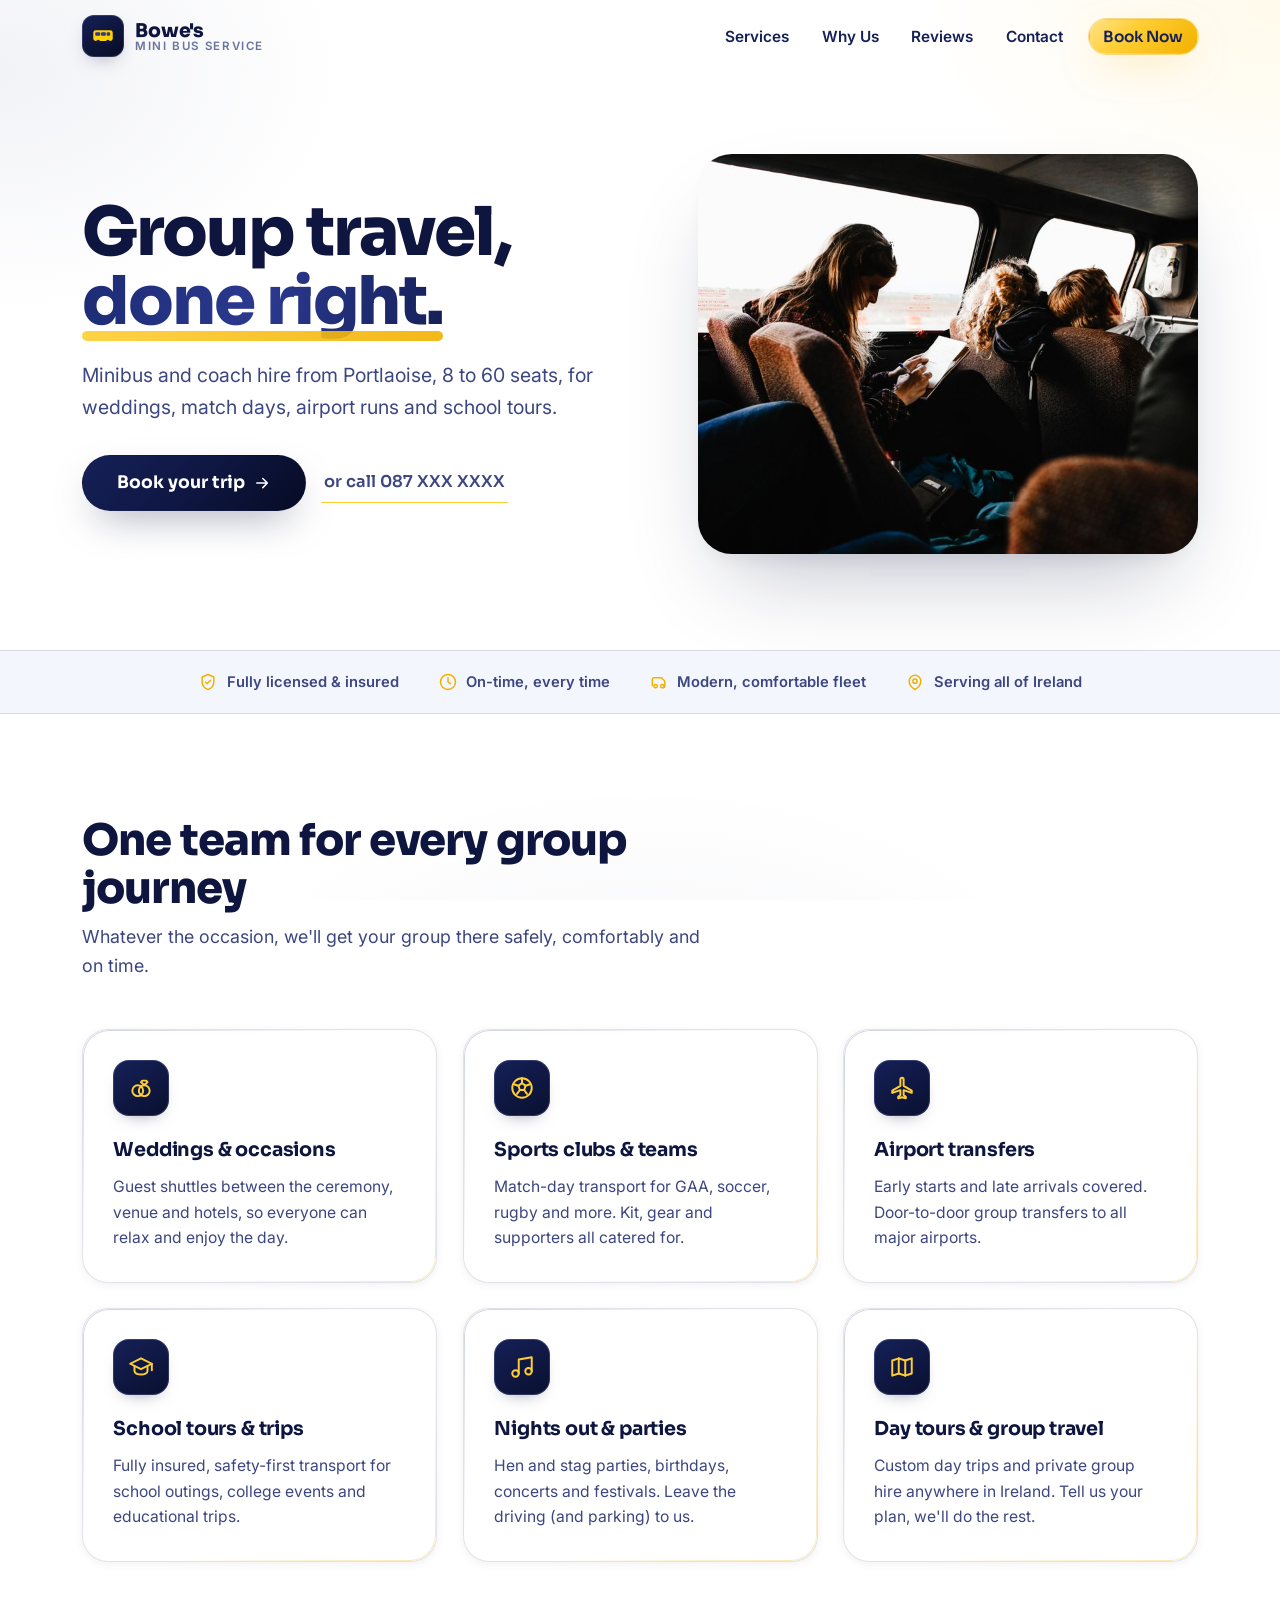
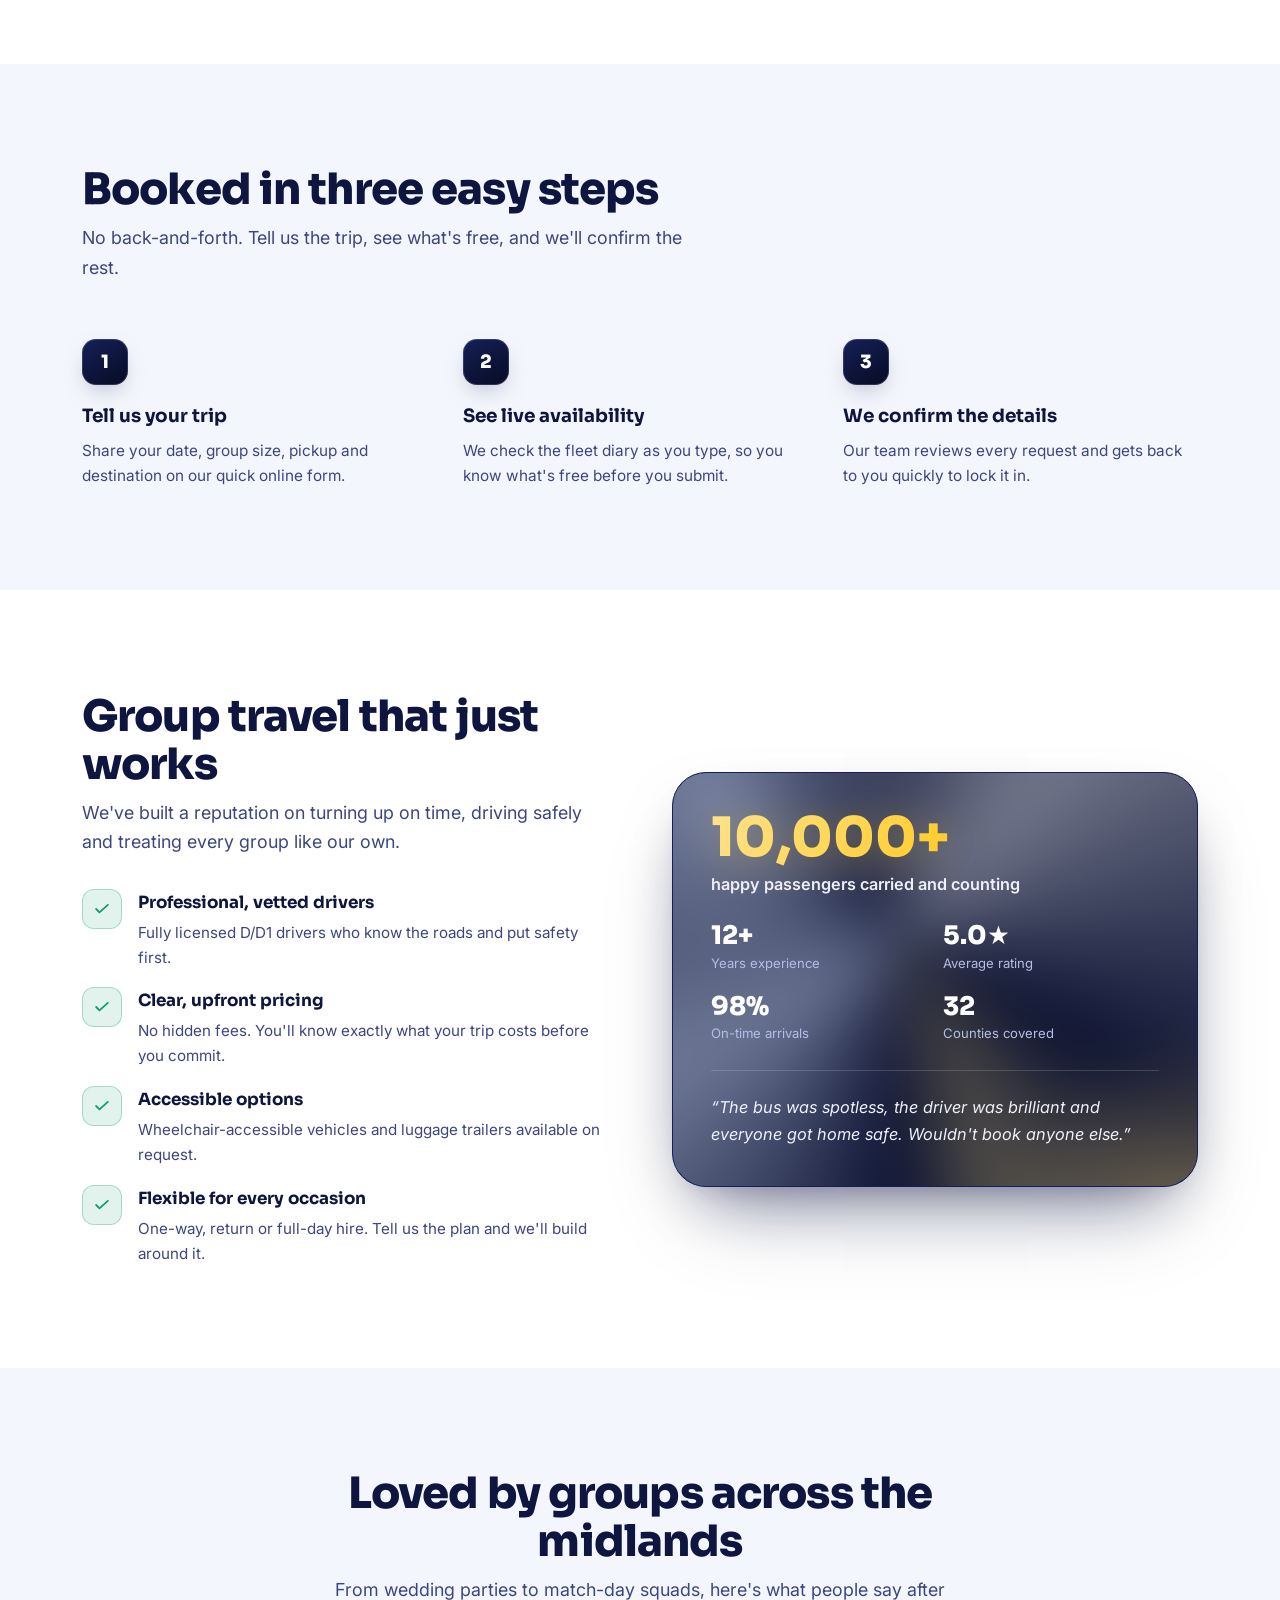
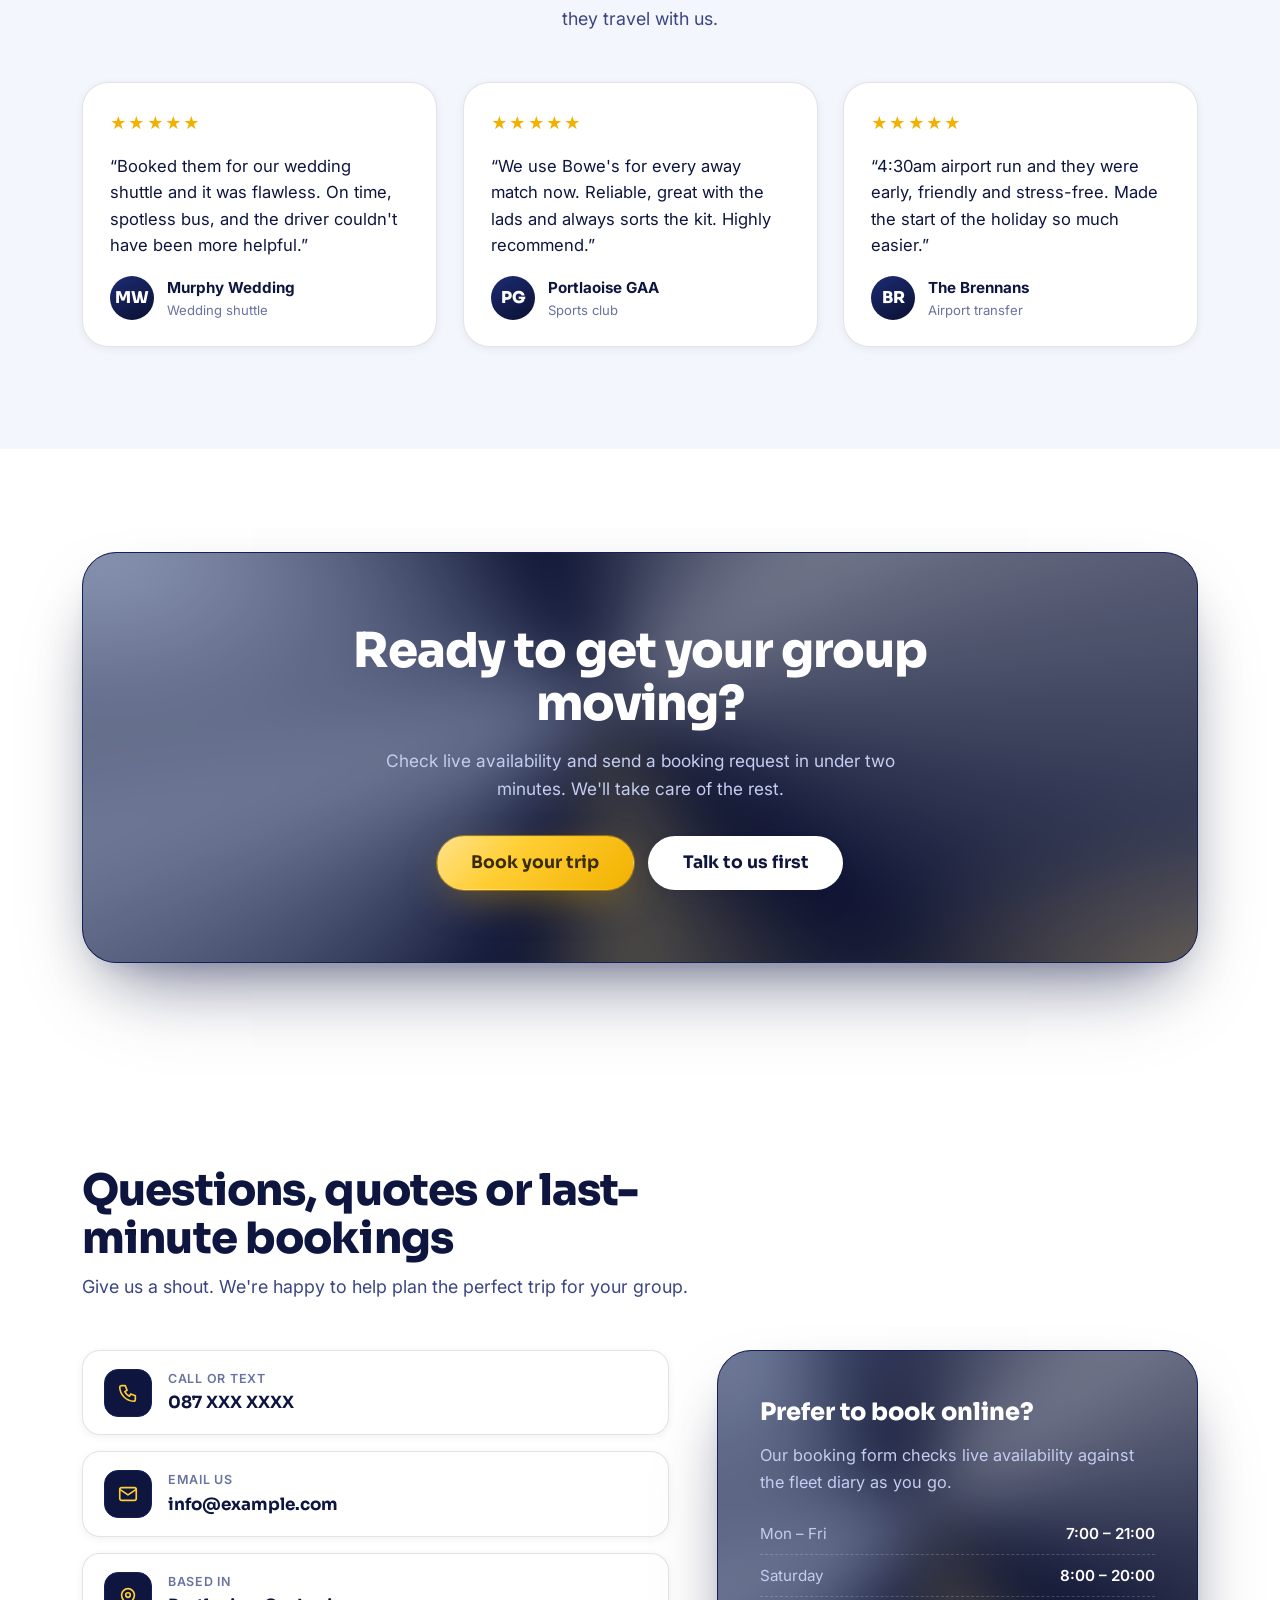
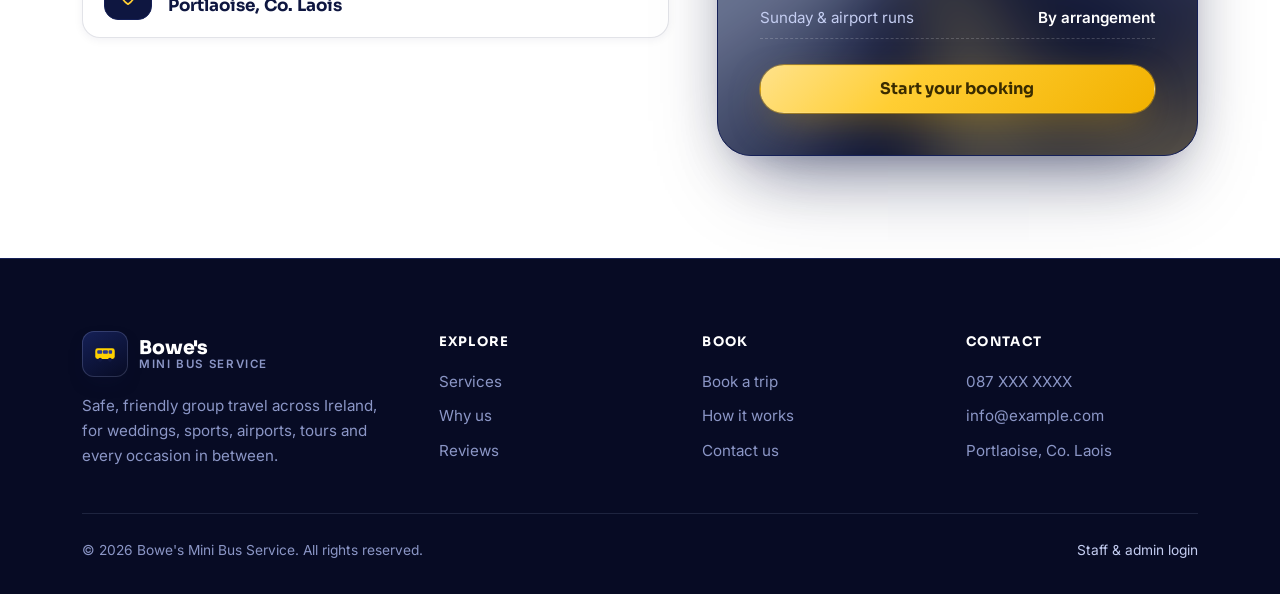
==== commit e1abbc98: "Swap hero photo for passengers-on-board shot Replace the boarding photo with Pexels #7276715 (passen" ====
--- a/index.html
+++ b/index.html
@@ -81,13 +81,13 @@
         </div>
 
         <figure class="hero-visual" data-reveal style="--reveal-delay:120ms">
-          <!-- Placeholder stock photo (Pexels #33693159, free licence). Swap for a photo of the Bowe's fleet. -->
+          <!-- Placeholder stock photo (Pexels #7276715, free licence). Swap for a photo of the Bowe's fleet. -->
           <img class="hero-photo"
-               src="/assets/img/hero-minibus-1600.jpg"
-               srcset="/assets/img/hero-minibus-900.jpg 900w, /assets/img/hero-minibus-1600.jpg 1600w"
+               src="/assets/img/hero-1600.jpg"
+               srcset="/assets/img/hero-900.jpg 900w, /assets/img/hero-1600.jpg 1600w"
                sizes="(max-width: 980px) 92vw, 520px"
-               width="1600" height="1068"
-               alt="A group boarding a white minibus through its side door" />
+               width="1600" height="1067"
+               alt="Passengers relaxing in their seats on a minibus trip, sunlight through the windows" />
         </figure>
       </div>
     </section>
--- a/assets/css/styles.css
+++ b/assets/css/styles.css
@@ -479,7 +479,7 @@
   height: auto;
   aspect-ratio: 5 / 4;
   object-fit: cover;
-  object-position: 100% 50%;   /* keep the open door and the waiting group in frame */
+  object-position: 70% 50%;   /* keep the passengers in frame */
   border-radius: var(--r-xl);
   box-shadow: var(--shadow-lg);
   background: var(--bg-2);
